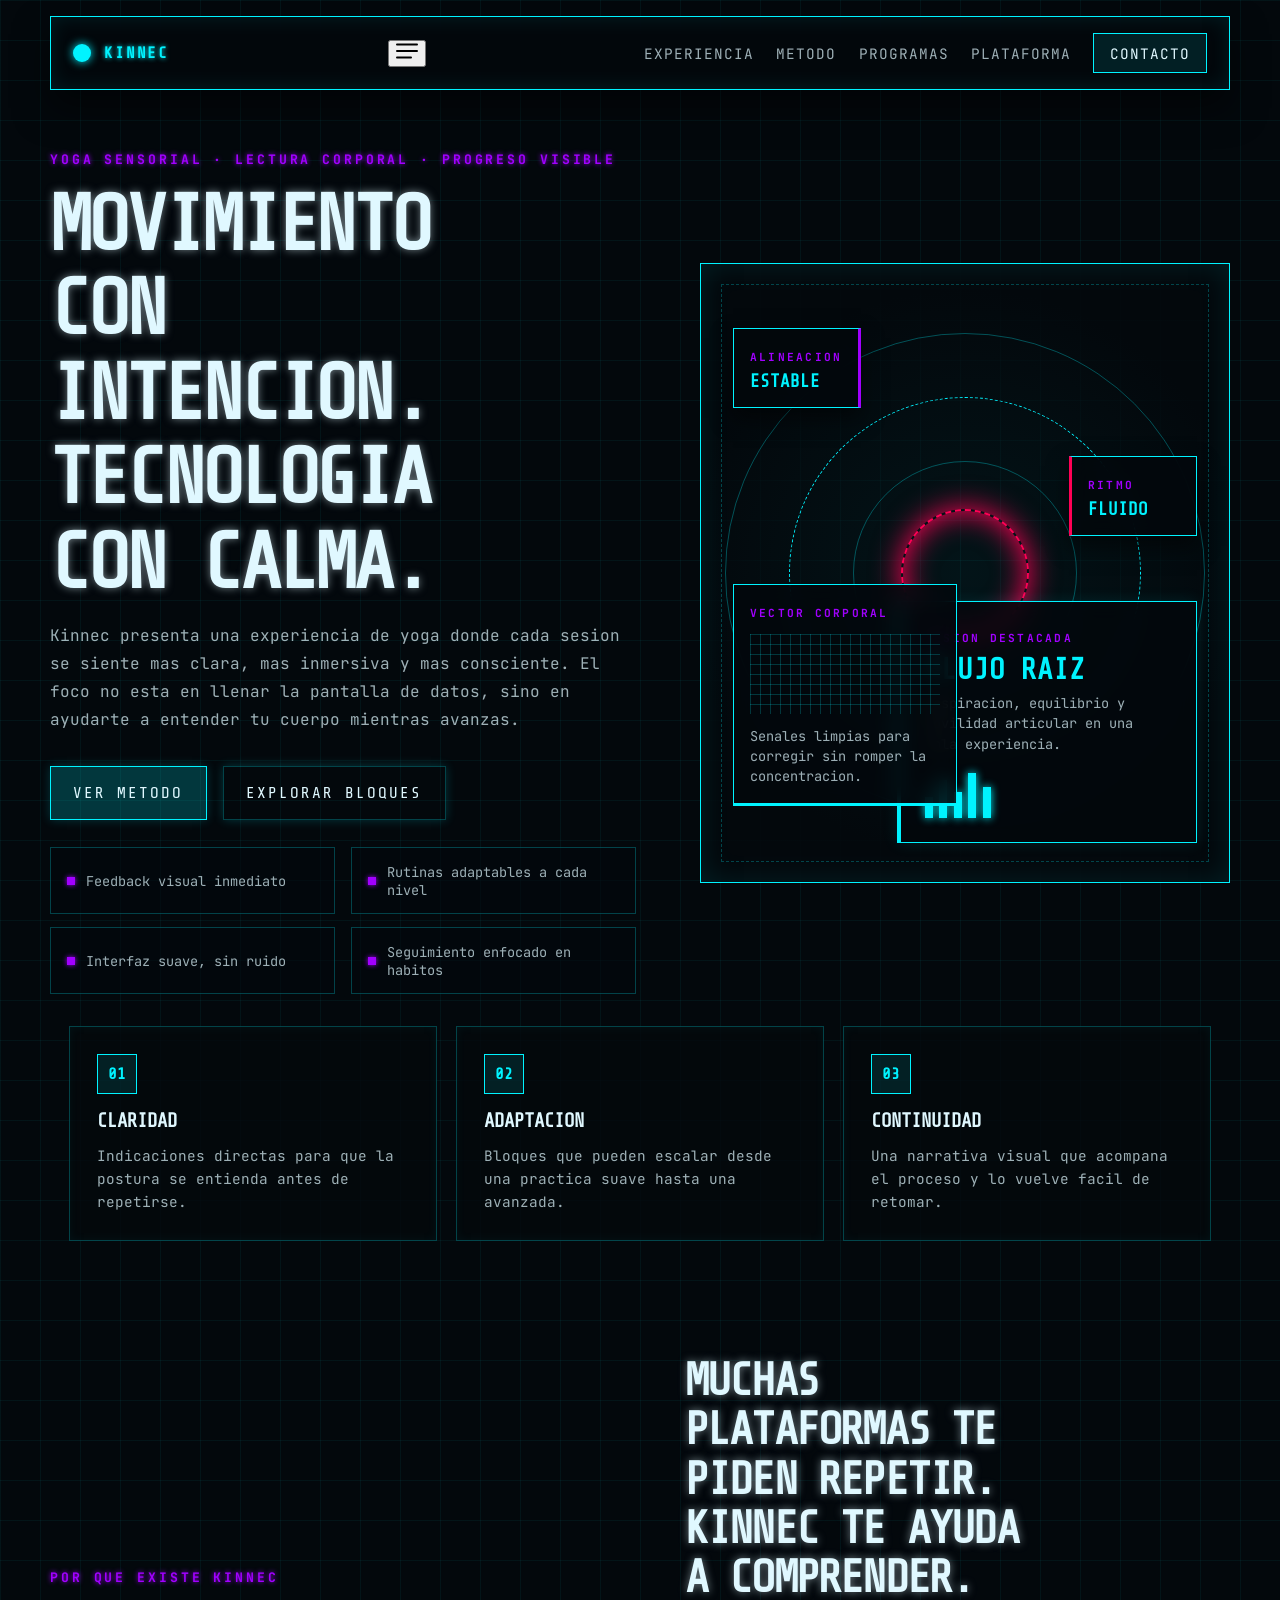
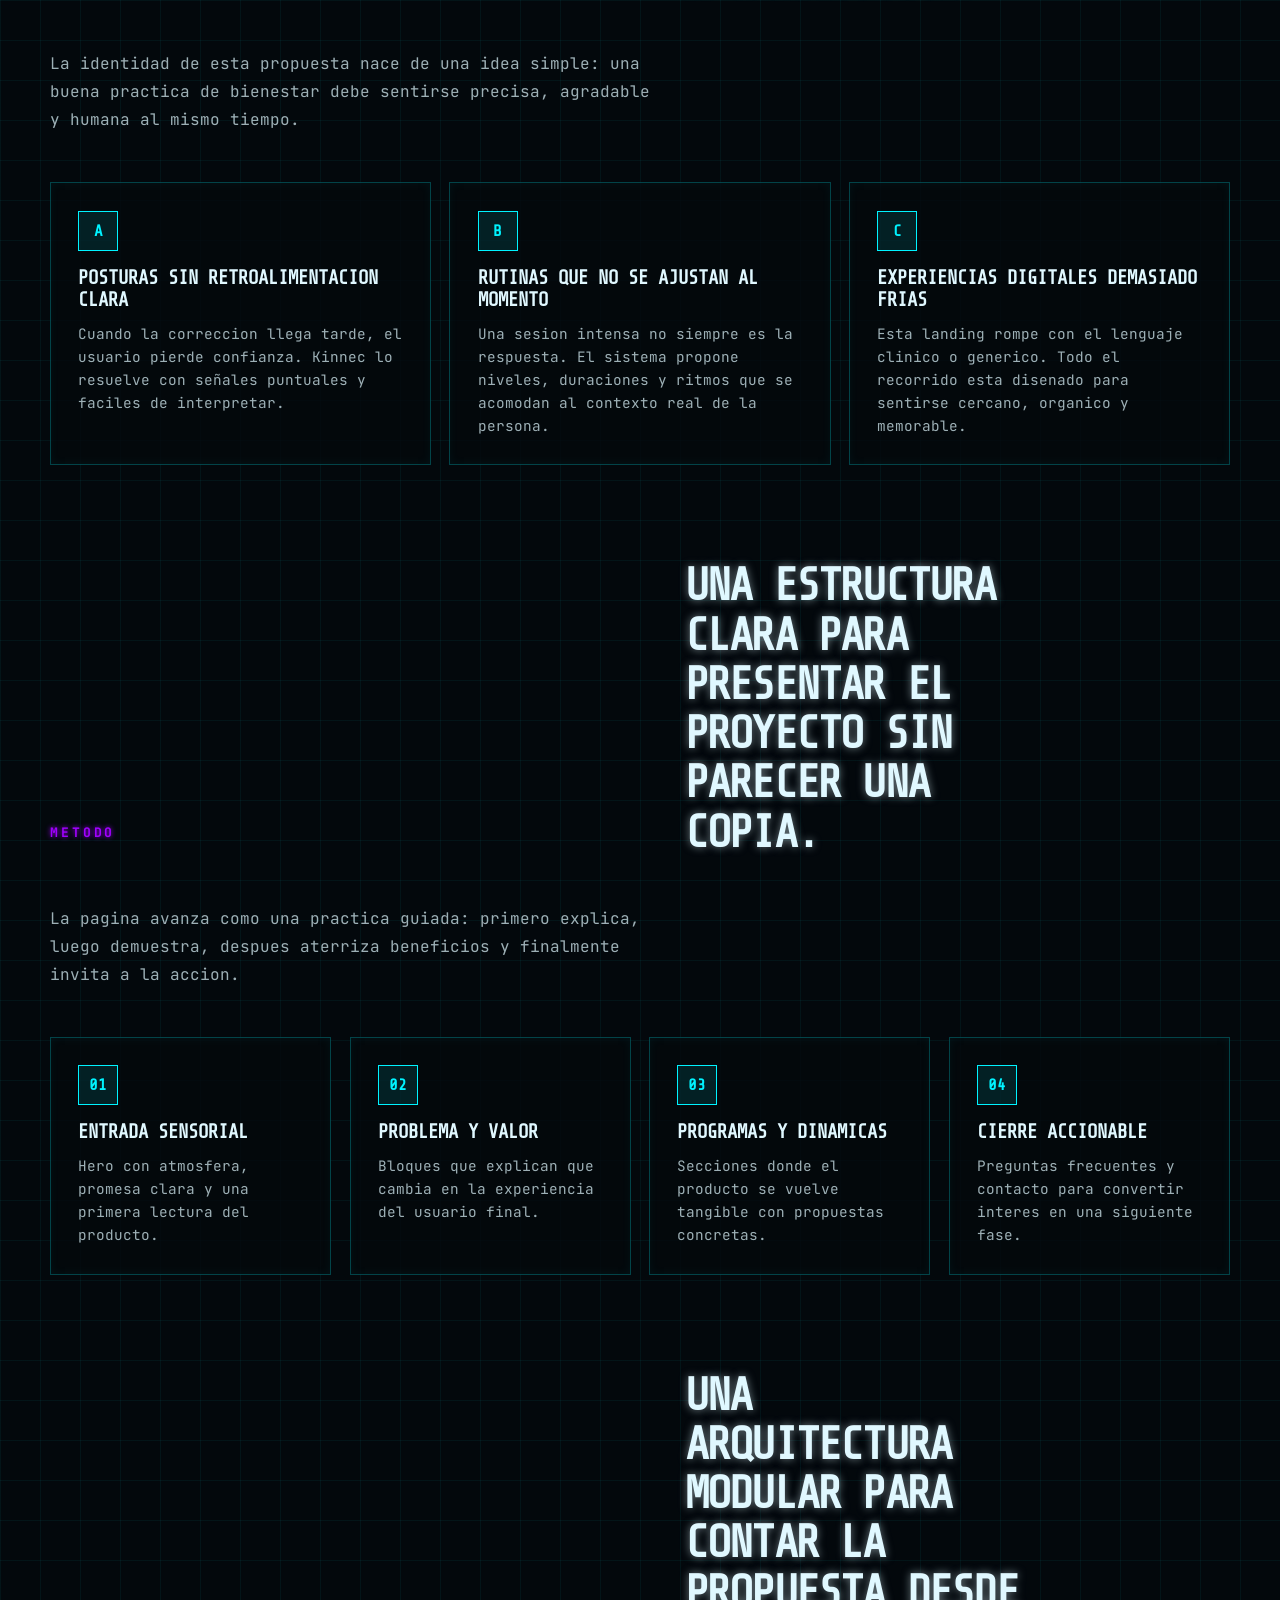
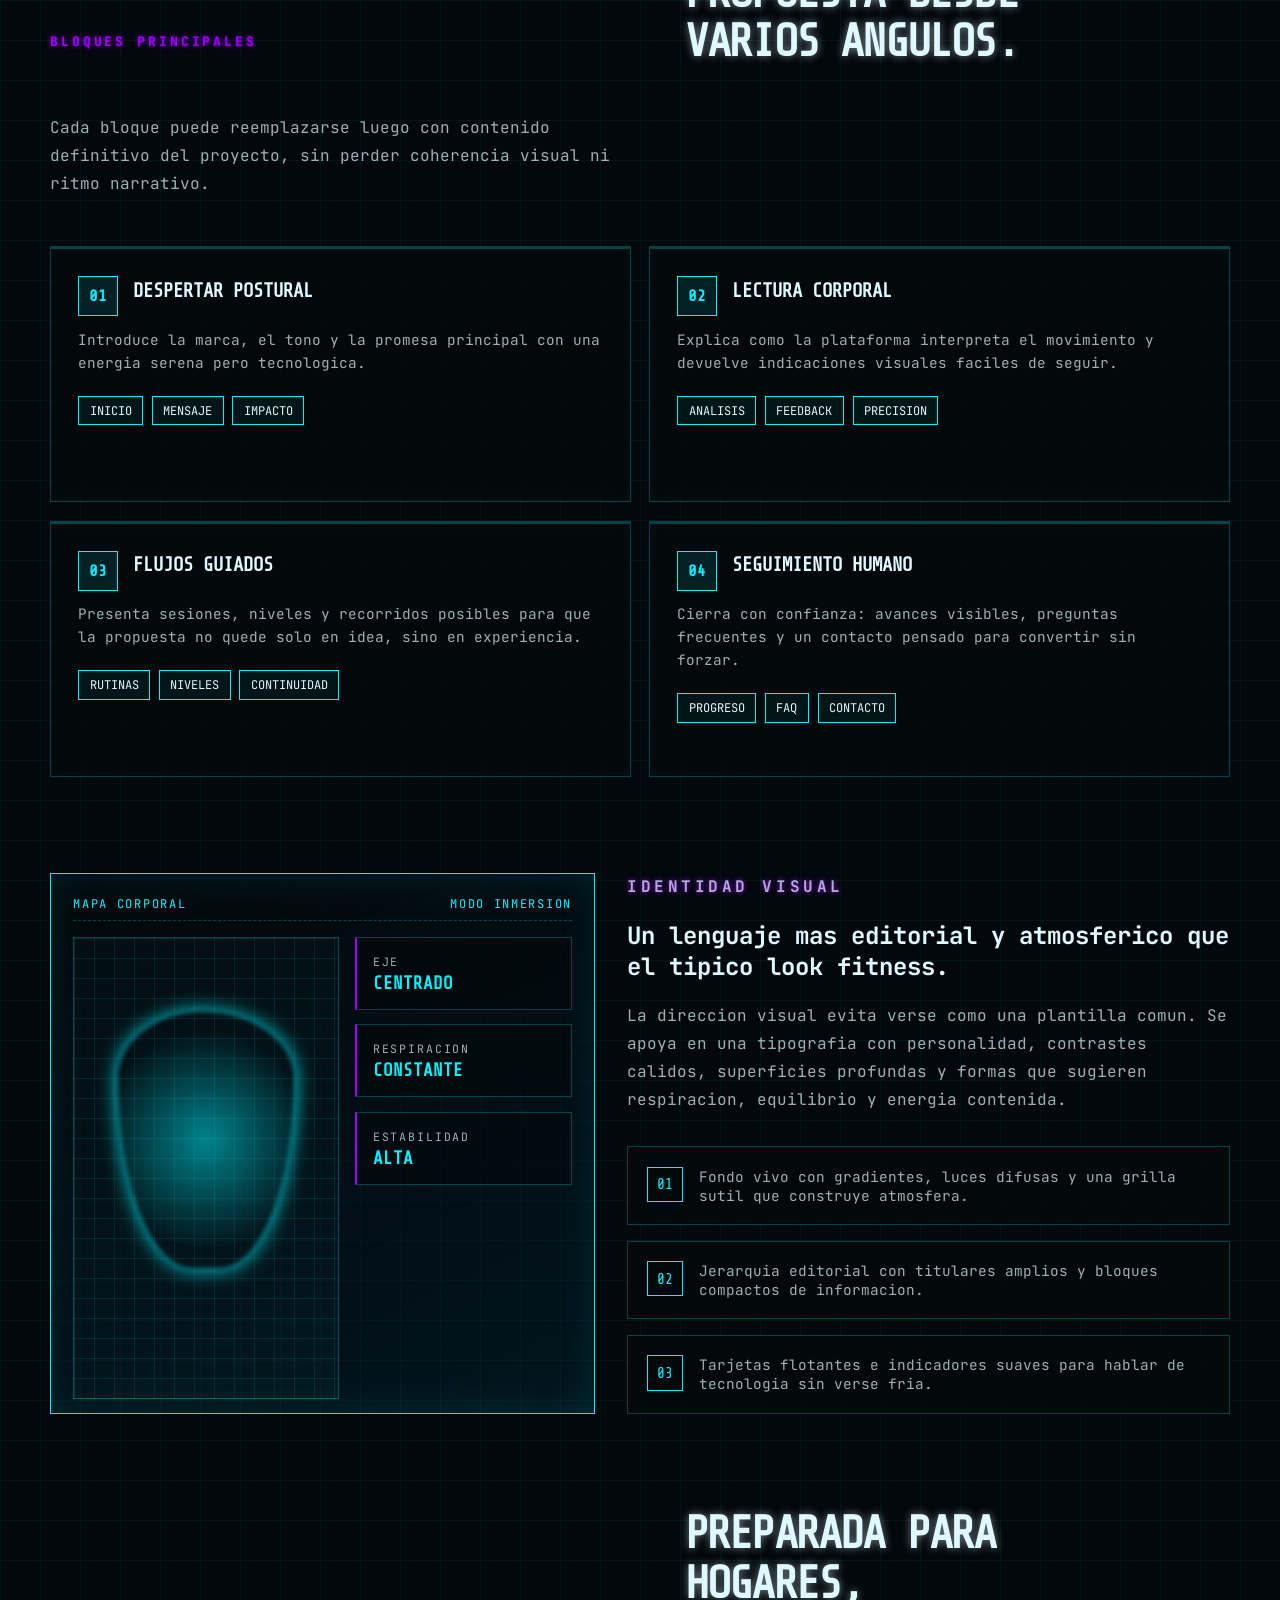
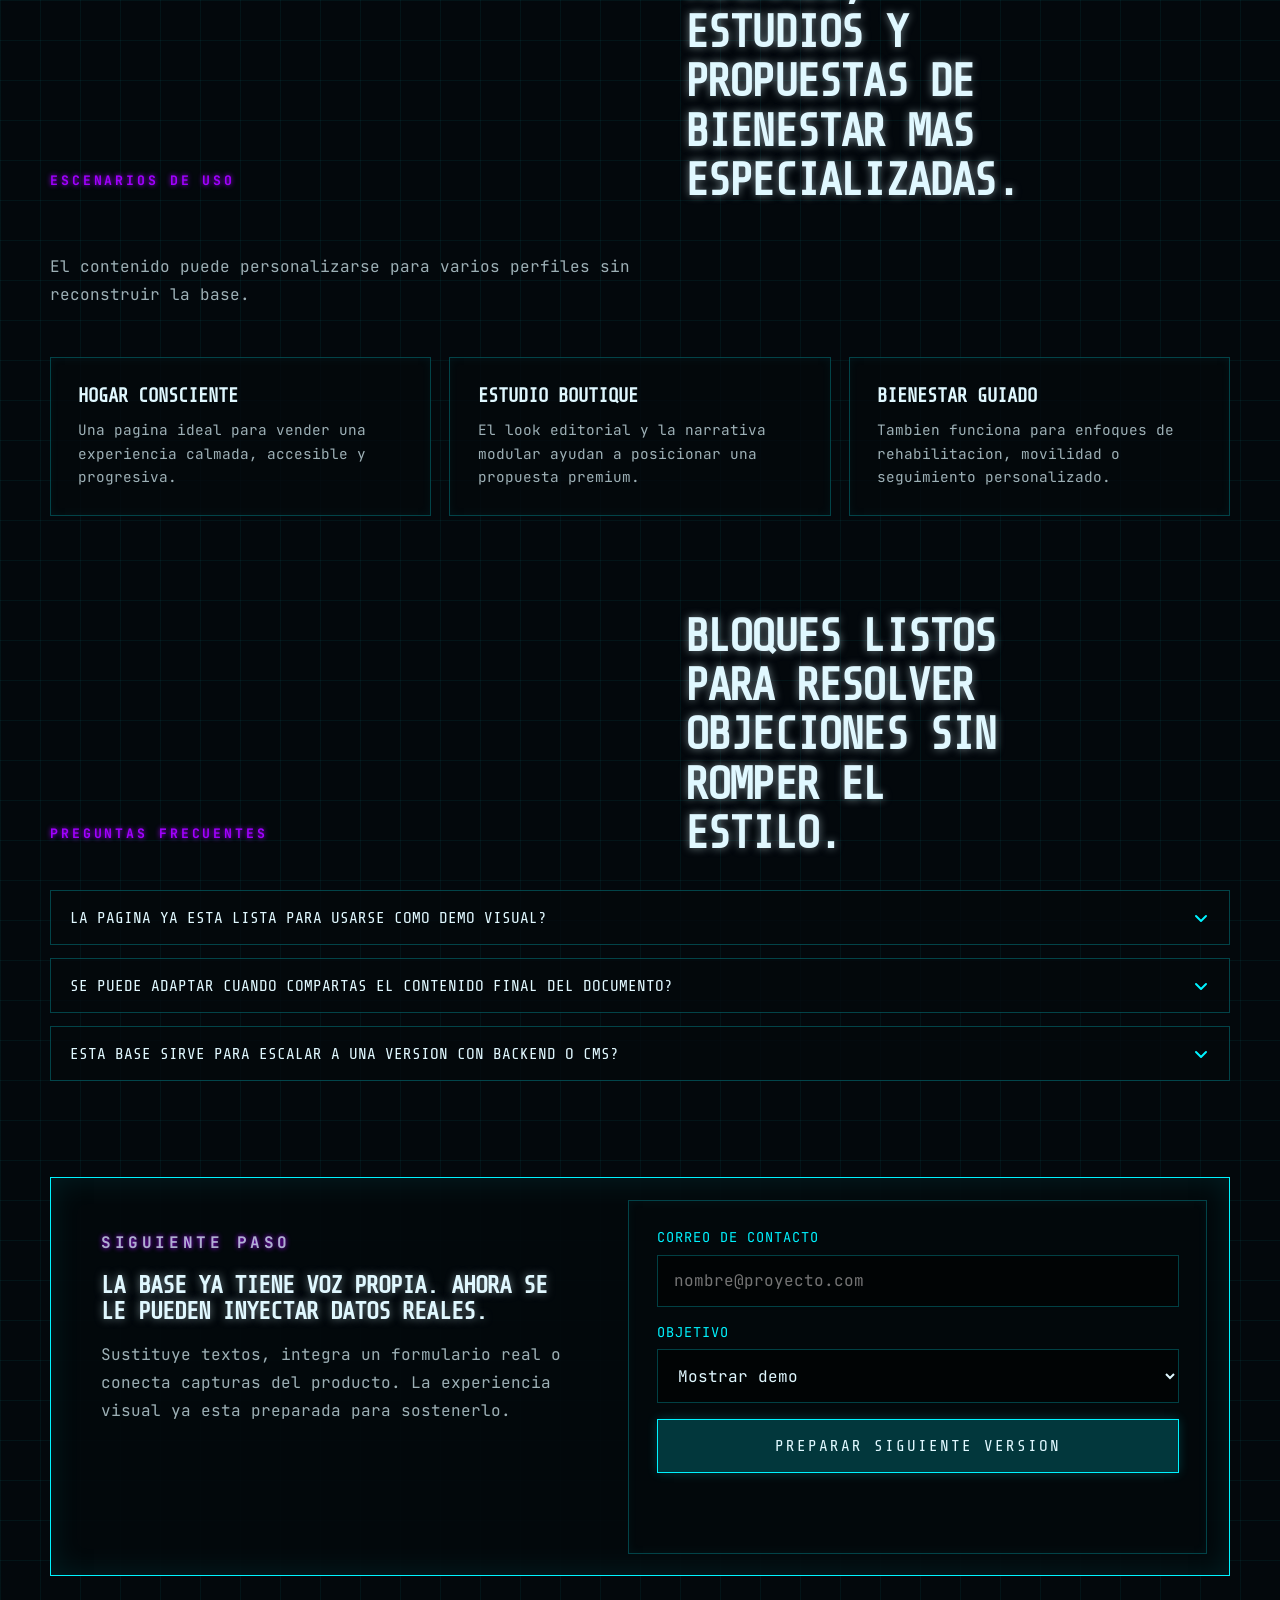
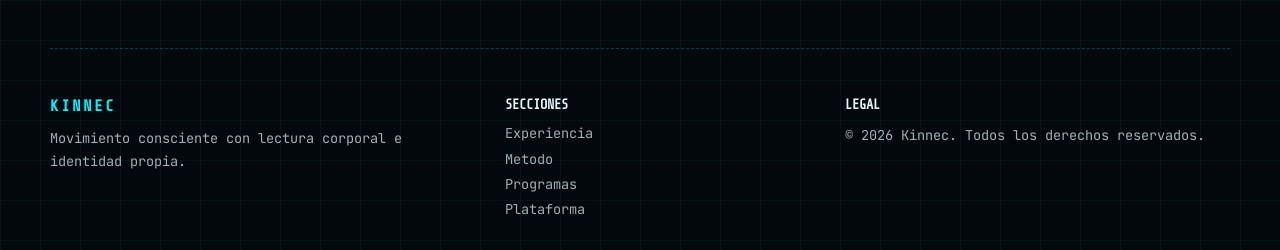
==== index.html @ 14fe2d82 "Add JavaScript functionality for mobile menu, scroll reveal, header auto-hide, and contact form; cre" ====
<!doctype html>
<html lang="es">
  <head>
    <meta charset="UTF-8" />
    <meta name="viewport" content="width=device-width, initial-scale=1.0" />
    <title>Kinnec | Yoga guiado por movimiento</title>
    <meta
      name="description"
      content="Kinnec combina yoga, lectura corporal y feedback visual para crear una experiencia de bienestar con identidad propia."
    />
    <meta name="theme-color" content="#18372f" />
    <meta property="og:title" content="Kinnec | Yoga guiado por movimiento" />
    <meta property="og:description" content="Experiencia de yoga con lectura corporal y feedback visual en tiempo real." />
    <meta property="og:type" content="website" />
    <link rel="icon" href="data:image/svg+xml,<svg xmlns='http://www.w3.org/2000/svg' viewBox='0 0 100 100'><circle cx='50' cy='50' r='45' fill='%23ef7d57'/><circle cx='50' cy='50' r='22' fill='%2318372f'/></svg>" />
    <link rel="preconnect" href="https://fonts.googleapis.com" />
    <link rel="preconnect" href="https://fonts.gstatic.com" crossorigin />
    <link
      href="https://fonts.googleapis.com/css2?family=JetBrains+Mono:ital,wght@0,400;0,700;1,400;1,700&family=Share+Tech+Mono&display=swap"
      rel="stylesheet"
    />
    <link rel="stylesheet" href="styles.css" />
  </head>
  <body>
    <div class="page-shell">
      <header class="site-header">
        <a class="brand" href="#inicio" aria-label="Ir al inicio de Kinnec">
          <span class="brand-mark" aria-hidden="true"></span>
          <span class="brand-word">KINNEC</span>
        </a>

        <button
          class="menu-toggle"
          type="button"
          aria-expanded="false"
          aria-controls="site-nav"
          aria-label="Abrir menu de navegacion"
        >
          <svg width="22" height="16" viewBox="0 0 22 16" fill="none" aria-hidden="true">
            <line class="bar bar-1" x1="1" y1="1.5" x2="21" y2="1.5" stroke="currentColor" stroke-width="2" stroke-linecap="round"/>
            <line class="bar bar-2" x1="1" y1="8" x2="21" y2="8" stroke="currentColor" stroke-width="2" stroke-linecap="round"/>
            <line class="bar bar-3" x1="1" y1="14.5" x2="15" y2="14.5" stroke="currentColor" stroke-width="2" stroke-linecap="round"/>
          </svg>
        </button>

        <nav class="site-nav" id="site-nav" aria-label="Navegacion principal">
          <a href="#experiencia">Experiencia</a>
          <a href="#metodo">Metodo</a>
          <a href="#programas">Programas</a>
          <a href="#plataforma">Plataforma</a>
          <a href="#contacto" class="nav-cta">Contacto</a>
        </nav>
      </header>

      <main>
        <section class="hero" id="inicio">
          <div class="hero-copy" data-reveal>
            <p class="eyebrow">yoga sensorial · lectura corporal · progreso visible</p>
            <h1>Movimiento con intencion. Tecnologia con calma.</h1>
            <p class="lead">
              Kinnec presenta una experiencia de yoga donde cada sesion se siente mas
              clara, mas inmersiva y mas consciente. El foco no esta en llenar la
              pantalla de datos, sino en ayudarte a entender tu cuerpo mientras avanzas.
            </p>

            <div class="hero-actions">
              <a class="button primary" href="#metodo">Ver metodo</a>
              <a class="button ghost" href="#programas">Explorar bloques</a>
            </div>

            <ul class="hero-points" aria-label="Puntos clave de la propuesta">
              <li>Feedback visual inmediato</li>
              <li>Rutinas adaptables a cada nivel</li>
              <li>Interfaz suave, sin ruido</li>
              <li>Seguimiento enfocado en habitos</li>
            </ul>
          </div>

          <div class="hero-stage" data-reveal>
            <div class="stage-frame">
              <div class="sun-disc" aria-hidden="true"></div>
              <div class="orbit orbit-one" aria-hidden="true"></div>
              <div class="orbit orbit-two" aria-hidden="true"></div>
              <div class="orbit orbit-three" aria-hidden="true"></div>

              <article class="pose-card main-card">
                <span class="card-label">sesion destacada</span>
                <h3>Flujo Raiz</h3>
                <p>Respiracion, equilibrio y movilidad articular en una sola experiencia.</p>
                <div class="pulse-bars" aria-hidden="true">
                  <span></span>
                  <span></span>
                  <span></span>
                  <span></span>
                  <span></span>
                </div>
              </article>

              <article class="float-card balance-card">
                <span class="mini-title">alineacion</span>
                <strong>Estable</strong>
              </article>

              <article class="float-card rhythm-card">
                <span class="mini-title">ritmo</span>
                <strong>Fluido</strong>
              </article>

              <article class="scan-card">
                <span class="mini-title">vector corporal</span>
                <div class="scan-grid" aria-hidden="true"></div>
                <p>Senales limpias para corregir sin romper la concentracion.</p>
              </article>
            </div>
          </div>
        </section>

        <section class="signal-strip" aria-label="Ventajas principales">
          <article class="signal-card" data-reveal>
            <span class="signal-kicker">01</span>
            <h3>Claridad</h3>
            <p>Indicaciones directas para que la postura se entienda antes de repetirse.</p>
          </article>
          <article class="signal-card" data-reveal>
            <span class="signal-kicker">02</span>
            <h3>Adaptacion</h3>
            <p>Bloques que pueden escalar desde una practica suave hasta una avanzada.</p>
          </article>
          <article class="signal-card" data-reveal>
            <span class="signal-kicker">03</span>
            <h3>Continuidad</h3>
            <p>Una narrativa visual que acompana el proceso y lo vuelve facil de retomar.</p>
          </article>
        </section>

        <section class="section problem" id="experiencia">
          <div class="section-intro" data-reveal>
            <p class="eyebrow">por que existe kinnec</p>
            <h2>Muchas plataformas te piden repetir. Kinnec te ayuda a comprender.</h2>
            <p>
              La identidad de esta propuesta nace de una idea simple: una buena practica
              de bienestar debe sentirse precisa, agradable y humana al mismo tiempo.
            </p>
          </div>

          <div class="problem-grid">
            <article class="panel" data-reveal>
              <span class="panel-index">A</span>
              <h3>Posturas sin retroalimentacion clara</h3>
              <p>
                Cuando la correccion llega tarde, el usuario pierde confianza. Kinnec lo
                resuelve con señales puntuales y faciles de interpretar.
              </p>
            </article>
            <article class="panel" data-reveal>
              <span class="panel-index">B</span>
              <h3>Rutinas que no se ajustan al momento</h3>
              <p>
                Una sesion intensa no siempre es la respuesta. El sistema propone niveles,
                duraciones y ritmos que se acomodan al contexto real de la persona.
              </p>
            </article>
            <article class="panel" data-reveal>
              <span class="panel-index">C</span>
              <h3>Experiencias digitales demasiado frias</h3>
              <p>
                Esta landing rompe con el lenguaje clinico o generico. Todo el recorrido
                esta disenado para sentirse cercano, organico y memorable.
              </p>
            </article>
          </div>
        </section>

        <section class="section method" id="metodo">
          <div class="section-intro" data-reveal>
            <p class="eyebrow">metodo</p>
            <h2>Una estructura clara para presentar el proyecto sin parecer una copia.</h2>
            <p>
              La pagina avanza como una practica guiada: primero explica, luego demuestra,
              despues aterriza beneficios y finalmente invita a la accion.
            </p>
          </div>

          <div class="timeline">
            <article class="step" data-reveal>
              <span class="step-number">01</span>
              <h3>Entrada sensorial</h3>
              <p>Hero con atmosfera, promesa clara y una primera lectura del producto.</p>
            </article>
            <article class="step" data-reveal>
              <span class="step-number">02</span>
              <h3>Problema y valor</h3>
              <p>Bloques que explican que cambia en la experiencia del usuario final.</p>
            </article>
            <article class="step" data-reveal>
              <span class="step-number">03</span>
              <h3>Programas y dinamicas</h3>
              <p>Secciones donde el producto se vuelve tangible con propuestas concretas.</p>
            </article>
            <article class="step" data-reveal>
              <span class="step-number">04</span>
              <h3>Cierre accionable</h3>
              <p>Preguntas frecuentes y contacto para convertir interes en una siguiente fase.</p>
            </article>
          </div>
        </section>

        <section class="section programs" id="programas">
          <div class="section-intro" data-reveal>
            <p class="eyebrow">bloques principales</p>
            <h2>Una arquitectura modular para contar la propuesta desde varios angulos.</h2>
            <p>
              Cada bloque puede reemplazarse luego con contenido definitivo del proyecto,
              sin perder coherencia visual ni ritmo narrativo.
            </p>
          </div>

          <div class="program-grid">
            <article class="program-card accent-sand" data-reveal>
              <div class="program-head">
                <span>01</span>
                <h3>Despertar Postural</h3>
              </div>
              <p>
                Introduce la marca, el tono y la promesa principal con una energia serena
                pero tecnologica.
              </p>
              <div class="chip-row">
                <span>inicio</span>
                <span>mensaje</span>
                <span>impacto</span>
              </div>
            </article>

            <article class="program-card accent-coral" data-reveal>
              <div class="program-head">
                <span>02</span>
                <h3>Lectura Corporal</h3>
              </div>
              <p>
                Explica como la plataforma interpreta el movimiento y devuelve indicaciones
                visuales faciles de seguir.
              </p>
              <div class="chip-row">
                <span>analisis</span>
                <span>feedback</span>
                <span>precision</span>
              </div>
            </article>

            <article class="program-card accent-mint" data-reveal>
              <div class="program-head">
                <span>03</span>
                <h3>Flujos Guiados</h3>
              </div>
              <p>
                Presenta sesiones, niveles y recorridos posibles para que la propuesta no
                quede solo en idea, sino en experiencia.
              </p>
              <div class="chip-row">
                <span>rutinas</span>
                <span>niveles</span>
                <span>continuidad</span>
              </div>
            </article>

            <article class="program-card accent-night" data-reveal>
              <div class="program-head">
                <span>04</span>
                <h3>Seguimiento Humano</h3>
              </div>
              <p>
                Cierra con confianza: avances visibles, preguntas frecuentes y un contacto
                pensado para convertir sin forzar.
              </p>
              <div class="chip-row">
                <span>progreso</span>
                <span>faq</span>
                <span>contacto</span>
              </div>
            </article>
          </div>
        </section>

        <section class="section platform" id="plataforma">
          <div class="platform-layout">
            <div class="platform-panel" data-reveal>
              <div class="dashboard-shell">
                <div class="dashboard-top">
                  <span>mapa corporal</span>
                  <span>modo inmersion</span>
                </div>
                <div class="dashboard-body">
                  <div class="silhouette" aria-hidden="true"></div>
                  <div class="status-stack">
                    <article>
                      <span>eje</span>
                      <strong>centrado</strong>
                    </article>
                    <article>
                      <span>respiracion</span>
                      <strong>constante</strong>
                    </article>
                    <article>
                      <span>estabilidad</span>
                      <strong>alta</strong>
                    </article>
                  </div>
                </div>
              </div>
            </div>

            <div class="platform-copy" data-reveal>
              <p class="eyebrow">identidad visual</p>
              <h2>Un lenguaje mas editorial y atmosferico que el tipico look fitness.</h2>
              <p>
                La direccion visual evita verse como una plantilla comun. Se apoya en una
                tipografia con personalidad, contrastes calidos, superficies profundas y
                formas que sugieren respiracion, equilibrio y energia contenida.
              </p>

              <ul class="feature-list">
                <li>
                  <span>01</span>
                  Fondo vivo con gradientes, luces difusas y una grilla sutil que construye atmosfera.
                </li>
                <li>
                  <span>02</span>
                  Jerarquia editorial con titulares amplios y bloques compactos de informacion.
                </li>
                <li>
                  <span>03</span>
                  Tarjetas flotantes e indicadores suaves para hablar de tecnologia sin verse fria.
                </li>
              </ul>
            </div>
          </div>
        </section>

        <section class="section audience" id="resultados">
          <div class="section-intro" data-reveal>
            <p class="eyebrow">escenarios de uso</p>
            <h2>Preparada para hogares, estudios y propuestas de bienestar mas especializadas.</h2>
            <p>
              El contenido puede personalizarse para varios perfiles sin reconstruir la base.
            </p>
          </div>

          <div class="audience-grid">
            <article class="audience-card" data-reveal>
              <h3>Hogar consciente</h3>
              <p>Una pagina ideal para vender una experiencia calmada, accesible y progresiva.</p>
            </article>
            <article class="audience-card" data-reveal>
              <h3>Estudio boutique</h3>
              <p>El look editorial y la narrativa modular ayudan a posicionar una propuesta premium.</p>
            </article>
            <article class="audience-card" data-reveal>
              <h3>Bienestar guiado</h3>
              <p>Tambien funciona para enfoques de rehabilitacion, movilidad o seguimiento personalizado.</p>
            </article>
          </div>
        </section>

        <section class="section faq" id="faq">
          <div class="section-intro" data-reveal>
            <p class="eyebrow">preguntas frecuentes</p>
            <h2>Bloques listos para resolver objeciones sin romper el estilo.</h2>
          </div>

          <div class="faq-list" data-reveal>
            <details>
              <summary>
                <span>La pagina ya esta lista para usarse como demo visual?</span>
                <svg class="faq-chevron" width="18" height="18" viewBox="0 0 18 18" aria-hidden="true"><polyline points="4 7 9 12 14 7" fill="none" stroke="currentColor" stroke-width="2" stroke-linecap="round" stroke-linejoin="round"/></svg>
              </summary>
              <p>
                Si. La estructura, el estilo y las interacciones ya permiten mostrar el
                concepto completo en navegador sin depender de un framework.
              </p>
            </details>
            <details>
              <summary>
                <span>Se puede adaptar cuando compartas el contenido final del documento?</span>
                <svg class="faq-chevron" width="18" height="18" viewBox="0 0 18 18" aria-hidden="true"><polyline points="4 7 9 12 14 7" fill="none" stroke="currentColor" stroke-width="2" stroke-linecap="round" stroke-linejoin="round"/></svg>
              </summary>
              <p>
                Si. Los bloques fueron pensados para reemplazar titulares, beneficios,
                programas y datos reales sin rehacer el diseño.
              </p>
            </details>
            <details>
              <summary>
                <span>Esta base sirve para escalar a una version con backend o CMS?</span>
                <svg class="faq-chevron" width="18" height="18" viewBox="0 0 18 18" aria-hidden="true"><polyline points="4 7 9 12 14 7" fill="none" stroke="currentColor" stroke-width="2" stroke-linecap="round" stroke-linejoin="round"/></svg>
              </summary>
              <p>
                Si. El markup es limpio y la separacion entre contenido, estilo e
                interaccion facilita migrarlo a otro stack mas adelante.
              </p>
            </details>
          </div>
        </section>

        <section class="section cta" id="contacto">
          <div class="cta-shell">
            <div class="cta-copy" data-reveal>
              <p class="eyebrow">siguiente paso</p>
              <h2>La base ya tiene voz propia. Ahora se le pueden inyectar datos reales.</h2>
              <p>
                Sustituye textos, integra un formulario real o conecta capturas del producto.
                La experiencia visual ya esta preparada para sostenerlo.
              </p>
            </div>

            <form class="contact-card" id="contact-form" data-reveal>
              <label>
                <span>Correo de contacto</span>
                <input type="email" name="email" placeholder="nombre@proyecto.com" required />
              </label>

              <label>
                <span>Objetivo</span>
                <select name="goal">
                  <option>Mostrar demo</option>
                  <option>Captar clientes</option>
                  <option>Presentar marca</option>
                </select>
              </label>

              <button class="button primary wide" type="submit">Preparar siguiente version</button>
              <p class="form-response" id="form-response" aria-live="polite"></p>
            </form>
          </div>
        </section>
      </main>

      <button class="back-to-top" id="back-to-top" type="button" aria-label="Volver arriba">
        <svg width="18" height="18" viewBox="0 0 18 18" aria-hidden="true"><polyline points="4 12 9 6 14 12" fill="none" stroke="currentColor" stroke-width="2" stroke-linecap="round" stroke-linejoin="round"/></svg>
      </button>

      <footer class="site-footer">
        <div class="footer-col">
          <span class="brand-word">KINNEC</span>
          <p>Movimiento consciente con lectura corporal e identidad propia.</p>
        </div>
        <div class="footer-col">
          <strong>Secciones</strong>
          <nav class="footer-nav" aria-label="Navegacion del pie">
            <a href="#experiencia">Experiencia</a>
            <a href="#metodo">Metodo</a>
            <a href="#programas">Programas</a>
            <a href="#plataforma">Plataforma</a>
          </nav>
        </div>
        <div class="footer-col">
          <strong>Legal</strong>
          <p>&copy; <span id="year"></span> Kinnec. Todos los derechos reservados.</p>
        </div>
      </footer>
    </div>

    <script src="script.js"></script>
  </body>
</html>
---- styles.css ----
:root {
  --paper: #03080c;
  --paper-soft: rgba(3, 8, 12, 0.85);
  --ink: #e0f8ff;
  --ink-soft: rgba(224, 248, 255, 0.7);
  --forest: #00f3ff;
  --forest-deep: #008fcc;
  --coral: #ff0055;
  --sand: #00f3ff;
  --mint: #a100ff;
  --line: rgba(0, 243, 255, 0.25);
  --shadow: 0 0 15px rgba(0, 243, 255, 0.15);
  --radius-xl: 0px;
  --radius-lg: 2px;
  --radius-md: 2px;
  --radius-sm: 0px;
  --container: 1180px;
}

* { box-sizing: border-box; }
html { scroll-behavior: smooth; scroll-padding-top: 5.5rem; }
body {
  margin: 0; color: var(--ink); font-family: "JetBrains Mono", sans-serif;
  -webkit-font-smoothing: antialiased; -moz-osx-font-smoothing: grayscale;
  background: #03080c;
  background-image: 
    linear-gradient(rgba(0, 243, 255, 0.05) 1px, transparent 1px), 
    linear-gradient(90deg, rgba(0, 243, 255, 0.05) 1px, transparent 1px);
  background-size: 40px 40px;
}
::selection { background: rgba(0, 243, 255, 0.3); color: #fff; }
a { color: inherit; text-decoration: none; }
button, input, select { font: inherit; }
main, .site-header, .site-footer, .signal-strip { width: min(calc(100% - 2.4rem), var(--container)); margin: 0 auto; }

.page-shell { position: relative; overflow: hidden; }

/* HEADER */
.site-header {
  position: sticky; top: 0; display: flex; align-items: center; justify-content: space-between; gap: 1rem;
  padding: 1rem 1.35rem; margin-top: 1rem; z-index: 40;
  border: 1px solid var(--forest);
  background: rgba(3, 8, 12, 0.85); backdrop-filter: blur(16px);
  box-shadow: 0 0 20px rgba(0, 243, 255, 0.1) inset, 0 18px 35px rgba(0, 0, 0, 0.5);
  transition: transform 350ms ease;
}
.site-header.header-hidden { transform: translateY(calc(-100% - 1.5rem)); }
.brand { display: inline-flex; align-items: center; gap: 0.8rem; font-weight: 700; letter-spacing: 0.12em; color: var(--forest); text-shadow: 0 0 5px var(--forest); }
.brand-mark { width: 1.15rem; height: 1.15rem; border-radius: 50%; background: var(--forest); box-shadow: 0 0 10px var(--forest); }
.brand-word { font-size: 1rem; font-family: "Share Tech Mono", monospace; text-transform: uppercase; }

.site-nav { display: flex; align-items: center; gap: 1.4rem; color: var(--ink-soft); font-size: 0.9rem; text-transform: uppercase; letter-spacing: 1px; }
.site-nav a:hover, .site-nav a:focus-visible { color: var(--forest); text-shadow: 0 0 5px var(--forest); }

.nav-cta { padding: 0.6rem 1rem; border: 1px solid var(--forest); color: var(--ink); background: rgba(0, 243, 255, 0.1); }
.nav-cta:hover { background: var(--forest); color: #000; box-shadow: 0 0 15px var(--forest); }

/* CONTROLS */
.button {
  display: inline-flex; align-items: center; justify-content: center; min-height: 3.35rem; padding: 0.92rem 1.4rem;
  border: 1px solid var(--forest); background: rgba(0, 243, 255, 0.1); color: var(--ink);
  font-family: "Share Tech Mono", monospace; text-transform: uppercase; letter-spacing: 2px;
  cursor: pointer; transition: all 180ms ease; box-shadow: 0 0 10px rgba(0, 243, 255, 0.2);
}
.button:hover { background: var(--forest); color: #000; box-shadow: 0 0 20px var(--forest); transform: translateY(-2px); }
.button.primary { background: rgba(0, 243, 255, 0.2); border-color: var(--forest); }
.button.ghost { border-color: var(--line); background: transparent; }
.button.wide { width: 100%; }

/* HERO */
.hero { display: grid; grid-template-columns: minmax(0, 1.05fr) minmax(340px, 0.95fr); align-items: center; gap: 4rem; min-height: calc(100svh - 6rem); padding: 3.8rem 0 3rem; }
.eyebrow { margin: 0 0 1rem; color: var(--mint); font-size: 0.82rem; font-weight: 700; letter-spacing: 0.22em; text-transform: uppercase; text-shadow: 0 0 5px var(--mint); }
.hero h1, .section-intro h2, .cta-copy h2 { margin: 0; font-family: "Share Tech Mono", monospace; font-weight: 700; line-height: 1.1; letter-spacing: -0.04em; text-transform: uppercase; color: var(--ink); text-shadow: 0 0 8px rgba(224, 248, 255, 0.5); }
.hero h1 { font-size: clamp(3rem, 6vw, 5.5rem); max-width: 12ch; }
.lead, .section-intro p:last-child, .platform-copy p, .cta-copy p { max-width: 62ch; color: var(--ink-soft); font-size: 1rem; line-height: 1.75; }

.hero-actions { display: flex; flex-wrap: wrap; gap: 1rem; margin: 2rem 0 1.7rem; }
.hero-points { display: grid; grid-template-columns: repeat(2, minmax(0, 1fr)); gap: 0.85rem 1rem; padding: 0; margin: 0; list-style: none; }
.hero-points li {
  display: flex; align-items: center; gap: 0.7rem; min-height: 3.25rem; padding: 0.9rem 1rem;
  border: 1px solid var(--line); background: rgba(3, 8, 12, 0.6); color: var(--ink-soft); font-size: 0.85rem;
}
.hero-points li::before { content: ""; flex: 0 0 0.5rem; width: 0.5rem; height: 0.5rem; background: var(--mint); box-shadow: 0 0 5px var(--mint); }

/* STAGE / HUD GRAPHICS */
.stage-frame {
  position: relative; min-height: 620px; border: 1px solid var(--forest);
  background: radial-gradient(circle at center, rgba(0, 243, 255, 0.05), rgba(3, 8, 12, 0.9) 70%);
  box-shadow: 0 0 30px rgba(0, 243, 255, 0.1) inset; overflow: hidden;
}
.stage-frame::before { content: ""; position: absolute; inset: 1.25rem; border: 1px dashed var(--line); pointer-events: none; }

.sun-disc { position: absolute; top: 50%; left: 50%; transform: translate(-50%, -50%); width: 8rem; height: 8rem; border-radius: 50%; border: 2px dashed var(--coral); box-shadow: 0 0 30px var(--coral), inset 0 0 30px var(--coral); animation: spin 10s linear infinite; }
.orbit { position: absolute; top: 50%; left: 50%; transform: translate(-50%, -50%); border: 1px solid rgba(0, 243, 255, 0.3); border-radius: 50%; animation: pulse-ring 4s cubic-bezier(0.215, 0.61, 0.355, 1) infinite; }
.orbit-one { width: 14rem; height: 14rem; animation-delay: 0s; }
.orbit-two { width: 22rem; height: 22rem; animation-delay: 1.2s; border: 1px dashed var(--forest); }
.orbit-three { width: 30rem; height: 30rem; animation-delay: 2.4s; }

.pose-card, .float-card, .scan-card { position: absolute; border: 1px solid var(--forest); background: rgba(3, 8, 12, 0.85); backdrop-filter: blur(10px); }
.main-card { right: 2rem; bottom: 2.4rem; padding: 1.5rem; color: var(--ink); box-shadow: 0 0 15px rgba(0, 243, 255, 0.1); max-width: 300px; border-left: 4px solid var(--forest); }
.main-card h3 { margin: 0.55rem 0 0.5rem; font-family: "Share Tech Mono", monospace; font-size: 1.8rem; font-weight: 700; line-height: 1; text-transform: uppercase; color: var(--forest); }
.main-card p, .scan-card p { margin: 0; color: var(--ink-soft); line-height: 1.5; font-size: 0.85rem; }

.card-label, .mini-title { display: inline-block; font-size: 0.7rem; font-weight: 700; letter-spacing: 0.2em; text-transform: uppercase; color: var(--mint); }
.pulse-bars { display: flex; align-items: flex-end; gap: 0.4rem; height: 3rem; margin-top: 1rem; }
.pulse-bars span { width: 0.5rem; background: var(--forest); box-shadow: 0 0 8px var(--forest); animation: pulse 1.65s ease-in-out infinite; }
.pulse-bars span:nth-child(1) { height: 45%; } .pulse-bars span:nth-child(2) { height: 80%; animation-delay: 120ms; } .pulse-bars span:nth-child(3) { height: 55%; animation-delay: 220ms; } .pulse-bars span:nth-child(4) { height: 95%; animation-delay: 320ms; } .pulse-bars span:nth-child(5) { height: 65%; animation-delay: 420ms; }

.float-card { min-width: 8rem; padding: 1rem; color: var(--ink); box-shadow: 0 10px 20px rgba(0, 0, 0, 0.5); }
.float-card strong { display: block; margin-top: 0.35rem; font-size: 1.1rem; color: var(--forest); text-transform: uppercase; font-family: "Share Tech Mono", monospace; }
.balance-card { top: 4rem; left: 2rem; animation: floatY 6s ease-in-out infinite; border-right: 3px solid var(--mint); }
.rhythm-card { top: 12rem; right: 2rem; animation: floatY 7.3s ease-in-out infinite reverse; border-left: 3px solid var(--coral); }
.scan-card { top: 20rem; left: 2rem; max-width: 14rem; padding: 1rem; border-bottom: 3px solid var(--forest); }
.scan-grid { width: 100%; height: 5rem; margin: 0.75rem 0; background: linear-gradient(rgba(0, 243, 255, 0.2) 1px, transparent 1px), linear-gradient(90deg, rgba(0, 243, 255, 0.2) 1px, transparent 1px); background-size: 10px 10px; animation: slideBg 10s linear infinite; }

/* SECTIONS */
.section { padding: 4.2rem 0 1.8rem; }
.section-intro { display: grid; grid-template-columns: minmax(0, 1.05fr) minmax(0, 0.95fr); gap: 2rem; align-items: end; margin-bottom: 2rem; }
.section-intro h2 { font-size: clamp(2rem, 3.5vw, 3.5rem); max-width: 14ch; }

/* PANELS & GRIDS */
.problem-grid, .timeline, .program-grid, .audience-grid { display: grid; gap: 1.15rem; }
.problem-grid { grid-template-columns: repeat(3, minmax(0, 1fr)); }
.timeline { grid-template-columns: repeat(4, minmax(0, 1fr)); }
.program-grid { grid-template-columns: repeat(2, minmax(0, 1fr)); }
.audience-grid { grid-template-columns: repeat(3, minmax(0, 1fr)); }

.signal-strip { display: grid; grid-template-columns: repeat(3, minmax(0, 1fr)); gap: 1.15rem; margin-top: -1rem; padding-bottom: 3rem; }

.signal-card, .panel, .step, .program-card, .audience-card, .contact-card {
  padding: 1.7rem; border: 1px solid var(--line); background: rgba(3, 8, 12, 0.8);
  box-shadow: inset 0 0 10px rgba(0, 243, 255, 0.05); transition: transform 280ms ease, box-shadow 280ms ease, border-color 280ms ease;
}
.signal-card:hover, .panel:hover, .program-card:hover, .audience-card:hover {
  transform: translateY(-4px); border-color: var(--forest); box-shadow: 0 10px 30px rgba(0, 243, 255, 0.1), inset 0 0 15px rgba(0, 243, 255, 0.1);
}

.panel-index, .step-number, .signal-kicker, .program-head span {
  display: inline-flex; align-items: center; justify-content: center; width: 2.5rem; height: 2.5rem; margin-bottom: 1rem;
  font-family: "Share Tech Mono", monospace; font-size: 1rem; font-weight: 700;
  background: rgba(0, 243, 255, 0.1); color: var(--forest); border: 1px solid var(--forest);
}

.signal-card h3, .panel h3, .step h3, .program-card h3, .audience-card h3 {
  margin: 0 0 0.7rem; font-size: 1.2rem; font-family: "Share Tech Mono", monospace; text-transform: uppercase; color: var(--ink);
}
.signal-card p, .panel p, .step p, .program-card p, .audience-card p {
  margin: 0; color: var(--ink-soft); line-height: 1.6; font-size: 0.9rem;
}

.program-card { min-height: 16rem; border-top: 3px solid var(--line); }
.program-card:hover { border-top-color: var(--forest); }
.program-head { display: flex; align-items: center; gap: 0.9rem; margin-bottom: 0.7rem; }
.program-head span { margin-bottom: 0; }
.chip-row { display: flex; flex-wrap: wrap; gap: 0.55rem; margin-top: 1.4rem; }
.chip-row span { padding: 0.35rem 0.65rem; border: 1px solid var(--forest); font-size: 0.75rem; text-transform: uppercase; color: var(--ink); background: rgba(0, 243, 255, 0.05); }

/* PLATFORM / DASHBOARD */
.platform-layout, .cta-shell { display: grid; grid-template-columns: minmax(0, 0.95fr) minmax(0, 1.05fr); gap: 2rem; align-items: stretch; }
.dashboard-shell {
  height: 100%; min-height: 29rem; padding: 1.4rem; border: 1px solid var(--forest);
  background: linear-gradient(155deg, rgba(3, 8, 12, 0.9), rgba(0, 50, 70, 0.3));
  box-shadow: inset 0 0 40px rgba(0, 243, 255, 0.1);
}
.dashboard-top { display: flex; justify-content: space-between; gap: 1rem; color: var(--forest); text-transform: uppercase; letter-spacing: 0.14em; font-size: 0.75rem; border-bottom: 1px dashed var(--line); padding-bottom: 0.5rem; }
.dashboard-body { display: grid; grid-template-columns: minmax(0, 1.1fr) minmax(180px, 0.9fr); gap: 1rem; height: calc(100% - 2rem); margin-top: 1rem; }

.silhouette {
  position: relative; border: 1px solid var(--line); background: rgba(0, 243, 255, 0.02);
  background-image: linear-gradient(rgba(0, 243, 255, 0.1) 1px, transparent 1px), linear-gradient(90deg, rgba(0, 243, 255, 0.1) 1px, transparent 1px);
  background-size: 20px 20px; overflow: hidden;
}
.silhouette::before {
  content: ""; position: absolute; left: 50%; top: 16%; width: 11rem; height: 16rem; transform: translateX(-50%);
  border-radius: 48% 52% 42% 42% / 26% 26% 74% 74%;
  background: radial-gradient(circle, rgba(0, 243, 255, 0.5), transparent 70%); mix-blend-mode: screen; filter: blur(2px);
  box-shadow: 0 0 20px var(--forest);
}
.status-stack { display: flex; flex-direction: column; gap: 0.9rem; }
.status-stack article { padding: 1rem; border: 1px solid var(--line); border-left: 2px solid var(--mint); background: rgba(0, 0, 0, 0.3); }
.status-stack span { display: block; color: var(--ink-soft); font-size: 0.72rem; letter-spacing: 0.16em; text-transform: uppercase; }
.status-stack strong { display: block; margin-top: 0.25rem; color: var(--forest); font-size: 1.1rem; font-family: "Share Tech Mono", monospace; text-transform: uppercase; }

/* FEATURE LIST */
.feature-list { display: grid; gap: 1rem; padding: 0; margin: 2rem 0 0; list-style: none; }
.feature-list li { display: grid; grid-template-columns: auto 1fr; gap: 1rem; align-items: start; padding: 1.2rem; border: 1px solid var(--line); background: rgba(3, 8, 12, 0.8); color: var(--ink-soft); font-size: 0.9rem; }
.feature-list span { display: inline-flex; align-items: center; justify-content: center; width: 2.2rem; height: 2.2rem; border: 1px solid var(--forest); color: var(--forest); font-family: "Share Tech Mono", monospace; }

/* FAQ */
.faq-list { display: grid; gap: 0.8rem; }
.faq-list details { padding: 1.1rem 1.2rem; border: 1px solid var(--line); background: rgba(3, 8, 12, 0.8); }
.faq-list summary { display: flex; align-items: center; justify-content: space-between; gap: 1rem; cursor: pointer; color: var(--ink); font-family: "Share Tech Mono", monospace; text-transform: uppercase; list-style: none; outline: none; }
.faq-list summary::-webkit-details-marker { display: none; }
.faq-chevron { flex-shrink: 0; transition: transform 300ms ease; color: var(--forest); }
details[open] .faq-chevron { transform: rotate(180deg); }
.faq-list p { margin-top: 0.9rem; color: var(--ink-soft); font-size: 0.9rem; line-height: 1.6; }

/* CTA */
.cta { padding-bottom: 4.5rem; }
.cta-shell { padding: 1.35rem; border: 1px solid var(--forest); background: rgba(3, 8, 12, 0.9); box-shadow: inset 0 0 30px rgba(0, 243, 255, 0.1); }
.cta-copy { padding: 1.8rem; }
.contact-card label { display: grid; gap: 0.55rem; margin-bottom: 1rem; }
.contact-card span { font-size: 0.85rem; text-transform: uppercase; color: var(--forest); letter-spacing: 1px; }
.contact-card input, .contact-card select { width: 100%; min-height: 3.2rem; padding: 0.9rem 1rem; border: 1px solid var(--line); background: rgba(0, 0, 0, 0.5); color: var(--ink); font-family: "JetBrains Mono", monospace; }
.contact-card input:focus, .contact-card select:focus { outline: none; border-color: var(--forest); box-shadow: 0 0 10px rgba(0, 243, 255, 0.2); }
.form-response { min-height: 1.6rem; margin-top: 0.85rem; color: var(--mint); font-size: 0.85rem; }

/* FOOTER */
.site-footer { display: grid; grid-template-columns: 1.1fr 0.8fr 1fr; gap: 2rem; padding: 3rem 0 2rem; border-top: 1px dashed var(--line); color: var(--ink-soft); font-size: 0.85rem; }
.footer-col .brand-word { font-size: 1rem; letter-spacing: 0.12em; font-weight: 700; color: var(--forest); }
.footer-col p { margin: 0.7rem 0 0; line-height: 1.7; }
.footer-col strong { display: block; margin-bottom: 0.75rem; color: var(--ink); font-family: "Share Tech Mono", monospace; text-transform: uppercase; }
.footer-nav { display: flex; flex-direction: column; gap: 0.45rem; }
.footer-nav a:hover { color: var(--forest); }

.back-to-top { position: fixed; right: 1.4rem; bottom: 1.8rem; z-index: 35; display: flex; align-items: center; justify-content: center; width: 3rem; height: 3rem; border: 1px solid var(--forest); background: rgba(3, 8, 12, 0.85); color: var(--forest); cursor: pointer; opacity: 0; transform: translateY(12px); transition: all 300ms ease; }
.back-to-top.is-visible { opacity: 1; transform: translateY(0); }
.back-to-top:hover { background: rgba(0, 243, 255, 0.1); box-shadow: 0 0 15px var(--forest); }

[data-reveal] { opacity: 0; transform: translateY(20px); transition: opacity 700ms ease, transform 700ms ease; }
[data-reveal].is-visible { opacity: 1; transform: translateY(0); }

@keyframes drift { from { transform: rotate(0deg); } to { transform: rotate(360deg); } }
@keyframes floatY { 0%, 100% { transform: translateY(0); } 50% { transform: translateY(-10px); } }
@keyframes pulse { 0%, 100% { transform: scaleY(0.92); opacity: 0.88; } 50% { transform: scaleY(1.08); opacity: 1; } }
@keyframes slideBg { from { background-position: 0 0; } to { background-position: -20px 20px; } }

@media (max-width: 1080px) {
  .hero, .platform-layout, .cta-shell, .section-intro, .dashboard-body { grid-template-columns: 1fr; }
  .hero { gap: 2.5rem; padding-top: 2.8rem; }
  .problem-grid, .timeline, .audience-grid { grid-template-columns: repeat(2, minmax(0, 1fr)); }
  .signal-strip { grid-template-columns: 1fr; }
}

@media (max-width: 820px) {
  main, .site-header, .site-footer, .signal-strip { width: min(calc(100% - 1.3rem), var(--container)); }
  .menu-toggle { display: inline-flex; border-color: var(--forest); background: transparent; color: var(--forest); }
  .site-nav { position: absolute; left: 0; right: 0; top: calc(100% + 0.6rem); display: none; flex-direction: column; padding: 1rem; border: 1px solid var(--forest); background: rgba(3, 8, 12, 0.95); }
  body.menu-open .site-nav { display: flex; }
  .hero-points, .program-grid, .problem-grid, .timeline, .audience-grid { grid-template-columns: 1fr; }
  .stage-frame { min-height: 540px; }
  .site-footer { grid-template-columns: 1fr; }
}
@media (max-width: 560px) {
  .site-header { padding: 0.9rem 1rem; }
  .hero h1 { font-size: clamp(2.5rem, 12vw, 3.5rem); }
  .main-card { right: 1rem; left: 1rem; bottom: 1rem; }
  .balance-card, .rhythm-card, .scan-card { transform: scale(0.85); transform-origin: left top; }
}
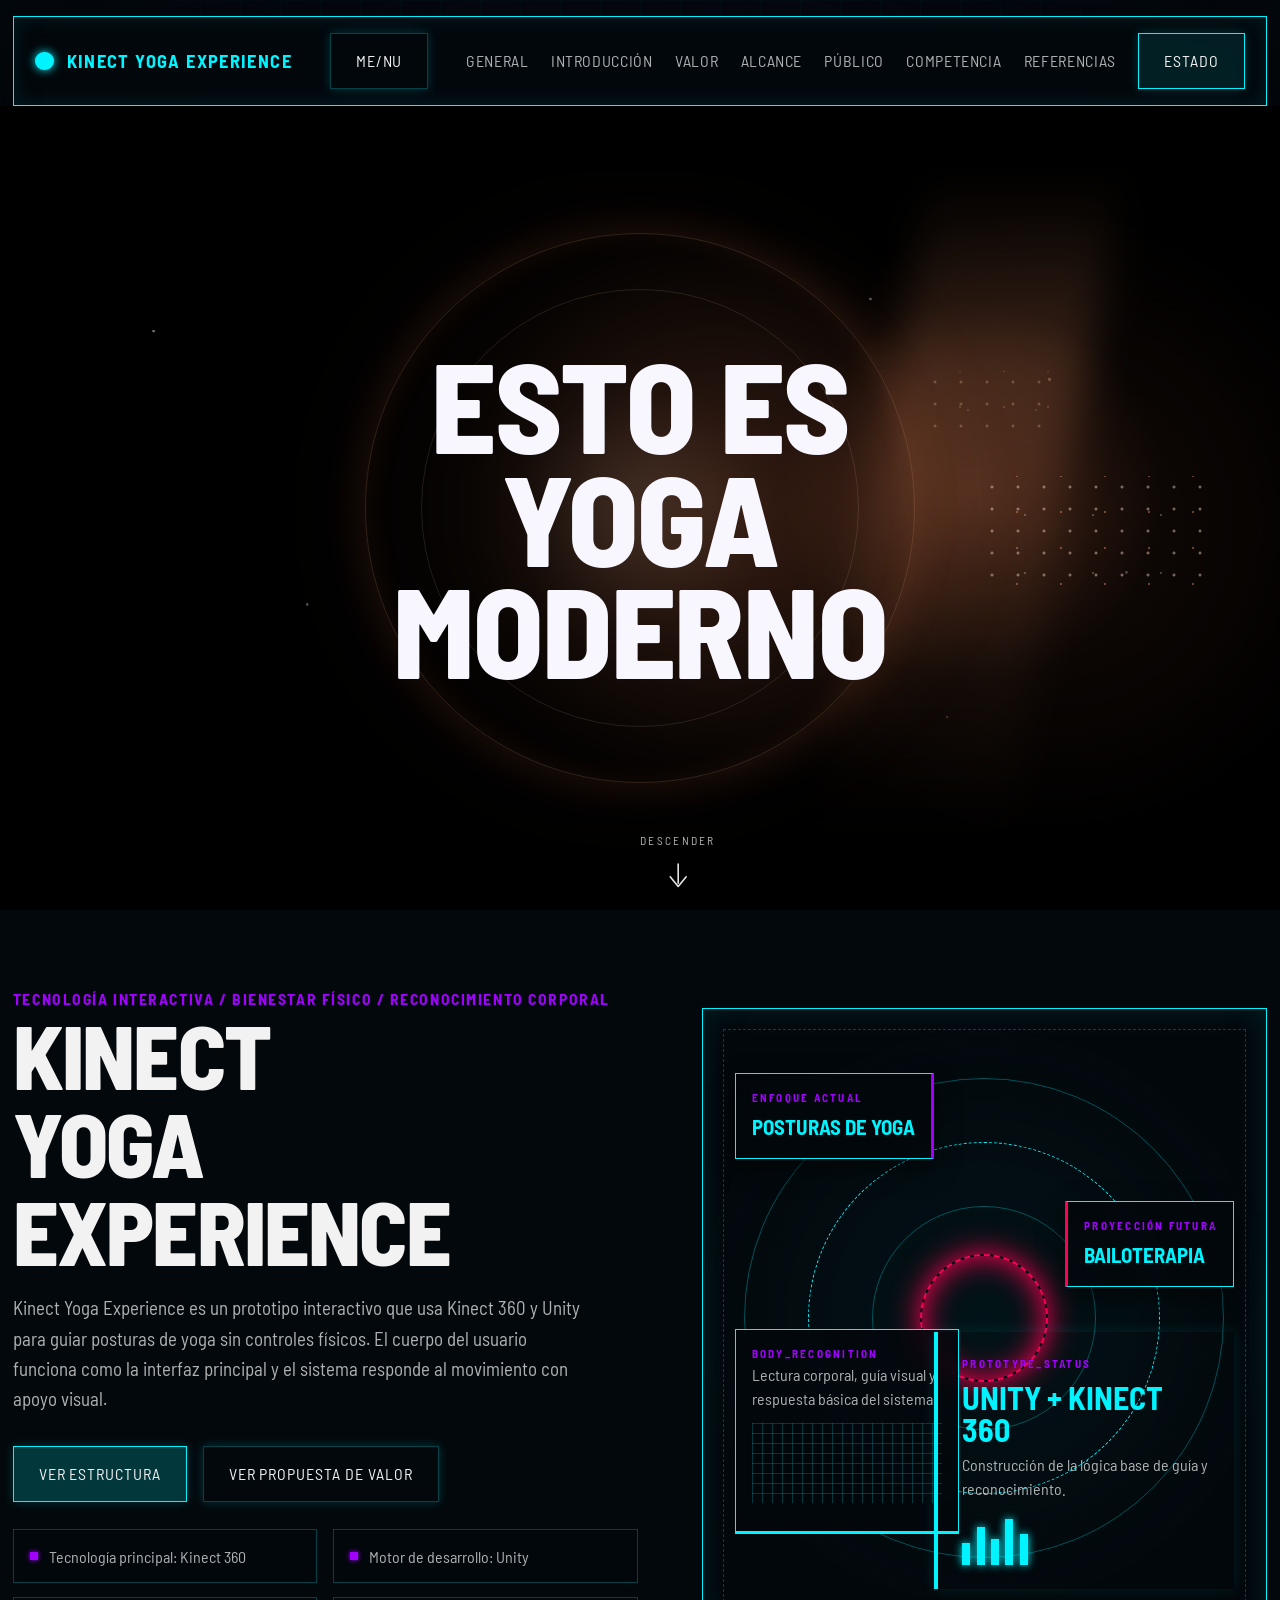
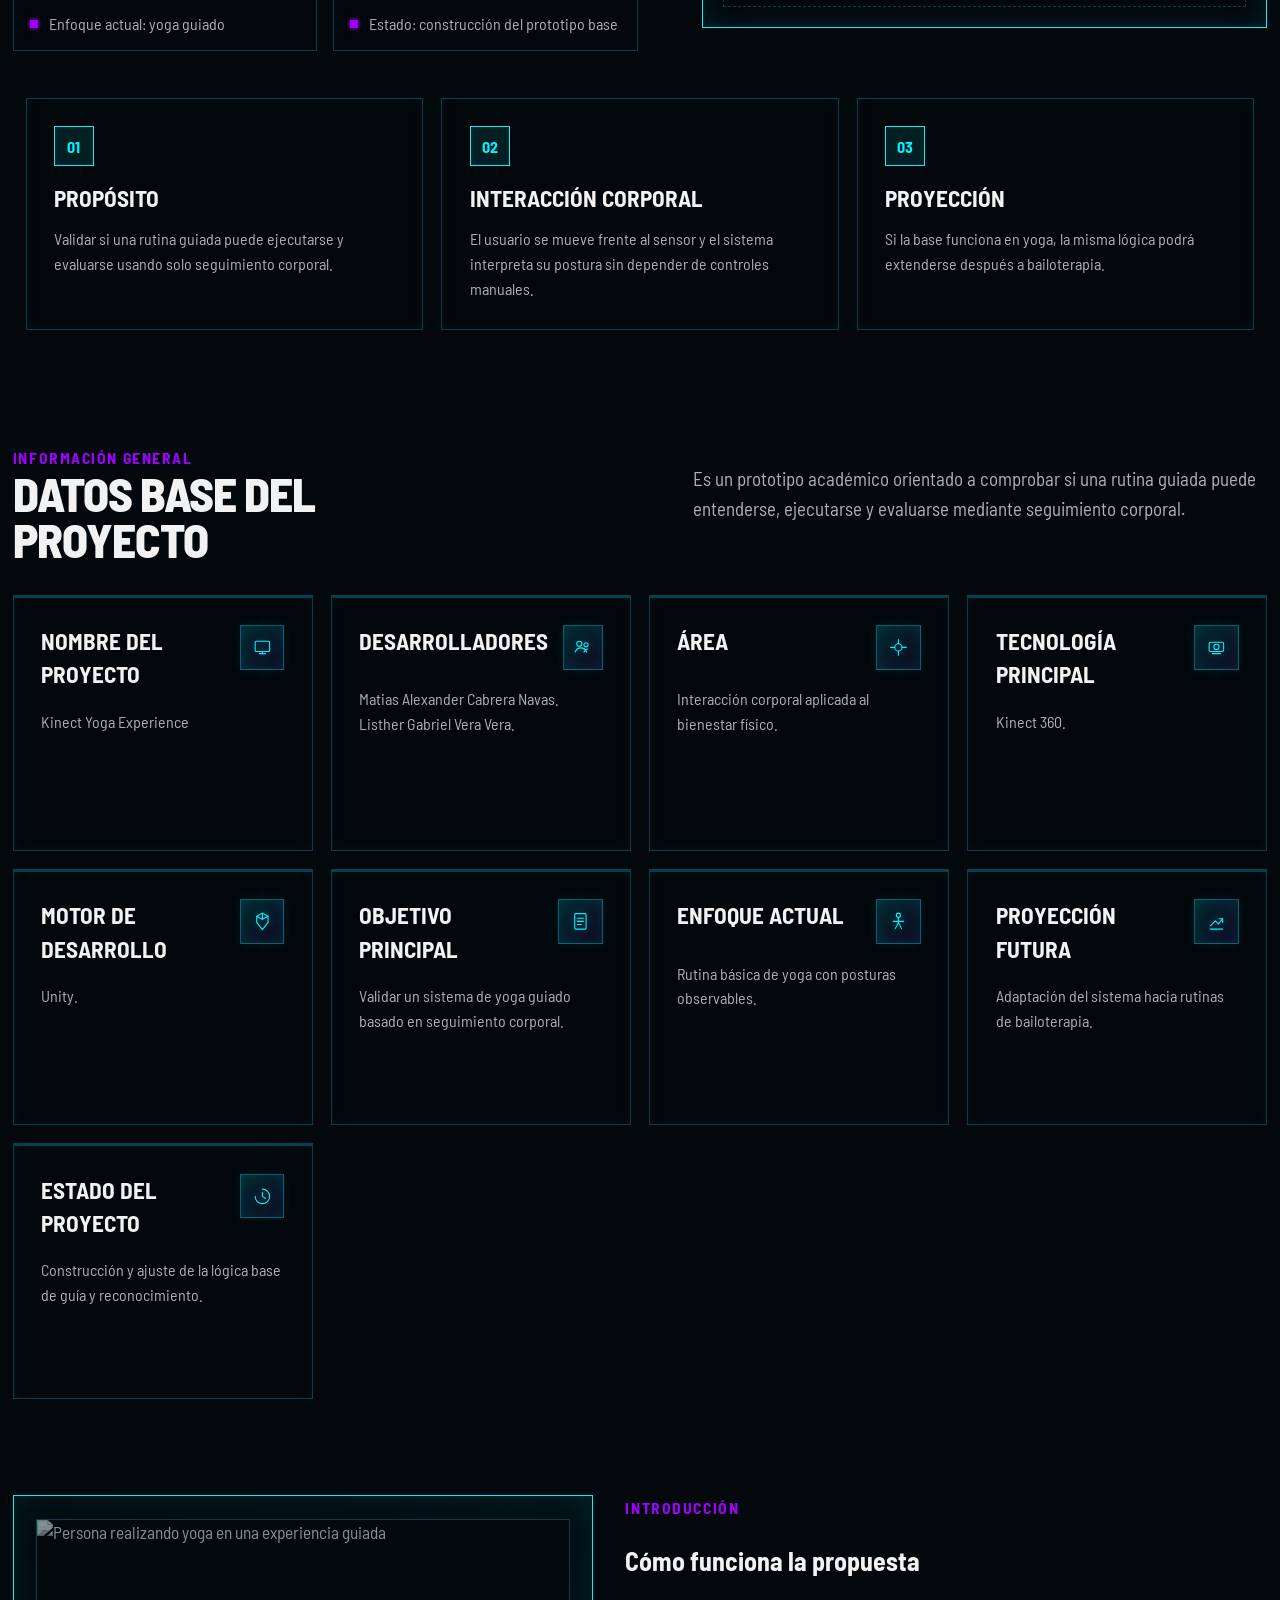
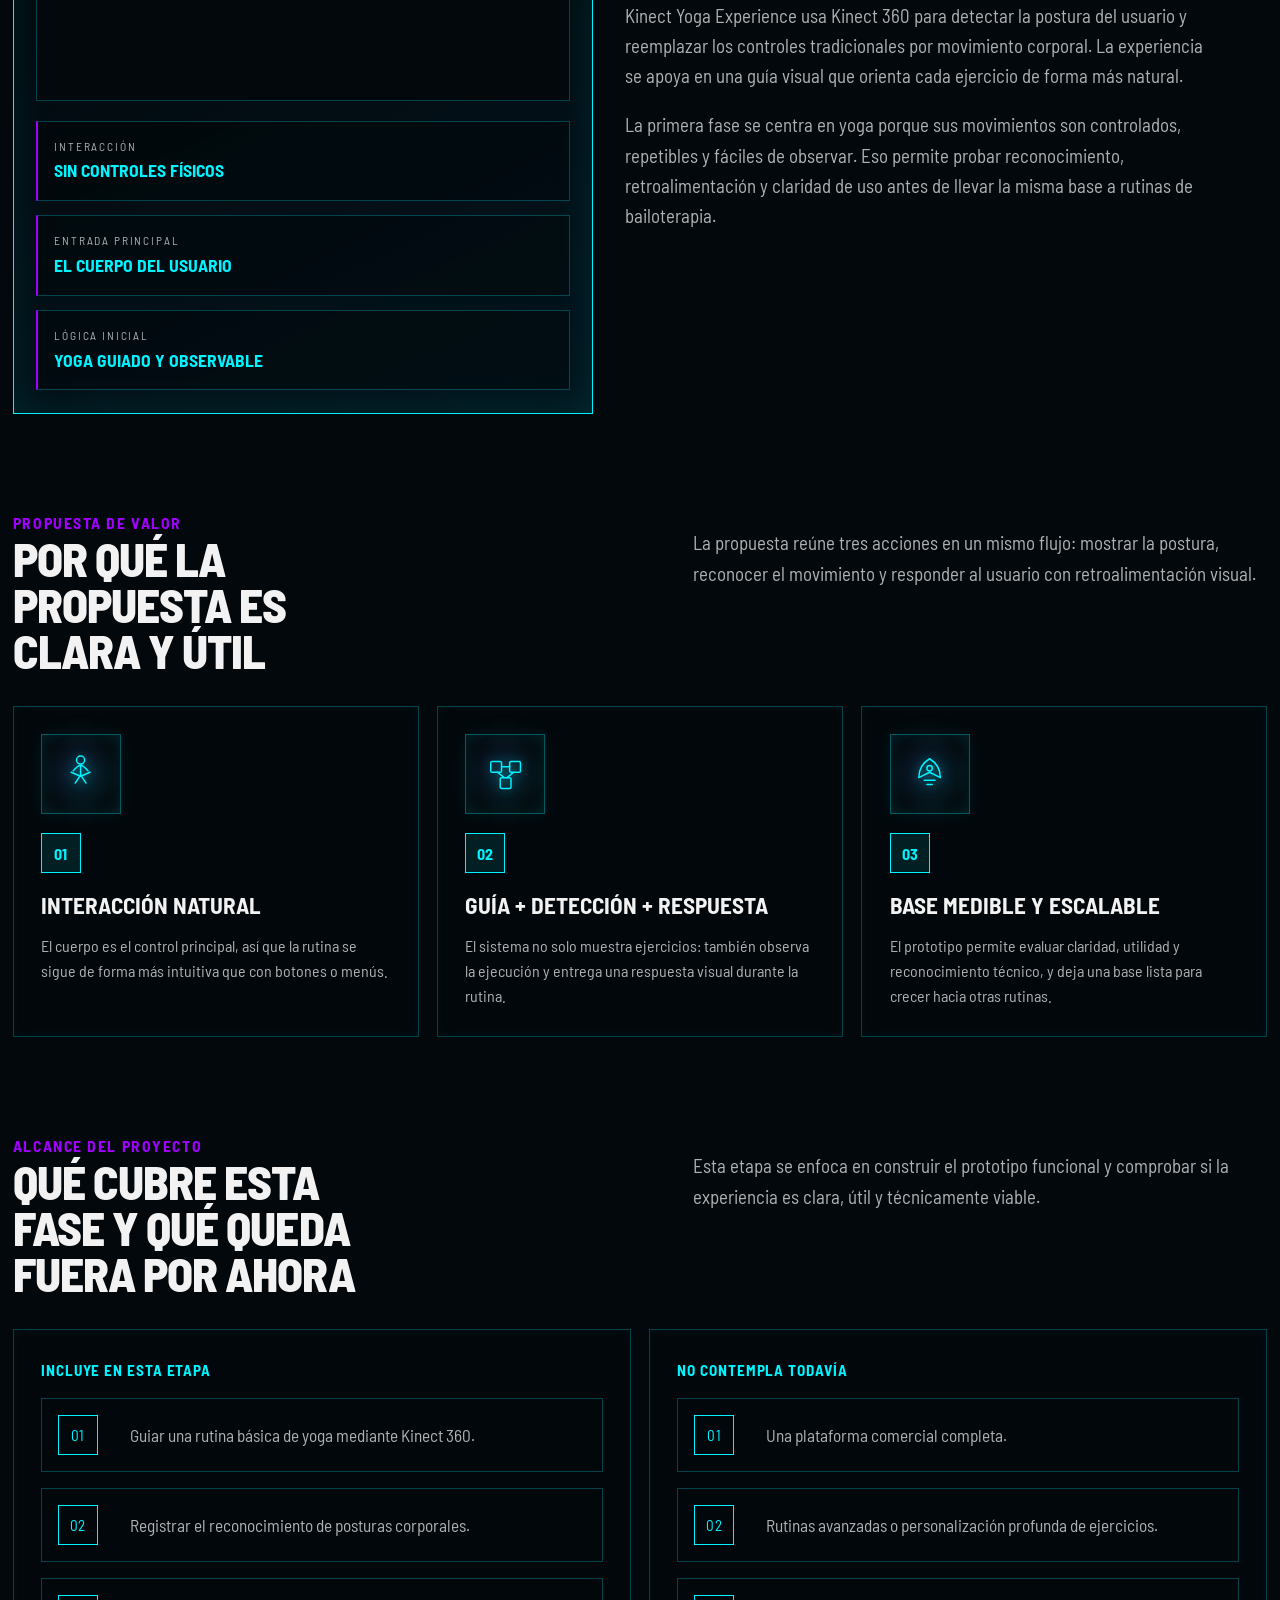
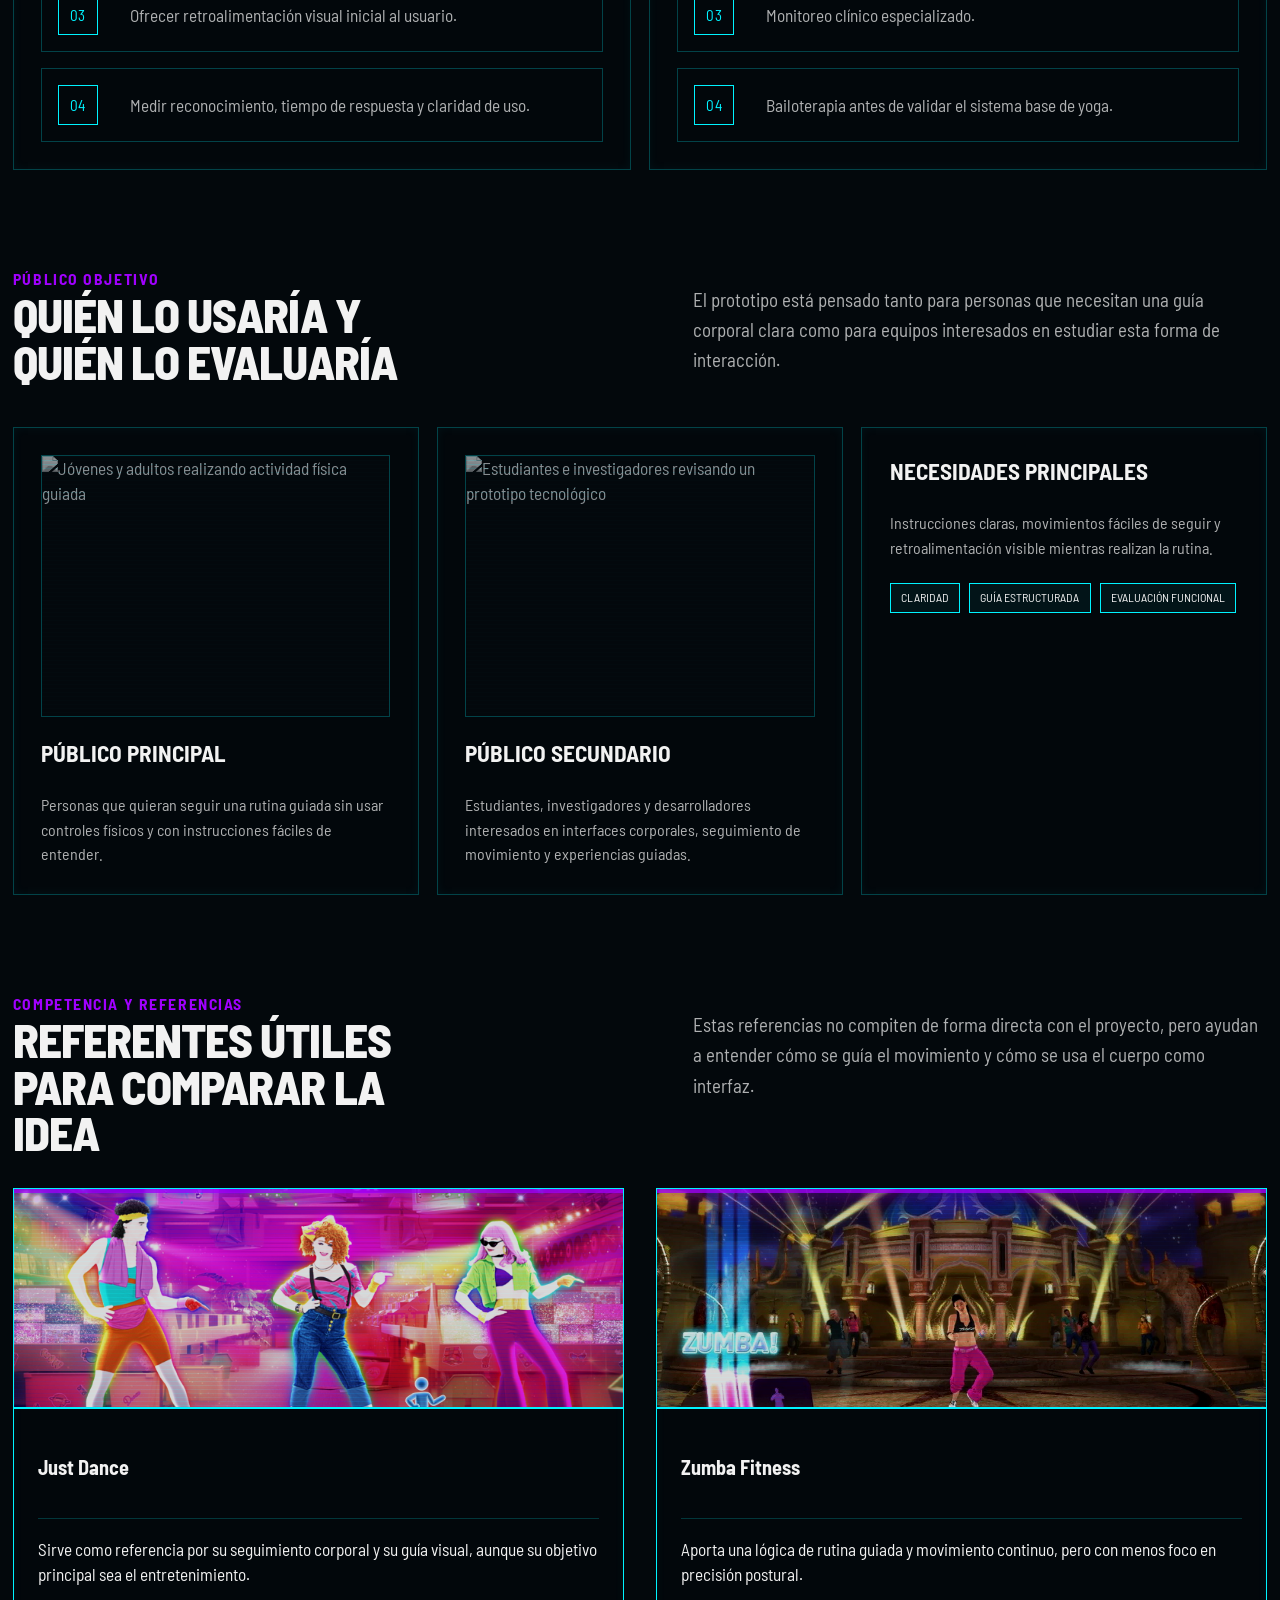
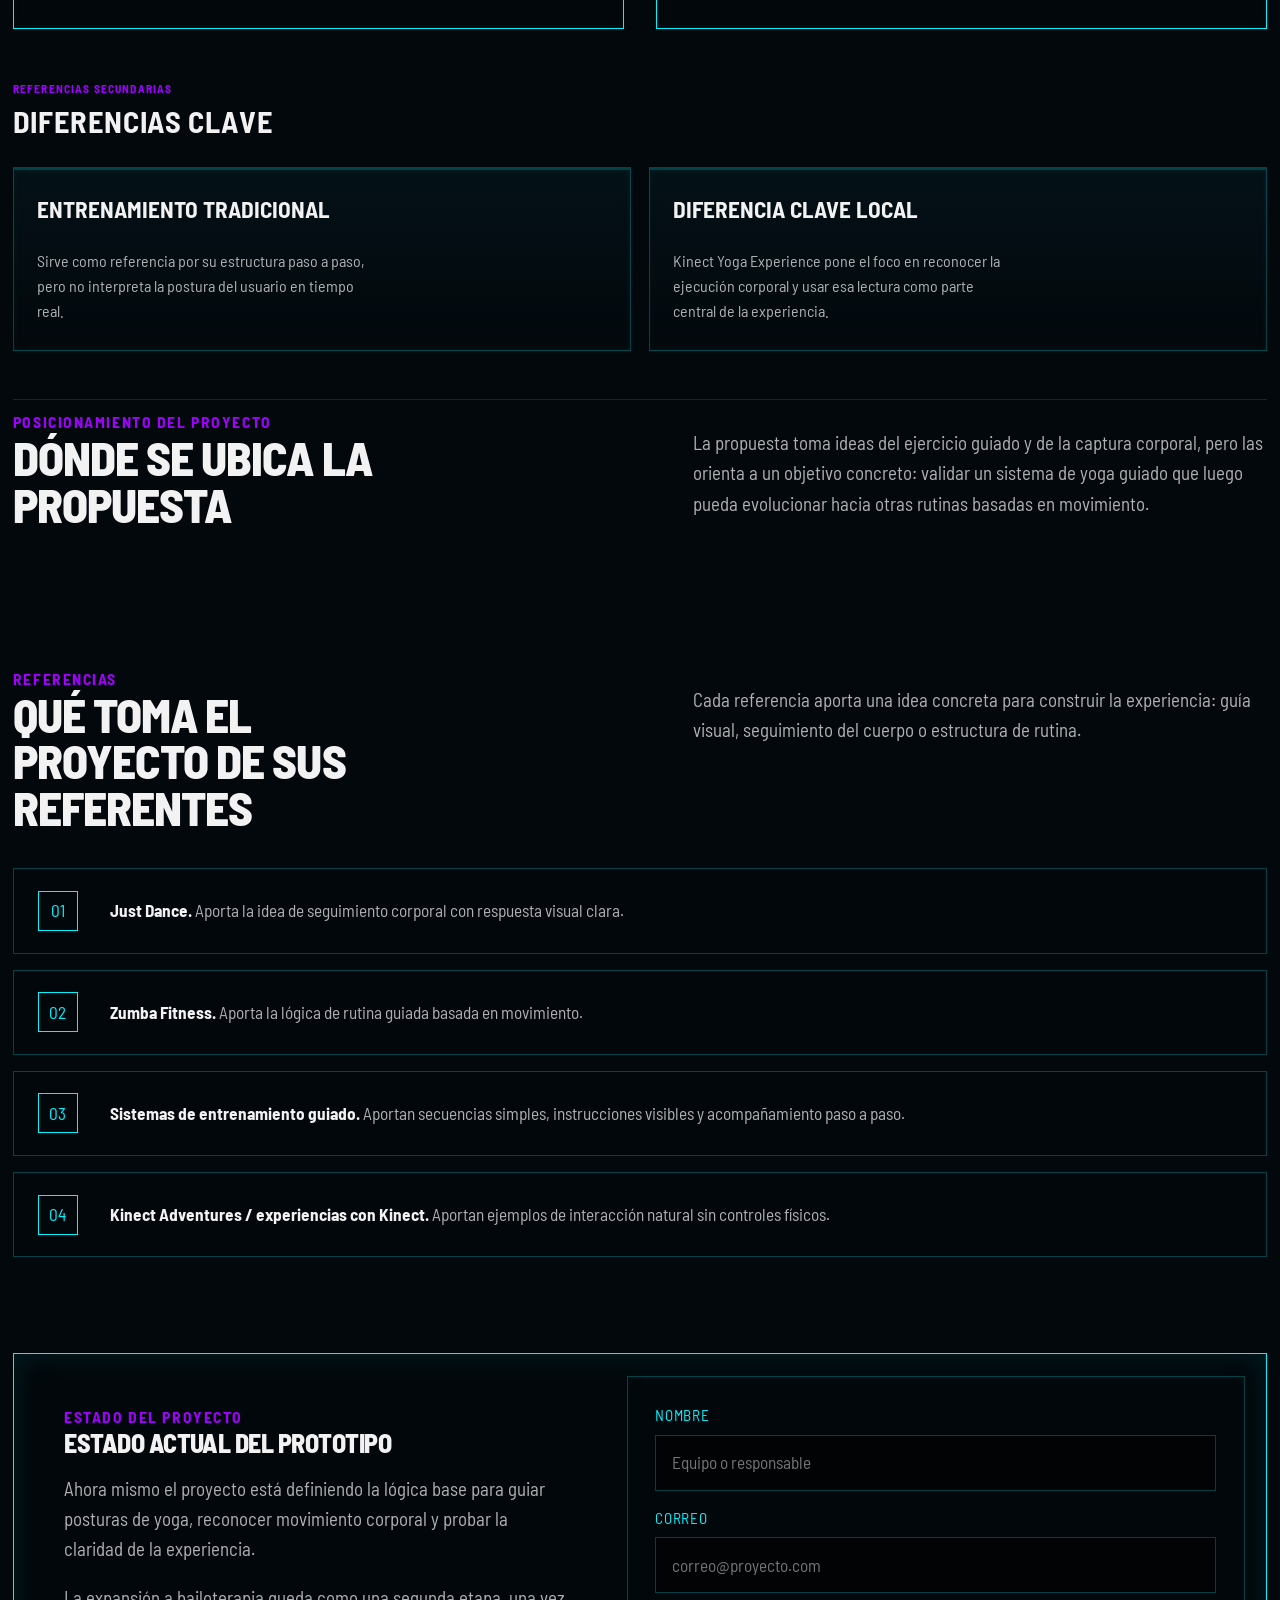
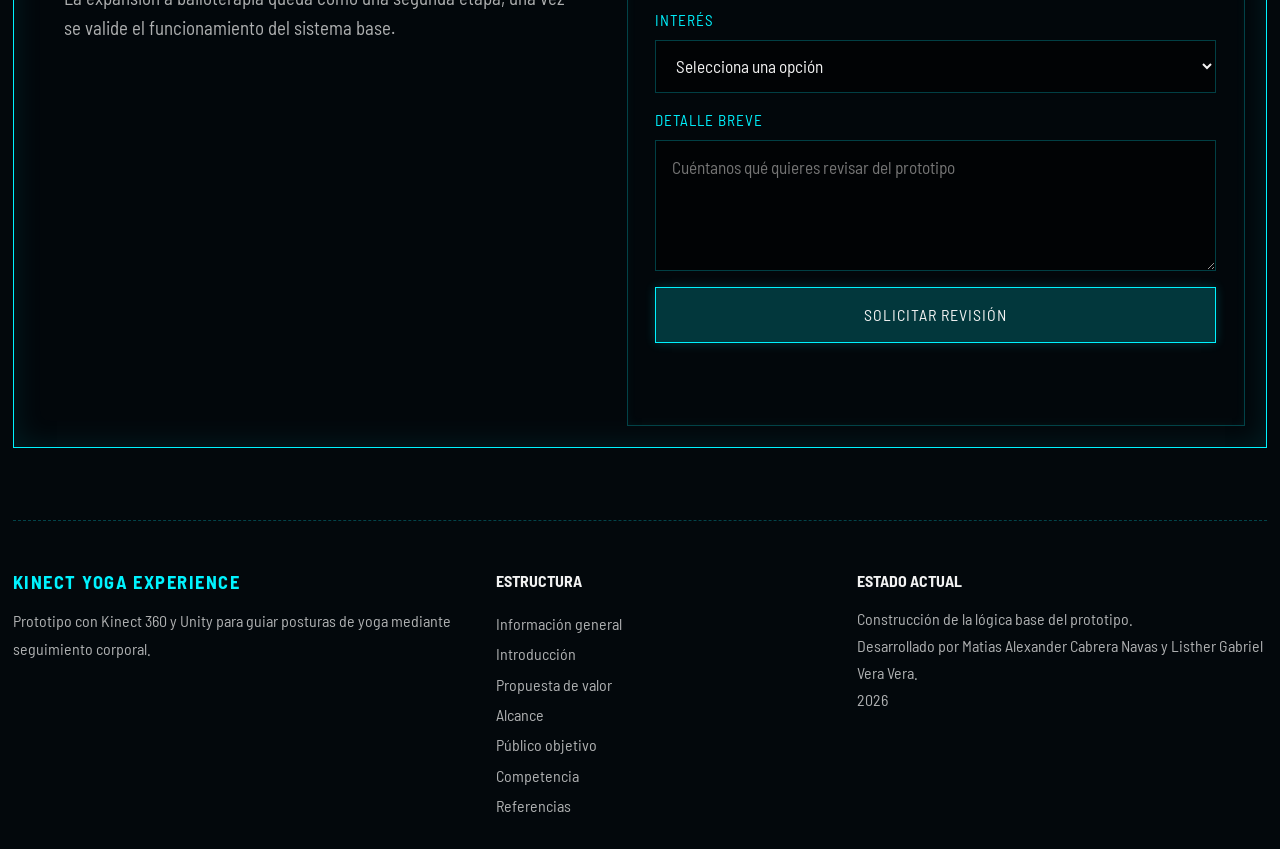
==== commit c4ec4405: "Add new image references for Just Dance and Zumba Fitness" ====
--- a/index.html
+++ b/index.html
@@ -3,20 +3,29 @@
   <head>
     <meta charset="UTF-8" />
     <meta name="viewport" content="width=device-width, initial-scale=1.0" />
-    <title>Kinnec | Yoga guiado por movimiento</title>
+    <title>Kinect Yoga Experience | Prototipo interactivo con Kinect 360</title>
     <meta
       name="description"
-      content="Kinnec combina yoga, lectura corporal y feedback visual para crear una experiencia de bienestar con identidad propia."
+      content="Kinect Yoga Experience es un prototipo interactivo con Kinect 360 y Unity enfocado en yoga guiado, reconocimiento corporal y validación académica con proyección futura hacia bailoterapia."
     />
-    <meta name="theme-color" content="#18372f" />
-    <meta property="og:title" content="Kinnec | Yoga guiado por movimiento" />
-    <meta property="og:description" content="Experiencia de yoga con lectura corporal y feedback visual en tiempo real." />
+    <meta name="theme-color" content="#03080c" />
+    <meta
+      property="og:title"
+      content="Kinect Yoga Experience | Prototipo interactivo con Kinect 360"
+    />
+    <meta
+      property="og:description"
+      content="Tecnología interactiva, bienestar físico y reconocimiento corporal aplicados al diseño de un prototipo académico de yoga guiado."
+    />
     <meta property="og:type" content="website" />
-    <link rel="icon" href="data:image/svg+xml,<svg xmlns='http://www.w3.org/2000/svg' viewBox='0 0 100 100'><circle cx='50' cy='50' r='45' fill='%23ef7d57'/><circle cx='50' cy='50' r='22' fill='%2318372f'/></svg>" />
+    <link
+      rel="icon"
+      href="data:image/svg+xml,<svg xmlns='http://www.w3.org/2000/svg' viewBox='0 0 100 100'><circle cx='50' cy='50' r='45' fill='none' stroke='%2300f3ff' stroke-width='6' stroke-dasharray='10 5'/><circle cx='50' cy='50' r='20' fill='%23ff0055'/></svg>"
+    />
     <link rel="preconnect" href="https://fonts.googleapis.com" />
     <link rel="preconnect" href="https://fonts.gstatic.com" crossorigin />
     <link
-      href="https://fonts.googleapis.com/css2?family=JetBrains+Mono:ital,wght@0,400;0,700;1,400;1,700&family=Share+Tech+Mono&display=swap"
+      href="https://fonts.googleapis.com/css2?family=Barlow+Semi+Condensed:wght@400;500;600;700;800&display=swap"
       rel="stylesheet"
     />
     <link rel="stylesheet" href="styles.css" />
@@ -24,442 +33,639 @@
   <body>
     <div class="page-shell">
       <header class="site-header">
-        <a class="brand" href="#inicio" aria-label="Ir al inicio de Kinnec">
+        <a class="brand" href="#portada" aria-label="Ir a la portada de Kinect Yoga Experience">
           <span class="brand-mark" aria-hidden="true"></span>
-          <span class="brand-word">KINNEC</span>
+          <span class="brand-word">KINECT YOGA EXPERIENCE</span>
         </a>
-
         <button
-          class="menu-toggle"
-          type="button"
+          class="menu-toggle button ghost"
           aria-expanded="false"
-          aria-controls="site-nav"
-          aria-label="Abrir menu de navegacion"
+          aria-controls="main-nav"
+          aria-label="Abrir menú de navegación"
         >
-          <svg width="22" height="16" viewBox="0 0 22 16" fill="none" aria-hidden="true">
-            <line class="bar bar-1" x1="1" y1="1.5" x2="21" y2="1.5" stroke="currentColor" stroke-width="2" stroke-linecap="round"/>
-            <line class="bar bar-2" x1="1" y1="8" x2="21" y2="8" stroke="currentColor" stroke-width="2" stroke-linecap="round"/>
-            <line class="bar bar-3" x1="1" y1="14.5" x2="15" y2="14.5" stroke="currentColor" stroke-width="2" stroke-linecap="round"/>
-          </svg>
+          <span aria-hidden="true">ME/NU</span>
         </button>
-
-        <nav class="site-nav" id="site-nav" aria-label="Navegacion principal">
-          <a href="#experiencia">Experiencia</a>
-          <a href="#metodo">Metodo</a>
-          <a href="#programas">Programas</a>
-          <a href="#plataforma">Plataforma</a>
-          <a href="#contacto" class="nav-cta">Contacto</a>
+        <nav class="site-nav" id="main-nav" aria-label="Navegación principal">
+          <a href="#informacion">General</a>
+          <a href="#introduccion">Introducción</a>
+          <a href="#valor">Valor</a>
+          <a href="#alcance">Alcance</a>
+          <a href="#publico">Público</a>
+          <a href="#competencia">Competencia</a>
+          <a href="#referencias">Referencias</a>
+          <a class="button nav-cta" href="#contacto">Estado</a>
         </nav>
       </header>
 
-      <main>
+      <section class="intro-window" id="portada">
+        <div class="intro-window-copy">
+          <h1 class="intro-window-title epic-text">
+            <span>ESTO ES</span>
+            <span>YOGA</span>
+            <span>MODERNO</span>
+          </h1>
+        </div>
+
+        <div class="intro-window-visual" aria-hidden="true">
+          <div class="intro-window-beam"></div>
+          <div class="intro-window-ring"></div>
+          <div class="intro-window-glow"></div>
+          <div class="intro-window-dust intro-window-dust-one"></div>
+          <div class="intro-window-dust intro-window-dust-two"></div>
+        </div>
+
+        <a class="intro-window-arrow" href="#inicio" aria-label="Bajar al contenido principal" data-reveal>
+          <span>Descender</span>
+          <svg viewBox="0 0 48 48" fill="none">
+            <path d="M24 10v24" />
+            <path d="M14 26 24 38 34 26" />
+          </svg>
+        </a>
+      </section>
+
+      <main id="main-content">
         <section class="hero" id="inicio">
-          <div class="hero-copy" data-reveal>
-            <p class="eyebrow">yoga sensorial · lectura corporal · progreso visible</p>
-            <h1>Movimiento con intencion. Tecnologia con calma.</h1>
-            <p class="lead">
-              Kinnec presenta una experiencia de yoga donde cada sesion se siente mas
-              clara, mas inmersiva y mas consciente. El foco no esta en llenar la
-              pantalla de datos, sino en ayudarte a entender tu cuerpo mientras avanzas.
-            </p>
-
-            <div class="hero-actions">
-              <a class="button primary" href="#metodo">Ver metodo</a>
-              <a class="button ghost" href="#programas">Explorar bloques</a>
-            </div>
-
-            <ul class="hero-points" aria-label="Puntos clave de la propuesta">
-              <li>Feedback visual inmediato</li>
-              <li>Rutinas adaptables a cada nivel</li>
-              <li>Interfaz suave, sin ruido</li>
-              <li>Seguimiento enfocado en habitos</li>
+          <div class="hero-content">
+            <span class="eyebrow" data-reveal>Tecnología interactiva / bienestar físico / reconocimiento corporal</span>
+            <h1 data-reveal>Kinect Yoga Experience</h1>
+            <p class="lead" data-reveal>
+              Kinect Yoga Experience es un prototipo interactivo que usa Kinect 360 y Unity para guiar posturas de yoga sin controles físicos. El cuerpo del usuario funciona como la interfaz principal y el sistema responde al movimiento con apoyo visual.
+            </p>
+            <div class="hero-actions" data-reveal>
+              <a href="#informacion" class="button primary">Ver estructura</a>
+              <a href="#valor" class="button ghost">Ver propuesta de valor</a>
+            </div>
+            <ul class="hero-points" data-reveal aria-label="Resumen general del proyecto">
+              <li>Tecnología principal: Kinect 360</li>
+              <li>Motor de desarrollo: Unity</li>
+              <li>Enfoque actual: yoga guiado</li>
+              <li>Estado: construcción del prototipo base</li>
             </ul>
           </div>
 
-          <div class="hero-stage" data-reveal>
-            <div class="stage-frame">
-              <div class="sun-disc" aria-hidden="true"></div>
-              <div class="orbit orbit-one" aria-hidden="true"></div>
-              <div class="orbit orbit-two" aria-hidden="true"></div>
-              <div class="orbit orbit-three" aria-hidden="true"></div>
-
-              <article class="pose-card main-card">
-                <span class="card-label">sesion destacada</span>
-                <h3>Flujo Raiz</h3>
-                <p>Respiracion, equilibrio y movilidad articular en una sola experiencia.</p>
-                <div class="pulse-bars" aria-hidden="true">
-                  <span></span>
-                  <span></span>
-                  <span></span>
-                  <span></span>
-                  <span></span>
-                </div>
-              </article>
-
-              <article class="float-card balance-card">
-                <span class="mini-title">alineacion</span>
-                <strong>Estable</strong>
-              </article>
-
-              <article class="float-card rhythm-card">
-                <span class="mini-title">ritmo</span>
-                <strong>Fluido</strong>
-              </article>
-
-              <article class="scan-card">
-                <span class="mini-title">vector corporal</span>
-                <div class="scan-grid" aria-hidden="true"></div>
-                <p>Senales limpias para corregir sin romper la concentracion.</p>
-              </article>
-            </div>
-          </div>
-        </section>
-
-        <section class="signal-strip" aria-label="Ventajas principales">
+          <div class="stage-frame" aria-hidden="true" data-reveal>
+            <div class="sun-disc"></div>
+            <div class="orbit orbit-one"></div>
+            <div class="orbit orbit-two"></div>
+            <div class="orbit orbit-three"></div>
+
+            <div class="scan-card">
+              <span class="card-label">BODY_RECOGNITION</span>
+              <p>Lectura corporal, guía visual y respuesta básica del sistema.</p>
+              <div class="scan-grid"></div>
+            </div>
+
+            <div class="float-card balance-card">
+              <span class="mini-title">ENFOQUE ACTUAL</span>
+              <strong>POSTURAS DE YOGA</strong>
+            </div>
+
+            <div class="float-card rhythm-card">
+              <span class="mini-title">PROYECCIÓN FUTURA</span>
+              <strong>BAILOTERAPIA</strong>
+            </div>
+
+            <div class="main-card">
+              <span class="card-label">PROTOTYPE_STATUS</span>
+              <h3>UNITY + KINECT 360</h3>
+              <p>Construcción de la lógica base de guía y reconocimiento.</p>
+              <div class="pulse-bars">
+                <span></span><span></span><span></span><span></span><span></span>
+              </div>
+            </div>
+          </div>
+        </section>
+
+        <section class="signal-strip" aria-label="Síntesis del proyecto">
           <article class="signal-card" data-reveal>
             <span class="signal-kicker">01</span>
-            <h3>Claridad</h3>
-            <p>Indicaciones directas para que la postura se entienda antes de repetirse.</p>
+            <h3>Propósito</h3>
+            <p>Validar si una rutina guiada puede ejecutarse y evaluarse usando solo seguimiento corporal.</p>
           </article>
           <article class="signal-card" data-reveal>
             <span class="signal-kicker">02</span>
-            <h3>Adaptacion</h3>
-            <p>Bloques que pueden escalar desde una practica suave hasta una avanzada.</p>
+            <h3>Interacción corporal</h3>
+            <p>El usuario se mueve frente al sensor y el sistema interpreta su postura sin depender de controles manuales.</p>
           </article>
           <article class="signal-card" data-reveal>
             <span class="signal-kicker">03</span>
-            <h3>Continuidad</h3>
-            <p>Una narrativa visual que acompana el proceso y lo vuelve facil de retomar.</p>
+            <h3>Proyección</h3>
+            <p>Si la base funciona en yoga, la misma lógica podrá extenderse después a bailoterapia.</p>
           </article>
         </section>
 
-        <section class="section problem" id="experiencia">
+        <section class="section programs" id="informacion">
           <div class="section-intro" data-reveal>
-            <p class="eyebrow">por que existe kinnec</p>
-            <h2>Muchas plataformas te piden repetir. Kinnec te ayuda a comprender.</h2>
+            <div>
+              <span class="eyebrow">Información general</span>
+              <h2>Datos base del proyecto</h2>
+            </div>
             <p>
-              La identidad de esta propuesta nace de una idea simple: una buena practica
-              de bienestar debe sentirse precisa, agradable y humana al mismo tiempo.
+              Es un prototipo académico orientado a comprobar si una rutina guiada puede entenderse, ejecutarse y evaluarse mediante seguimiento corporal.
+            </p>
+          </div>
+
+          <div class="info-grid">
+            <article class="program-card" data-reveal>
+              <div class="program-head">
+                <h3>Nombre del proyecto</h3>
+                <div class="info-card-icon" aria-hidden="true">
+                  <svg viewBox="0 0 48 48" fill="none">
+                    <rect x="10" y="12" width="28" height="20" rx="2" />
+                    <path d="M18 36h12" />
+                    <path d="M24 32v4" />
+                  </svg>
+                </div>
+              </div>
+              <p>Kinect Yoga Experience</p>
+            </article>
+            <article class="program-card" data-reveal>
+              <div class="program-head">
+                <h3>Desarrolladores</h3>
+                <div class="info-card-icon" aria-hidden="true">
+                  <svg viewBox="0 0 48 48" fill="none">
+                    <circle cx="18" cy="17" r="5" />
+                    <circle cx="31" cy="19" r="4" />
+                    <path d="M10 33c2-5 6-8 11-8s9 3 11 8" />
+                    <path d="M27 33c1.5-3.5 4-5.5 7-6" />
+                  </svg>
+                </div>
+              </div>
+              <p>Matias Alexander Cabrera Navas.<br />Listher Gabriel Vera Vera.</p>
+            </article>
+            <article class="program-card" data-reveal>
+              <div class="program-head">
+                <h3>Área</h3>
+                <div class="info-card-icon" aria-hidden="true">
+                  <svg viewBox="0 0 48 48" fill="none">
+                    <path d="M24 9v8" />
+                    <path d="M24 31v8" />
+                    <path d="M9 24h8" />
+                    <path d="M31 24h8" />
+                    <circle cx="24" cy="24" r="7" />
+                  </svg>
+                </div>
+              </div>
+              <p>Interacción corporal aplicada al bienestar físico.</p>
+            </article>
+            <article class="program-card" data-reveal>
+              <div class="program-head">
+                <h3>Tecnología principal</h3>
+                <div class="info-card-icon" aria-hidden="true">
+                  <svg viewBox="0 0 48 48" fill="none">
+                    <rect x="10" y="14" width="28" height="18" rx="3" />
+                    <circle cx="24" cy="23" r="5" />
+                    <path d="M16 36h16" />
+                  </svg>
+                </div>
+              </div>
+              <p>Kinect 360.</p>
+            </article>
+            <article class="program-card" data-reveal>
+              <div class="program-head">
+                <h3>Motor de desarrollo</h3>
+                <div class="info-card-icon" aria-hidden="true">
+                  <svg viewBox="0 0 48 48" fill="none">
+                    <path d="M24 8 35 14v12L24 40 13 26V14L24 8Z" />
+                    <path d="M24 8v12" />
+                    <path d="M35 14 24 20 13 14" />
+                  </svg>
+                </div>
+              </div>
+              <p>Unity.</p>
+            </article>
+            <article class="program-card" data-reveal>
+              <div class="program-head">
+                <h3>Objetivo principal</h3>
+                <div class="info-card-icon" aria-hidden="true">
+                  <svg viewBox="0 0 48 48" fill="none">
+                    <rect x="13" y="9" width="22" height="30" rx="2" />
+                    <path d="M18 18h12" />
+                    <path d="M18 24h12" />
+                    <path d="M18 30h8" />
+                  </svg>
+                </div>
+              </div>
+              <p>Validar un sistema de yoga guiado basado en seguimiento corporal.</p>
+            </article>
+            <article class="program-card" data-reveal>
+              <div class="program-head">
+                <h3>Enfoque actual</h3>
+                <div class="info-card-icon" aria-hidden="true">
+                  <svg viewBox="0 0 48 48" fill="none">
+                    <circle cx="24" cy="12" r="4" />
+                    <path d="M24 16v10" />
+                    <path d="M14 24h20" />
+                    <path d="M18 38l6-12 6 12" />
+                  </svg>
+                </div>
+              </div>
+              <p>Rutina básica de yoga con posturas observables.</p>
+            </article>
+            <article class="program-card" data-reveal>
+              <div class="program-head">
+                <h3>Proyección futura</h3>
+                <div class="info-card-icon" aria-hidden="true">
+                  <svg viewBox="0 0 48 48" fill="none">
+                    <path d="M12 33 22 23l6 6 8-10" />
+                    <path d="M29 19h7v7" />
+                    <path d="M12 39h24" />
+                  </svg>
+                </div>
+              </div>
+              <p>Adaptación del sistema hacia rutinas de bailoterapia.</p>
+            </article>
+            <article class="program-card" data-reveal>
+              <div class="program-head">
+                <h3>Estado del proyecto</h3>
+                <div class="info-card-icon" aria-hidden="true">
+                  <svg viewBox="0 0 48 48" fill="none">
+                    <path d="M24 10a14 14 0 1 1-14 14" />
+                    <path d="M24 16v8l6 4" />
+                  </svg>
+                </div>
+              </div>
+              <p>Construcción y ajuste de la lógica base de guía y reconocimiento.</p>
+            </article>
+          </div>
+        </section>
+
+        <section class="section platform" id="introduccion">
+          <div class="platform-layout">
+            <div class="dashboard-shell" data-reveal>
+              <div class="tech-img-box hero-image-box intro-image-box">
+                <img
+                  src="https://images.unsplash.com/photo-1544367567-0f2fcb009e0b?auto=format&fit=crop&w=1200&q=80"
+                  alt="Persona realizando yoga en una experiencia guiada"
+                />
+              </div>
+              <div class="status-stack intro-stack">
+                <article>
+                  <span>Interacción</span>
+                  <strong>SIN CONTROLES FÍSICOS</strong>
+                </article>
+                <article>
+                  <span>Entrada principal</span>
+                  <strong>EL CUERPO DEL USUARIO</strong>
+                </article>
+                <article>
+                  <span>Lógica inicial</span>
+                  <strong>YOGA GUIADO Y OBSERVABLE</strong>
+                </article>
+              </div>
+            </div>
+
+            <div class="platform-copy" data-reveal>
+              <span class="eyebrow">Introducción</span>
+              <h2>Cómo funciona la propuesta</h2>
+              <p>
+                Kinect Yoga Experience usa Kinect 360 para detectar la postura del usuario y reemplazar los controles tradicionales por movimiento corporal. La experiencia se apoya en una guía visual que orienta cada ejercicio de forma más natural.
+              </p>
+              <p>
+                La primera fase se centra en yoga porque sus movimientos son controlados, repetibles y fáciles de observar. Eso permite probar reconocimiento, retroalimentación y claridad de uso antes de llevar la misma base a rutinas de bailoterapia.
+              </p>
+            </div>
+          </div>
+        </section>
+
+        <section class="section problem" id="valor">
+          <div class="section-intro" data-reveal>
+            <div>
+              <span class="eyebrow">Propuesta de valor</span>
+              <h2>Por qué la propuesta es clara y útil</h2>
+            </div>
+            <p>
+              La propuesta reúne tres acciones en un mismo flujo: mostrar la postura, reconocer el movimiento y responder al usuario con retroalimentación visual.
             </p>
           </div>
 
           <div class="problem-grid">
             <article class="panel" data-reveal>
-              <span class="panel-index">A</span>
-              <h3>Posturas sin retroalimentacion clara</h3>
-              <p>
-                Cuando la correccion llega tarde, el usuario pierde confianza. Kinnec lo
-                resuelve con señales puntuales y faciles de interpretar.
-              </p>
+              <div class="panel-icon" aria-hidden="true">
+                <svg viewBox="0 0 64 64" fill="none">
+                  <circle cx="32" cy="12" r="6" />
+                  <path d="M21 28c4-5 8-8 11-8s7 3 11 8" />
+                  <path d="M32 18v16" />
+                  <path d="M18 30l14 6 14-6" />
+                  <path d="M24 46l8-12 8 12" />
+                </svg>
+              </div>
+              <span class="panel-index">01</span>
+              <h3>Interacción natural</h3>
+              <p>El cuerpo es el control principal, así que la rutina se sigue de forma más intuitiva que con botones o menús.</p>
             </article>
             <article class="panel" data-reveal>
-              <span class="panel-index">B</span>
-              <h3>Rutinas que no se ajustan al momento</h3>
-              <p>
-                Una sesion intensa no siempre es la respuesta. El sistema propone niveles,
-                duraciones y ritmos que se acomodan al contexto real de la persona.
-              </p>
+              <div class="panel-icon" aria-hidden="true">
+                <svg viewBox="0 0 64 64" fill="none">
+                  <rect x="10" y="14" width="16" height="16" rx="2" />
+                  <rect x="38" y="14" width="16" height="16" rx="2" />
+                  <rect x="24" y="38" width="16" height="16" rx="2" />
+                  <path d="M26 22h12" />
+                  <path d="M20 30l10 8" />
+                  <path d="M44 30L34 38" />
+                </svg>
+              </div>
+              <span class="panel-index">02</span>
+              <h3>Guía + detección + respuesta</h3>
+              <p>El sistema no solo muestra ejercicios: también observa la ejecución y entrega una respuesta visual durante la rutina.</p>
             </article>
             <article class="panel" data-reveal>
-              <span class="panel-index">C</span>
-              <h3>Experiencias digitales demasiado frias</h3>
-              <p>
-                Esta landing rompe con el lenguaje clinico o generico. Todo el recorrido
-                esta disenado para sentirse cercano, organico y memorable.
-              </p>
-            </article>
-          </div>
-        </section>
-
-        <section class="section method" id="metodo">
+              <div class="panel-icon" aria-hidden="true">
+                <svg viewBox="0 0 64 64" fill="none">
+                  <path d="M32 10c10 6 16 16 16 28l-16-8-16 8c0-12 6-22 16-28Z" />
+                  <path d="M24 42h16" />
+                  <path d="M28 48h8" />
+                  <circle cx="32" cy="24" r="4" />
+                </svg>
+              </div>
+              <span class="panel-index">03</span>
+              <h3>Base medible y escalable</h3>
+              <p>El prototipo permite evaluar claridad, utilidad y reconocimiento técnico, y deja una base lista para crecer hacia otras rutinas.</p>
+            </article>
+          </div>
+        </section>
+
+        <section class="section programs" id="alcance">
           <div class="section-intro" data-reveal>
-            <p class="eyebrow">metodo</p>
-            <h2>Una estructura clara para presentar el proyecto sin parecer una copia.</h2>
+            <div>
+              <span class="eyebrow">Alcance del proyecto</span>
+              <h2>Qué cubre esta fase y qué queda fuera por ahora</h2>
+            </div>
             <p>
-              La pagina avanza como una practica guiada: primero explica, luego demuestra,
-              despues aterriza beneficios y finalmente invita a la accion.
-            </p>
-          </div>
-
-          <div class="timeline">
-            <article class="step" data-reveal>
-              <span class="step-number">01</span>
-              <h3>Entrada sensorial</h3>
-              <p>Hero con atmosfera, promesa clara y una primera lectura del producto.</p>
-            </article>
-            <article class="step" data-reveal>
-              <span class="step-number">02</span>
-              <h3>Problema y valor</h3>
-              <p>Bloques que explican que cambia en la experiencia del usuario final.</p>
-            </article>
-            <article class="step" data-reveal>
-              <span class="step-number">03</span>
-              <h3>Programas y dinamicas</h3>
-              <p>Secciones donde el producto se vuelve tangible con propuestas concretas.</p>
-            </article>
-            <article class="step" data-reveal>
-              <span class="step-number">04</span>
-              <h3>Cierre accionable</h3>
-              <p>Preguntas frecuentes y contacto para convertir interes en una siguiente fase.</p>
-            </article>
-          </div>
-        </section>
-
-        <section class="section programs" id="programas">
+              Esta etapa se enfoca en construir el prototipo funcional y comprobar si la experiencia es clara, útil y técnicamente viable.
+            </p>
+          </div>
+
+          <div class="scope-grid">
+            <article class="contact-card" data-reveal>
+              <span class="eyebrow small-eyebrow">Incluye en esta etapa</span>
+              <ul class="feature-list compact-list">
+                <li><span aria-hidden="true">01</span><div>Guiar una rutina básica de yoga mediante Kinect 360.</div></li>
+                <li><span aria-hidden="true">02</span><div>Registrar el reconocimiento de posturas corporales.</div></li>
+                <li><span aria-hidden="true">03</span><div>Ofrecer retroalimentación visual inicial al usuario.</div></li>
+                <li><span aria-hidden="true">04</span><div>Medir reconocimiento, tiempo de respuesta y claridad de uso.</div></li>
+              </ul>
+            </article>
+            <article class="contact-card" data-reveal>
+              <span class="eyebrow small-eyebrow">No contempla todavía</span>
+              <ul class="feature-list compact-list">
+                <li><span aria-hidden="true">01</span><div>Una plataforma comercial completa.</div></li>
+                <li><span aria-hidden="true">02</span><div>Rutinas avanzadas o personalización profunda de ejercicios.</div></li>
+                <li><span aria-hidden="true">03</span><div>Monitoreo clínico especializado.</div></li>
+                <li><span aria-hidden="true">04</span><div>Bailoterapia antes de validar el sistema base de yoga.</div></li>
+              </ul>
+            </article>
+          </div>
+        </section>
+
+        <section class="section audience" id="publico">
           <div class="section-intro" data-reveal>
-            <p class="eyebrow">bloques principales</p>
-            <h2>Una arquitectura modular para contar la propuesta desde varios angulos.</h2>
+            <div>
+              <span class="eyebrow">Público objetivo</span>
+              <h2>Quién lo usaría y quién lo evaluaría</h2>
+            </div>
             <p>
-              Cada bloque puede reemplazarse luego con contenido definitivo del proyecto,
-              sin perder coherencia visual ni ritmo narrativo.
-            </p>
-          </div>
-
-          <div class="program-grid">
-            <article class="program-card accent-sand" data-reveal>
-              <div class="program-head">
-                <span>01</span>
-                <h3>Despertar Postural</h3>
-              </div>
-              <p>
-                Introduce la marca, el tono y la promesa principal con una energia serena
-                pero tecnologica.
-              </p>
+              El prototipo está pensado tanto para personas que necesitan una guía corporal clara como para equipos interesados en estudiar esta forma de interacción.
+            </p>
+          </div>
+
+          <div class="audience-grid public-grid">
+            <article class="audience-card" data-reveal>
+              <div class="tech-img-box persona-img-box">
+                <img
+                  src="https://images.unsplash.com/photo-1517836357463-d25dfeac3438?auto=format&fit=crop&w=900&q=80"
+                  alt="Jóvenes y adultos realizando actividad física guiada"
+                />
+              </div>
+              <div class="program-head">
+                <h3>Público principal</h3>
+              </div>
+              <p>Personas que quieran seguir una rutina guiada sin usar controles físicos y con instrucciones fáciles de entender.</p>
+            </article>
+            <article class="audience-card" data-reveal>
+              <div class="tech-img-box persona-img-box">
+                <img
+                  src="https://images.unsplash.com/photo-1522202176988-66273c2fd55f?auto=format&fit=crop&w=900&q=80"
+                  alt="Estudiantes e investigadores revisando un prototipo tecnológico"
+                />
+              </div>
+              <div class="program-head">
+                <h3>Público secundario</h3>
+              </div>
+              <p>Estudiantes, investigadores y desarrolladores interesados en interfaces corporales, seguimiento de movimiento y experiencias guiadas.</p>
+            </article>
+            <article class="audience-card" data-reveal>
+              <div class="program-head">
+                <h3>Necesidades principales</h3>
+              </div>
+              <p>Instrucciones claras, movimientos fáciles de seguir y retroalimentación visible mientras realizan la rutina.</p>
               <div class="chip-row">
-                <span>inicio</span>
-                <span>mensaje</span>
-                <span>impacto</span>
-              </div>
-            </article>
-
-            <article class="program-card accent-coral" data-reveal>
-              <div class="program-head">
-                <span>02</span>
-                <h3>Lectura Corporal</h3>
-              </div>
-              <p>
-                Explica como la plataforma interpreta el movimiento y devuelve indicaciones
-                visuales faciles de seguir.
-              </p>
-              <div class="chip-row">
-                <span>analisis</span>
-                <span>feedback</span>
-                <span>precision</span>
-              </div>
-            </article>
-
-            <article class="program-card accent-mint" data-reveal>
-              <div class="program-head">
-                <span>03</span>
-                <h3>Flujos Guiados</h3>
-              </div>
-              <p>
-                Presenta sesiones, niveles y recorridos posibles para que la propuesta no
-                quede solo en idea, sino en experiencia.
-              </p>
-              <div class="chip-row">
-                <span>rutinas</span>
-                <span>niveles</span>
-                <span>continuidad</span>
-              </div>
-            </article>
-
-            <article class="program-card accent-night" data-reveal>
-              <div class="program-head">
-                <span>04</span>
-                <h3>Seguimiento Humano</h3>
-              </div>
-              <p>
-                Cierra con confianza: avances visibles, preguntas frecuentes y un contacto
-                pensado para convertir sin forzar.
-              </p>
-              <div class="chip-row">
-                <span>progreso</span>
-                <span>faq</span>
-                <span>contacto</span>
-              </div>
-            </article>
-          </div>
-        </section>
-
-        <section class="section platform" id="plataforma">
-          <div class="platform-layout">
-            <div class="platform-panel" data-reveal>
-              <div class="dashboard-shell">
-                <div class="dashboard-top">
-                  <span>mapa corporal</span>
-                  <span>modo inmersion</span>
-                </div>
-                <div class="dashboard-body">
-                  <div class="silhouette" aria-hidden="true"></div>
-                  <div class="status-stack">
-                    <article>
-                      <span>eje</span>
-                      <strong>centrado</strong>
-                    </article>
-                    <article>
-                      <span>respiracion</span>
-                      <strong>constante</strong>
-                    </article>
-                    <article>
-                      <span>estabilidad</span>
-                      <strong>alta</strong>
-                    </article>
-                  </div>
-                </div>
-              </div>
-            </div>
-
-            <div class="platform-copy" data-reveal>
-              <p class="eyebrow">identidad visual</p>
-              <h2>Un lenguaje mas editorial y atmosferico que el tipico look fitness.</h2>
-              <p>
-                La direccion visual evita verse como una plantilla comun. Se apoya en una
-                tipografia con personalidad, contrastes calidos, superficies profundas y
-                formas que sugieren respiracion, equilibrio y energia contenida.
-              </p>
-
-              <ul class="feature-list">
-                <li>
-                  <span>01</span>
-                  Fondo vivo con gradientes, luces difusas y una grilla sutil que construye atmosfera.
-                </li>
-                <li>
-                  <span>02</span>
-                  Jerarquia editorial con titulares amplios y bloques compactos de informacion.
-                </li>
-                <li>
-                  <span>03</span>
-                  Tarjetas flotantes e indicadores suaves para hablar de tecnologia sin verse fria.
-                </li>
-              </ul>
-            </div>
-          </div>
-        </section>
-
-        <section class="section audience" id="resultados">
+                <span>Claridad</span>
+                <span>Guía estructurada</span>
+                <span>Evaluación funcional</span>
+              </div>
+            </article>
+          </div>
+        </section>
+
+        <section class="section references" id="competencia">
           <div class="section-intro" data-reveal>
-            <p class="eyebrow">escenarios de uso</p>
-            <h2>Preparada para hogares, estudios y propuestas de bienestar mas especializadas.</h2>
+            <div>
+              <span class="eyebrow">Competencia y referencias</span>
+              <h2>Referentes útiles para comparar la idea</h2>
+            </div>
             <p>
-              El contenido puede personalizarse para varios perfiles sin reconstruir la base.
-            </p>
-          </div>
-
-          <div class="audience-grid">
-            <article class="audience-card" data-reveal>
-              <h3>Hogar consciente</h3>
-              <p>Una pagina ideal para vender una experiencia calmada, accesible y progresiva.</p>
-            </article>
-            <article class="audience-card" data-reveal>
-              <h3>Estudio boutique</h3>
-              <p>El look editorial y la narrativa modular ayudan a posicionar una propuesta premium.</p>
-            </article>
-            <article class="audience-card" data-reveal>
-              <h3>Bienestar guiado</h3>
-              <p>Tambien funciona para enfoques de rehabilitacion, movilidad o seguimiento personalizado.</p>
-            </article>
-          </div>
-        </section>
-
-        <section class="section faq" id="faq">
+              Estas referencias no compiten de forma directa con el proyecto, pero ayudan a entender cómo se guía el movimiento y cómo se usa el cuerpo como interfaz.
+            </p>
+          </div>
+
+          <!-- Referencias Principales -->
+          <div class="main-references-grid">
+            <article class="main-reference-card" data-reveal="fade-up">
+              <div class="tech-img-box animate-scan">
+                <img
+                  src="Referencias/Just%20dance.png"
+                  alt="Referencia de Just Dance guiada por cuerpo"
+                  loading="lazy"
+                />
+                <div class="scan-line"></div>
+              </div>
+              <div class="reference-content">
+                <div class="program-head">
+                  <h3>Just Dance</h3>
+                </div>
+                <p>Sirve como referencia por su seguimiento corporal y su guía visual, aunque su objetivo principal sea el entretenimiento.</p>
+              </div>
+            </article>
+
+            <article class="main-reference-card" data-reveal="fade-up" style="animation-delay: 200ms;">
+              <div class="tech-img-box animate-scan">
+                <img
+                  src="Referencias/ZumbaFitness.png"
+                  alt="Clases guiadas con impacto rítmico como Zumba"
+                  loading="lazy"
+                />
+                <div class="scan-line"></div>
+              </div>
+              <div class="reference-content">
+                <div class="program-head">
+                  <h3>Zumba Fitness</h3>
+                </div>
+                <p>Aporta una lógica de rutina guiada y movimiento continuo, pero con menos foco en precisión postural.</p>
+              </div>
+            </article>
+          </div>
+
+          <!-- Referencias Secundarias -->
+          <div class="section-intro secondary-intro" data-reveal>
+            <div>
+              <span class="eyebrow small-eyebrow">Referencias secundarias</span>
+              <h3>Diferencias clave</h3>
+            </div>
+          </div>
+
+          <div class="program-grid reference-grid">
+            <article class="program-card secondary-card" data-reveal="fade-up">
+              <div class="program-head">
+                <h3>Entrenamiento tradicional</h3>
+              </div>
+              <p>Sirve como referencia por su estructura paso a paso, pero no interpreta la postura del usuario en tiempo real.</p>
+            </article>
+            <article class="program-card secondary-card" data-reveal="fade-up" style="animation-delay: 200ms;">
+              <div class="program-head">
+                <h3>Diferencia clave local</h3>
+              </div>
+              <p>Kinect Yoga Experience pone el foco en reconocer la ejecución corporal y usar esa lectura como parte central de la experiencia.</p>
+            </article>
+          </div>
+
+          <div class="section-intro position-intro" data-reveal>
+            <div>
+              <span class="eyebrow">Posicionamiento del proyecto</span>
+              <h2>Dónde se ubica la propuesta</h2>
+            </div>
+            <p>
+              La propuesta toma ideas del ejercicio guiado y de la captura corporal, pero las orienta a un objetivo concreto: validar un sistema de yoga guiado que luego pueda evolucionar hacia otras rutinas basadas en movimiento.
+            </p>
+          </div>
+        </section>
+
+        <section class="section programs" id="referencias">
           <div class="section-intro" data-reveal>
-            <p class="eyebrow">preguntas frecuentes</p>
-            <h2>Bloques listos para resolver objeciones sin romper el estilo.</h2>
-          </div>
-
-          <div class="faq-list" data-reveal>
-            <details>
-              <summary>
-                <span>La pagina ya esta lista para usarse como demo visual?</span>
-                <svg class="faq-chevron" width="18" height="18" viewBox="0 0 18 18" aria-hidden="true"><polyline points="4 7 9 12 14 7" fill="none" stroke="currentColor" stroke-width="2" stroke-linecap="round" stroke-linejoin="round"/></svg>
-              </summary>
-              <p>
-                Si. La estructura, el estilo y las interacciones ya permiten mostrar el
-                concepto completo en navegador sin depender de un framework.
-              </p>
-            </details>
-            <details>
-              <summary>
-                <span>Se puede adaptar cuando compartas el contenido final del documento?</span>
-                <svg class="faq-chevron" width="18" height="18" viewBox="0 0 18 18" aria-hidden="true"><polyline points="4 7 9 12 14 7" fill="none" stroke="currentColor" stroke-width="2" stroke-linecap="round" stroke-linejoin="round"/></svg>
-              </summary>
-              <p>
-                Si. Los bloques fueron pensados para reemplazar titulares, beneficios,
-                programas y datos reales sin rehacer el diseño.
-              </p>
-            </details>
-            <details>
-              <summary>
-                <span>Esta base sirve para escalar a una version con backend o CMS?</span>
-                <svg class="faq-chevron" width="18" height="18" viewBox="0 0 18 18" aria-hidden="true"><polyline points="4 7 9 12 14 7" fill="none" stroke="currentColor" stroke-width="2" stroke-linecap="round" stroke-linejoin="round"/></svg>
-              </summary>
-              <p>
-                Si. El markup es limpio y la separacion entre contenido, estilo e
-                interaccion facilita migrarlo a otro stack mas adelante.
-              </p>
-            </details>
-          </div>
+            <div>
+              <span class="eyebrow">Referencias</span>
+              <h2>Qué toma el proyecto de sus referentes</h2>
+            </div>
+            <p>
+              Cada referencia aporta una idea concreta para construir la experiencia: guía visual, seguimiento del cuerpo o estructura de rutina.
+            </p>
+          </div>
+
+          <ul class="feature-list" data-reveal>
+            <li>
+              <span aria-hidden="true">01</span>
+              <div><strong>Just Dance.</strong> Aporta la idea de seguimiento corporal con respuesta visual clara.</div>
+            </li>
+            <li>
+              <span aria-hidden="true">02</span>
+              <div><strong>Zumba Fitness.</strong> Aporta la lógica de rutina guiada basada en movimiento.</div>
+            </li>
+            <li>
+              <span aria-hidden="true">03</span>
+              <div><strong>Sistemas de entrenamiento guiado.</strong> Aportan secuencias simples, instrucciones visibles y acompañamiento paso a paso.</div>
+            </li>
+            <li>
+              <span aria-hidden="true">04</span>
+              <div><strong>Kinect Adventures / experiencias con Kinect.</strong> Aportan ejemplos de interacción natural sin controles físicos.</div>
+            </li>
+          </ul>
         </section>
 
         <section class="section cta" id="contacto">
           <div class="cta-shell">
             <div class="cta-copy" data-reveal>
-              <p class="eyebrow">siguiente paso</p>
-              <h2>La base ya tiene voz propia. Ahora se le pueden inyectar datos reales.</h2>
+              <span class="eyebrow">Estado del proyecto</span>
+              <h2>Estado actual del prototipo</h2>
               <p>
-                Sustituye textos, integra un formulario real o conecta capturas del producto.
-                La experiencia visual ya esta preparada para sostenerlo.
+                Ahora mismo el proyecto está definiendo la lógica base para guiar posturas de yoga, reconocer movimiento corporal y probar la claridad de la experiencia.
               </p>
-            </div>
-
-            <form class="contact-card" id="contact-form" data-reveal>
-              <label>
-                <span>Correo de contacto</span>
-                <input type="email" name="email" placeholder="nombre@proyecto.com" required />
-              </label>
-
-              <label>
-                <span>Objetivo</span>
-                <select name="goal">
-                  <option>Mostrar demo</option>
-                  <option>Captar clientes</option>
-                  <option>Presentar marca</option>
-                </select>
-              </label>
-
-              <button class="button primary wide" type="submit">Preparar siguiente version</button>
-              <p class="form-response" id="form-response" aria-live="polite"></p>
-            </form>
+              <p>
+                La expansión a bailoterapia queda como una segunda etapa, una vez se valide el funcionamiento del sistema base.
+              </p>
+            </div>
+
+            <div class="contact-card" data-reveal>
+              <form id="contact-form" name="review-request" method="POST" data-netlify="true" netlify-honeypot="bot-field">
+                <input type="hidden" name="form-name" value="review-request" />
+                <p hidden>
+                  <label>
+                    No llenar este campo si eres humano
+                    <input name="bot-field" />
+                  </label>
+                </p>
+                <label>
+                  <span>Nombre</span>
+                  <input type="text" name="name" placeholder="Equipo o responsable" autocomplete="name" required />
+                </label>
+                <label>
+                  <span>Correo</span>
+                  <input type="email" name="email" placeholder="correo@proyecto.com" autocomplete="email" required />
+                </label>
+                <label>
+                  <span>Interés</span>
+                  <select name="profile" required>
+                    <option value="">Selecciona una opción</option>
+                    <option value="academico">Validación académica</option>
+                    <option value="prototipo">Revisión de prototipo</option>
+                    <option value="tecnologia">Desarrollo tecnológico</option>
+                  </select>
+                </label>
+                <label>
+                  <span>Detalle breve</span>
+                  <textarea name="notes" rows="4" placeholder="Cuéntanos qué quieres revisar del prototipo"></textarea>
+                </label>
+                <button class="button primary wide" type="submit" id="contact-submit">Solicitar revisión</button>
+                <p class="form-response" id="form-response" aria-live="polite"></p>
+              </form>
+            </div>
           </div>
         </section>
       </main>
-
-      <button class="back-to-top" id="back-to-top" type="button" aria-label="Volver arriba">
-        <svg width="18" height="18" viewBox="0 0 18 18" aria-hidden="true"><polyline points="4 12 9 6 14 12" fill="none" stroke="currentColor" stroke-width="2" stroke-linecap="round" stroke-linejoin="round"/></svg>
-      </button>
 
       <footer class="site-footer">
         <div class="footer-col">
-          <span class="brand-word">KINNEC</span>
-          <p>Movimiento consciente con lectura corporal e identidad propia.</p>
+          <span class="brand-word">KINECT YOGA EXPERIENCE</span>
+          <p>
+            Prototipo con Kinect 360 y Unity para guiar posturas de yoga mediante seguimiento corporal.
+          </p>
         </div>
+        <nav class="footer-col footer-nav">
+          <strong>Estructura</strong>
+          <a href="#informacion">Información general</a>
+          <a href="#introduccion">Introducción</a>
+          <a href="#valor">Propuesta de valor</a>
+          <a href="#alcance">Alcance</a>
+          <a href="#publico">Público objetivo</a>
+          <a href="#competencia">Competencia</a>
+          <a href="#referencias">Referencias</a>
+        </nav>
         <div class="footer-col">
-          <strong>Secciones</strong>
-          <nav class="footer-nav" aria-label="Navegacion del pie">
-            <a href="#experiencia">Experiencia</a>
-            <a href="#metodo">Metodo</a>
-            <a href="#programas">Programas</a>
-            <a href="#plataforma">Plataforma</a>
-          </nav>
-        </div>
-        <div class="footer-col">
-          <strong>Legal</strong>
-          <p>&copy; <span id="year"></span> Kinnec. Todos los derechos reservados.</p>
+          <strong>Estado actual</strong>
+          <p>
+            Construcción de la lógica base del prototipo.<br />
+            Desarrollado por Matias Alexander Cabrera Navas y Listher Gabriel Vera Vera.<br />
+            <span id="year"></span>
+          </p>
         </div>
       </footer>
     </div>
 
+    <button id="back-to-top" class="back-to-top" aria-label="Volver arriba">
+      <svg width="24" height="24" fill="none" stroke="currentColor" stroke-width="2" aria-hidden="true" viewBox="0 0 24 24">
+        <path d="M12 19V5M5 12l7-7 7 7" />
+      </svg>
+    </button>
+
     <script src="script.js"></script>
   </body>
 </html>
--- a/styles.css
+++ b/styles.css
@@ -1,8 +1,8 @@
 :root {
   --paper: #03080c;
   --paper-soft: rgba(3, 8, 12, 0.85);
-  --ink: #e0f8ff;
-  --ink-soft: rgba(224, 248, 255, 0.7);
+  --ink: #f2f2f2;
+  --ink-soft: rgba(242, 242, 242, 0.72);
   --forest: #00f3ff;
   --forest-deep: #008fcc;
   --coral: #ff0055;
@@ -10,186 +10,912 @@
   --mint: #a100ff;
   --line: rgba(0, 243, 255, 0.25);
   --shadow: 0 0 15px rgba(0, 243, 255, 0.15);
+  --font-ui: "Barlow Semi Condensed", sans-serif;
   --radius-xl: 0px;
   --radius-lg: 2px;
   --radius-md: 2px;
   --radius-sm: 0px;
-  --container: 1180px;
+  --container: 1520px;
 }
 
 * { box-sizing: border-box; }
 html { scroll-behavior: smooth; scroll-padding-top: 5.5rem; }
 body {
-  margin: 0; color: var(--ink); font-family: "JetBrains Mono", sans-serif;
-  -webkit-font-smoothing: antialiased; -moz-osx-font-smoothing: grayscale;
-  background: #03080c;
+  margin: 0;
+  color: var(--ink);
+  font-family: var(--font-ui);
+  font-size: 1.08rem;
+  line-height: 1.45;
+  -webkit-font-smoothing: antialiased;
+  -moz-osx-font-smoothing: grayscale;
+  background: var(--paper);
+  position: relative;
+  text-shadow: none;
+}
+
+body::before {
+  content: "";
+  position: fixed;
+  top: 0;
+  left: 0;
+  width: 100vw;
+  height: 100vh;
+  z-index: -2;
   background-image: 
-    linear-gradient(rgba(0, 243, 255, 0.05) 1px, transparent 1px), 
+    linear-gradient(transparent 0%, rgba(0, 243, 255, 0.12) 50%, transparent 100%),
+    linear-gradient(rgba(0, 243, 255, 0.05) 1px, transparent 1px),
     linear-gradient(90deg, rgba(0, 243, 255, 0.05) 1px, transparent 1px);
-  background-size: 40px 40px;
-}
+  background-size: 100% 150vh, 40px 40px, 40px 40px;
+  animation: gridScan 12s linear infinite;
+  pointer-events: none;
+}
+
+body::after {
+  content: "";
+  position: fixed;
+  top: 0;
+  left: 0;
+  width: 100vw;
+  height: 100vh;
+  z-index: -1;
+  background: radial-gradient(circle at 50% 50%, rgba(161, 0, 255, 0.03) 0%, var(--paper) 100%);
+  pointer-events: none;
+}
+
+@keyframes gridScan {
+  0% {
+    background-position: 0% -150vh, 0 0, 0 0;
+  }
+  100% {
+    background-position: 0% 150vh, 0 40px, 40px 0;
+  }
+}
+
 ::selection { background: rgba(0, 243, 255, 0.3); color: #fff; }
 a { color: inherit; text-decoration: none; }
-button, input, select { font: inherit; }
-main, .site-header, .site-footer, .signal-strip { width: min(calc(100% - 2.4rem), var(--container)); margin: 0 auto; }
+button, input, select, textarea { font: inherit; }
+main, .site-header, .site-footer, .signal-strip {
+  width: min(calc(100% - 1.6rem), var(--container));
+  margin: 0 auto;
+}
 
 .page-shell { position: relative; overflow: hidden; }
+.menu-toggle { display: none; }
 
 /* HEADER */
 .site-header {
-  position: sticky; top: 0; display: flex; align-items: center; justify-content: space-between; gap: 1rem;
-  padding: 1rem 1.35rem; margin-top: 1rem; z-index: 40;
+  position: sticky;
+  top: 0;
+  display: flex;
+  align-items: center;
+  justify-content: space-between;
+  gap: 1rem;
+  padding: 1rem 1.35rem;
+  margin-top: 1rem;
+  z-index: 40;
   border: 1px solid var(--forest);
-  background: rgba(3, 8, 12, 0.85); backdrop-filter: blur(16px);
+  background: rgba(3, 8, 12, 0.85);
+  backdrop-filter: blur(16px);
   box-shadow: 0 0 20px rgba(0, 243, 255, 0.1) inset, 0 18px 35px rgba(0, 0, 0, 0.5);
   transition: transform 350ms ease;
 }
+
 .site-header.header-hidden { transform: translateY(calc(-100% - 1.5rem)); }
-.brand { display: inline-flex; align-items: center; gap: 0.8rem; font-weight: 700; letter-spacing: 0.12em; color: var(--forest); text-shadow: 0 0 5px var(--forest); }
-.brand-mark { width: 1.15rem; height: 1.15rem; border-radius: 50%; background: var(--forest); box-shadow: 0 0 10px var(--forest); }
-.brand-word { font-size: 1rem; font-family: "Share Tech Mono", monospace; text-transform: uppercase; }
-
-.site-nav { display: flex; align-items: center; gap: 1.4rem; color: var(--ink-soft); font-size: 0.9rem; text-transform: uppercase; letter-spacing: 1px; }
-.site-nav a:hover, .site-nav a:focus-visible { color: var(--forest); text-shadow: 0 0 5px var(--forest); }
-
-.nav-cta { padding: 0.6rem 1rem; border: 1px solid var(--forest); color: var(--ink); background: rgba(0, 243, 255, 0.1); }
-.nav-cta:hover { background: var(--forest); color: #000; box-shadow: 0 0 15px var(--forest); }
+.brand {
+  display: inline-flex;
+  align-items: center;
+  gap: 0.8rem;
+  font-weight: 700;
+  letter-spacing: 0.08em;
+  color: var(--forest);
+}
+
+.brand-mark {
+  width: 1.15rem;
+  height: 1.15rem;
+  border-radius: 50%;
+  background: var(--forest);
+  box-shadow: 0 0 10px var(--forest);
+}
+
+.brand-word {
+  font-size: 1.15rem;
+  font-family: var(--font-ui);
+  text-transform: uppercase;
+}
+
+.site-nav {
+  display: flex;
+  align-items: center;
+  gap: 1.4rem;
+  color: var(--ink-soft);
+  font-size: 1rem;
+  text-transform: uppercase;
+  letter-spacing: 0.04em;
+}
+
+.site-nav a.nav-active,
+.site-nav a:hover,
+.site-nav a:focus-visible {
+  color: var(--forest);
+}
+
+.nav-cta {
+  padding: 0.6rem 1rem;
+  border: 1px solid var(--forest);
+  color: var(--ink);
+  background: rgba(0, 243, 255, 0.1);
+}
+
+.nav-cta:hover {
+  background: var(--forest);
+  color: #000;
+  box-shadow: 0 0 15px var(--forest);
+}
 
 /* CONTROLS */
 .button {
-  display: inline-flex; align-items: center; justify-content: center; min-height: 3.35rem; padding: 0.92rem 1.4rem;
-  border: 1px solid var(--forest); background: rgba(0, 243, 255, 0.1); color: var(--ink);
-  font-family: "Share Tech Mono", monospace; text-transform: uppercase; letter-spacing: 2px;
-  cursor: pointer; transition: all 180ms ease; box-shadow: 0 0 10px rgba(0, 243, 255, 0.2);
-}
-.button:hover { background: var(--forest); color: #000; box-shadow: 0 0 20px var(--forest); transform: translateY(-2px); }
+  display: inline-flex;
+  align-items: center;
+  justify-content: center;
+  min-height: 3.5rem;
+  padding: 0.92rem 1.55rem;
+  border: 1px solid var(--forest);
+  background: rgba(0, 243, 255, 0.1);
+  color: var(--ink);
+  font-family: var(--font-ui);
+  font-size: 1rem;
+  text-transform: uppercase;
+  letter-spacing: 0.06em;
+  cursor: pointer;
+  transition: all 180ms ease;
+  box-shadow: 0 0 10px rgba(0, 243, 255, 0.2);
+}
+
+.button:hover {
+  background: var(--forest);
+  color: #000;
+  box-shadow: 0 0 20px var(--forest);
+  transform: translateY(-2px);
+}
+
 .button.primary { background: rgba(0, 243, 255, 0.2); border-color: var(--forest); }
 .button.ghost { border-color: var(--line); background: transparent; }
 .button.wide { width: 100%; }
 
+/* PRELUDE */
+.intro-window {
+  position: relative;
+  z-index: 1;
+  background-color: #000;
+  display: grid;
+  align-items: center;
+  justify-content: center;
+  text-align: center;
+  min-height: calc(100svh - 6rem);
+  padding: 4.5rem 5vw 3.5rem;
+  overflow: hidden;
+  isolation: isolate;
+}
+
+.intro-window::before {
+  content: "";
+  position: absolute;
+  inset: 0;
+  z-index: -2;
+  background:
+    radial-gradient(circle at 76% 48%, rgba(255, 138, 88, 0.18), transparent 18%),
+    radial-gradient(circle at 82% 52%, rgba(255, 138, 88, 0.08), transparent 28%),
+    linear-gradient(90deg, rgba(0, 0, 0, 0.99) 0%, rgba(0, 0, 0, 0.98) 38%, rgba(0, 0, 0, 0.94) 66%, rgba(0, 0, 0, 0.98) 100%);
+}
+
+.intro-window::after {
+  content: "";
+  position: absolute;
+  inset: 0;
+  z-index: -1;
+  background-image:
+    radial-gradient(circle at 12% 28%, rgba(255, 255, 255, 0.95) 0 1px, transparent 1.6px),
+    radial-gradient(circle at 24% 62%, rgba(255, 255, 255, 0.7) 0 1px, transparent 1.5px),
+    radial-gradient(circle at 68% 24%, rgba(255, 255, 255, 0.65) 0 1.15px, transparent 1.7px),
+    radial-gradient(circle at 82% 34%, rgba(255, 195, 164, 0.6) 0 1.35px, transparent 1.9px),
+    radial-gradient(circle at 88% 58%, rgba(255, 255, 255, 0.5) 0 1.1px, transparent 1.7px),
+    radial-gradient(circle at 74% 76%, rgba(255, 182, 148, 0.45) 0 1px, transparent 1.5px);
+  opacity: 0.45;
+  animation: starDrift 22s linear infinite;
+}
+
+.intro-window-copy {
+  position: relative;
+  z-index: 2;
+  width: 100%;
+  max-width: var(--container);
+  margin: 0 auto;
+  padding: 0 1.2rem;
+}
+
+.intro-window-title {
+  margin: 0 auto;
+  font-family: var(--font-ui);
+  font-size: clamp(4.4rem, 10vw, 8.8rem);
+  font-weight: 800;
+  line-height: 0.88;
+  letter-spacing: -0.01em;
+  text-transform: uppercase;
+  color: #f8f7ff;
+}
+
+.intro-window-title span {
+  display: block;
+}
+
+/* Epic Text Animation */
+.epic-text span {
+  display: block;
+  opacity: 0;
+  transform: translateY(20px);
+  animation: epicReveal 1.8s cubic-bezier(0.16, 1, 0.3, 1) forwards;
+}
+
+.epic-text span:nth-child(1) {
+  animation-delay: 0.2s;
+}
+.epic-text span:nth-child(2) {
+  animation-delay: 0.6s;
+}
+.epic-text span:nth-child(3) {
+  animation-delay: 1.0s;
+}
+
+@keyframes epicReveal {
+  to {
+    opacity: 1;
+    transform: translateY(0);
+  }
+}
+
+.intro-window-visual {
+  position: absolute;
+  inset: 0;
+  z-index: -1;
+  pointer-events: none;
+}
+
+.intro-window-glow,
+.intro-window-ring,
+.intro-window-beam,
+.intro-window-dust {
+  position: absolute;
+}
+
+.intro-window-glow {
+  top: 50%;
+  left: 50%;
+  width: min(70vw, 880px);
+  height: min(70vw, 880px);
+  transform: translate(-50%, -50%);
+  border-radius: 50%;
+  background:
+    radial-gradient(circle at 50% 50%, rgba(255, 226, 196, 0.12), transparent 20%),
+    radial-gradient(circle at 60% 50%, rgba(255, 137, 88, 0.18), transparent 40%),
+    radial-gradient(circle at 50% 50%, rgba(255, 137, 88, 0.05), transparent 60%);
+  filter: blur(20px);
+  animation: haloPulse 10s ease-in-out infinite;
+}
+
+.intro-window-ring {
+  top: 50%;
+  left: 50%;
+  width: min(50vw, 550px);
+  height: min(50vw, 550px);
+  transform: translate(-50%, -50%);
+  border-radius: 50%;
+  border: 1px solid rgba(255, 181, 140, 0.18);
+  box-shadow: inset 0 0 30px rgba(255, 137, 88, 0.08), 0 0 48px rgba(255, 137, 88, 0.14);
+  animation: ringBreathe 10s ease-in-out infinite;
+}
+
+.intro-window-ring::before {
+  content: "";
+  position: absolute;
+  inset: 10%;
+  border-radius: 50%;
+  border: 1px solid rgba(255, 210, 184, 0.12);
+}
+
+.intro-window-beam {
+  top: 8%;
+  right: 17%;
+  width: 12rem;
+  height: 84%;
+  background: linear-gradient(180deg, transparent 0%, rgba(255, 154, 103, 0.2) 30%, rgba(255, 154, 103, 0.08) 58%, transparent 100%);
+  filter: blur(20px);
+  transform: skewX(-10deg);
+  animation: beamShift 11s ease-in-out infinite;
+}
+
+.intro-window-dust {
+  background-image:
+    radial-gradient(circle, rgba(255, 216, 191, 0.85) 0 1.2px, transparent 1.8px),
+    radial-gradient(circle, rgba(255, 156, 112, 0.75) 0 1px, transparent 1.6px),
+    radial-gradient(circle, rgba(255, 255, 255, 0.45) 0 0.8px, transparent 1.4px);
+  background-size: 26px 22px, 44px 36px, 68px 58px;
+  background-position: 0 0, 16px 18px, 12px 10px;
+  filter: blur(0.1px) drop-shadow(0 0 8px rgba(255, 146, 96, 0.22));
+  opacity: 0.52;
+  animation: dustDrift 14s linear infinite;
+}
+
+.intro-window-dust-one {
+  top: 46%;
+  right: 6%;
+  width: 14rem;
+  height: 7rem;
+}
+
+.intro-window-dust-two {
+  top: 33%;
+  right: 18%;
+  width: 8rem;
+  height: 4rem;
+  opacity: 0.28;
+  animation-duration: 18s;
+}
+
+.intro-window-arrow {
+  position: absolute;
+  left: 50%;
+  bottom: 1rem;
+  z-index: 2;
+  display: inline-flex;
+  flex-direction: column;
+  align-items: center;
+  gap: 0.45rem;
+  transform: translateX(-50%);
+  color: rgba(255, 255, 255, 0.72);
+  font-size: 0.72rem;
+  letter-spacing: 0.2em;
+  text-transform: uppercase;
+}
+
+.intro-window-arrow svg {
+  width: 2.4rem;
+  height: 2.4rem;
+  stroke: rgba(255, 255, 255, 0.9);
+  stroke-width: 2;
+  stroke-linecap: round;
+  stroke-linejoin: round;
+  animation: bounceDown 1.8s ease-in-out infinite;
+}
+
+.intro-window-arrow:hover {
+  color: #fff;
+}
+
 /* HERO */
-.hero { display: grid; grid-template-columns: minmax(0, 1.05fr) minmax(340px, 0.95fr); align-items: center; gap: 4rem; min-height: calc(100svh - 6rem); padding: 3.8rem 0 3rem; }
-.eyebrow { margin: 0 0 1rem; color: var(--mint); font-size: 0.82rem; font-weight: 700; letter-spacing: 0.22em; text-transform: uppercase; text-shadow: 0 0 5px var(--mint); }
-.hero h1, .section-intro h2, .cta-copy h2 { margin: 0; font-family: "Share Tech Mono", monospace; font-weight: 700; line-height: 1.1; letter-spacing: -0.04em; text-transform: uppercase; color: var(--ink); text-shadow: 0 0 8px rgba(224, 248, 255, 0.5); }
-.hero h1 { font-size: clamp(3rem, 6vw, 5.5rem); max-width: 12ch; }
-.lead, .section-intro p:last-child, .platform-copy p, .cta-copy p { max-width: 62ch; color: var(--ink-soft); font-size: 1rem; line-height: 1.75; }
+.hero {
+  display: grid;
+  grid-template-columns: minmax(0, 1.05fr) minmax(340px, 0.95fr);
+  align-items: center;
+  gap: 4rem;
+  min-height: calc(100svh - 6rem);
+  padding: 3.8rem 0 3rem;
+}
+
+.eyebrow {
+  margin: 0 0 1rem;
+  color: var(--mint);
+  font-size: 0.98rem;
+  font-weight: 700;
+  letter-spacing: 0.1em;
+  text-transform: uppercase;
+}
+
+.hero h1,
+.section-intro h2,
+.cta-copy h2 {
+  margin: 0;
+  font-family: var(--font-ui);
+  font-weight: 800;
+  line-height: 0.98;
+  letter-spacing: -0.02em;
+  text-transform: uppercase;
+  color: var(--ink);
+}
+
+.hero h1 { font-size: clamp(4rem, 7vw, 6.8rem); max-width: 10ch; }
+
+.lead,
+.section-intro p:last-child,
+.platform-copy p,
+.cta-copy p {
+  max-width: 58ch;
+  color: var(--ink-soft);
+  font-size: 1.18rem;
+  line-height: 1.6;
+}
 
 .hero-actions { display: flex; flex-wrap: wrap; gap: 1rem; margin: 2rem 0 1.7rem; }
-.hero-points { display: grid; grid-template-columns: repeat(2, minmax(0, 1fr)); gap: 0.85rem 1rem; padding: 0; margin: 0; list-style: none; }
+
+.hero-points {
+  display: grid;
+  grid-template-columns: repeat(2, minmax(0, 1fr));
+  gap: 0.85rem 1rem;
+  padding: 0;
+  margin: 0;
+  list-style: none;
+}
+
 .hero-points li {
-  display: flex; align-items: center; gap: 0.7rem; min-height: 3.25rem; padding: 0.9rem 1rem;
-  border: 1px solid var(--line); background: rgba(3, 8, 12, 0.6); color: var(--ink-soft); font-size: 0.85rem;
-}
-.hero-points li::before { content: ""; flex: 0 0 0.5rem; width: 0.5rem; height: 0.5rem; background: var(--mint); box-shadow: 0 0 5px var(--mint); }
+  display: flex;
+  align-items: center;
+  gap: 0.7rem;
+  min-height: 3.25rem;
+  padding: 0.9rem 1rem;
+  border: 1px solid var(--line);
+  background: rgba(3, 8, 12, 0.6);
+  color: var(--ink-soft);
+  font-size: 1rem;
+}
+
+.hero-points li::before {
+  content: "";
+  flex: 0 0 0.5rem;
+  width: 0.5rem;
+  height: 0.5rem;
+  background: var(--mint);
+  box-shadow: 0 0 5px var(--mint);
+}
 
 /* STAGE / HUD GRAPHICS */
 .stage-frame {
-  position: relative; min-height: 620px; border: 1px solid var(--forest);
+  position: relative;
+  min-height: 620px;
+  border: 1px solid var(--forest);
   background: radial-gradient(circle at center, rgba(0, 243, 255, 0.05), rgba(3, 8, 12, 0.9) 70%);
-  box-shadow: 0 0 30px rgba(0, 243, 255, 0.1) inset; overflow: hidden;
-}
-.stage-frame::before { content: ""; position: absolute; inset: 1.25rem; border: 1px dashed var(--line); pointer-events: none; }
-
-.sun-disc { position: absolute; top: 50%; left: 50%; transform: translate(-50%, -50%); width: 8rem; height: 8rem; border-radius: 50%; border: 2px dashed var(--coral); box-shadow: 0 0 30px var(--coral), inset 0 0 30px var(--coral); animation: spin 10s linear infinite; }
-.orbit { position: absolute; top: 50%; left: 50%; transform: translate(-50%, -50%); border: 1px solid rgba(0, 243, 255, 0.3); border-radius: 50%; animation: pulse-ring 4s cubic-bezier(0.215, 0.61, 0.355, 1) infinite; }
+  box-shadow: 0 0 30px rgba(0, 243, 255, 0.1) inset;
+  overflow: hidden;
+}
+
+.stage-frame::before {
+  content: "";
+  position: absolute;
+  inset: 1.25rem;
+  border: 1px dashed var(--line);
+  pointer-events: none;
+}
+
+.sun-disc {
+  position: absolute;
+  top: 50%;
+  left: 50%;
+  transform: translate(-50%, -50%);
+  width: 8rem;
+  height: 8rem;
+  border-radius: 50%;
+  border: 2px dashed var(--coral);
+  box-shadow: 0 0 30px var(--coral), inset 0 0 30px var(--coral);
+  animation: spin 10s linear infinite;
+}
+
+.orbit {
+  position: absolute;
+  top: 50%;
+  left: 50%;
+  transform: translate(-50%, -50%);
+  border: 1px solid rgba(0, 243, 255, 0.3);
+  border-radius: 50%;
+  animation: pulse-ring 4s cubic-bezier(0.215, 0.61, 0.355, 1) infinite;
+}
+
 .orbit-one { width: 14rem; height: 14rem; animation-delay: 0s; }
 .orbit-two { width: 22rem; height: 22rem; animation-delay: 1.2s; border: 1px dashed var(--forest); }
 .orbit-three { width: 30rem; height: 30rem; animation-delay: 2.4s; }
 
-.pose-card, .float-card, .scan-card { position: absolute; border: 1px solid var(--forest); background: rgba(3, 8, 12, 0.85); backdrop-filter: blur(10px); }
-.main-card { right: 2rem; bottom: 2.4rem; padding: 1.5rem; color: var(--ink); box-shadow: 0 0 15px rgba(0, 243, 255, 0.1); max-width: 300px; border-left: 4px solid var(--forest); }
-.main-card h3 { margin: 0.55rem 0 0.5rem; font-family: "Share Tech Mono", monospace; font-size: 1.8rem; font-weight: 700; line-height: 1; text-transform: uppercase; color: var(--forest); }
-.main-card p, .scan-card p { margin: 0; color: var(--ink-soft); line-height: 1.5; font-size: 0.85rem; }
-
-.card-label, .mini-title { display: inline-block; font-size: 0.7rem; font-weight: 700; letter-spacing: 0.2em; text-transform: uppercase; color: var(--mint); }
+.pose-card,
+.float-card,
+.scan-card {
+  position: absolute;
+  border: 1px solid var(--forest);
+  background: rgba(3, 8, 12, 0.85);
+  backdrop-filter: blur(10px);
+}
+
+.main-card {
+  position: absolute;
+  right: 2rem;
+  bottom: 2.4rem;
+  padding: 1.5rem;
+  color: var(--ink);
+  box-shadow: 0 0 15px rgba(0, 243, 255, 0.1);
+  max-width: 300px;
+  border-left: 4px solid var(--forest);
+}
+
+.main-card h3 {
+  margin: 0.55rem 0 0.5rem;
+  font-family: var(--font-ui);
+  font-size: 2rem;
+  font-weight: 700;
+  line-height: 1;
+  text-transform: uppercase;
+  color: var(--forest);
+}
+
+.main-card p,
+.scan-card p {
+  margin: 0;
+  color: var(--ink-soft);
+  line-height: 1.5;
+  font-size: 1rem;
+}
+
+.card-label,
+.mini-title {
+  display: block;
+  font-size: 0.7rem;
+  font-weight: 700;
+  letter-spacing: 0.2em;
+  text-transform: uppercase;
+  color: var(--mint);
+}
+
 .pulse-bars { display: flex; align-items: flex-end; gap: 0.4rem; height: 3rem; margin-top: 1rem; }
-.pulse-bars span { width: 0.5rem; background: var(--forest); box-shadow: 0 0 8px var(--forest); animation: pulse 1.65s ease-in-out infinite; }
-.pulse-bars span:nth-child(1) { height: 45%; } .pulse-bars span:nth-child(2) { height: 80%; animation-delay: 120ms; } .pulse-bars span:nth-child(3) { height: 55%; animation-delay: 220ms; } .pulse-bars span:nth-child(4) { height: 95%; animation-delay: 320ms; } .pulse-bars span:nth-child(5) { height: 65%; animation-delay: 420ms; }
+.pulse-bars span {
+  width: 0.5rem;
+  background: var(--forest);
+  box-shadow: 0 0 8px var(--forest);
+  animation: pulse 1.65s ease-in-out infinite;
+}
+
+.pulse-bars span:nth-child(1) { height: 45%; }
+.pulse-bars span:nth-child(2) { height: 80%; animation-delay: 120ms; }
+.pulse-bars span:nth-child(3) { height: 55%; animation-delay: 220ms; }
+.pulse-bars span:nth-child(4) { height: 95%; animation-delay: 320ms; }
+.pulse-bars span:nth-child(5) { height: 65%; animation-delay: 420ms; }
 
 .float-card { min-width: 8rem; padding: 1rem; color: var(--ink); box-shadow: 0 10px 20px rgba(0, 0, 0, 0.5); }
-.float-card strong { display: block; margin-top: 0.35rem; font-size: 1.1rem; color: var(--forest); text-transform: uppercase; font-family: "Share Tech Mono", monospace; }
+.float-card strong {
+  display: block;
+  margin-top: 0.35rem;
+  font-size: 1.3rem;
+  color: var(--forest);
+  text-transform: uppercase;
+  font-family: var(--font-ui);
+}
+
 .balance-card { top: 4rem; left: 2rem; animation: floatY 6s ease-in-out infinite; border-right: 3px solid var(--mint); }
 .rhythm-card { top: 12rem; right: 2rem; animation: floatY 7.3s ease-in-out infinite reverse; border-left: 3px solid var(--coral); }
 .scan-card { top: 20rem; left: 2rem; max-width: 14rem; padding: 1rem; border-bottom: 3px solid var(--forest); }
-.scan-grid { width: 100%; height: 5rem; margin: 0.75rem 0; background: linear-gradient(rgba(0, 243, 255, 0.2) 1px, transparent 1px), linear-gradient(90deg, rgba(0, 243, 255, 0.2) 1px, transparent 1px); background-size: 10px 10px; animation: slideBg 10s linear infinite; }
+.scan-grid {
+  width: 100%;
+  height: 5rem;
+  margin: 0.75rem 0;
+  background: linear-gradient(rgba(0, 243, 255, 0.2) 1px, transparent 1px), linear-gradient(90deg, rgba(0, 243, 255, 0.2) 1px, transparent 1px);
+  background-size: 10px 10px;
+  animation: slideBg 10s linear infinite;
+}
 
 /* SECTIONS */
 .section { padding: 4.2rem 0 1.8rem; }
-.section-intro { display: grid; grid-template-columns: minmax(0, 1.05fr) minmax(0, 0.95fr); gap: 2rem; align-items: end; margin-bottom: 2rem; }
-.section-intro h2 { font-size: clamp(2rem, 3.5vw, 3.5rem); max-width: 14ch; }
+.section-intro {
+  display: grid;
+  grid-template-columns: minmax(0, 1.05fr) minmax(0, 0.95fr);
+  gap: 2.8rem;
+  align-items: start;
+  margin-bottom: 2rem;
+}
+
+.section-intro h2 { font-size: clamp(2.2rem, 3.7vw, 4rem); max-width: 16ch; }
 
 /* PANELS & GRIDS */
-.problem-grid, .timeline, .program-grid, .audience-grid { display: grid; gap: 1.15rem; }
+.problem-grid,
+.timeline,
+.program-grid,
+.audience-grid,
+.info-grid,
+.scope-grid {
+  display: grid;
+  gap: 1.15rem;
+}
+
 .problem-grid { grid-template-columns: repeat(3, minmax(0, 1fr)); }
 .timeline { grid-template-columns: repeat(4, minmax(0, 1fr)); }
 .program-grid { grid-template-columns: repeat(2, minmax(0, 1fr)); }
 .audience-grid { grid-template-columns: repeat(3, minmax(0, 1fr)); }
+.info-grid { grid-template-columns: repeat(4, minmax(0, 1fr)); }
+.scope-grid { grid-template-columns: repeat(2, minmax(0, 1fr)); }
+.persona-grid { grid-template-columns: repeat(2, minmax(0, 1fr)); margin-top: 1.15rem; }
+.public-grid { align-items: stretch; }
 
 .signal-strip { display: grid; grid-template-columns: repeat(3, minmax(0, 1fr)); gap: 1.15rem; margin-top: -1rem; padding-bottom: 3rem; }
 
-.signal-card, .panel, .step, .program-card, .audience-card, .contact-card {
-  padding: 1.7rem; border: 1px solid var(--line); background: rgba(3, 8, 12, 0.8);
-  box-shadow: inset 0 0 10px rgba(0, 243, 255, 0.05); transition: transform 280ms ease, box-shadow 280ms ease, border-color 280ms ease;
-}
-.signal-card:hover, .panel:hover, .program-card:hover, .audience-card:hover {
-  transform: translateY(-4px); border-color: var(--forest); box-shadow: 0 10px 30px rgba(0, 243, 255, 0.1), inset 0 0 15px rgba(0, 243, 255, 0.1);
-}
-
-.panel-index, .step-number, .signal-kicker, .program-head span {
-  display: inline-flex; align-items: center; justify-content: center; width: 2.5rem; height: 2.5rem; margin-bottom: 1rem;
-  font-family: "Share Tech Mono", monospace; font-size: 1rem; font-weight: 700;
-  background: rgba(0, 243, 255, 0.1); color: var(--forest); border: 1px solid var(--forest);
-}
-
-.signal-card h3, .panel h3, .step h3, .program-card h3, .audience-card h3 {
-  margin: 0 0 0.7rem; font-size: 1.2rem; font-family: "Share Tech Mono", monospace; text-transform: uppercase; color: var(--ink);
-}
-.signal-card p, .panel p, .step p, .program-card p, .audience-card p {
-  margin: 0; color: var(--ink-soft); line-height: 1.6; font-size: 0.9rem;
+.signal-card,
+.panel,
+.step,
+.program-card,
+.audience-card,
+.contact-card {
+  padding: 1.7rem;
+  border: 1px solid var(--line);
+  background: rgba(3, 8, 12, 0.8);
+  box-shadow: inset 0 0 10px rgba(0, 243, 255, 0.05);
+  transition: transform 280ms ease, box-shadow 280ms ease, border-color 280ms ease;
+}
+
+.signal-card:hover,
+.panel:hover,
+.program-card:hover,
+.audience-card:hover {
+  transform: translateY(-4px);
+  border-color: var(--forest);
+  box-shadow: 0 10px 30px rgba(0, 243, 255, 0.1), inset 0 0 15px rgba(0, 243, 255, 0.1);
+}
+
+.panel-index,
+.step-number,
+.signal-kicker,
+.program-head span {
+  display: inline-flex;
+  align-items: center;
+  justify-content: center;
+  width: 2.5rem;
+  height: 2.5rem;
+  margin-bottom: 1rem;
+  font-family: var(--font-ui);
+  font-size: 1rem;
+  font-weight: 700;
+  background: rgba(0, 243, 255, 0.1);
+  color: var(--forest);
+  border: 1px solid var(--forest);
+}
+
+.signal-card h3,
+.panel h3,
+.step h3,
+.program-card h3,
+.audience-card h3 {
+  margin: 0 0 0.7rem;
+  font-size: 1.45rem;
+  font-family: var(--font-ui);
+  text-transform: uppercase;
+  color: var(--ink);
+}
+
+.signal-card p,
+.panel p,
+.step p,
+.program-card p,
+.audience-card p {
+  margin: 0;
+  color: var(--ink-soft);
+  line-height: 1.55;
+  font-size: 1rem;
+}
+
+.panel-icon {
+  display: grid;
+  place-items: center;
+  width: 5rem;
+  height: 5rem;
+  margin-bottom: 1.2rem;
+  border: 1px solid rgba(0, 243, 255, 0.35);
+  background:
+    radial-gradient(circle at center, rgba(0, 243, 255, 0.12), rgba(3, 8, 12, 0.95) 72%),
+    linear-gradient(135deg, rgba(161, 0, 255, 0.12), rgba(0, 243, 255, 0.05));
+  box-shadow: inset 0 0 18px rgba(0, 243, 255, 0.12), 0 0 18px rgba(0, 243, 255, 0.08);
+}
+
+.panel-icon svg {
+  width: 2.7rem;
+  height: 2.7rem;
+  stroke: var(--forest);
+  stroke-width: 2.2;
+  stroke-linecap: round;
+  stroke-linejoin: round;
+  filter: drop-shadow(0 0 6px rgba(0, 243, 255, 0.45));
+}
+
+.panel:hover .panel-icon {
+  border-color: var(--mint);
+  box-shadow: inset 0 0 20px rgba(161, 0, 255, 0.16), 0 0 24px rgba(0, 243, 255, 0.12);
+}
+
+.panel:hover .panel-icon svg {
+  stroke: var(--ink);
 }
 
 .program-card { min-height: 16rem; border-top: 3px solid var(--line); }
 .program-card:hover { border-top-color: var(--forest); }
 .program-head { display: flex; align-items: center; gap: 0.9rem; margin-bottom: 0.7rem; }
 .program-head span { margin-bottom: 0; }
+.info-grid .program-head {
+  align-items: flex-start;
+}
+
+.info-grid .program-head h3 {
+  flex: 1;
+  margin: 0;
+}
+
+.info-card-icon {
+  display: inline-flex;
+  align-items: center;
+  justify-content: center;
+  width: 2.8rem;
+  height: 2.8rem;
+  margin-left: auto;
+  border: 1px solid rgba(0, 243, 255, 0.35);
+  background:
+    linear-gradient(135deg, rgba(0, 243, 255, 0.12), rgba(161, 0, 255, 0.08)),
+    rgba(3, 8, 12, 0.92);
+  box-shadow: inset 0 0 16px rgba(0, 243, 255, 0.12), 0 0 12px rgba(0, 243, 255, 0.08);
+}
+
+.info-card-icon svg {
+  width: 1.55rem;
+  height: 1.55rem;
+  stroke: var(--forest);
+  stroke-width: 2.1;
+  stroke-linecap: round;
+  stroke-linejoin: round;
+  filter: drop-shadow(0 0 6px rgba(0, 243, 255, 0.4));
+}
+
+.info-grid .program-card:hover .info-card-icon {
+  border-color: var(--mint);
+  box-shadow: inset 0 0 18px rgba(161, 0, 255, 0.15), 0 0 16px rgba(0, 243, 255, 0.12);
+}
+
+.info-grid .program-card:hover .info-card-icon svg {
+  stroke: var(--ink);
+}
+
+.info-grid .program-card p {
+  margin-top: 1.1rem;
+}
+
+.info-grid .program-card:last-child {
+  grid-column: span 1;
+}
 .chip-row { display: flex; flex-wrap: wrap; gap: 0.55rem; margin-top: 1.4rem; }
-.chip-row span { padding: 0.35rem 0.65rem; border: 1px solid var(--forest); font-size: 0.75rem; text-transform: uppercase; color: var(--ink); background: rgba(0, 243, 255, 0.05); }
+.chip-row span {
+  padding: 0.35rem 0.65rem;
+  border: 1px solid var(--forest);
+  font-size: 0.75rem;
+  text-transform: uppercase;
+  color: var(--ink);
+  background: rgba(0, 243, 255, 0.05);
+}
 
 /* PLATFORM / DASHBOARD */
-.platform-layout, .cta-shell { display: grid; grid-template-columns: minmax(0, 0.95fr) minmax(0, 1.05fr); gap: 2rem; align-items: stretch; }
+.platform-layout,
+.cta-shell {
+  display: grid;
+  grid-template-columns: minmax(0, 0.95fr) minmax(0, 1.05fr);
+  gap: 2rem;
+  align-items: stretch;
+}
+
 .dashboard-shell {
-  height: 100%; min-height: 29rem; padding: 1.4rem; border: 1px solid var(--forest);
+  height: 100%;
+  min-height: 29rem;
+  padding: 1.4rem;
+  border: 1px solid var(--forest);
   background: linear-gradient(155deg, rgba(3, 8, 12, 0.9), rgba(0, 50, 70, 0.3));
   box-shadow: inset 0 0 40px rgba(0, 243, 255, 0.1);
 }
-.dashboard-top { display: flex; justify-content: space-between; gap: 1rem; color: var(--forest); text-transform: uppercase; letter-spacing: 0.14em; font-size: 0.75rem; border-bottom: 1px dashed var(--line); padding-bottom: 0.5rem; }
-.dashboard-body { display: grid; grid-template-columns: minmax(0, 1.1fr) minmax(180px, 0.9fr); gap: 1rem; height: calc(100% - 2rem); margin-top: 1rem; }
+
+.dashboard-top {
+  display: flex;
+  justify-content: space-between;
+  gap: 1rem;
+  color: var(--forest);
+  text-transform: uppercase;
+  letter-spacing: 0.14em;
+  font-size: 0.75rem;
+  border-bottom: 1px dashed var(--line);
+  padding-bottom: 0.5rem;
+}
+
+.dashboard-body {
+  display: grid;
+  grid-template-columns: minmax(0, 1.1fr) minmax(180px, 0.9fr);
+  gap: 1rem;
+  height: calc(100% - 2rem);
+  margin-top: 1rem;
+}
 
 .silhouette {
-  position: relative; border: 1px solid var(--line); background: rgba(0, 243, 255, 0.02);
+  position: relative;
+  border: 1px solid var(--line);
+  background: rgba(0, 243, 255, 0.02);
   background-image: linear-gradient(rgba(0, 243, 255, 0.1) 1px, transparent 1px), linear-gradient(90deg, rgba(0, 243, 255, 0.1) 1px, transparent 1px);
-  background-size: 20px 20px; overflow: hidden;
-}
+  background-size: 20px 20px;
+  overflow: hidden;
+}
+
 .silhouette::before {
-  content: ""; position: absolute; left: 50%; top: 16%; width: 11rem; height: 16rem; transform: translateX(-50%);
+  content: "";
+  position: absolute;
+  left: 50%;
+  top: 16%;
+  width: 11rem;
+  height: 16rem;
+  transform: translateX(-50%);
   border-radius: 48% 52% 42% 42% / 26% 26% 74% 74%;
-  background: radial-gradient(circle, rgba(0, 243, 255, 0.5), transparent 70%); mix-blend-mode: screen; filter: blur(2px);
+  background: radial-gradient(circle, rgba(0, 243, 255, 0.5), transparent 70%);
+  mix-blend-mode: screen;
+  filter: blur(2px);
   box-shadow: 0 0 20px var(--forest);
 }
+
 .status-stack { display: flex; flex-direction: column; gap: 0.9rem; }
 .status-stack article { padding: 1rem; border: 1px solid var(--line); border-left: 2px solid var(--mint); background: rgba(0, 0, 0, 0.3); }
 .status-stack span { display: block; color: var(--ink-soft); font-size: 0.72rem; letter-spacing: 0.16em; text-transform: uppercase; }
-.status-stack strong { display: block; margin-top: 0.25rem; color: var(--forest); font-size: 1.1rem; font-family: "Share Tech Mono", monospace; text-transform: uppercase; }
+.status-stack strong {
+  display: block;
+  margin-top: 0.25rem;
+  color: var(--forest);
+  font-size: 1.1rem;
+  font-family: var(--font-ui);
+  text-transform: uppercase;
+}
 
 /* FEATURE LIST */
 .feature-list { display: grid; gap: 1rem; padding: 0; margin: 2rem 0 0; list-style: none; }
-.feature-list li { display: grid; grid-template-columns: auto 1fr; gap: 1rem; align-items: start; padding: 1.2rem; border: 1px solid var(--line); background: rgba(3, 8, 12, 0.8); color: var(--ink-soft); font-size: 0.9rem; }
-.feature-list span { display: inline-flex; align-items: center; justify-content: center; width: 2.2rem; height: 2.2rem; border: 1px solid var(--forest); color: var(--forest); font-family: "Share Tech Mono", monospace; }
+.feature-list li {
+  display: grid;
+  grid-template-columns: 3.25rem minmax(0, 1fr);
+  gap: 1.25rem;
+  align-items: center;
+  padding: 1.35rem 1.5rem;
+  border: 1px solid var(--line);
+  background: rgba(3, 8, 12, 0.8);
+  color: var(--ink-soft);
+  font-size: 1.08rem;
+}
+
+.feature-list span {
+  display: inline-flex;
+  align-items: center;
+  justify-content: center;
+  width: 2.5rem;
+  height: 2.5rem;
+  border: 1px solid var(--forest);
+  color: var(--forest);
+  font-family: var(--font-ui);
+}
+
+.feature-list strong {
+  color: var(--ink);
+}
+
+.platform-copy .feature-list { margin-top: 1.5rem; }
+.compact-list { margin-top: 1rem; }
+.compact-list li { padding: 1rem; }
+.small-eyebrow { font-size: 0.72rem; margin-bottom: 0.8rem; }
+.hero-image-box { margin-bottom: 1rem; }
+.hero-image-box img { height: 260px; }
+.intro-image-box img { object-position: center; }
+.intro-stack { margin-top: 1rem; }
 
 /* FAQ */
 .faq-list { display: grid; gap: 0.8rem; }
 .faq-list details { padding: 1.1rem 1.2rem; border: 1px solid var(--line); background: rgba(3, 8, 12, 0.8); }
-.faq-list summary { display: flex; align-items: center; justify-content: space-between; gap: 1rem; cursor: pointer; color: var(--ink); font-family: "Share Tech Mono", monospace; text-transform: uppercase; list-style: none; outline: none; }
+.faq-list summary {
+  display: flex;
+  align-items: center;
+  justify-content: space-between;
+  gap: 1rem;
+  cursor: pointer;
+  color: var(--ink);
+  font-family: var(--font-ui);
+  text-transform: uppercase;
+  list-style: none;
+  outline: none;
+}
+
 .faq-list summary::-webkit-details-marker { display: none; }
 .faq-chevron { flex-shrink: 0; transition: transform 300ms ease; color: var(--forest); }
 details[open] .faq-chevron { transform: rotate(180deg); }
@@ -197,53 +923,555 @@
 
 /* CTA */
 .cta { padding-bottom: 4.5rem; }
-.cta-shell { padding: 1.35rem; border: 1px solid var(--forest); background: rgba(3, 8, 12, 0.9); box-shadow: inset 0 0 30px rgba(0, 243, 255, 0.1); }
+.cta-shell {
+  padding: 1.35rem;
+  border: 1px solid var(--forest);
+  background: rgba(3, 8, 12, 0.9);
+  box-shadow: inset 0 0 30px rgba(0, 243, 255, 0.1);
+}
+
 .cta-copy { padding: 1.8rem; }
 .contact-card label { display: grid; gap: 0.55rem; margin-bottom: 1rem; }
-.contact-card span { font-size: 0.85rem; text-transform: uppercase; color: var(--forest); letter-spacing: 1px; }
-.contact-card input, .contact-card select { width: 100%; min-height: 3.2rem; padding: 0.9rem 1rem; border: 1px solid var(--line); background: rgba(0, 0, 0, 0.5); color: var(--ink); font-family: "JetBrains Mono", monospace; }
-.contact-card input:focus, .contact-card select:focus { outline: none; border-color: var(--forest); box-shadow: 0 0 10px rgba(0, 243, 255, 0.2); }
-.form-response { min-height: 1.6rem; margin-top: 0.85rem; color: var(--mint); font-size: 0.85rem; }
+.contact-card span { font-size: 0.95rem; text-transform: uppercase; color: var(--forest); letter-spacing: 0.06em; }
+.contact-card input,
+.contact-card select,
+.contact-card textarea {
+  width: 100%;
+  min-height: 3.2rem;
+  padding: 0.9rem 1rem;
+  border: 1px solid var(--line);
+  background: rgba(0, 0, 0, 0.5);
+  color: var(--ink);
+  font-family: var(--font-ui);
+}
+
+.contact-card input:focus,
+.contact-card select:focus,
+.contact-card textarea:focus {
+  outline: none;
+  border-color: var(--forest);
+  box-shadow: 0 0 10px rgba(0, 243, 255, 0.2);
+}
+
+.contact-card textarea {
+  min-height: 7.5rem;
+  resize: vertical;
+}
+
+.contact-card button[disabled] {
+  opacity: 0.7;
+  cursor: wait;
+}
+
+.form-response {
+  min-height: 1.6rem;
+  margin-top: 0.85rem;
+  color: var(--ink-soft);
+  font-size: 1rem;
+}
+
+.form-response.is-success { color: var(--forest); }
+.form-response.is-error { color: #ff8a58; }
+.form-response.is-loading { color: var(--mint); }
 
 /* FOOTER */
-.site-footer { display: grid; grid-template-columns: 1.1fr 0.8fr 1fr; gap: 2rem; padding: 3rem 0 2rem; border-top: 1px dashed var(--line); color: var(--ink-soft); font-size: 0.85rem; }
-.footer-col .brand-word { font-size: 1rem; letter-spacing: 0.12em; font-weight: 700; color: var(--forest); }
+.site-footer {
+  display: grid;
+  grid-template-columns: 1.1fr 0.8fr 1fr;
+  gap: 2rem;
+  padding: 3rem 0 2rem;
+  border-top: 1px dashed var(--line);
+  color: var(--ink-soft);
+  font-size: 1rem;
+}
+
+.footer-col .brand-word { font-size: 1.15rem; letter-spacing: 0.08em; font-weight: 700; color: var(--forest); }
 .footer-col p { margin: 0.7rem 0 0; line-height: 1.7; }
-.footer-col strong { display: block; margin-bottom: 0.75rem; color: var(--ink); font-family: "Share Tech Mono", monospace; text-transform: uppercase; }
+.footer-col strong { display: block; margin-bottom: 0.75rem; color: var(--ink); font-family: var(--font-ui); text-transform: uppercase; }
 .footer-nav { display: flex; flex-direction: column; gap: 0.45rem; }
 .footer-nav a:hover { color: var(--forest); }
 
-.back-to-top { position: fixed; right: 1.4rem; bottom: 1.8rem; z-index: 35; display: flex; align-items: center; justify-content: center; width: 3rem; height: 3rem; border: 1px solid var(--forest); background: rgba(3, 8, 12, 0.85); color: var(--forest); cursor: pointer; opacity: 0; transform: translateY(12px); transition: all 300ms ease; }
+.back-to-top {
+  position: fixed;
+  right: 1.4rem;
+  bottom: 1.8rem;
+  z-index: 35;
+  display: flex;
+  align-items: center;
+  justify-content: center;
+  width: 3rem;
+  height: 3rem;
+  border: 1px solid var(--forest);
+  background: rgba(3, 8, 12, 0.85);
+  color: var(--forest);
+  cursor: pointer;
+  opacity: 0;
+  transform: translateY(12px);
+  transition: all 300ms ease;
+}
+
 .back-to-top.is-visible { opacity: 1; transform: translateY(0); }
 .back-to-top:hover { background: rgba(0, 243, 255, 0.1); box-shadow: 0 0 15px var(--forest); }
 
 [data-reveal] { opacity: 0; transform: translateY(20px); transition: opacity 700ms ease, transform 700ms ease; }
 [data-reveal].is-visible { opacity: 1; transform: translateY(0); }
 
-@keyframes drift { from { transform: rotate(0deg); } to { transform: rotate(360deg); } }
-@keyframes floatY { 0%, 100% { transform: translateY(0); } 50% { transform: translateY(-10px); } }
-@keyframes pulse { 0%, 100% { transform: scaleY(0.92); opacity: 0.88; } 50% { transform: scaleY(1.08); opacity: 1; } }
-@keyframes slideBg { from { background-position: 0 0; } to { background-position: -20px 20px; } }
+/* TECH IMAGES */
+.tech-img-box {
+  position: relative;
+  overflow: hidden;
+  border: 1px solid var(--line);
+  background: var(--paper);
+  margin-bottom: 1.25rem;
+}
+
+.tech-img-box::after {
+  content: "";
+  position: absolute;
+  inset: 0;
+  background: linear-gradient(rgba(0, 243, 255, 0.15) 1px, transparent 1px);
+  background-size: 100% 4px;
+  pointer-events: none;
+  mix-blend-mode: overlay;
+}
+
+.tech-img-box img {
+  display: block;
+  width: 100%;
+  height: 180px;
+  object-fit: cover;
+  filter: grayscale(100%) contrast(1.2) sepia(100%) hue-rotate(140deg) saturate(300%) brightness(0.7);
+  transition: transform 450ms ease, filter 350ms ease, opacity 350ms ease;
+  mix-blend-mode: luminosity;
+  opacity: 0.8;
+}
+
+.panel:hover .tech-img-box img,
+.audience-card:hover .tech-img-box img,
+.program-card:hover .tech-img-box img,
+.step:hover .tech-img-box img,
+.main-reference-card:hover .tech-img-box img {
+  filter: none;
+  opacity: 1;
+  mix-blend-mode: normal;
+}
+
+.persona-img-box img { height: 260px; object-position: top; }
+
+/* REFERENCIAS PRINCIPALES */
+.main-references-grid {
+  display: grid;
+  grid-template-columns: repeat(2, minmax(0, 1fr));
+  gap: 2rem;
+  margin-bottom: 2.8rem;
+}
+
+.main-reference-card {
+  position: relative;
+  background: rgba(3, 8, 12, 0.8);
+  border: 1px solid var(--forest);
+  box-shadow: inset 0 0 10px rgba(0, 243, 255, 0.05);
+  overflow: hidden;
+  transition: transform 300ms ease, box-shadow 300ms ease, border-color 300ms ease;
+  transform-origin: center bottom;
+}
+
+.main-reference-card:hover {
+  transform: translateY(-8px);
+  box-shadow: 0 15px 30px rgba(0, 243, 255, 0.15), inset 0 0 20px rgba(0, 243, 255, 0.2);
+  border-color: var(--mint);
+}
+
+.main-reference-card .tech-img-box {
+  margin-bottom: 0;
+  border-top: 0;
+  border-right: 0;
+  border-bottom: 2px solid var(--forest);
+  border-left: 0;
+  height: 220px;
+}
+
+.main-reference-card .tech-img-box img,
+.secondary-card .tech-img-box img {
+  filter: saturate(0.95) contrast(1.05) brightness(0.88);
+  mix-blend-mode: normal;
+  opacity: 0.96;
+  object-position: center;
+}
+
+.main-reference-card:hover .tech-img-box img,
+.secondary-card:hover .tech-img-box img {
+  transform: scale(1.04);
+  filter: none;
+  opacity: 1;
+}
+
+.main-reference-card .tech-img-box img { height: 220px; }
+.main-reference-card .reference-content { padding: 1.5rem; }
+.main-reference-card .program-head { border-bottom: 1px solid rgba(0, 243, 255, 0.2); padding-bottom: 1rem; margin-bottom: 1rem; }
+.main-reference-card .program-head span {
+  background: rgba(0, 243, 255, 0.15);
+  border-color: var(--mint);
+  color: var(--ink);
+  box-shadow: 0 0 8px var(--mint);
+}
+
+/* REFERENCIAS SECUNDARIAS */
+.secondary-intro {
+  margin-top: 0.8rem;
+  margin-bottom: 1.5rem;
+}
+
+.secondary-intro h3 {
+  margin: 0;
+  font-size: 1.9rem;
+  font-family: var(--font-ui);
+  letter-spacing: 0.02em;
+  text-transform: uppercase;
+  color: var(--ink);
+}
+
+.reference-grid {
+  margin-bottom: 3rem;
+}
+
+.secondary-card {
+  min-height: 0;
+  padding: 1.45rem 1.45rem 1.65rem;
+  background: linear-gradient(180deg, rgba(4, 18, 24, 0.95), rgba(3, 8, 12, 0.8));
+}
+
+.secondary-card p {
+  max-width: 42ch;
+}
+
+.position-intro {
+  margin-top: 0.5rem;
+  padding-top: 0.6rem;
+  border-top: 1px solid rgba(0, 243, 255, 0.16);
+}
+
+#referencias .section-intro {
+  align-items: start;
+}
+
+#referencias .section-intro p {
+  max-width: none;
+}
+
+#referencias .feature-list {
+  margin-top: 2.4rem;
+}
+
+#referencias .feature-list li {
+  min-height: 5.25rem;
+}
+
+.secondary-card .tech-img-box {
+  margin-bottom: 1rem;
+  border-color: rgba(0, 243, 255, 0.35);
+}
+
+.secondary-reference-image img {
+  height: 190px;
+  object-position: center;
+}
+
+/* ANIMACIONES DE REFERENCIAS */
+.animate-scan .scan-line {
+  position: absolute;
+  top: 0;
+  left: 0;
+  width: 100%;
+  height: 4px;
+  background: var(--mint);
+  box-shadow: 0 0 15px var(--mint), 0 0 30px var(--mint);
+  animation: scanReveal 4s cubic-bezier(0.4, 0, 0.2, 1) infinite;
+  opacity: 0.8;
+  z-index: 10;
+  pointer-events: none;
+}
+
+[data-reveal="fade-up"] {
+  opacity: 0;
+  transform: translateY(30px);
+  transition: opacity 800ms cubic-bezier(0.2, 0.8, 0.2, 1), transform 800ms cubic-bezier(0.2, 0.8, 0.2, 1);
+}
+
+[data-reveal="fade-up"].is-visible {
+  opacity: 1;
+  transform: translateY(0);
+}
+
+@keyframes starDrift {
+  from { transform: translate3d(0, 0, 0); }
+  to { transform: translate3d(-2%, 2%, 0); }
+}
+
+@keyframes haloPulse {
+  0%, 100% { transform: translateY(-50%) scale(0.96); opacity: 0.42; }
+  50% { transform: translateY(-50%) scale(1.04); opacity: 0.7; }
+}
+
+@keyframes ringBreathe {
+  0%, 100% { transform: translateY(-50%) scale(0.98); opacity: 0.7; }
+  50% { transform: translateY(-50%) scale(1.03); opacity: 1; }
+}
+
+@keyframes beamShift {
+  0%, 100% { transform: skewX(-10deg) translateX(0); opacity: 0.5; }
+  50% { transform: skewX(-8deg) translateX(12px); opacity: 0.85; }
+}
+
+@keyframes dustDrift {
+  from { transform: translate3d(0, 0, 0) rotate(-6deg); }
+  to { transform: translate3d(8%, -4%, 0) rotate(-8deg); }
+}
+
+@keyframes bounceDown {
+  0%, 100% { transform: translateY(0); }
+  50% { transform: translateY(8px); }
+}
+
+@keyframes spin {
+  from { transform: translate(-50%, -50%) rotate(0deg); }
+  to { transform: translate(-50%, -50%) rotate(360deg); }
+}
+
+@keyframes pulse-ring {
+  0% { opacity: 0.2; transform: translate(-50%, -50%) scale(0.96); }
+  50% { opacity: 0.55; }
+  100% { opacity: 0; transform: translate(-50%, -50%) scale(1.05); }
+}
+
+@keyframes floatY {
+  0%, 100% { transform: translateY(0); }
+  50% { transform: translateY(-10px); }
+}
+
+@keyframes pulse {
+  0%, 100% { transform: scaleY(0.92); opacity: 0.88; }
+  50% { transform: scaleY(1.08); opacity: 1; }
+}
+
+@keyframes slideBg {
+  from { background-position: 0 0; }
+  to { background-position: -20px 20px; }
+}
+
+@keyframes scanReveal {
+  0% { transform: translateY(-10px); opacity: 0; }
+  10% { opacity: 1; }
+  90% { transform: translateY(210px); opacity: 1; }
+  100% { transform: translateY(220px); opacity: 0; }
+}
 
 @media (max-width: 1080px) {
-  .hero, .platform-layout, .cta-shell, .section-intro, .dashboard-body { grid-template-columns: 1fr; }
-  .hero { gap: 2.5rem; padding-top: 2.8rem; }
-  .problem-grid, .timeline, .audience-grid { grid-template-columns: repeat(2, minmax(0, 1fr)); }
+  .intro-window,
+  .hero,
+  .platform-layout,
+  .cta-shell,
+  .section-intro,
+  .dashboard-body {
+    grid-template-columns: 1fr;
+  }
+
+  .intro-window {
+    min-height: calc(100svh - 5.4rem);
+    padding-top: 3.2rem;
+  }
+
+  .intro-window-copy {
+    max-width: none;
+  }
+
+  .intro-window-ring {
+    right: 4%;
+    width: min(40vw, 360px);
+    height: min(40vw, 360px);
+  }
+
+  .intro-window-glow {
+    right: -3%;
+    width: min(58vw, 620px);
+    height: min(68vw, 700px);
+  }
+
+  .hero {
+    gap: 2.5rem;
+    min-height: auto;
+    padding-top: 2.8rem;
+  }
+
+  .problem-grid,
+  .timeline,
+  .audience-grid,
+  .persona-grid,
+  .info-grid,
+  .scope-grid {
+    grid-template-columns: repeat(2, minmax(0, 1fr));
+  }
+
   .signal-strip { grid-template-columns: 1fr; }
 }
 
 @media (max-width: 820px) {
-  main, .site-header, .site-footer, .signal-strip { width: min(calc(100% - 1.3rem), var(--container)); }
-  .menu-toggle { display: inline-flex; border-color: var(--forest); background: transparent; color: var(--forest); }
-  .site-nav { position: absolute; left: 0; right: 0; top: calc(100% + 0.6rem); display: none; flex-direction: column; padding: 1rem; border: 1px solid var(--forest); background: rgba(3, 8, 12, 0.95); }
+  main,
+  .site-header,
+  .site-footer,
+  .signal-strip {
+    width: min(calc(100% - 1rem), var(--container));
+  }
+
+  .menu-toggle {
+    display: inline-flex;
+    border-color: var(--forest);
+    background: transparent;
+    color: var(--forest);
+  }
+
+  .site-nav {
+    position: absolute;
+    left: 0;
+    right: 0;
+    top: calc(100% + 0.6rem);
+    display: none;
+    flex-direction: column;
+    padding: 1rem;
+    border: 1px solid var(--forest);
+    background: rgba(3, 8, 12, 0.95);
+  }
+
   body.menu-open .site-nav { display: flex; }
-  .hero-points, .program-grid, .problem-grid, .timeline, .audience-grid { grid-template-columns: 1fr; }
+
+  .hero-points,
+  .program-grid,
+  .problem-grid,
+  .timeline,
+  .audience-grid,
+  .persona-grid,
+  .info-grid,
+  .scope-grid,
+  .main-references-grid {
+    grid-template-columns: 1fr;
+  }
+
+  .intro-window {
+    padding-top: 2.7rem;
+    padding-bottom: 3.2rem;
+  }
+
+  .intro-window-title {
+    font-size: clamp(3.8rem, 13vw, 6.4rem);
+  }
+
+  .intro-window-beam {
+    right: 8%;
+    width: 8rem;
+  }
+
+  .intro-window-ring {
+    right: -6%;
+    width: 18rem;
+    height: 18rem;
+  }
+
+  .intro-window-glow {
+    right: -12%;
+    width: 26rem;
+    height: 34rem;
+  }
+
+  .intro-window-dust-two {
+    display: none;
+  }
+
   .stage-frame { min-height: 540px; }
   .site-footer { grid-template-columns: 1fr; }
 }
+
 @media (max-width: 560px) {
   .site-header { padding: 0.9rem 1rem; }
+
+  main,
+  .site-footer,
+  .signal-strip {
+    width: min(calc(100% - 0.8rem), var(--container));
+  }
+
+  .intro-window {
+    padding-top: 2rem;
+    padding-bottom: 3rem;
+  }
+
+  .intro-window::before {
+    inset: -1.5rem -4vw -1rem;
+  }
+
+  .intro-window-title {
+    font-size: clamp(3.2rem, 16vw, 4.9rem);
+  }
+
+  .section-intro {
+    gap: 1.2rem;
+  }
+
+  .feature-list li {
+    grid-template-columns: 2.6rem minmax(0, 1fr);
+    padding: 1.1rem;
+    font-size: 0.98rem;
+  }
+
+  .intro-window-text {
+    font-size: 0.94rem;
+    line-height: 1.7;
+  }
+
+  .intro-window-glow {
+    right: -28%;
+    width: 20rem;
+    height: 28rem;
+  }
+
+  .intro-window-ring {
+    right: -15%;
+    width: 15rem;
+    height: 15rem;
+  }
+
+  .intro-window-beam {
+    right: 5%;
+    width: 5.5rem;
+    filter: blur(14px);
+  }
+
+  .intro-window-dust-one {
+    right: 0;
+    width: 10rem;
+    height: 5rem;
+  }
+
+  .intro-window-arrow span {
+    font-size: 0.64rem;
+  }
+
+  .hero {
+    padding-top: 2.2rem;
+    padding-bottom: 2.8rem;
+  }
+
   .hero h1 { font-size: clamp(2.5rem, 12vw, 3.5rem); }
   .main-card { right: 1rem; left: 1rem; bottom: 1rem; }
-  .balance-card, .rhythm-card, .scan-card { transform: scale(0.85); transform-origin: left top; }
-}
+  .balance-card,
+  .rhythm-card,
+  .scan-card {
+    transform: scale(0.85);
+    transform-origin: left top;
+  }
+
+  .main-reference-card .tech-img-box,
+  .main-reference-card .tech-img-box img,
+  .secondary-reference-image img {
+    height: 190px;
+  }
+}
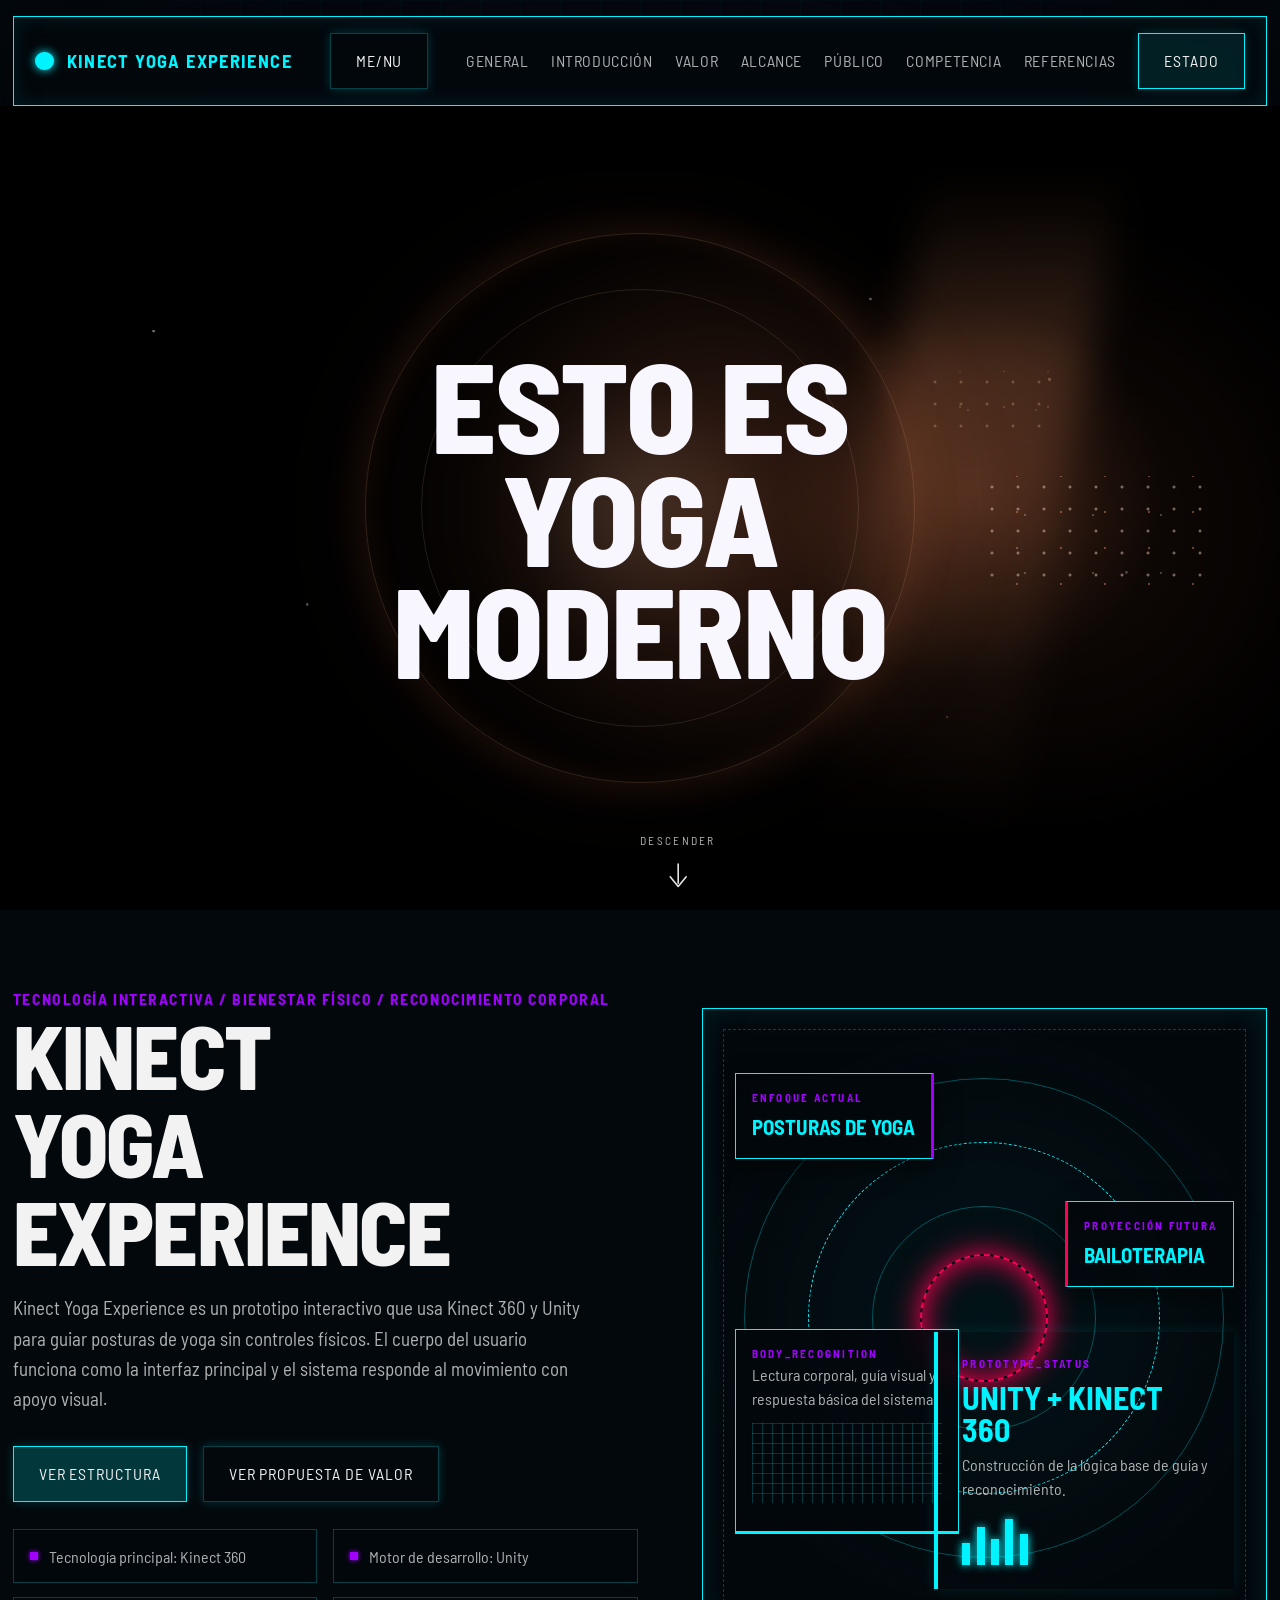
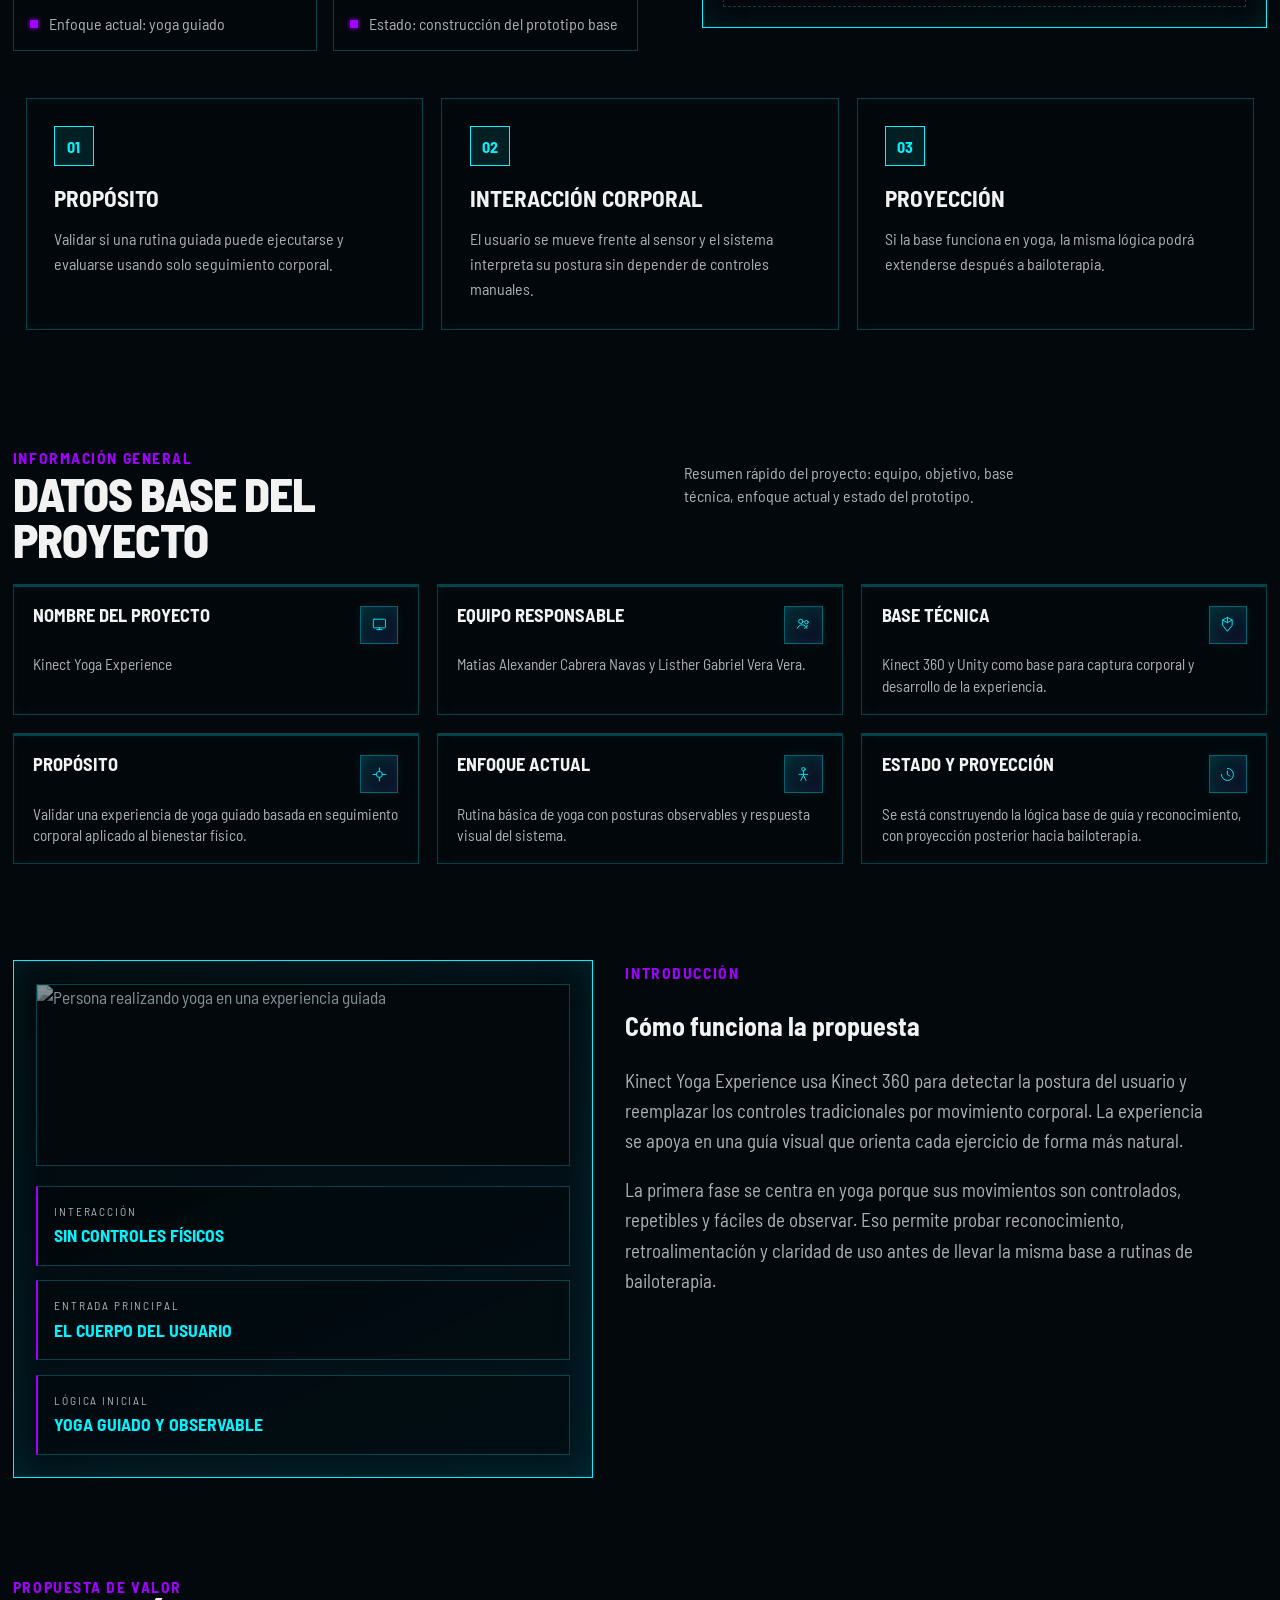
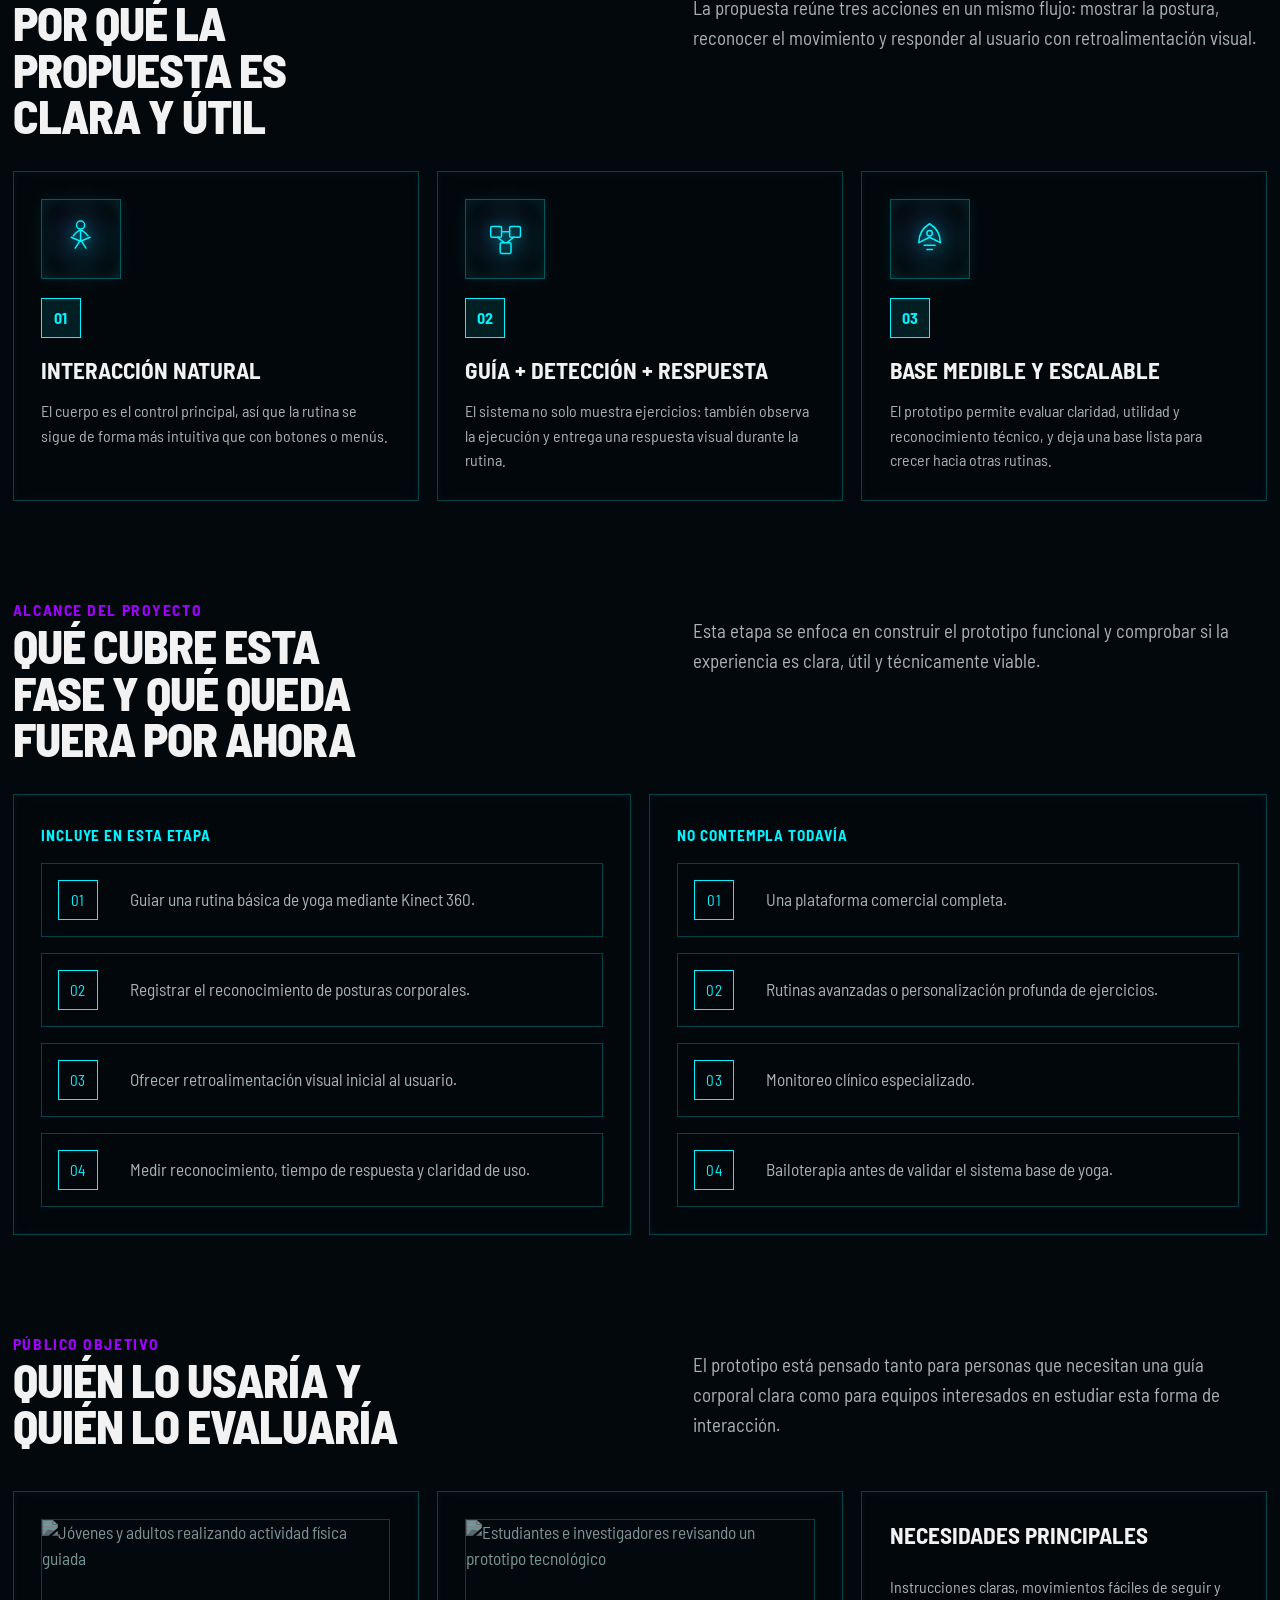
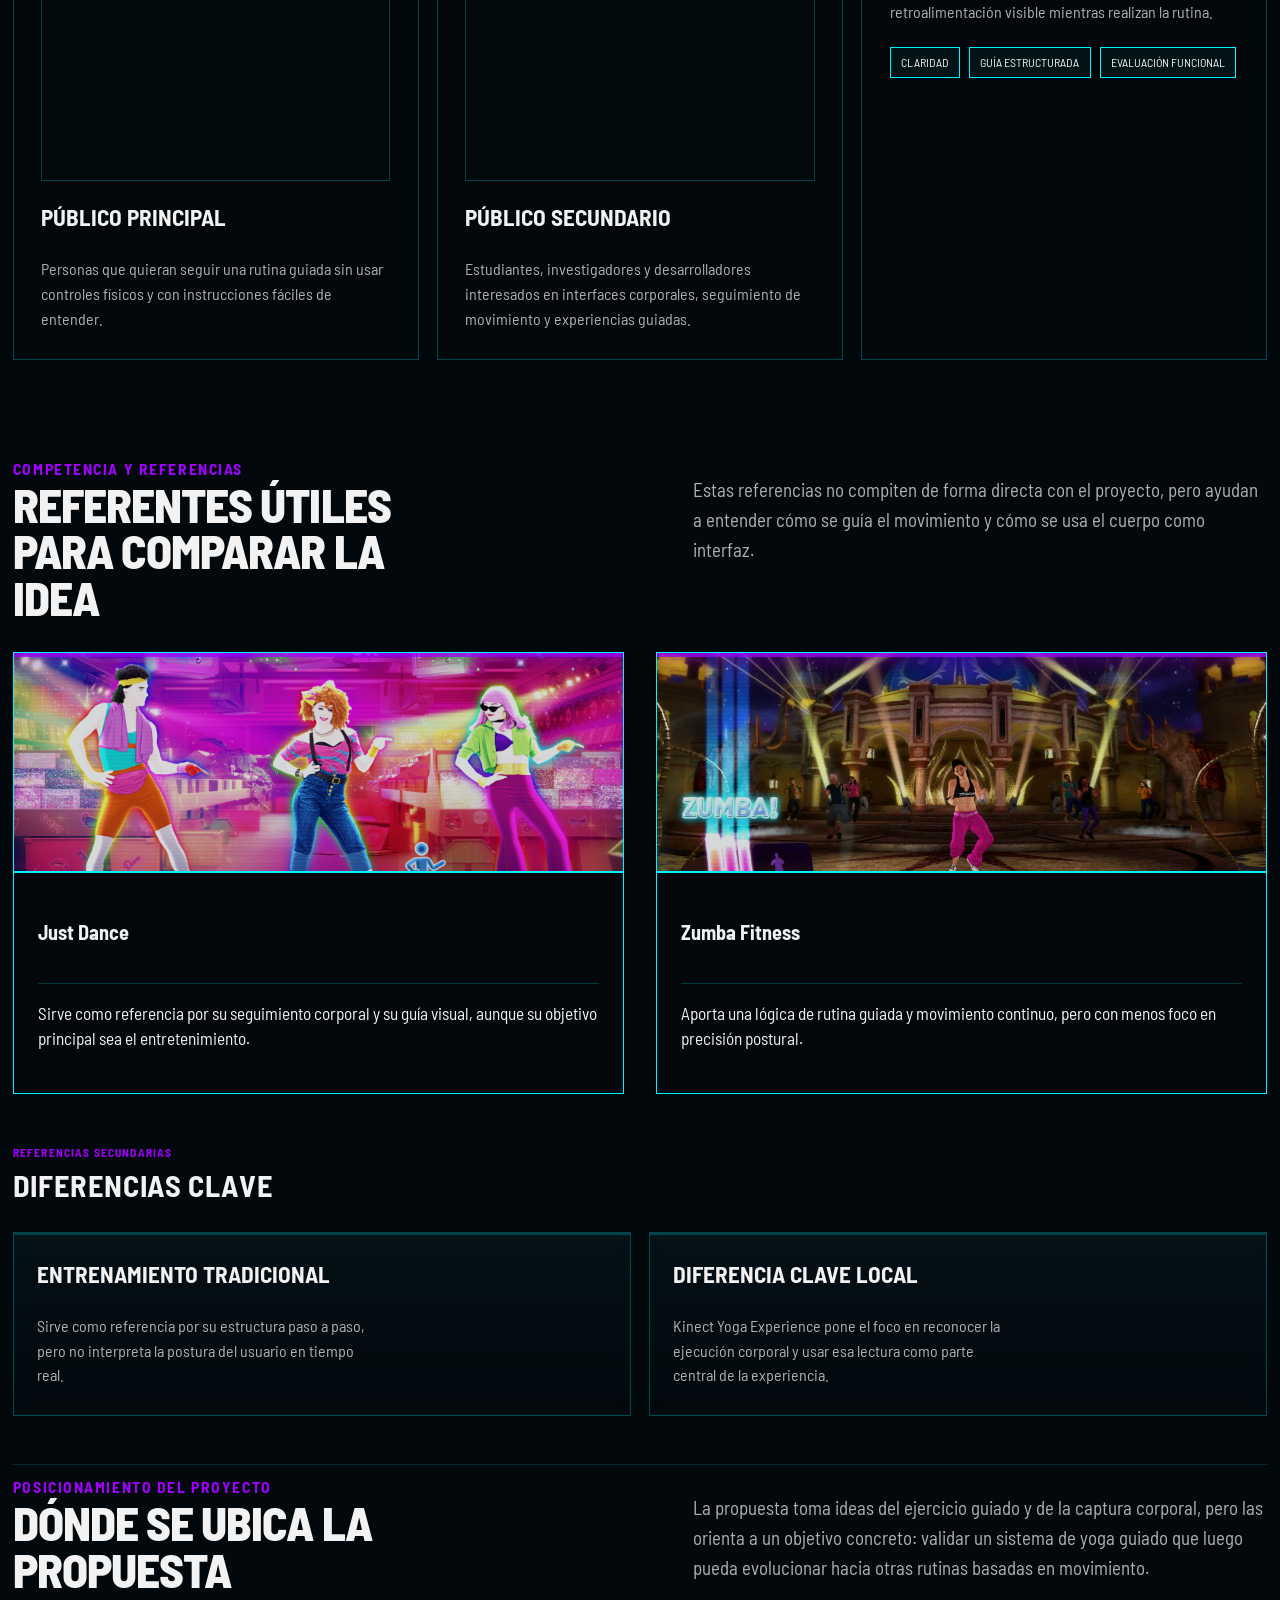
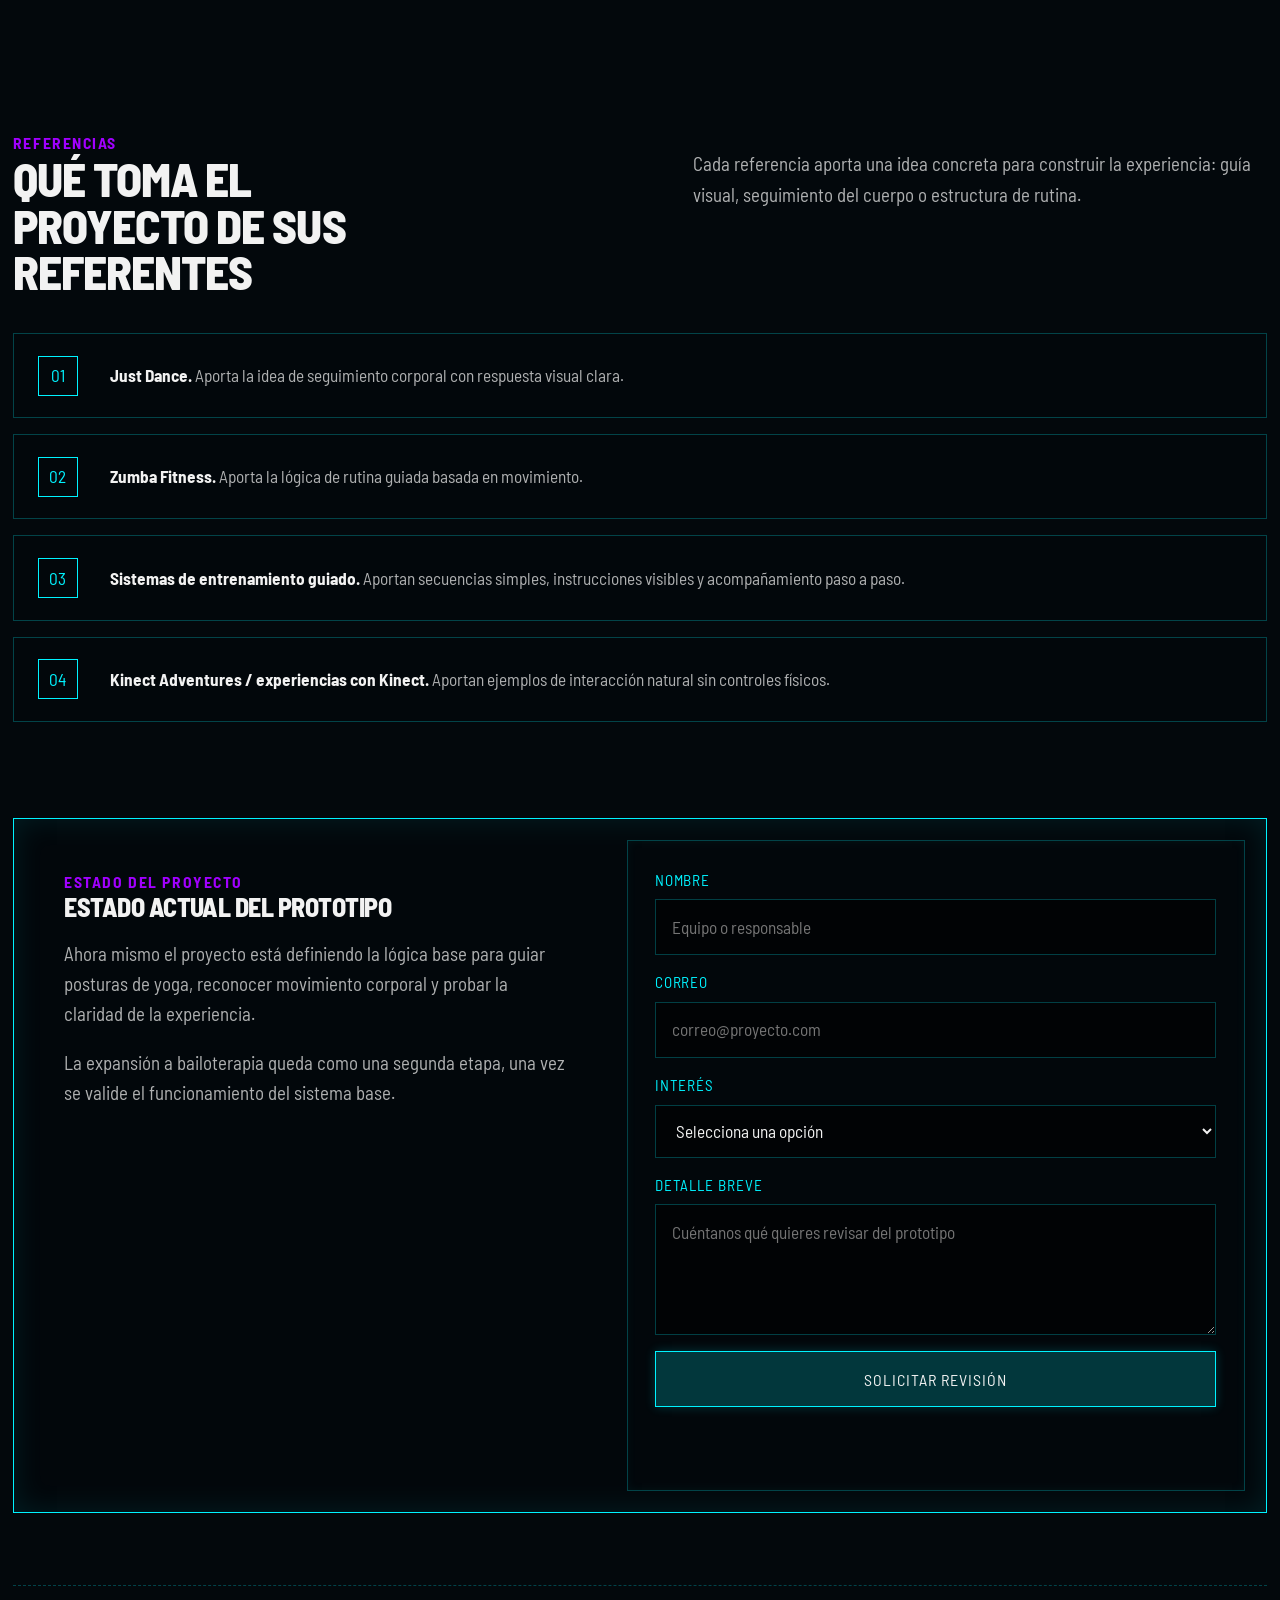
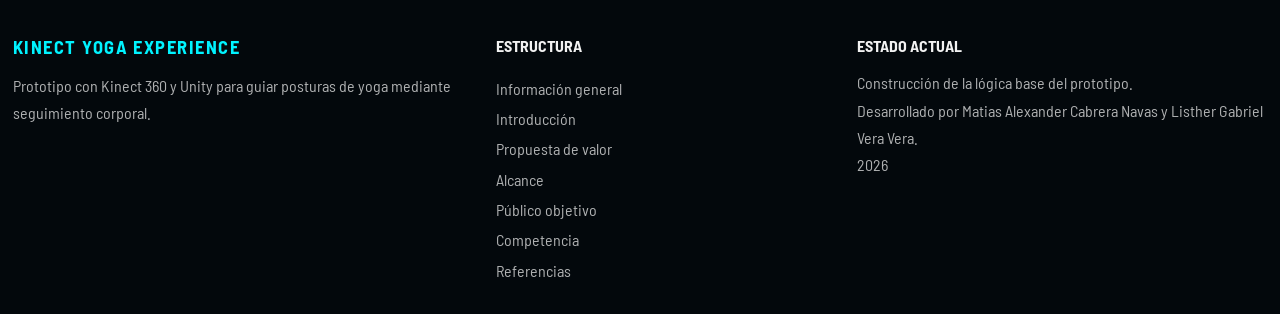
==== commit 1e459a6f: "Refactor project descriptions for clarity and update CSS styles for improved layout" ====
--- a/index.html
+++ b/index.html
@@ -161,7 +161,7 @@
               <h2>Datos base del proyecto</h2>
             </div>
             <p>
-              Es un prototipo académico orientado a comprobar si una rutina guiada puede entenderse, ejecutarse y evaluarse mediante seguimiento corporal.
+              Resumen rápido del proyecto: equipo, objetivo, base técnica, enfoque actual y estado del prototipo.
             </p>
           </div>
 
@@ -181,7 +181,7 @@
             </article>
             <article class="program-card" data-reveal>
               <div class="program-head">
-                <h3>Desarrolladores</h3>
+                <h3>Equipo responsable</h3>
                 <div class="info-card-icon" aria-hidden="true">
                   <svg viewBox="0 0 48 48" fill="none">
                     <circle cx="18" cy="17" r="5" />
@@ -191,11 +191,24 @@
                   </svg>
                 </div>
               </div>
-              <p>Matias Alexander Cabrera Navas.<br />Listher Gabriel Vera Vera.</p>
+              <p>Matias Alexander Cabrera Navas y Listher Gabriel Vera Vera.</p>
             </article>
             <article class="program-card" data-reveal>
               <div class="program-head">
-                <h3>Área</h3>
+                <h3>Base técnica</h3>
+                <div class="info-card-icon" aria-hidden="true">
+                  <svg viewBox="0 0 48 48" fill="none">
+                    <path d="M24 8 35 14v12L24 40 13 26V14L24 8Z" />
+                    <path d="M24 8v12" />
+                    <path d="M35 14 24 20 13 14" />
+                  </svg>
+                </div>
+              </div>
+              <p>Kinect 360 y Unity como base para captura corporal y desarrollo de la experiencia.</p>
+            </article>
+            <article class="program-card" data-reveal>
+              <div class="program-head">
+                <h3>Propósito</h3>
                 <div class="info-card-icon" aria-hidden="true">
                   <svg viewBox="0 0 48 48" fill="none">
                     <path d="M24 9v8" />
@@ -206,47 +219,7 @@
                   </svg>
                 </div>
               </div>
-              <p>Interacción corporal aplicada al bienestar físico.</p>
-            </article>
-            <article class="program-card" data-reveal>
-              <div class="program-head">
-                <h3>Tecnología principal</h3>
-                <div class="info-card-icon" aria-hidden="true">
-                  <svg viewBox="0 0 48 48" fill="none">
-                    <rect x="10" y="14" width="28" height="18" rx="3" />
-                    <circle cx="24" cy="23" r="5" />
-                    <path d="M16 36h16" />
-                  </svg>
-                </div>
-              </div>
-              <p>Kinect 360.</p>
-            </article>
-            <article class="program-card" data-reveal>
-              <div class="program-head">
-                <h3>Motor de desarrollo</h3>
-                <div class="info-card-icon" aria-hidden="true">
-                  <svg viewBox="0 0 48 48" fill="none">
-                    <path d="M24 8 35 14v12L24 40 13 26V14L24 8Z" />
-                    <path d="M24 8v12" />
-                    <path d="M35 14 24 20 13 14" />
-                  </svg>
-                </div>
-              </div>
-              <p>Unity.</p>
-            </article>
-            <article class="program-card" data-reveal>
-              <div class="program-head">
-                <h3>Objetivo principal</h3>
-                <div class="info-card-icon" aria-hidden="true">
-                  <svg viewBox="0 0 48 48" fill="none">
-                    <rect x="13" y="9" width="22" height="30" rx="2" />
-                    <path d="M18 18h12" />
-                    <path d="M18 24h12" />
-                    <path d="M18 30h8" />
-                  </svg>
-                </div>
-              </div>
-              <p>Validar un sistema de yoga guiado basado en seguimiento corporal.</p>
+              <p>Validar una experiencia de yoga guiado basada en seguimiento corporal aplicado al bienestar físico.</p>
             </article>
             <article class="program-card" data-reveal>
               <div class="program-head">
@@ -260,24 +233,11 @@
                   </svg>
                 </div>
               </div>
-              <p>Rutina básica de yoga con posturas observables.</p>
+              <p>Rutina básica de yoga con posturas observables y respuesta visual del sistema.</p>
             </article>
             <article class="program-card" data-reveal>
               <div class="program-head">
-                <h3>Proyección futura</h3>
-                <div class="info-card-icon" aria-hidden="true">
-                  <svg viewBox="0 0 48 48" fill="none">
-                    <path d="M12 33 22 23l6 6 8-10" />
-                    <path d="M29 19h7v7" />
-                    <path d="M12 39h24" />
-                  </svg>
-                </div>
-              </div>
-              <p>Adaptación del sistema hacia rutinas de bailoterapia.</p>
-            </article>
-            <article class="program-card" data-reveal>
-              <div class="program-head">
-                <h3>Estado del proyecto</h3>
+                <h3>Estado y proyección</h3>
                 <div class="info-card-icon" aria-hidden="true">
                   <svg viewBox="0 0 48 48" fill="none">
                     <path d="M24 10a14 14 0 1 1-14 14" />
@@ -285,7 +245,7 @@
                   </svg>
                 </div>
               </div>
-              <p>Construcción y ajuste de la lógica base de guía y reconocimiento.</p>
+              <p>Se está construyendo la lógica base de guía y reconocimiento, con proyección posterior hacia bailoterapia.</p>
             </article>
           </div>
         </section>
@@ -595,7 +555,7 @@
             </div>
 
             <div class="contact-card" data-reveal>
-              <form id="contact-form" name="review-request" method="POST" data-netlify="true" netlify-honeypot="bot-field">
+              <form id="contact-form" name="review-request" method="POST" action="/gracias/" data-success-url="/gracias/" data-netlify="true" netlify-honeypot="bot-field">
                 <input type="hidden" name="form-name" value="review-request" />
                 <p hidden>
                   <label>
--- a/styles.css
+++ b/styles.css
@@ -608,6 +608,17 @@
 
 .section-intro h2 { font-size: clamp(2.2rem, 3.7vw, 4rem); max-width: 16ch; }
 
+#informacion .section-intro {
+  gap: 1.6rem;
+  margin-bottom: 1.35rem;
+}
+
+#informacion .section-intro p {
+  max-width: 44ch;
+  font-size: 1rem;
+  line-height: 1.45;
+}
+
 /* PANELS & GRIDS */
 .problem-grid,
 .timeline,
@@ -623,7 +634,7 @@
 .timeline { grid-template-columns: repeat(4, minmax(0, 1fr)); }
 .program-grid { grid-template-columns: repeat(2, minmax(0, 1fr)); }
 .audience-grid { grid-template-columns: repeat(3, minmax(0, 1fr)); }
-.info-grid { grid-template-columns: repeat(4, minmax(0, 1fr)); }
+.info-grid { grid-template-columns: repeat(3, minmax(0, 1fr)); }
 .scope-grid { grid-template-columns: repeat(2, minmax(0, 1fr)); }
 .persona-grid { grid-template-columns: repeat(2, minmax(0, 1fr)); margin-top: 1.15rem; }
 .public-grid { align-items: stretch; }
@@ -729,6 +740,16 @@
 .program-card:hover { border-top-color: var(--forest); }
 .program-head { display: flex; align-items: center; gap: 0.9rem; margin-bottom: 0.7rem; }
 .program-head span { margin-bottom: 0; }
+#informacion .program-card {
+  min-height: auto;
+  padding: 1.15rem 1.2rem 1rem;
+}
+
+#informacion .program-head {
+  gap: 0.7rem;
+  margin-bottom: 0.35rem;
+}
+
 .info-grid .program-head {
   align-items: flex-start;
 }
@@ -736,6 +757,11 @@
 .info-grid .program-head h3 {
   flex: 1;
   margin: 0;
+}
+
+#informacion .program-head h3 {
+  font-size: 1.15rem;
+  line-height: 1.04;
 }
 
 .info-card-icon {
@@ -752,6 +778,11 @@
   box-shadow: inset 0 0 16px rgba(0, 243, 255, 0.12), 0 0 12px rgba(0, 243, 255, 0.08);
 }
 
+#informacion .info-card-icon {
+  width: 2.4rem;
+  height: 2.4rem;
+}
+
 .info-card-icon svg {
   width: 1.55rem;
   height: 1.55rem;
@@ -762,6 +793,11 @@
   filter: drop-shadow(0 0 6px rgba(0, 243, 255, 0.4));
 }
 
+#informacion .info-card-icon svg {
+  width: 1.3rem;
+  height: 1.3rem;
+}
+
 .info-grid .program-card:hover .info-card-icon {
   border-color: var(--mint);
   box-shadow: inset 0 0 18px rgba(161, 0, 255, 0.15), 0 0 16px rgba(0, 243, 255, 0.12);
@@ -773,6 +809,12 @@
 
 .info-grid .program-card p {
   margin-top: 1.1rem;
+}
+
+#informacion .program-card p {
+  margin-top: 0.65rem;
+  font-size: 0.96rem;
+  line-height: 1.42;
 }
 
 .info-grid .program-card:last-child {
@@ -973,6 +1015,56 @@
 .form-response.is-success { color: var(--forest); }
 .form-response.is-error { color: #ff8a58; }
 .form-response.is-loading { color: var(--mint); }
+
+/* SUCCESS PAGE */
+.success-page {
+  min-height: 100svh;
+}
+
+.success-shell {
+  width: min(calc(100% - 1.6rem), 920px);
+  margin: 0 auto;
+  padding: 7rem 0 3rem;
+}
+
+.success-card {
+  padding: 2rem;
+  border: 1px solid var(--forest);
+  background: rgba(3, 8, 12, 0.9);
+  box-shadow: inset 0 0 24px rgba(0, 243, 255, 0.08);
+}
+
+.success-kicker {
+  display: inline-block;
+  margin-bottom: 0.9rem;
+  color: var(--mint);
+  font-size: 0.95rem;
+  font-weight: 700;
+  letter-spacing: 0.1em;
+  text-transform: uppercase;
+}
+
+.success-card h1 {
+  margin: 0;
+  font-size: clamp(3.4rem, 8vw, 6rem);
+  line-height: 0.95;
+  text-transform: uppercase;
+}
+
+.success-card p {
+  max-width: 44ch;
+  margin: 1.2rem 0 0;
+  color: var(--ink-soft);
+  font-size: 1.12rem;
+  line-height: 1.55;
+}
+
+.success-actions {
+  display: flex;
+  flex-wrap: wrap;
+  gap: 1rem;
+  margin-top: 2rem;
+}
 
 /* FOOTER */
 .site-footer {
@@ -1286,15 +1378,19 @@
   }
 
   .intro-window-ring {
-    right: 4%;
+    left: 50%;
+    right: auto;
     width: min(40vw, 360px);
     height: min(40vw, 360px);
+    transform: translate(-50%, -50%);
   }
 
   .intro-window-glow {
-    right: -3%;
+    left: 50%;
+    right: auto;
     width: min(58vw, 620px);
     height: min(68vw, 700px);
+    transform: translate(-50%, -50%);
   }
 
   .hero {
@@ -1337,9 +1433,14 @@
     top: calc(100% + 0.6rem);
     display: none;
     flex-direction: column;
+    gap: 0.8rem;
     padding: 1rem;
     border: 1px solid var(--forest);
     background: rgba(3, 8, 12, 0.95);
+  }
+
+  .site-nav a {
+    font-size: 1.05rem;
   }
 
   body.menu-open .site-nav { display: flex; }
@@ -1361,32 +1462,55 @@
     padding-bottom: 3.2rem;
   }
 
+  .intro-window-copy {
+    padding: 0;
+  }
+
   .intro-window-title {
     font-size: clamp(3.8rem, 13vw, 6.4rem);
   }
 
-  .intro-window-beam {
-    right: 8%;
-    width: 8rem;
-  }
-
-  .intro-window-ring {
-    right: -6%;
-    width: 18rem;
-    height: 18rem;
-  }
-
-  .intro-window-glow {
-    right: -12%;
-    width: 26rem;
-    height: 34rem;
-  }
-
+  .intro-window-beam,
+  .intro-window-dust-one,
   .intro-window-dust-two {
     display: none;
   }
 
-  .stage-frame { min-height: 540px; }
+  .intro-window-ring {
+    left: 50%;
+    width: min(65vw, 22rem);
+    height: min(65vw, 22rem);
+  }
+
+  .intro-window-glow {
+    left: 50%;
+    width: min(78vw, 28rem);
+    height: min(78vw, 28rem);
+    opacity: 0.85;
+  }
+
+  .hero h1,
+  .section-intro h2,
+  .secondary-intro h3 {
+    max-width: none;
+  }
+
+  .lead,
+  .section-intro p:last-child,
+  .platform-copy p,
+  .cta-copy p {
+    max-width: none;
+  }
+
+  .stage-frame {
+    min-height: 500px;
+  }
+
+  .balance-card { top: 1.1rem; left: 1rem; }
+  .rhythm-card { top: 7.4rem; right: 1rem; }
+  .scan-card { top: auto; left: 1rem; bottom: 7.2rem; max-width: 12rem; }
+  .main-card { right: 1rem; bottom: 1rem; max-width: 15rem; }
+  .orbit-three { width: 24rem; height: 24rem; }
   .site-footer { grid-template-columns: 1fr; }
 }
 
@@ -1416,10 +1540,80 @@
     gap: 1.2rem;
   }
 
+  .signal-card,
+  .panel,
+  .step,
+  .program-card,
+  .audience-card,
+  .contact-card,
+  .main-reference-card,
+  .secondary-card {
+    padding: 1.15rem;
+  }
+
+  .program-card,
+  .audience-card {
+    min-height: auto;
+  }
+
+  .stage-frame {
+    display: grid;
+    gap: 0.9rem;
+    min-height: auto;
+    padding: 1rem;
+  }
+
+  .stage-frame::before,
+  .sun-disc,
+  .orbit,
+  .scan-grid {
+    display: none;
+  }
+
+  .main-card,
+  .scan-card,
+  .float-card {
+    position: relative;
+    inset: auto;
+    width: 100%;
+    max-width: none;
+  }
+
+  .main-card {
+    border-left: 3px solid var(--forest);
+  }
+
+  .balance-card,
+  .rhythm-card {
+    border-left: 3px solid var(--mint);
+    border-right: 0;
+  }
+
+  .rhythm-card {
+    border-left-color: var(--coral);
+  }
+
+  .scan-card {
+    border-bottom-width: 2px;
+  }
+
   .feature-list li {
     grid-template-columns: 2.6rem minmax(0, 1fr);
     padding: 1.1rem;
     font-size: 0.98rem;
+  }
+
+  .success-shell {
+    width: min(calc(100% - 0.9rem), 920px);
+    padding-top: 5.5rem;
+  }
+
+  .success-card {
+    padding: 1.25rem;
+  }
+
+  .success-card p {
+    font-size: 1rem;
   }
 
   .intro-window-text {
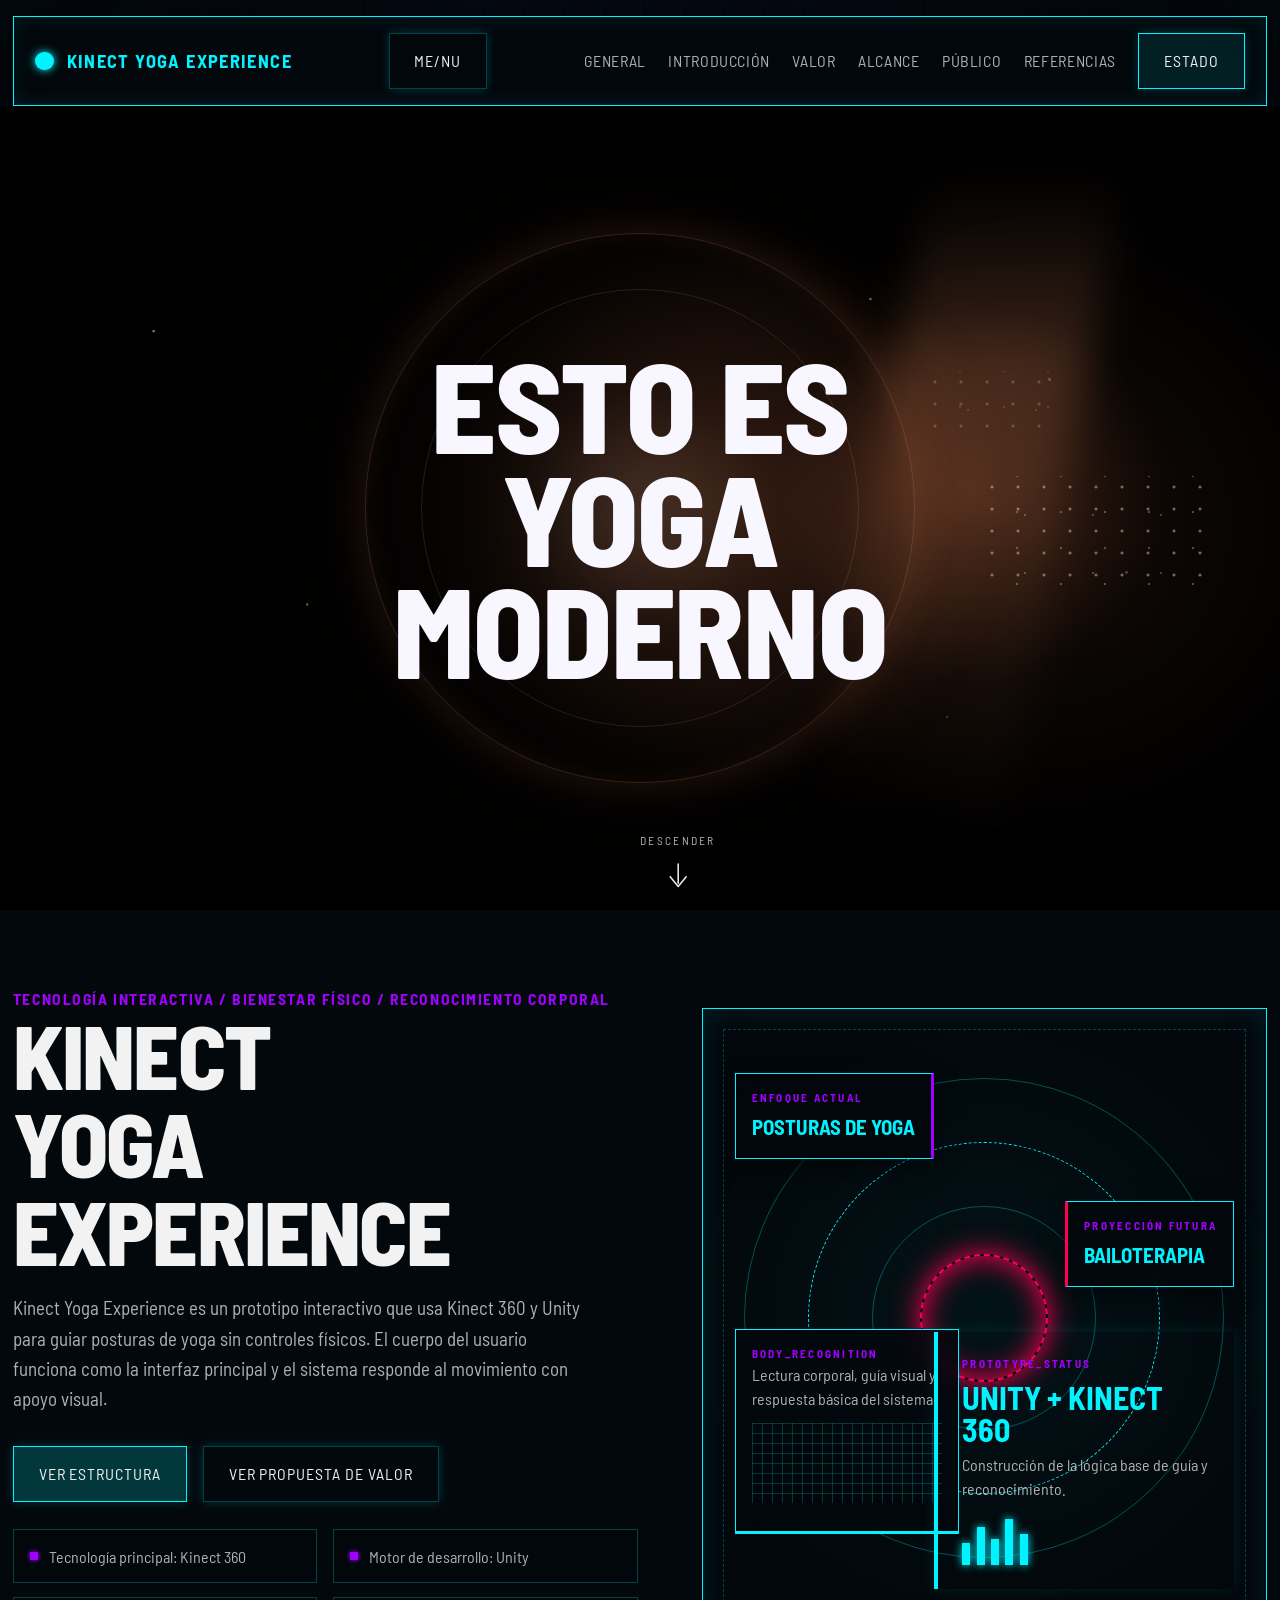
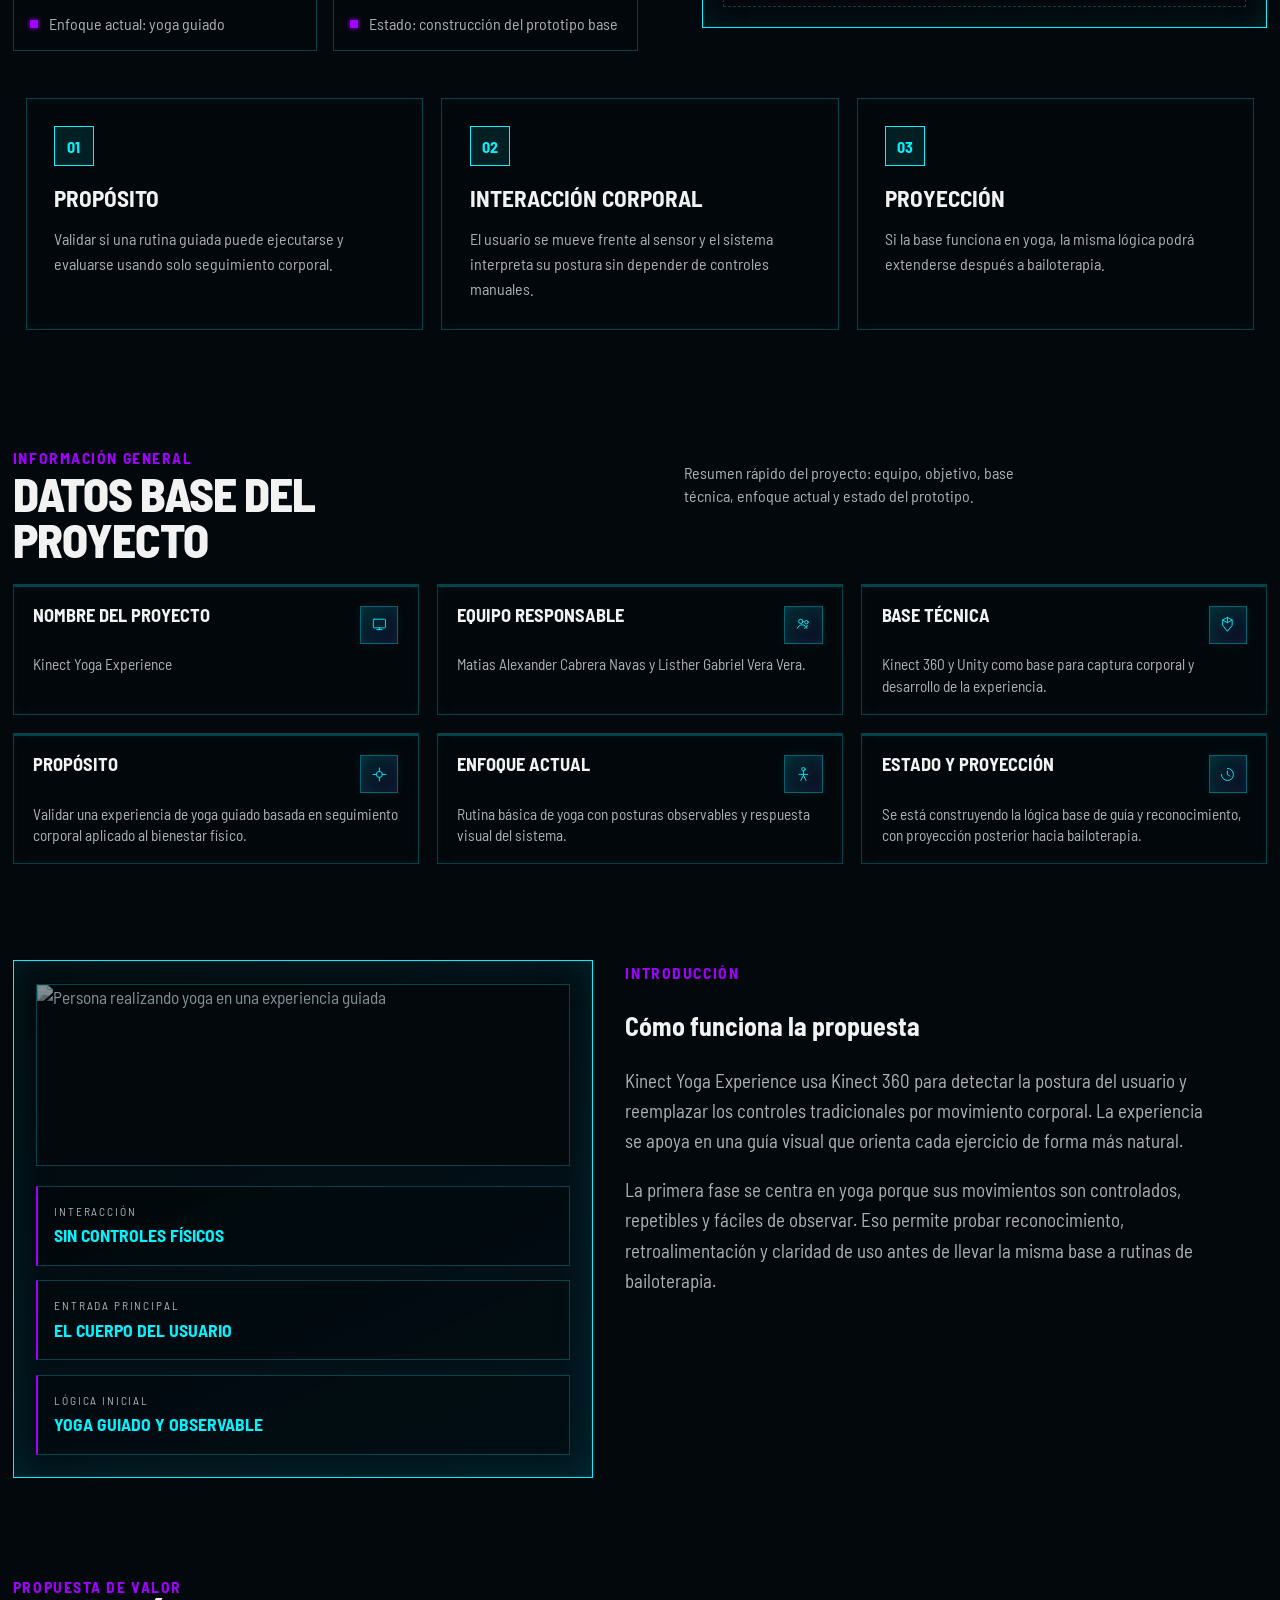
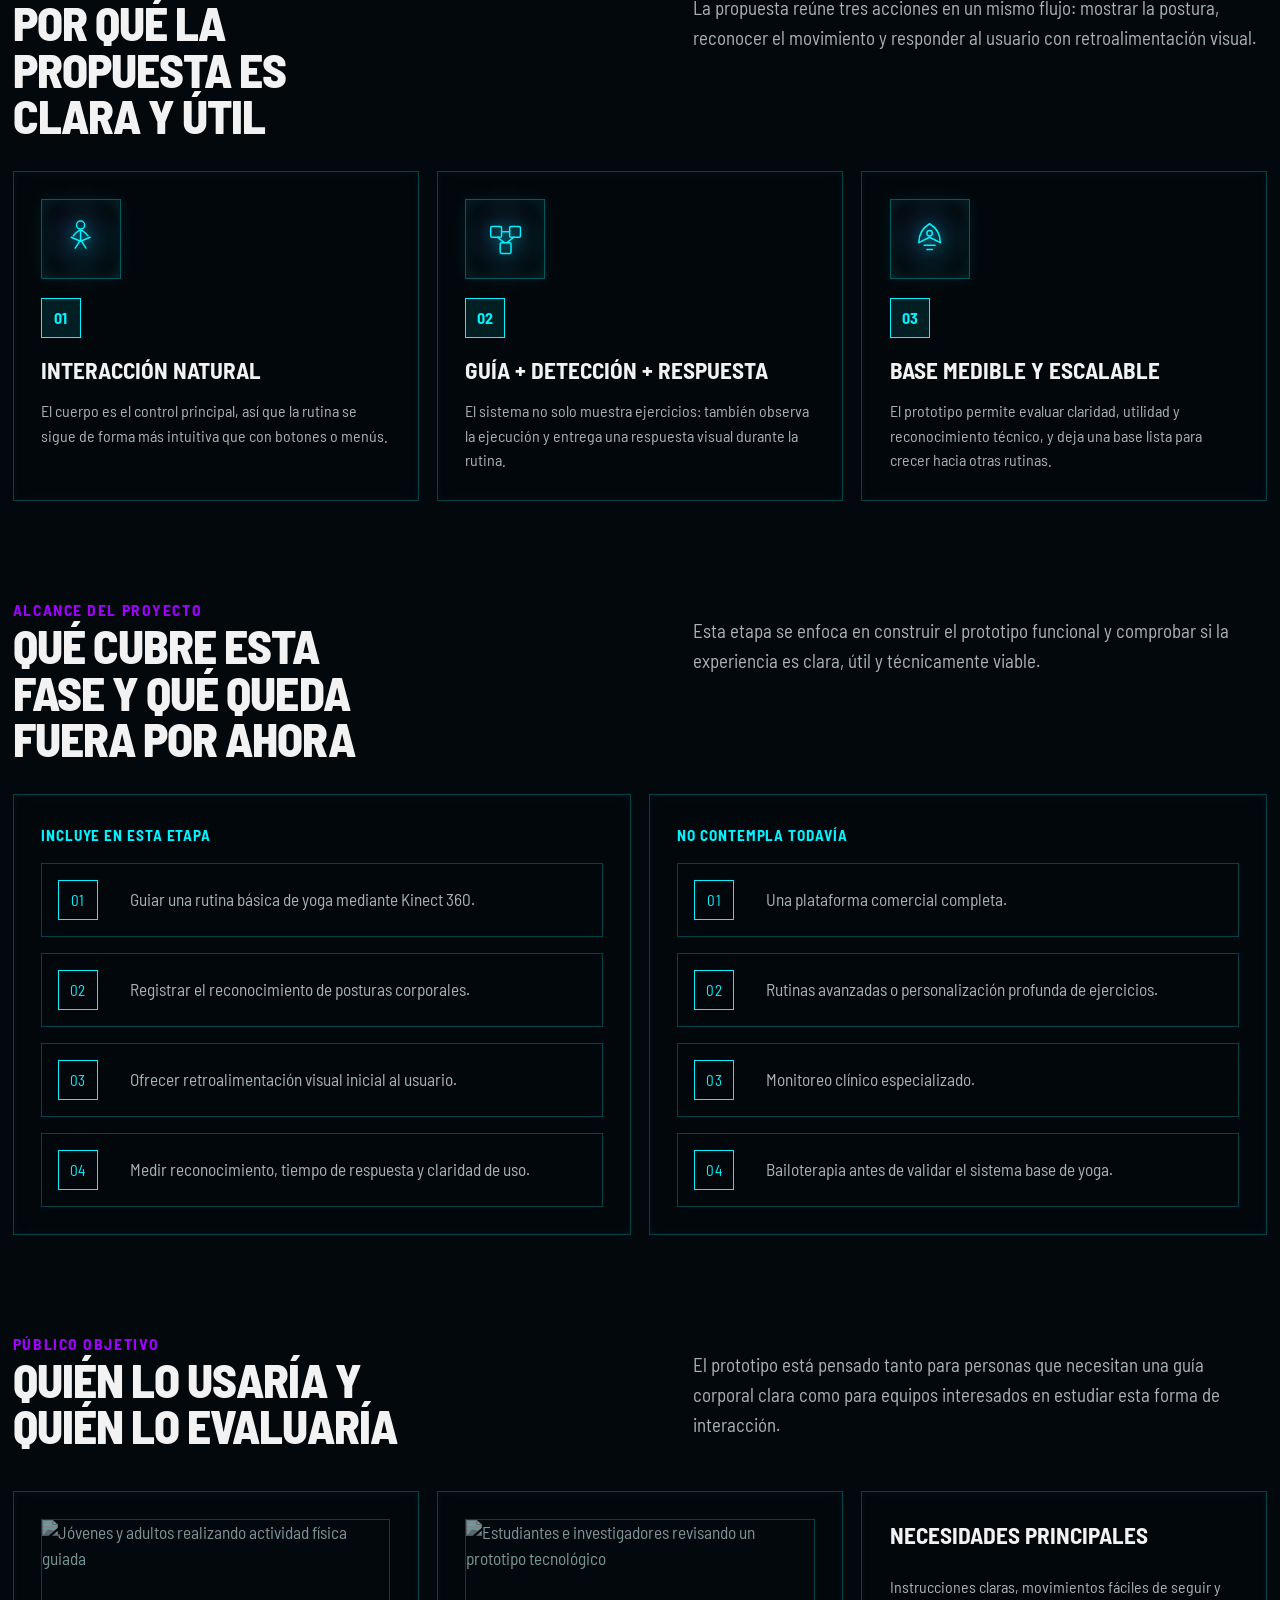
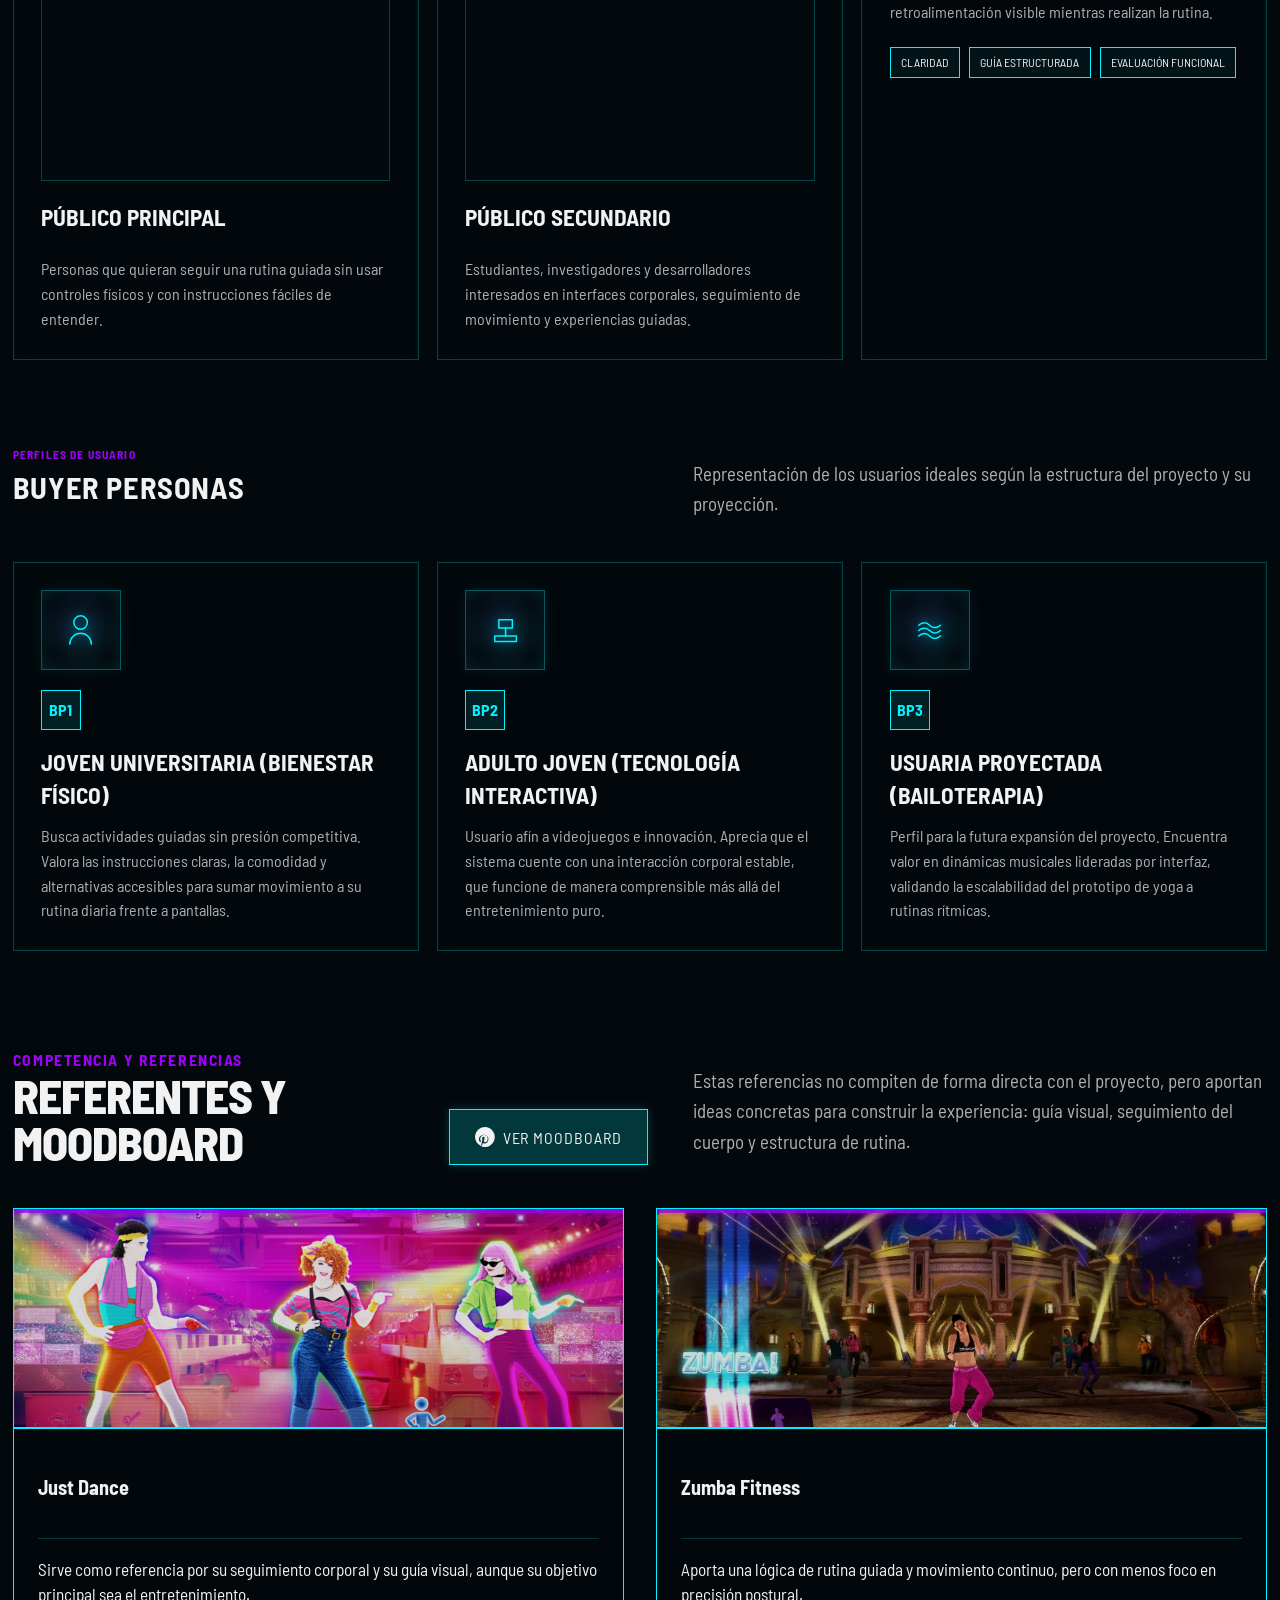
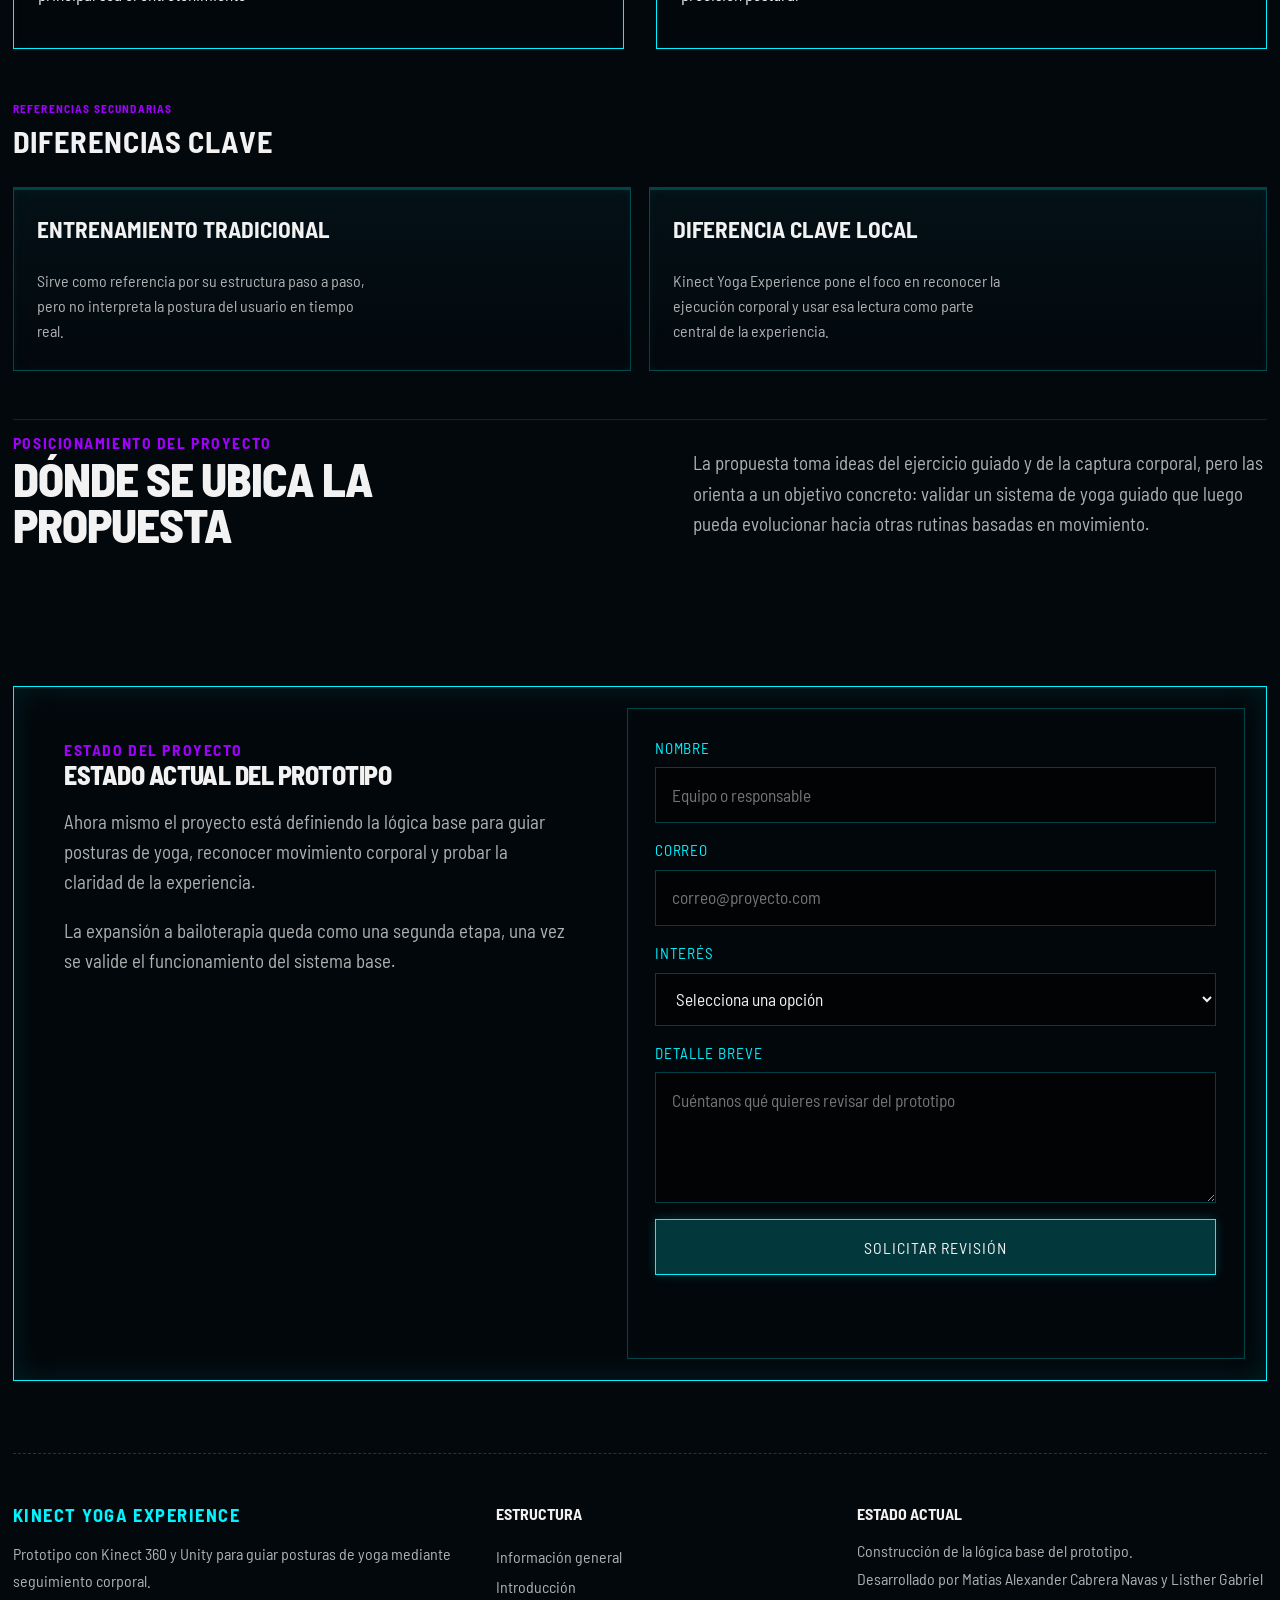
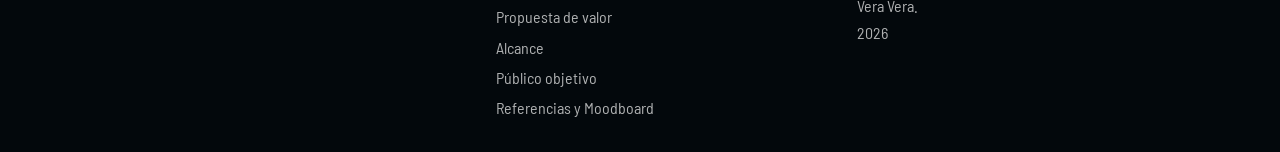
==== commit 86e4dc88: "Update user profiles section and refine references; remove redundant section for clarity" ====
--- a/index.html
+++ b/index.html
@@ -51,8 +51,7 @@
           <a href="#valor">Valor</a>
           <a href="#alcance">Alcance</a>
           <a href="#publico">Público</a>
-          <a href="#competencia">Competencia</a>
-          <a href="#referencias">Referencias</a>
+          <a href="#competencia">Referencias</a>
           <a class="button nav-cta" href="#contacto">Estado</a>
         </nav>
       </header>
@@ -426,16 +425,68 @@
               </div>
             </article>
           </div>
+
+          <div class="section-intro secondary-intro" data-reveal style="margin-top: 5rem;">
+            <div>
+              <span class="eyebrow small-eyebrow">Perfiles de usuario</span>
+              <h3>Buyer Personas</h3>
+            </div>
+            <p>Representación de los usuarios ideales según la estructura del proyecto y su proyección.</p>
+          </div>
+
+          <div class="problem-grid">
+            <article class="panel" data-reveal>
+              <div class="panel-icon" aria-hidden="true">
+                <svg viewBox="0 0 64 64" fill="none">
+                  <circle cx="32" cy="20" r="10" />
+                  <path d="M16 52c0-9 7-16 16-16s16 7 16 16" />
+                </svg>
+              </div>
+              <span class="panel-index">BP1</span>
+              <h3>Joven universitaria (Bienestar físico)</h3>
+              <p>Busca actividades guiadas sin presión competitiva. Valora las instrucciones claras, la comodidad y alternativas accesibles para sumar movimiento a su rutina diaria frente a pantallas.</p>
+            </article>
+            <article class="panel" data-reveal>
+              <div class="panel-icon" aria-hidden="true">
+                <svg viewBox="0 0 64 64" fill="none">
+                  <path d="M22 16h20v12H22z" />
+                  <path d="M32 28v12" />
+                  <path d="M16 40h32v8H16z" />
+                </svg>
+              </div>
+              <span class="panel-index">BP2</span>
+              <h3>Adulto joven (Tecnología interactiva)</h3>
+              <p>Usuario afín a videojuegos e innovación. Aprecia que el sistema cuente con una interacción corporal estable, que funcione de manera comprensible más allá del entretenimiento puro.</p>
+            </article>
+            <article class="panel" data-reveal>
+              <div class="panel-icon" aria-hidden="true">
+                <svg viewBox="0 0 64 64" fill="none">
+                  <path d="M16 24s8-8 16 0 16 0 16 0" />
+                  <path d="M16 32s8-8 16 0 16 0 16 0" />
+                  <path d="M16 40s8-8 16 0 16 0 16 0" />
+                </svg>
+              </div>
+              <span class="panel-index">BP3</span>
+              <h3>Usuaria proyectada (Bailoterapia)</h3>
+              <p>Perfil para la futura expansión del proyecto. Encuentra valor en dinámicas musicales lideradas por interfaz, validando la escalabilidad del prototipo de yoga a rutinas rítmicas.</p>
+            </article>
+          </div>
         </section>
 
         <section class="section references" id="competencia">
           <div class="section-intro" data-reveal>
-            <div>
-              <span class="eyebrow">Competencia y referencias</span>
-              <h2>Referentes útiles para comparar la idea</h2>
+            <div style="display: flex; flex-wrap: wrap; gap: 1rem; justify-content: space-between; align-items: flex-end; width: 100%;">
+              <div>
+                <span class="eyebrow">Competencia y referencias</span>
+                <h2>Referentes y Moodboard</h2>
+              </div>
+              <a href="https://pin.it/kdKQXzgt9" target="_blank" rel="noopener noreferrer" class="button primary" style="display: inline-flex; align-items: center; gap: 0.5rem; margin-top: 1rem;">
+                <svg width="20" height="20" viewBox="0 0 24 24" fill="currentColor" aria-hidden="true"><path d="M12 0a12 12 0 0 0-4.37 23.17c-.07-.74-.14-1.89.03-2.7l1.14-4.83s-.29-.58-.29-1.44c0-1.35.79-2.36 1.76-2.36.83 0 1.23.63 1.23 1.38 0 .84-.53 2.1-.81 3.27-.23.98.5 1.78 1.46 1.78 1.76 0 3.1-1.86 3.1-4.55 0-2.37-1.7-4.03-4.14-4.03-3.05 0-4.82 2.29-4.82 4.63 0 .84.32 1.74.72 2.23.08.1.09.18.06.29l-.27 1.1c-.04.16-.13.2-.3.12-1.12-.52-1.82-2.16-1.82-3.48 0-2.83 2.06-5.43 5.92-5.43 3.11 0 5.53 2.21 5.53 5.17 0 3.09-1.95 5.57-4.66 5.57-.9 0-1.76-.47-2.05-1.03l-.56 2.12c-.2.78-.75 1.75-1.12 2.34A12 12 0 1 0 12 0z"/></svg>
+                Ver Moodboard
+              </a>
             </div>
             <p>
-              Estas referencias no compiten de forma directa con el proyecto, pero ayudan a entender cómo se guía el movimiento y cómo se usa el cuerpo como interfaz.
+              Estas referencias no compiten de forma directa con el proyecto, pero aportan ideas concretas para construir la experiencia: guía visual, seguimiento del cuerpo y estructura de rutina.
             </p>
           </div>
 
@@ -508,37 +559,6 @@
               La propuesta toma ideas del ejercicio guiado y de la captura corporal, pero las orienta a un objetivo concreto: validar un sistema de yoga guiado que luego pueda evolucionar hacia otras rutinas basadas en movimiento.
             </p>
           </div>
-        </section>
-
-        <section class="section programs" id="referencias">
-          <div class="section-intro" data-reveal>
-            <div>
-              <span class="eyebrow">Referencias</span>
-              <h2>Qué toma el proyecto de sus referentes</h2>
-            </div>
-            <p>
-              Cada referencia aporta una idea concreta para construir la experiencia: guía visual, seguimiento del cuerpo o estructura de rutina.
-            </p>
-          </div>
-
-          <ul class="feature-list" data-reveal>
-            <li>
-              <span aria-hidden="true">01</span>
-              <div><strong>Just Dance.</strong> Aporta la idea de seguimiento corporal con respuesta visual clara.</div>
-            </li>
-            <li>
-              <span aria-hidden="true">02</span>
-              <div><strong>Zumba Fitness.</strong> Aporta la lógica de rutina guiada basada en movimiento.</div>
-            </li>
-            <li>
-              <span aria-hidden="true">03</span>
-              <div><strong>Sistemas de entrenamiento guiado.</strong> Aportan secuencias simples, instrucciones visibles y acompañamiento paso a paso.</div>
-            </li>
-            <li>
-              <span aria-hidden="true">04</span>
-              <div><strong>Kinect Adventures / experiencias con Kinect.</strong> Aportan ejemplos de interacción natural sin controles físicos.</div>
-            </li>
-          </ul>
         </section>
 
         <section class="section cta" id="contacto">
@@ -606,8 +626,7 @@
           <a href="#valor">Propuesta de valor</a>
           <a href="#alcance">Alcance</a>
           <a href="#publico">Público objetivo</a>
-          <a href="#competencia">Competencia</a>
-          <a href="#referencias">Referencias</a>
+          <a href="#competencia">Referencias y Moodboard</a>
         </nav>
         <div class="footer-col">
           <strong>Estado actual</strong>
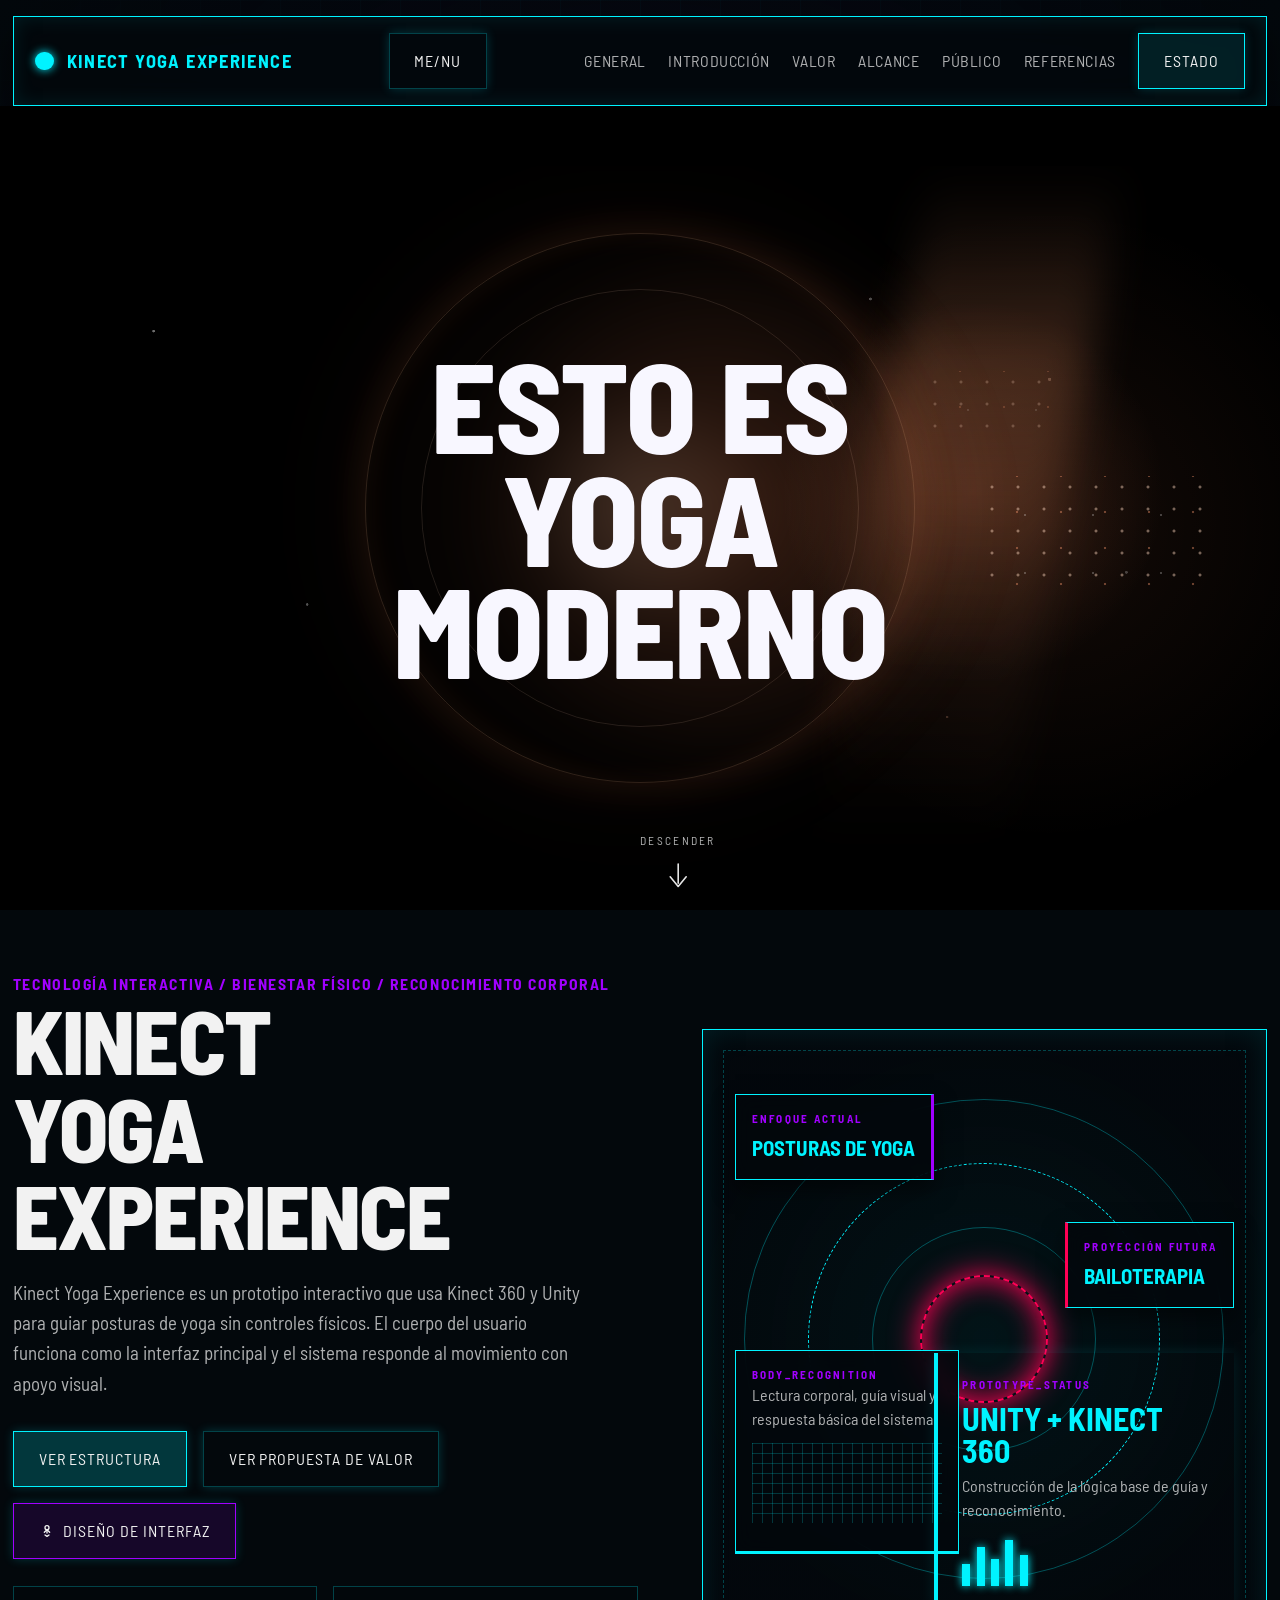
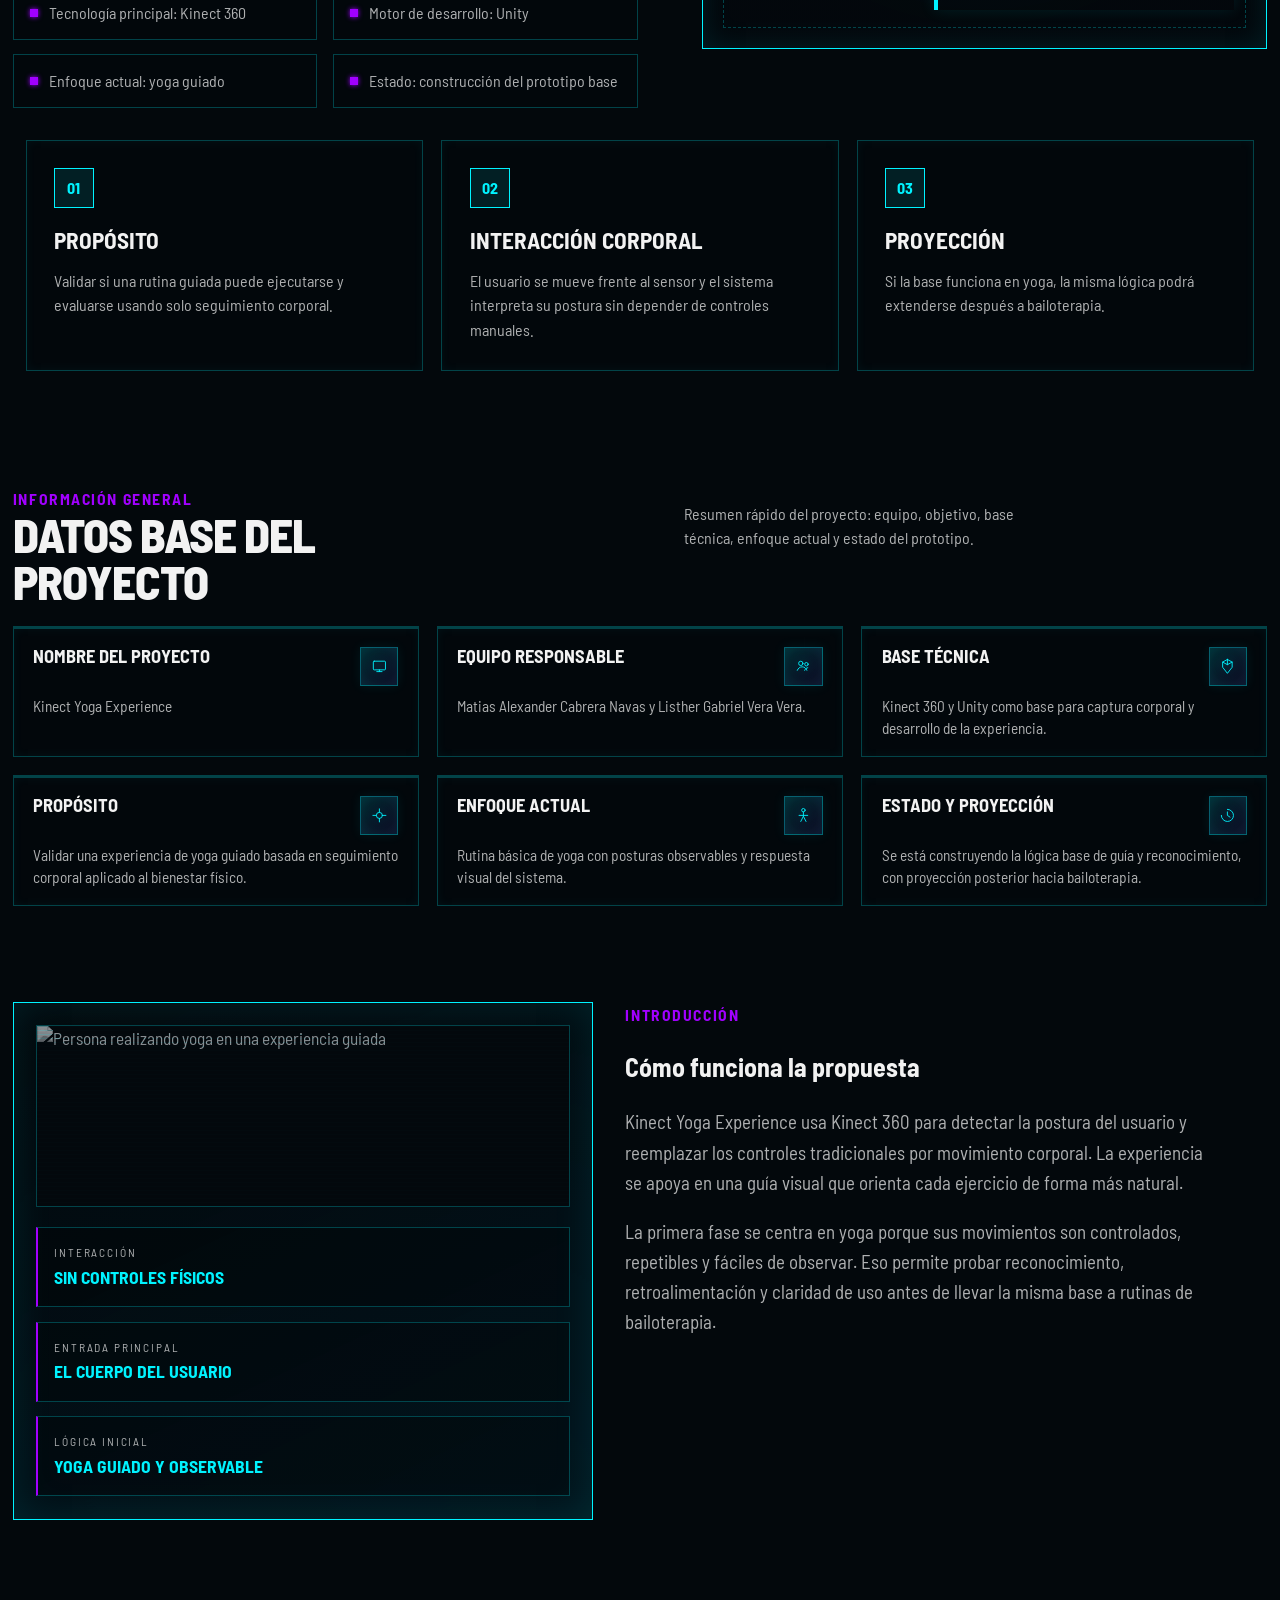
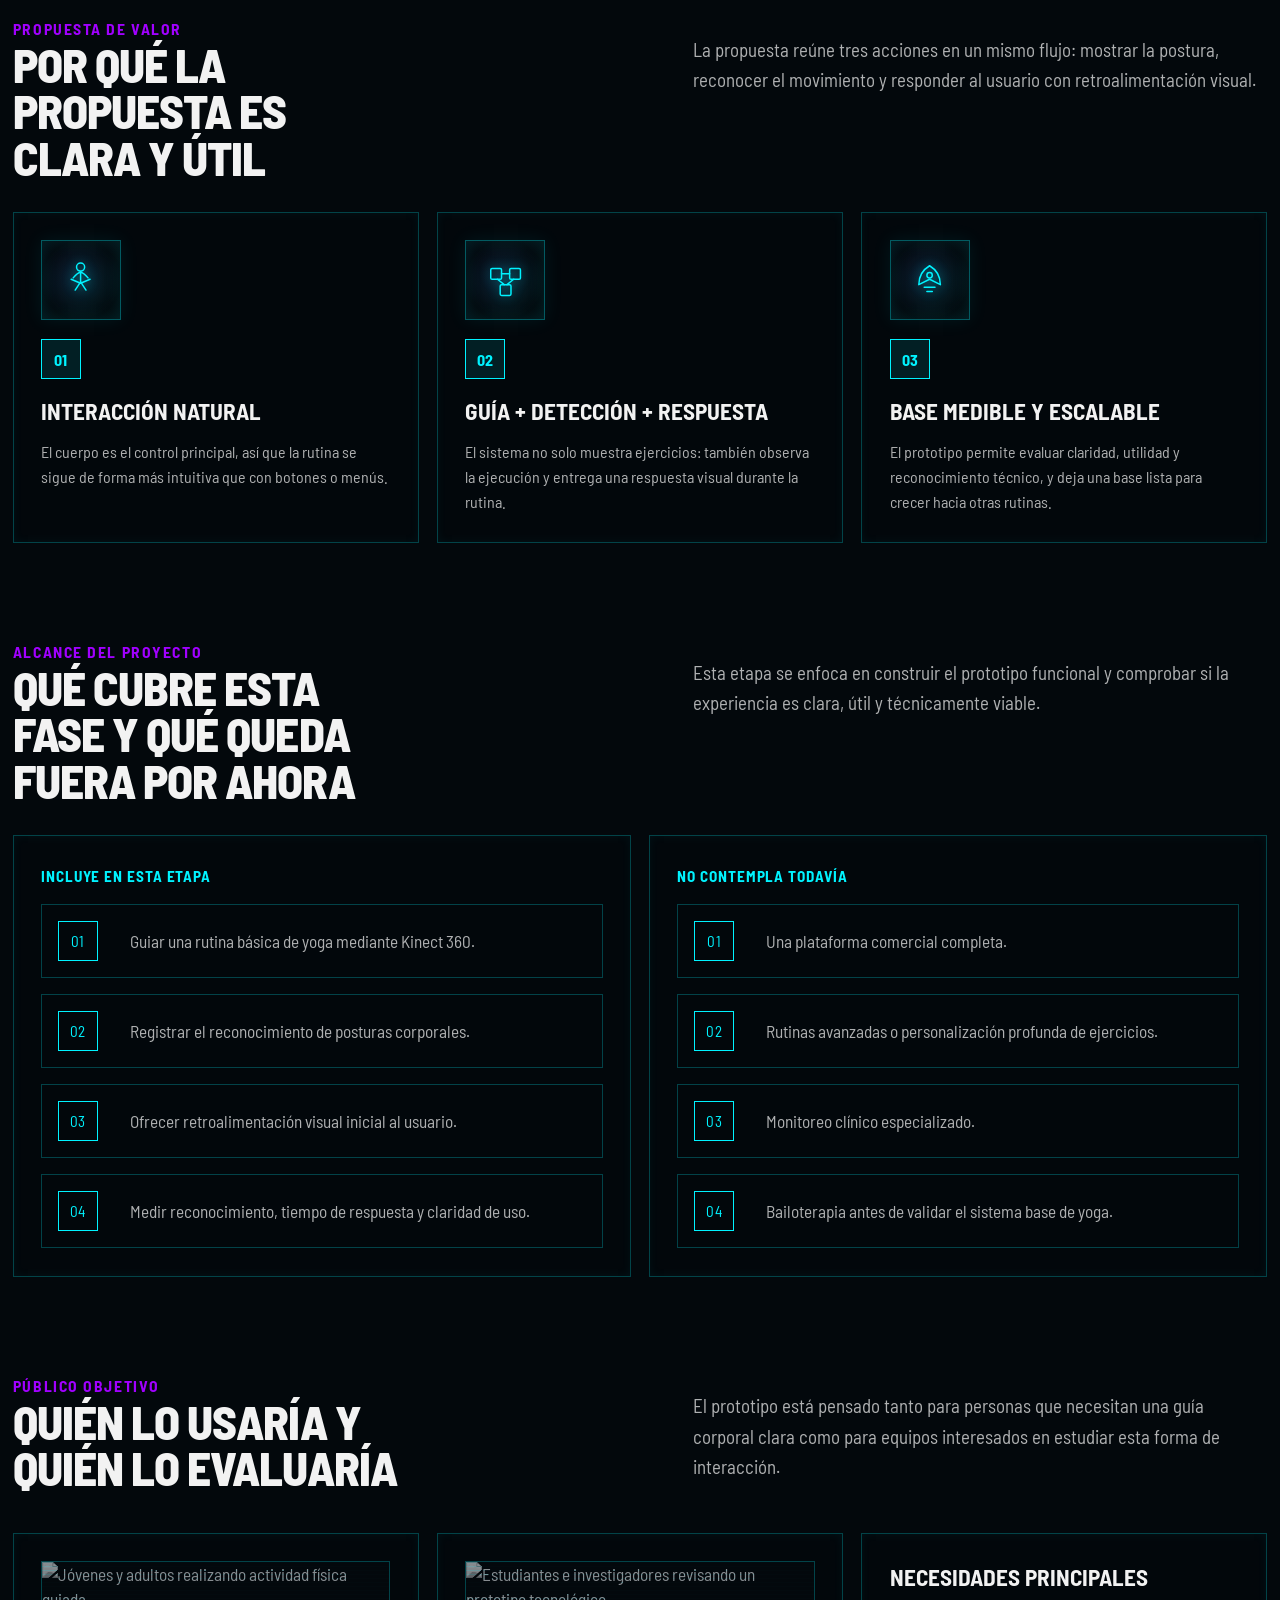
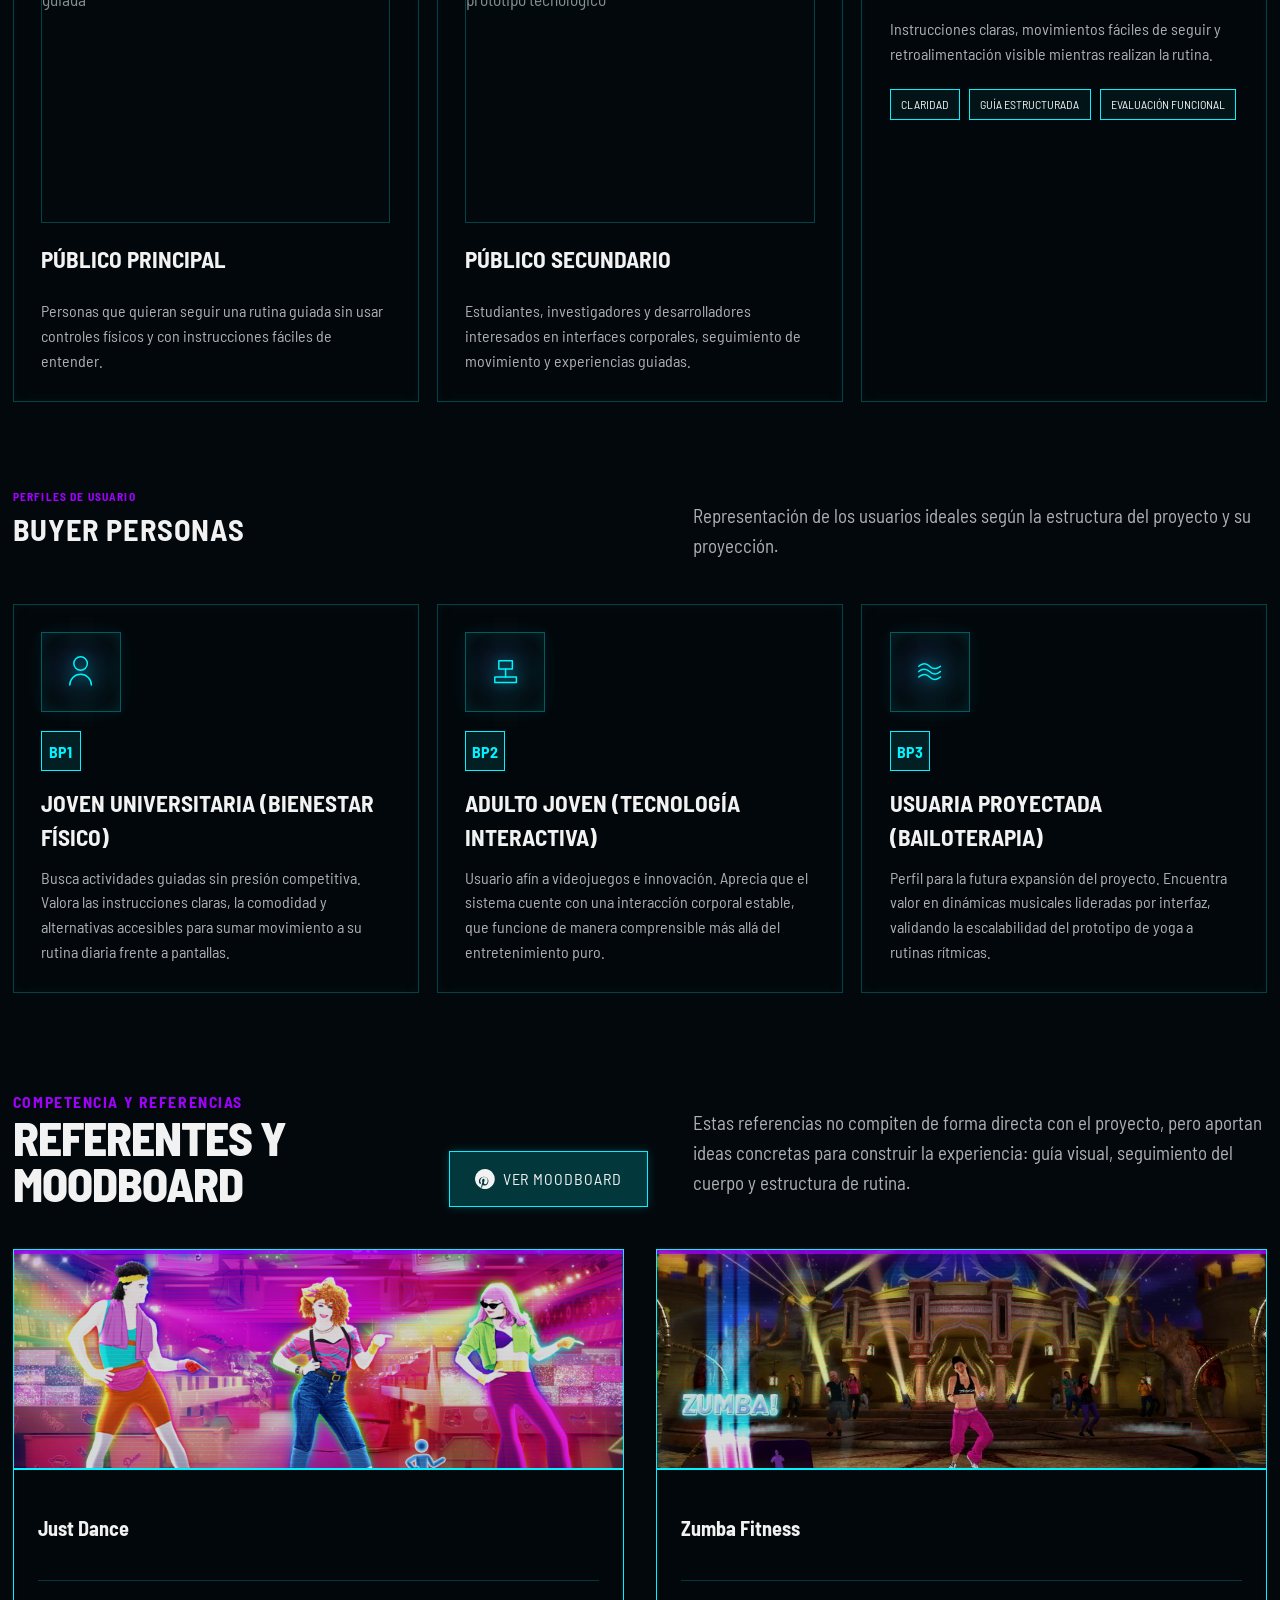
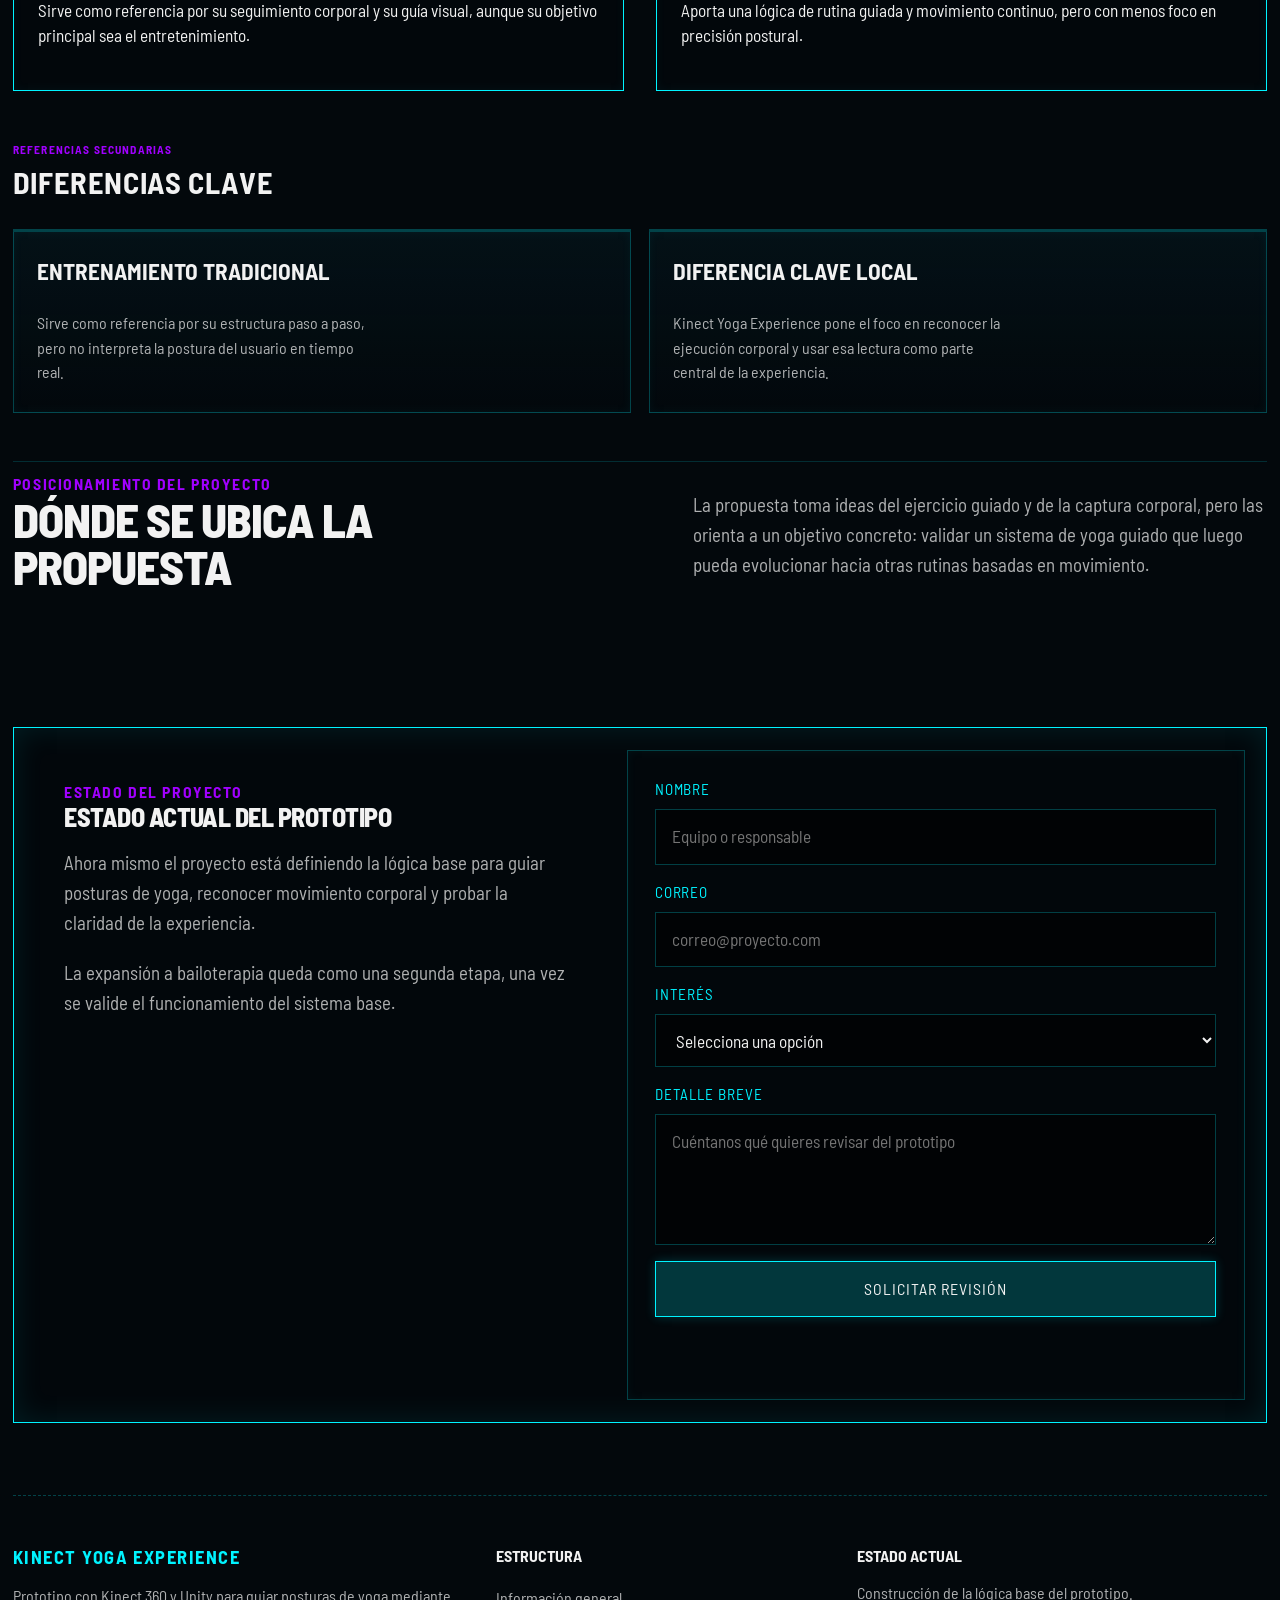
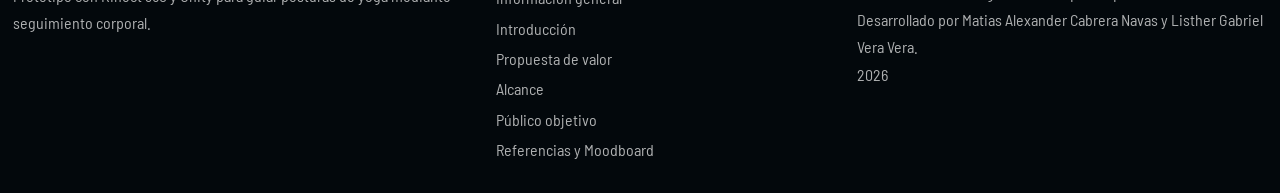
==== commit 7ac8513b: "feat: add Kinect interface and interactive features - Added a new Kinect interface page (interfaz-ki" ====
--- a/index.html
+++ b/index.html
@@ -93,6 +93,15 @@
             <div class="hero-actions" data-reveal>
               <a href="#informacion" class="button primary">Ver estructura</a>
               <a href="#valor" class="button ghost">Ver propuesta de valor</a>
+                <a class="button kinect-launch-btn" href="interfaz-kinect.html" aria-label="Abrir la página de interfaz Kinect">
+                  <svg viewBox="0 0 24 24" fill="none" aria-hidden="true">
+                    <circle cx="12" cy="7" r="3" />
+                    <path d="M12 10v5" />
+                    <path d="M8 14l4-4 4 4" />
+                    <path d="M9 18l3 2 3-2" />
+                  </svg>
+                  Diseño de interfaz
+                </a>
             </div>
             <ul class="hero-points" data-reveal aria-label="Resumen general del proyecto">
               <li>Tecnología principal: Kinect 360</li>
--- a/styles.css
+++ b/styles.css
@@ -1669,3 +1669,538 @@
     height: 190px;
   }
 }
+
+/* --------------------------------------------------
+   KINECT INTERFACE PAGE
+-------------------------------------------------- */
+
+.kinect-launch-btn {
+  display: inline-flex;
+  align-items: center;
+  gap: 0.55rem;
+  background: rgba(161, 0, 255, 0.12);
+  border-color: var(--mint);
+  color: var(--ink);
+}
+
+.kinect-launch-btn svg {
+  width: 1rem;
+  height: 1rem;
+  stroke: currentColor;
+  stroke-width: 2;
+  stroke-linecap: round;
+  stroke-linejoin: round;
+}
+
+.kinect-launch-btn:hover {
+  background: var(--mint);
+  color: #fff;
+  box-shadow: 0 0 20px var(--mint);
+}
+
+.kinect-page-body {
+  min-height: 100vh;
+  margin: 0;
+  color: #fff;
+  background:
+    radial-gradient(circle at top, rgba(111, 76, 255, 0.18), transparent 34%),
+    linear-gradient(180deg, #04060d 0%, #070a13 100%);
+}
+
+.kinect-page-body::before,
+.kinect-page-body::after {
+  display: none;
+}
+
+.kinect-page-shell {
+  width: min(calc(100% - 2rem), 1120px);
+  margin: 0 auto;
+  padding: 2rem 0 4rem;
+  display: grid;
+  gap: 1.75rem;
+}
+
+.kinect-page-shell-wide {
+  width: min(calc(100% - 2rem), 1280px);
+}
+
+.kinect-page-header {
+  display: flex;
+  align-items: flex-end;
+  justify-content: space-between;
+  gap: 1.5rem;
+}
+
+.kinect-page-header h1 {
+  margin: 0.4rem 0 0;
+  font-size: clamp(2rem, 4vw, 3rem);
+  line-height: 0.95;
+  text-transform: uppercase;
+  letter-spacing: 0.05em;
+}
+
+.kinect-page-kicker,
+.kinect-page-section-kicker,
+.kinect-panel-kicker {
+  margin: 0;
+  font-size: 0.8rem;
+  font-weight: 800;
+  letter-spacing: 0.18em;
+  text-transform: uppercase;
+}
+
+.kinect-page-kicker,
+.kinect-page-section-kicker {
+  color: rgba(121, 230, 255, 0.85);
+}
+
+.kinect-page-copy {
+  max-width: 44rem;
+  margin: 0.75rem 0 0;
+  color: rgba(255, 255, 255, 0.74);
+}
+
+.kinect-page-back {
+  display: inline-flex;
+  align-items: center;
+  justify-content: center;
+  min-height: 3rem;
+  padding: 0.8rem 1.2rem;
+  border: 1px solid rgba(121, 230, 255, 0.4);
+  color: #ffffff;
+  background: rgba(121, 230, 255, 0.08);
+  font-size: 0.88rem;
+  font-weight: 700;
+  letter-spacing: 0.1em;
+  text-transform: uppercase;
+  transition: background 180ms ease, transform 180ms ease;
+}
+
+.kinect-page-back:hover,
+.kinect-page-back:focus-visible {
+  background: rgba(121, 230, 255, 0.16);
+  transform: translateY(-2px);
+}
+
+.kinect-page-section {
+  display: grid;
+  gap: 0.9rem;
+}
+
+.kinect-page-section-copy {
+  max-width: 52rem;
+}
+
+.kinect-page-section-copy h2 {
+  margin: 0.2rem 0 0.45rem;
+  font-size: clamp(1.55rem, 3vw, 2.25rem);
+  text-transform: uppercase;
+  letter-spacing: 0.04em;
+}
+
+.kinect-page-section-copy p:last-child {
+  margin: 0;
+  color: rgba(255, 255, 255, 0.72);
+}
+
+.kinect-screen {
+  position: relative;
+  min-height: 620px;
+  overflow: hidden;
+  border: 1px solid rgba(121, 230, 255, 0.26);
+  border-radius: 18px;
+  background: #040811;
+  box-shadow: 0 28px 70px rgba(0, 0, 0, 0.42), inset 0 0 0 1px rgba(121, 230, 255, 0.08);
+}
+
+.kinect-screen-background {
+  position: absolute;
+  inset: 0;
+  background-position: center;
+  background-repeat: no-repeat;
+  background-size: cover;
+}
+
+.kinect-screen-background-room {
+  background-image:
+    linear-gradient(90deg, rgba(4, 6, 12, 0.1) 0%, rgba(4, 6, 12, 0.05) 57%, rgba(4, 6, 12, 0.58) 76%, rgba(4, 6, 12, 0.8) 100%),
+    url("kinect-room-bg.svg");
+}
+
+.kinect-screen-background-session {
+  background-image:
+    linear-gradient(180deg, rgba(4, 6, 12, 0.08) 0%, rgba(4, 6, 12, 0.16) 100%),
+    url("kinect-session-bg.svg");
+}
+
+.kinect-screen-room::after,
+.kinect-screen-session::after {
+  content: "";
+  position: absolute;
+  inset: 0;
+  background: linear-gradient(180deg, rgba(6, 11, 20, 0.1), rgba(6, 11, 20, 0.34));
+  pointer-events: none;
+}
+
+.kinect-side-panel {
+  position: absolute;
+  top: 0;
+  right: 0;
+  bottom: 0;
+  width: min(32vw, 360px);
+  padding: 1.8rem;
+  display: flex;
+  flex-direction: column;
+  gap: 1rem;
+  background: rgba(255, 255, 255, 0.985);
+  color: #111;
+  z-index: 2;
+}
+
+.kinect-side-panel-wide {
+  width: min(35vw, 410px);
+}
+
+.kinect-panel-header h3 {
+  margin: 0.35rem 0 0.4rem;
+  font-size: 1.9rem;
+  line-height: 0.96;
+  text-transform: uppercase;
+  letter-spacing: 0.04em;
+}
+
+.kinect-panel-copy {
+  margin: 0;
+  color: #565656;
+}
+
+.kinect-selection-list,
+.kinect-series-list {
+  display: flex;
+  flex-direction: column;
+  gap: 0.8rem;
+}
+
+.kinect-selectable {
+  position: relative;
+  padding: 1rem 1rem 1.15rem;
+  border: 2px solid #d8d8d8;
+  border-radius: 12px;
+  background: #f5f5f5;
+  color: #111;
+  text-align: left;
+  cursor: none;
+  transition: background 180ms ease, border-color 180ms ease, transform 180ms ease;
+  overflow: hidden;
+}
+
+.kinect-selectable:hover,
+.kinect-selectable.kinect-hovered {
+  border-color: #2d2d2d;
+  background: #ececec;
+}
+
+.kinect-selectable.kinect-active {
+  border-color: #111;
+  background: #111;
+  color: #fff;
+  transform: translateX(6px);
+}
+
+.kinect-selectable-title,
+.kinect-series-card-title {
+  display: block;
+  font-size: 1.35rem;
+  font-weight: 800;
+  line-height: 1;
+  text-transform: uppercase;
+  letter-spacing: 0.03em;
+}
+
+.kinect-selectable-meta,
+.kinect-series-card-meta {
+  display: block;
+  margin-top: 0.4rem;
+  color: inherit;
+  opacity: 0.72;
+}
+
+.kinect-series-card {
+  padding-right: 5.25rem;
+}
+
+.kinect-series-card-time {
+  position: absolute;
+  top: 1.05rem;
+  right: 1rem;
+  font-size: 0.84rem;
+  font-weight: 800;
+  letter-spacing: 0.12em;
+  text-transform: uppercase;
+  opacity: 0.75;
+}
+
+.kinect-dwell-bar {
+  position: absolute;
+  left: 0;
+  right: 0;
+  bottom: 0;
+  height: 4px;
+  background: rgba(0, 0, 0, 0.12);
+}
+
+.kinect-dwell-fill {
+  display: block;
+  width: 0;
+  height: 100%;
+  background: #111;
+}
+
+.kinect-selectable.kinect-active .kinect-dwell-fill {
+  background: #fff;
+}
+
+.kinect-gesture-hint {
+  margin: 0;
+  color: #666;
+  font-size: 0.82rem;
+}
+
+.kinect-page-status {
+  margin: 0;
+  color: #4a4a4a;
+  font-size: 0.82rem;
+  font-weight: 800;
+  letter-spacing: 0.12em;
+  text-transform: uppercase;
+}
+
+.kinect-camera-feed {
+  position: absolute;
+  left: 1.6rem;
+  bottom: 1.6rem;
+  width: 190px;
+  aspect-ratio: 1;
+  padding: 0.55rem;
+  border: 2px solid rgba(76, 255, 151, 0.55);
+  border-radius: 14px;
+  background: rgba(4, 16, 13, 0.88);
+  box-shadow: 0 0 30px rgba(76, 255, 151, 0.16);
+  z-index: 2;
+}
+
+.kinect-camera-feed-label,
+.kinect-camera-feed-user {
+  position: absolute;
+  left: 0.75rem;
+  font-size: 0.72rem;
+  font-weight: 800;
+  letter-spacing: 0.14em;
+  text-transform: uppercase;
+  color: #72ffb2;
+  z-index: 1;
+}
+
+.kinect-camera-feed-label {
+  top: 0.6rem;
+}
+
+.kinect-camera-feed-user {
+  bottom: 0.65rem;
+}
+
+.kinect-camera-canvas {
+  width: 100%;
+  height: 100%;
+  display: block;
+  border-radius: 10px;
+  background: #06110d;
+}
+
+.kinect-camera-feed-session {
+  width: 178px;
+}
+
+.kinect-hand-cursor {
+  position: absolute;
+  top: 0;
+  left: 0;
+  color: #111;
+  pointer-events: none;
+  z-index: 4;
+  opacity: 0;
+  transform: translate(-50%, -50%);
+  filter: drop-shadow(0 3px 8px rgba(0, 0, 0, 0.24));
+}
+
+.kinect-hand-cursor.visible {
+  opacity: 1;
+}
+
+.kinect-selected-label {
+  position: absolute;
+  inset: 0;
+  display: flex;
+  align-items: center;
+  justify-content: center;
+  padding: 1rem;
+  background: rgba(0, 0, 0, 0.8);
+  color: #fff;
+  font-size: 1.05rem;
+  font-weight: 800;
+  letter-spacing: 0.08em;
+  text-transform: uppercase;
+}
+
+.kinect-session-progress {
+  position: absolute;
+  top: 1.5rem;
+  left: 50%;
+  width: min(62vw, 620px);
+  transform: translateX(-50%);
+  display: grid;
+  grid-template-columns: auto 1fr auto;
+  align-items: center;
+  gap: 0.85rem;
+  z-index: 2;
+}
+
+.kinect-session-progress-title,
+.kinect-session-progress-time {
+  font-size: 0.9rem;
+  font-weight: 800;
+  letter-spacing: 0.14em;
+  text-transform: uppercase;
+  color: #d8f7ff;
+}
+
+.kinect-session-progress-track {
+  height: 16px;
+  padding: 2px;
+  border-radius: 999px;
+  border: 1px solid rgba(105, 221, 255, 0.65);
+  background: rgba(7, 17, 31, 0.78);
+  box-shadow: 0 0 16px rgba(105, 221, 255, 0.16);
+}
+
+.kinect-session-progress-fill {
+  display: block;
+  width: 42%;
+  height: 100%;
+  border-radius: 999px;
+  background: linear-gradient(90deg, #72f7ff 0%, #d65cff 100%);
+}
+
+.kinect-session-moves {
+  position: absolute;
+  top: 6.4rem;
+  left: 1.7rem;
+  display: flex;
+  flex-direction: column;
+  gap: 0.85rem;
+  width: min(22vw, 240px);
+  z-index: 2;
+}
+
+.kinect-session-move {
+  padding: 1rem;
+  border: 1px solid rgba(105, 221, 255, 0.24);
+  border-radius: 16px;
+  background: rgba(7, 16, 30, 0.7);
+  backdrop-filter: blur(6px);
+  color: #ecfbff;
+  box-shadow: inset 0 0 0 1px rgba(105, 221, 255, 0.06);
+}
+
+.kinect-session-move.is-current {
+  border-color: rgba(214, 92, 255, 0.75);
+  box-shadow: 0 0 26px rgba(214, 92, 255, 0.22), inset 0 0 0 1px rgba(214, 92, 255, 0.2);
+}
+
+.kinect-session-move-state {
+  display: block;
+  margin-bottom: 0.35rem;
+  color: #7fe6ff;
+  font-size: 0.72rem;
+  font-weight: 800;
+  letter-spacing: 0.14em;
+  text-transform: uppercase;
+}
+
+.kinect-session-move strong {
+  font-size: 1.2rem;
+  line-height: 1;
+  text-transform: uppercase;
+  letter-spacing: 0.04em;
+}
+
+@media (max-width: 980px) {
+  .kinect-page-header {
+    align-items: stretch;
+    flex-direction: column;
+  }
+
+  .kinect-screen {
+    min-height: 700px;
+  }
+
+  .kinect-side-panel,
+  .kinect-side-panel-wide {
+    width: min(44vw, 390px);
+  }
+
+  .kinect-session-progress {
+    width: min(72vw, 580px);
+  }
+
+  .kinect-session-moves {
+    width: min(28vw, 240px);
+  }
+}
+
+@media (max-width: 760px) {
+  .kinect-page-shell,
+  .kinect-page-shell-wide {
+    width: min(calc(100% - 1rem), 1280px);
+    padding: 1.25rem 0 2rem;
+  }
+
+  .kinect-screen {
+    min-height: 760px;
+  }
+
+  .kinect-side-panel,
+  .kinect-side-panel-wide {
+    top: auto;
+    left: 0;
+    right: 0;
+    width: auto;
+    min-height: 330px;
+    border-top: 1px solid rgba(0, 0, 0, 0.08);
+  }
+
+  .kinect-camera-feed {
+    width: 156px;
+    left: 1rem;
+    bottom: 21.5rem;
+  }
+
+  .kinect-camera-feed-session {
+    bottom: 1rem;
+  }
+
+  .kinect-session-progress {
+    left: 1rem;
+    right: 1rem;
+    width: auto;
+    transform: none;
+    grid-template-columns: 1fr;
+  }
+
+  .kinect-session-moves {
+    top: 7.8rem;
+    left: 1rem;
+    right: 1rem;
+    width: auto;
+  }
+}
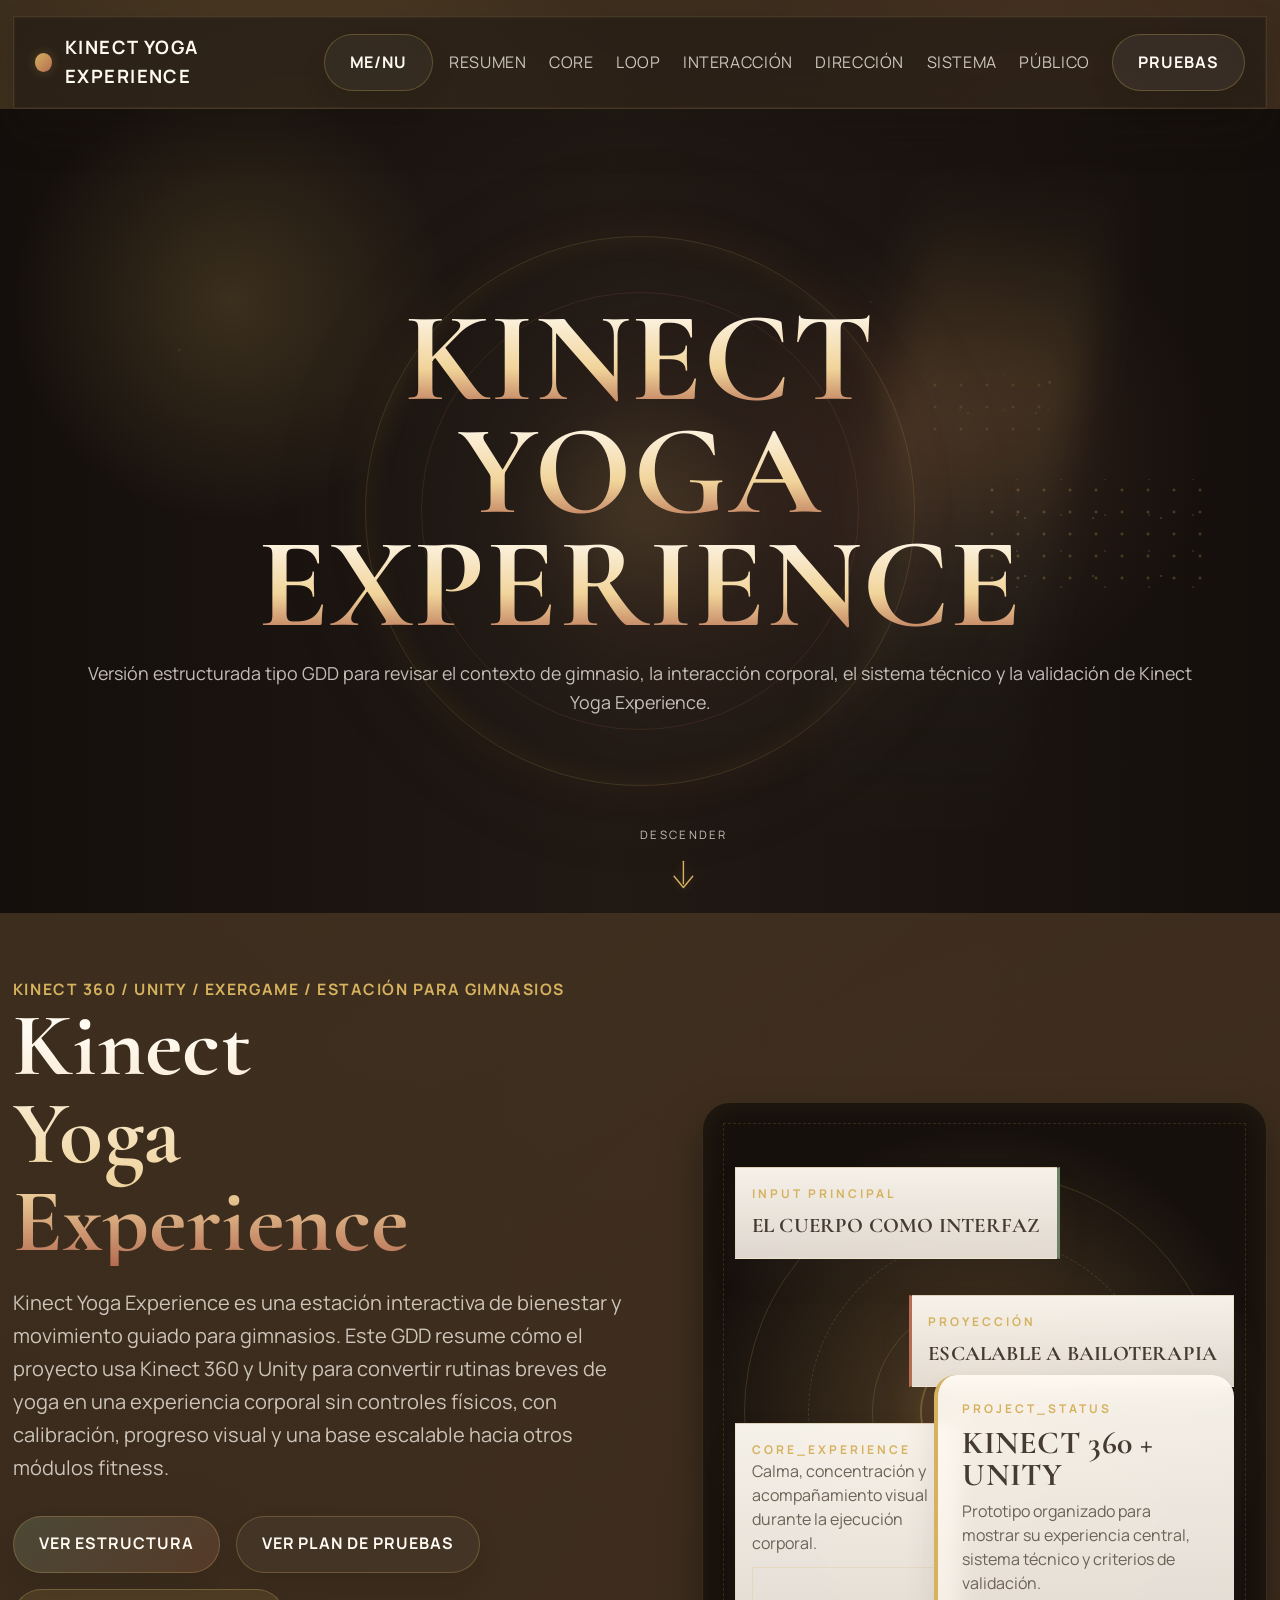
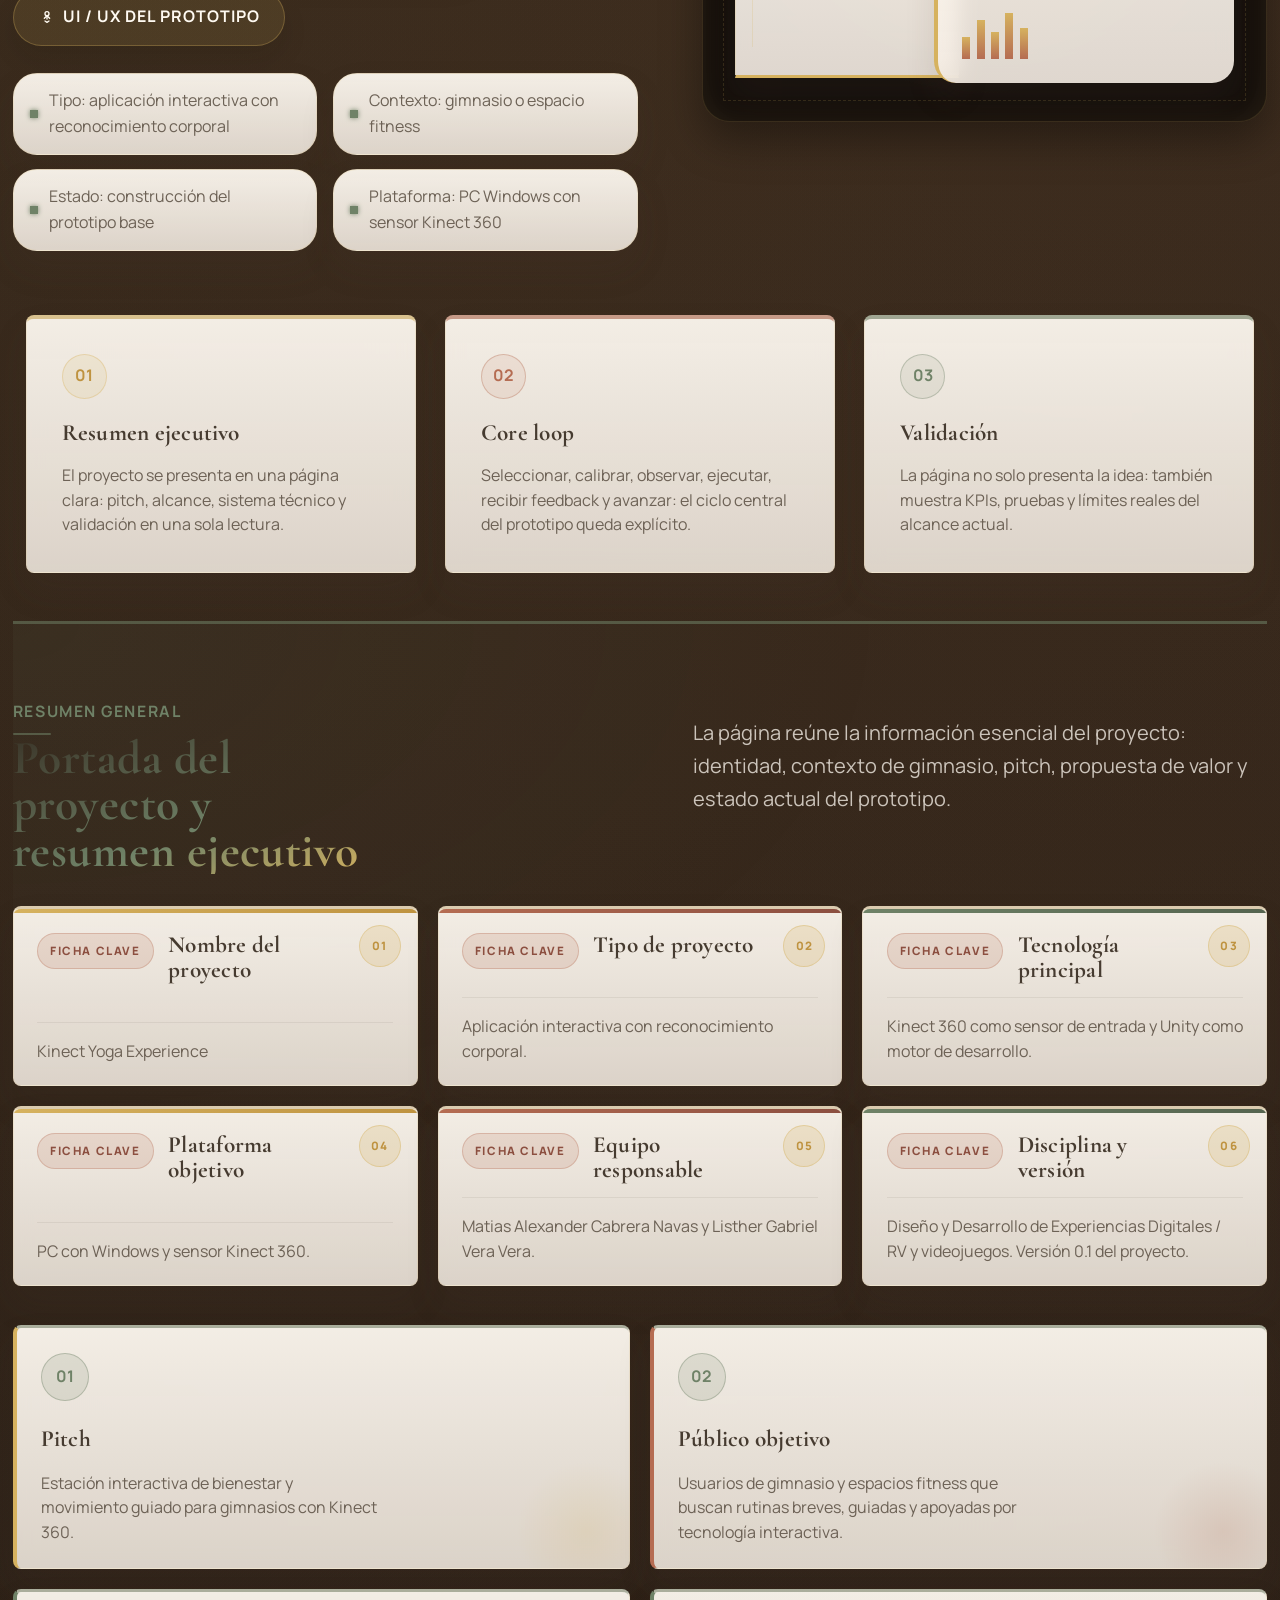
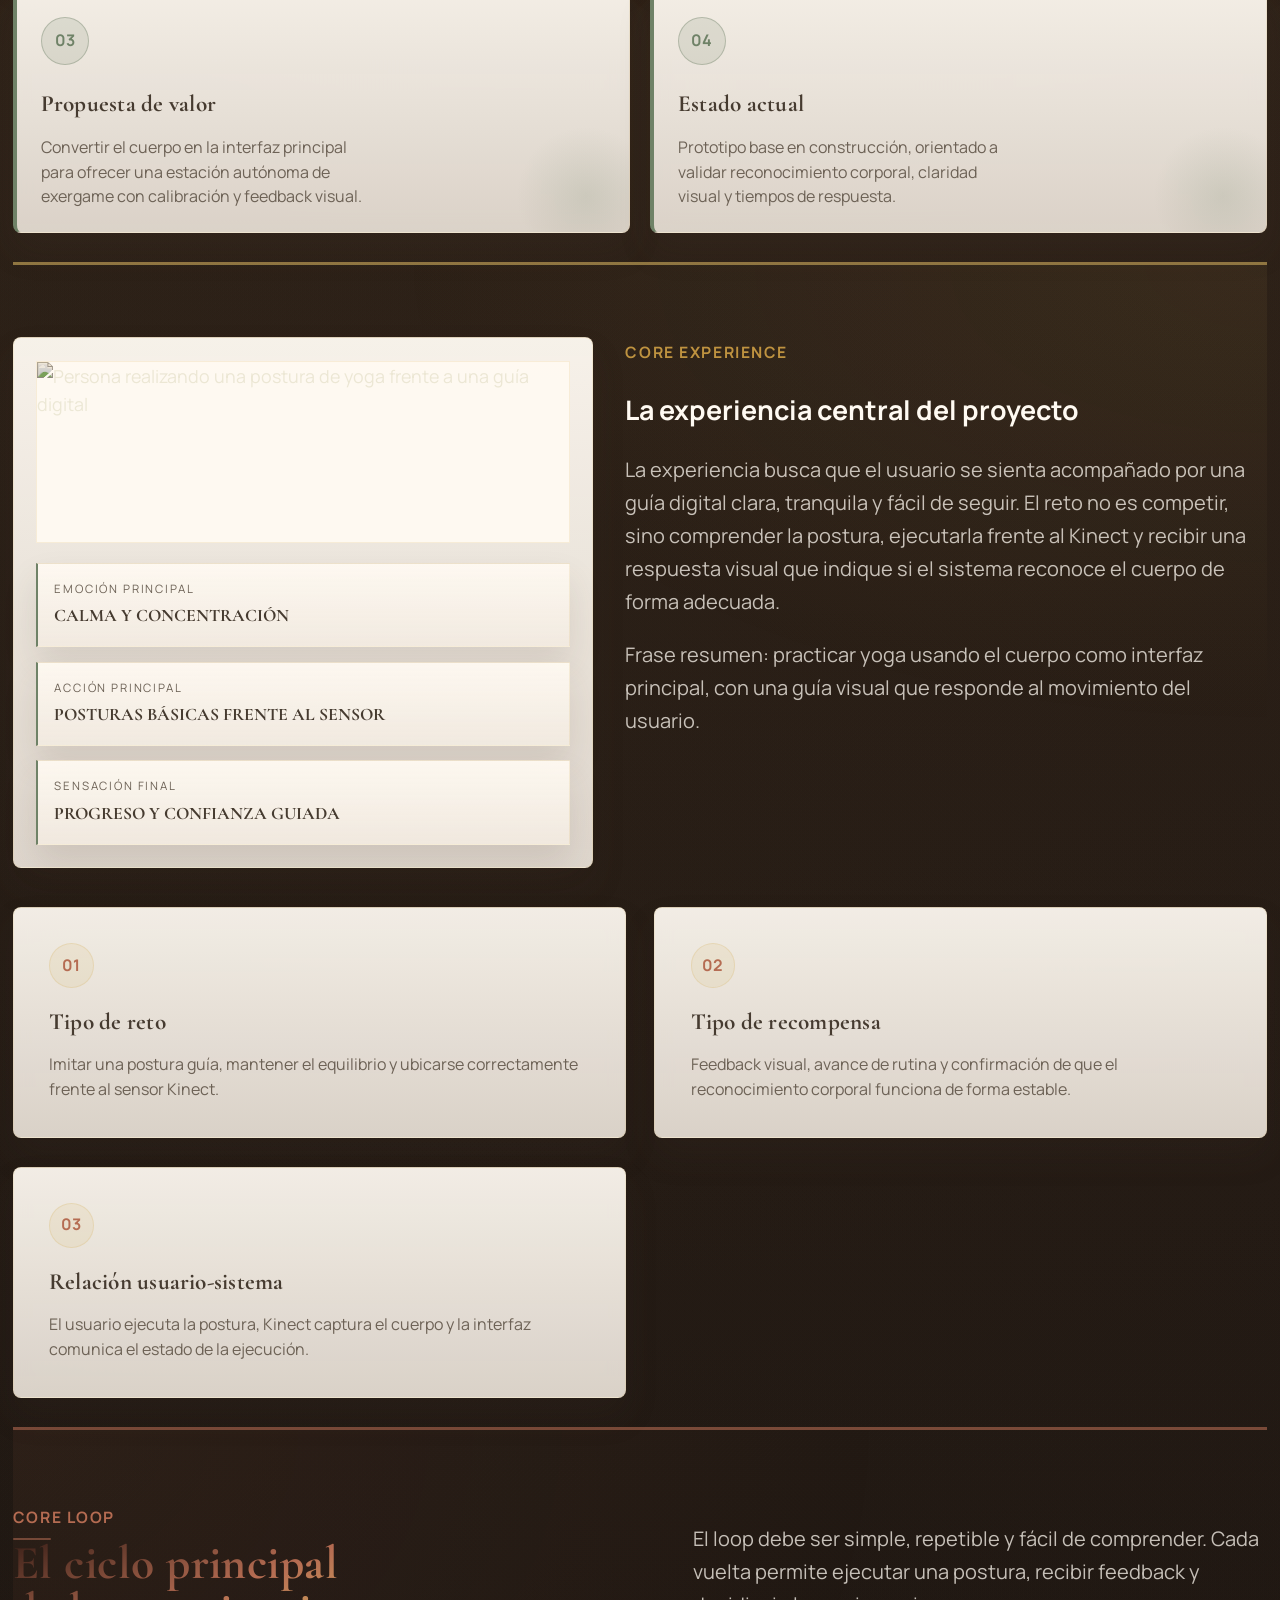
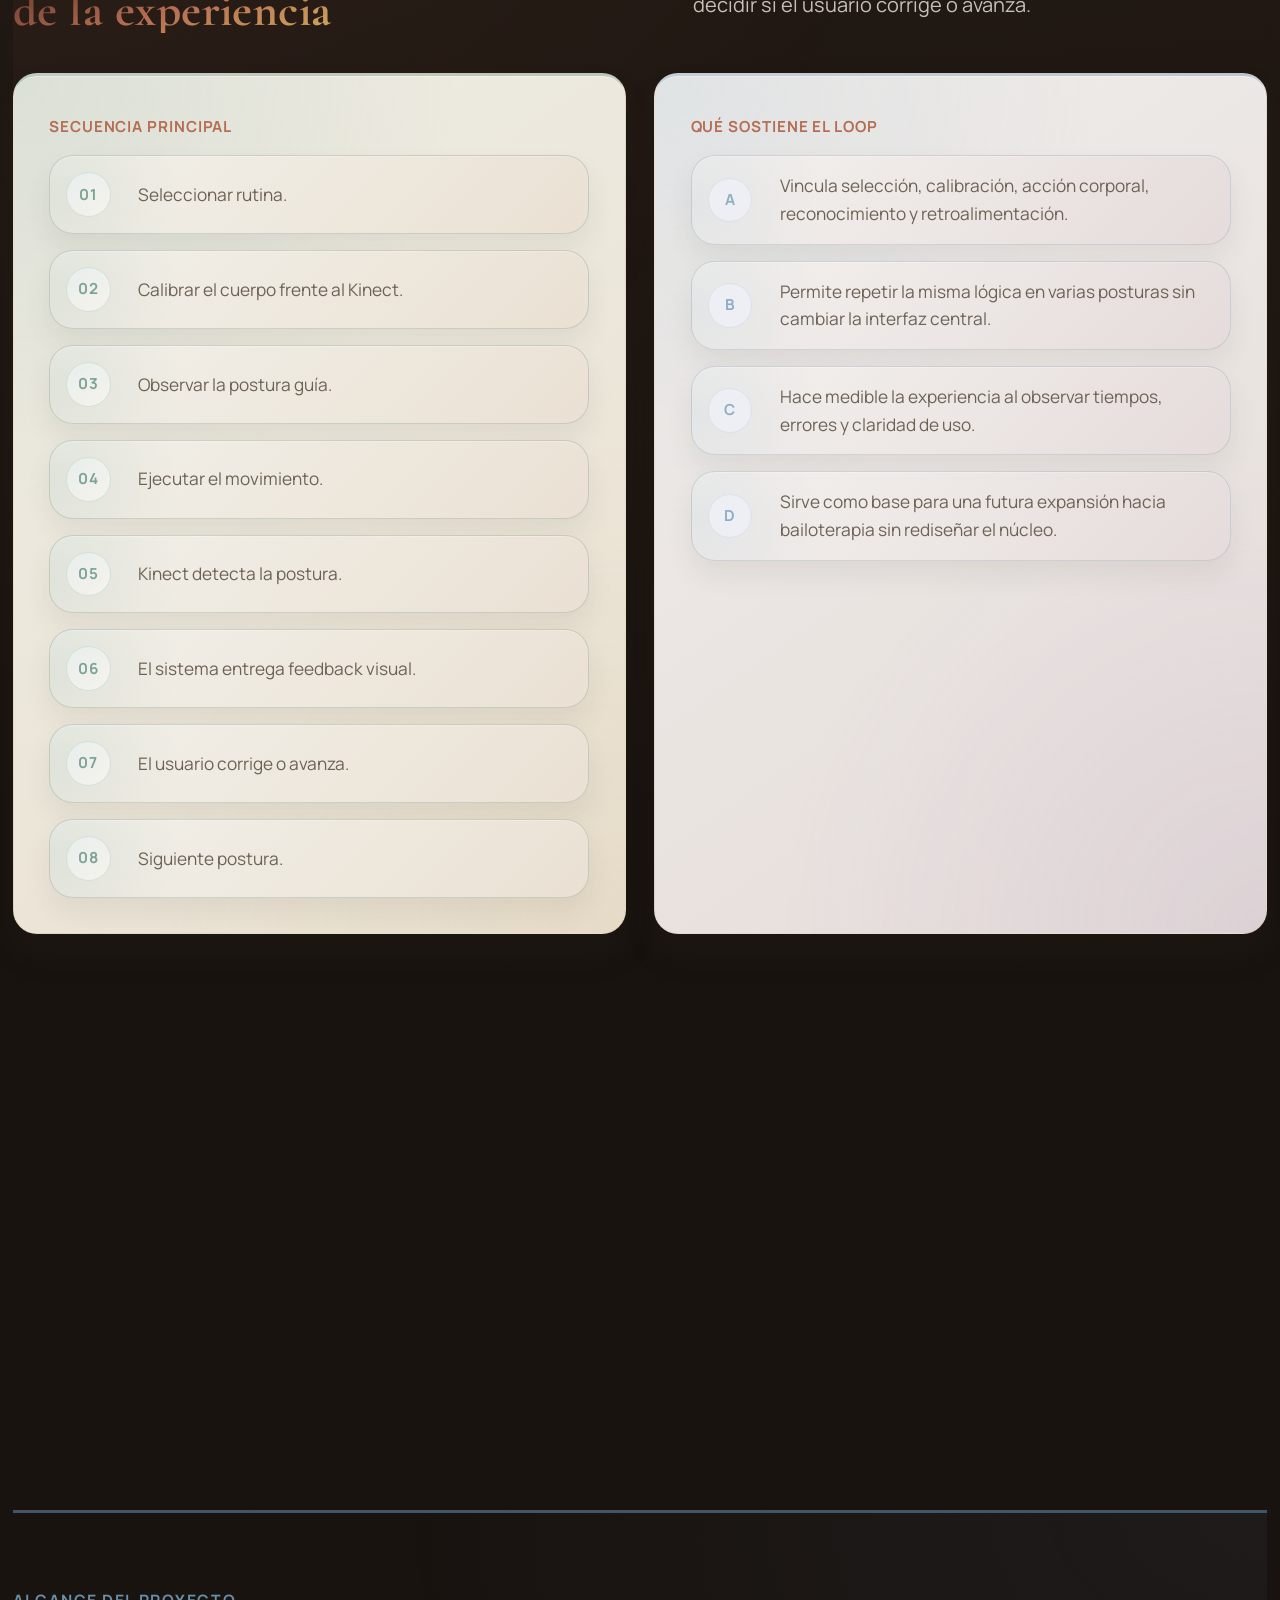
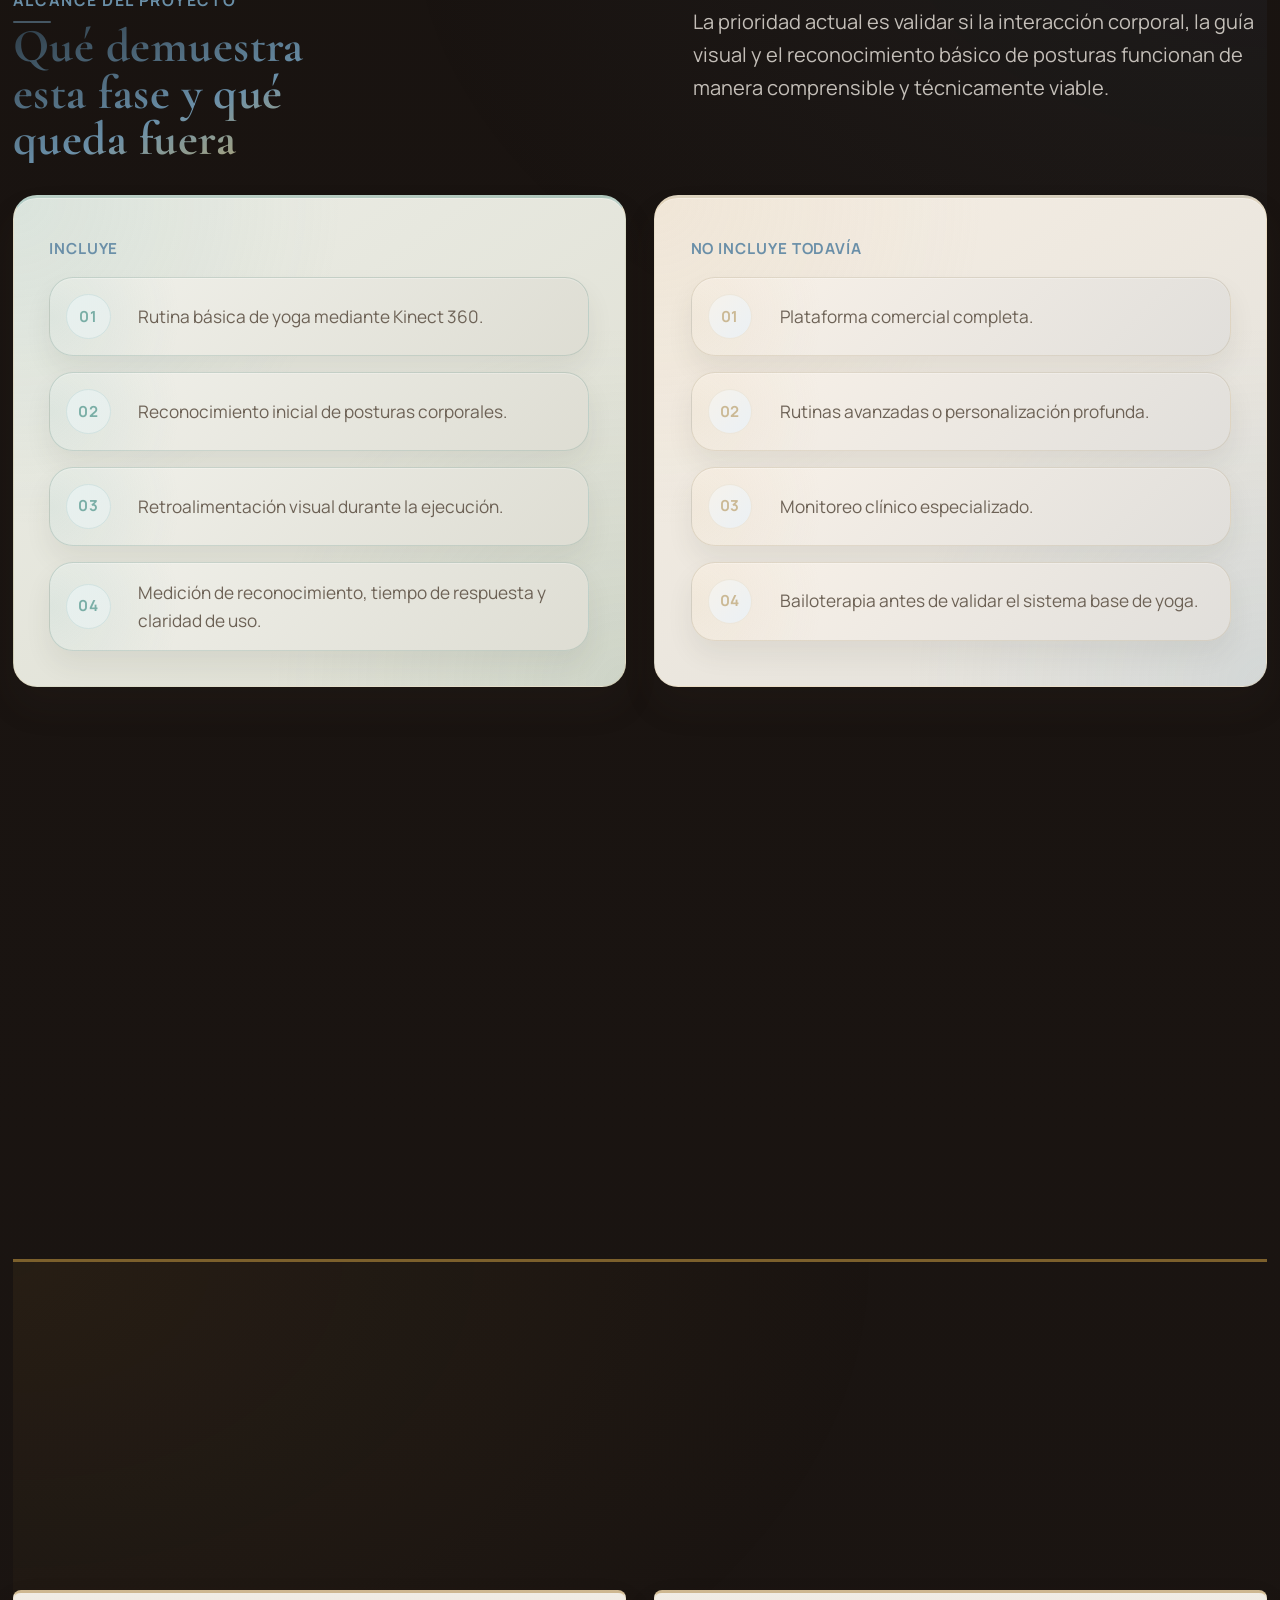
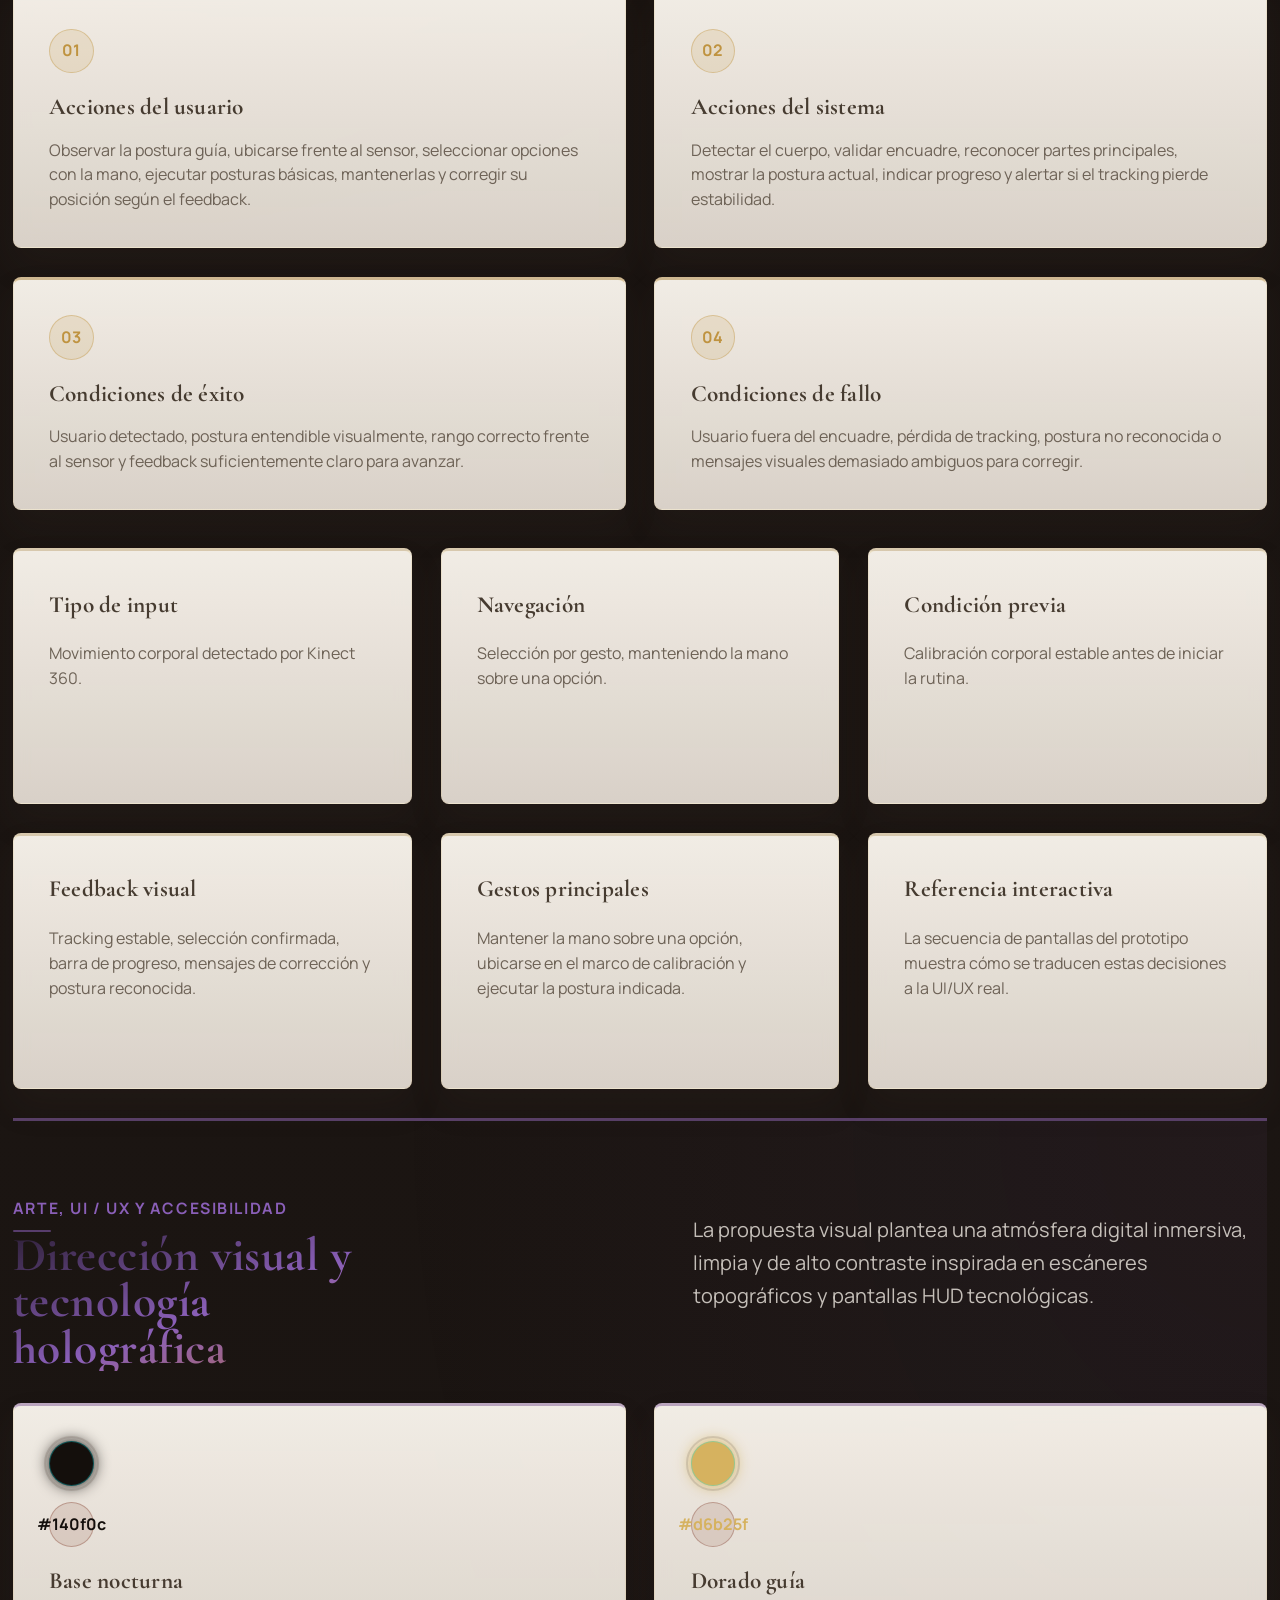
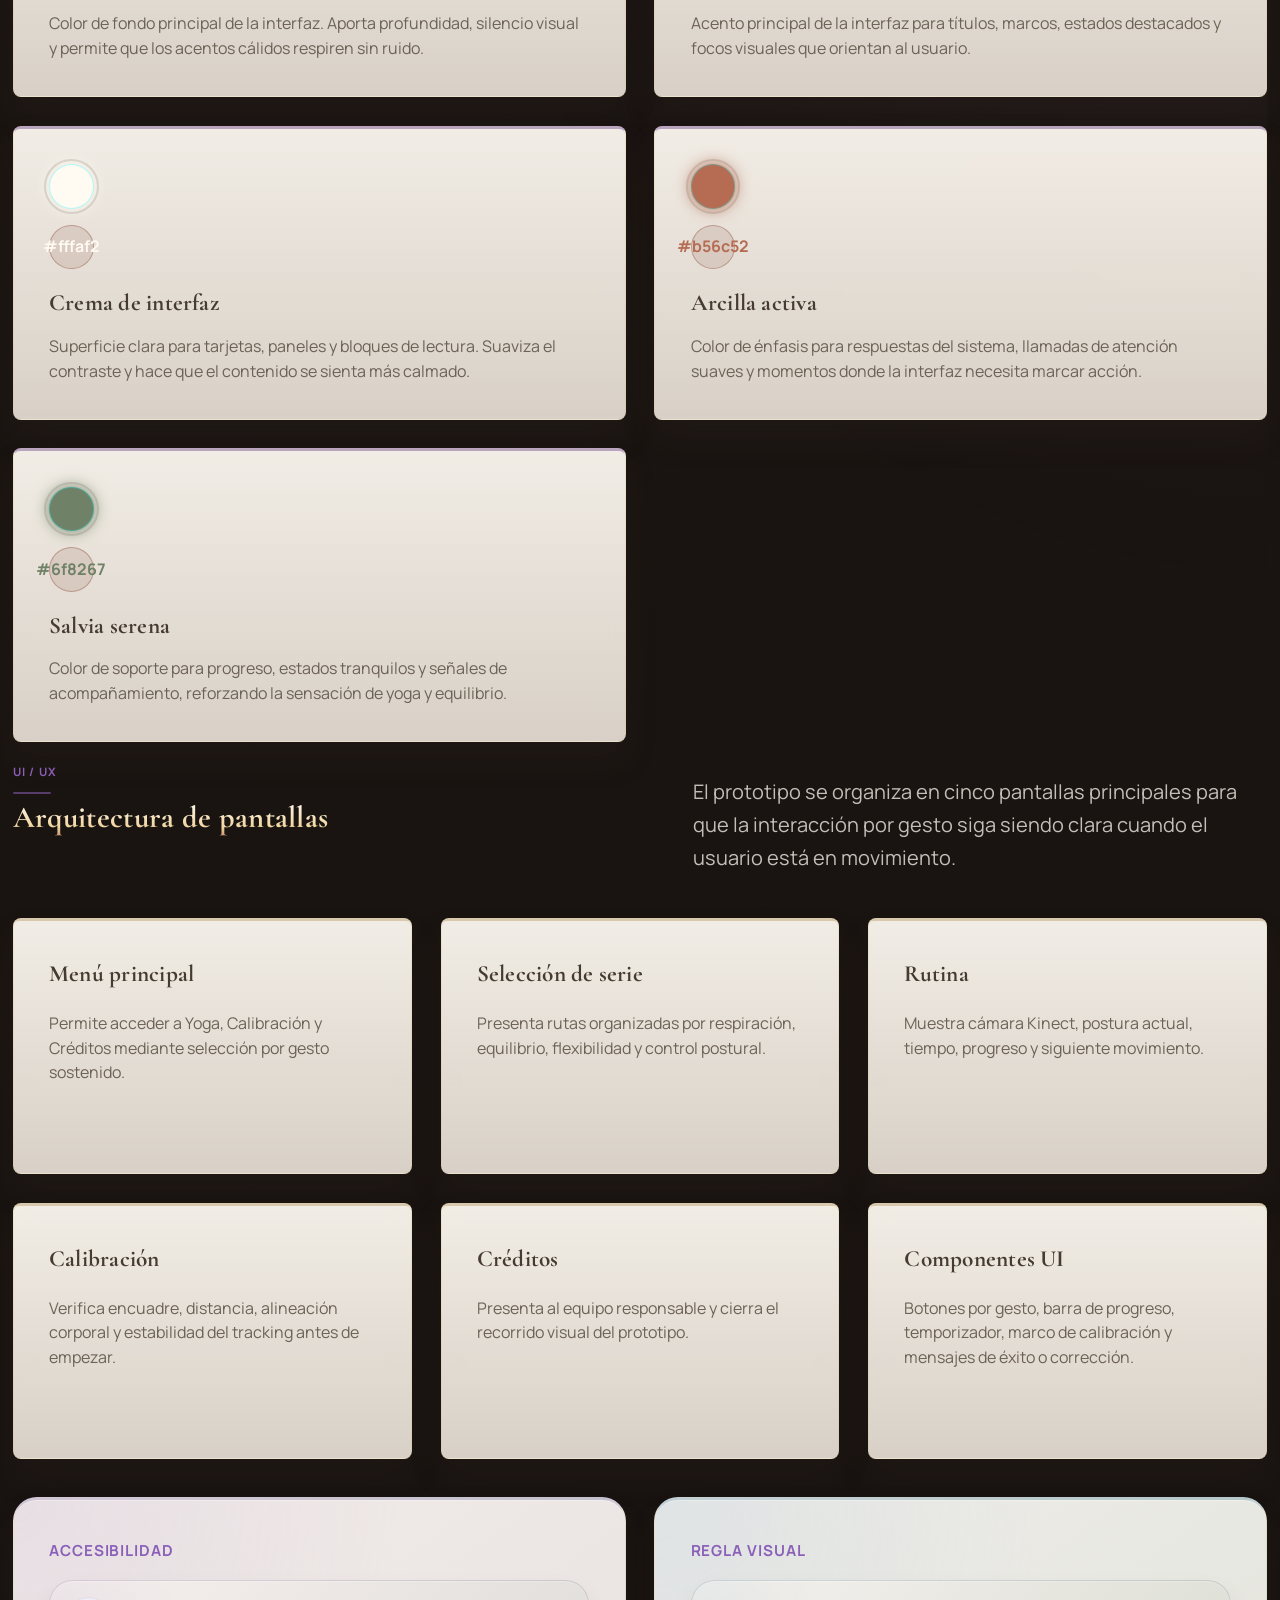
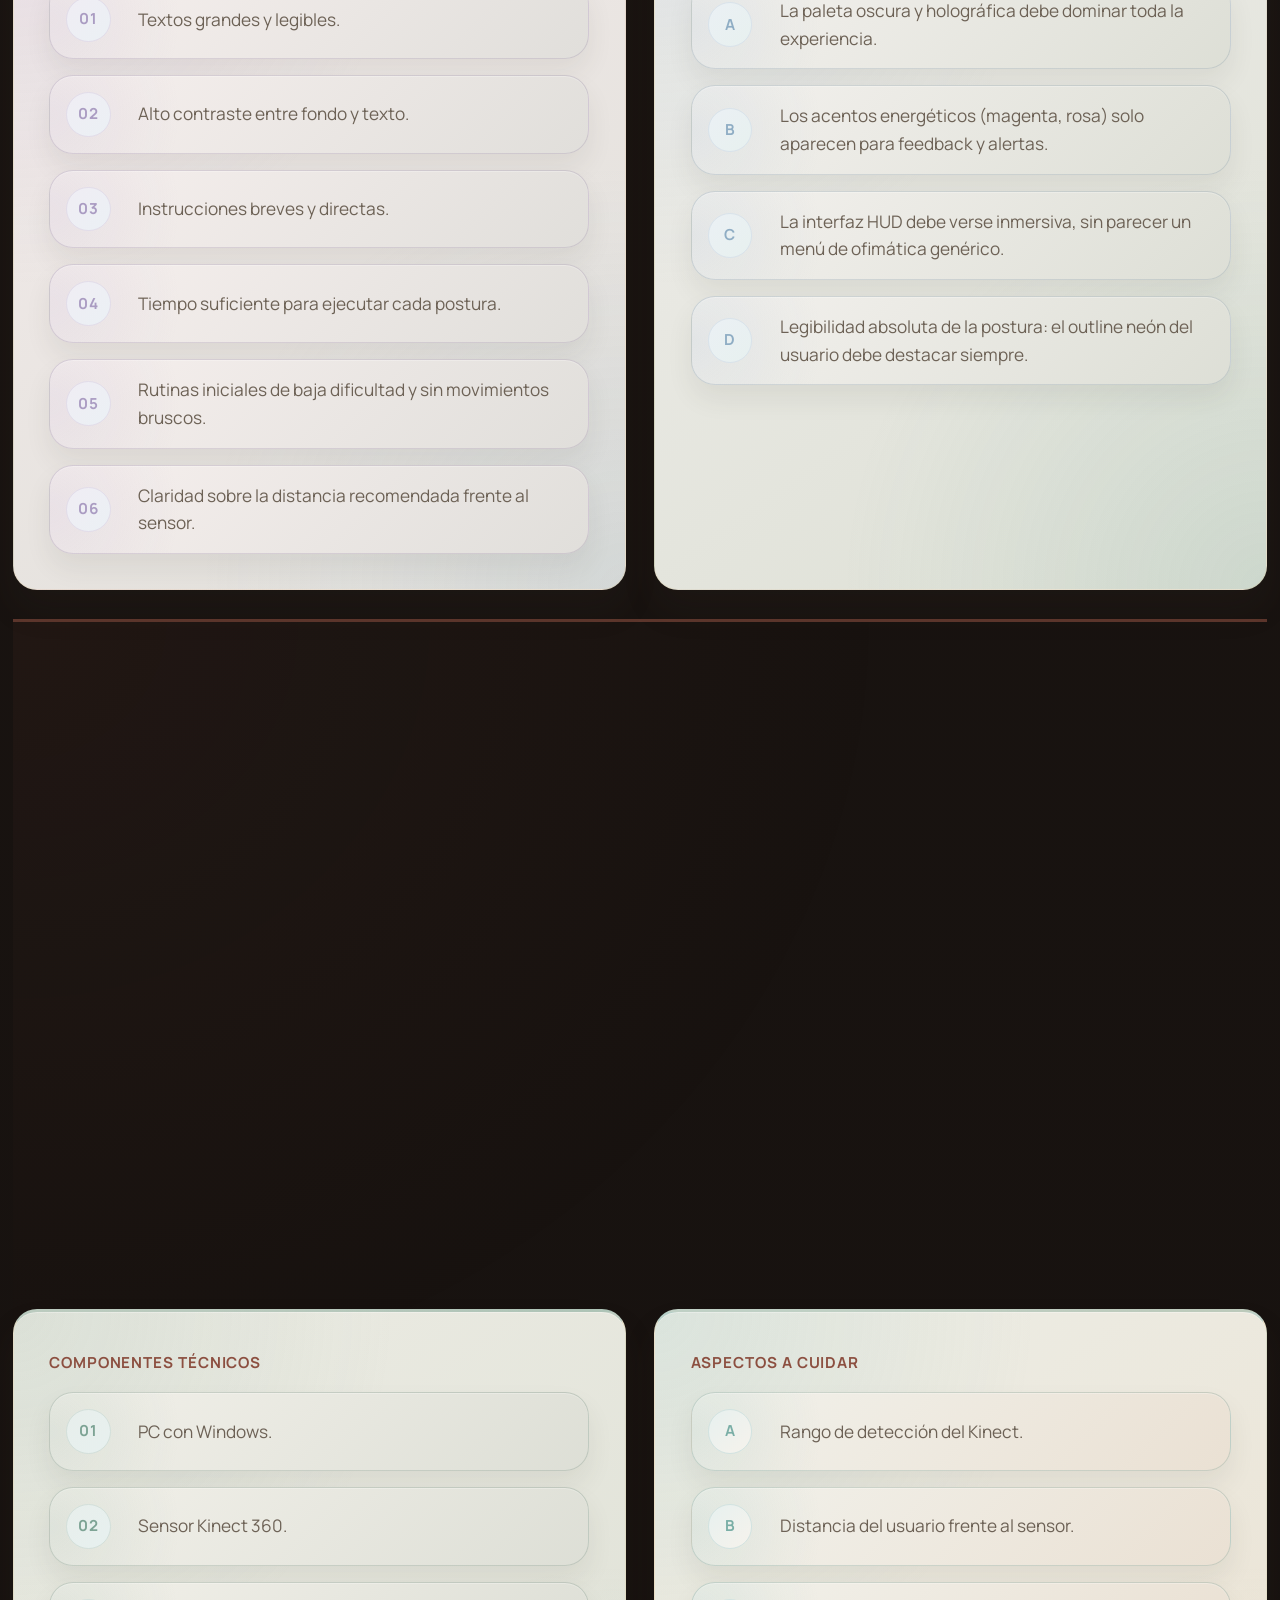
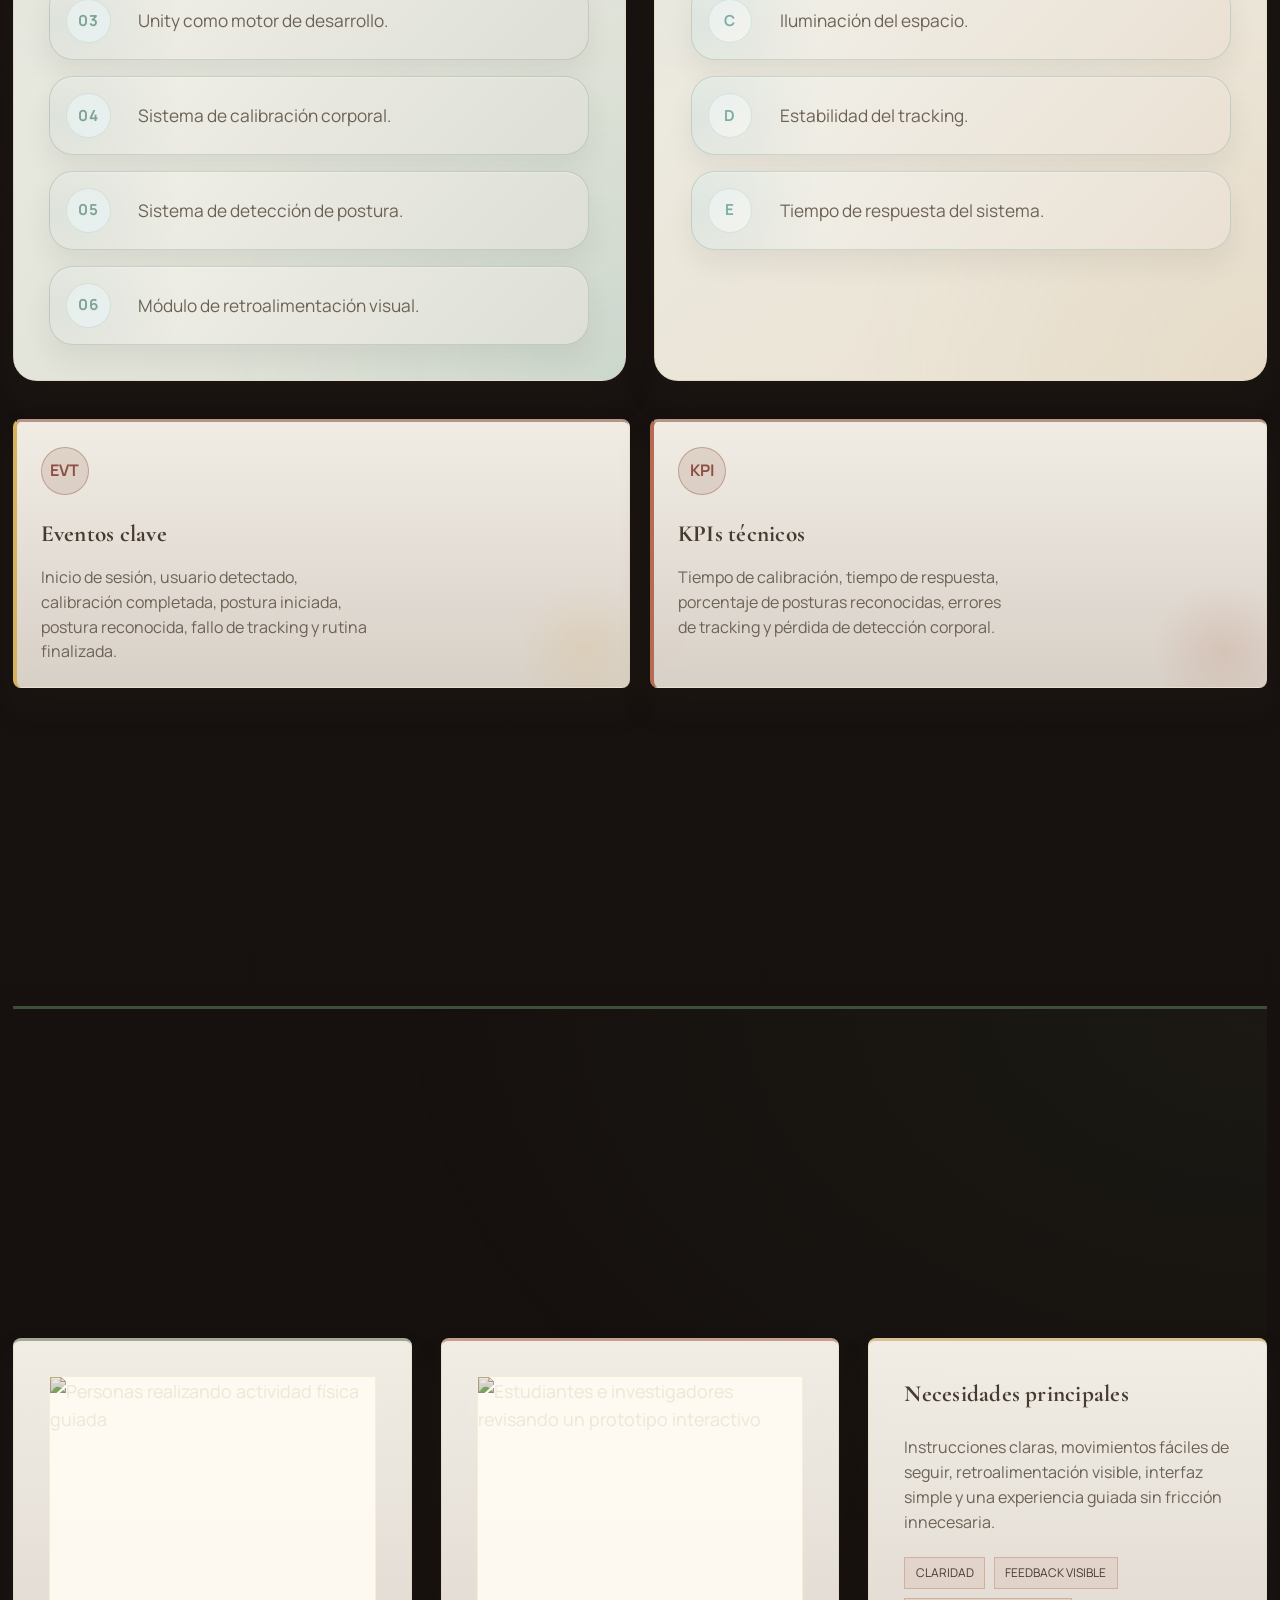
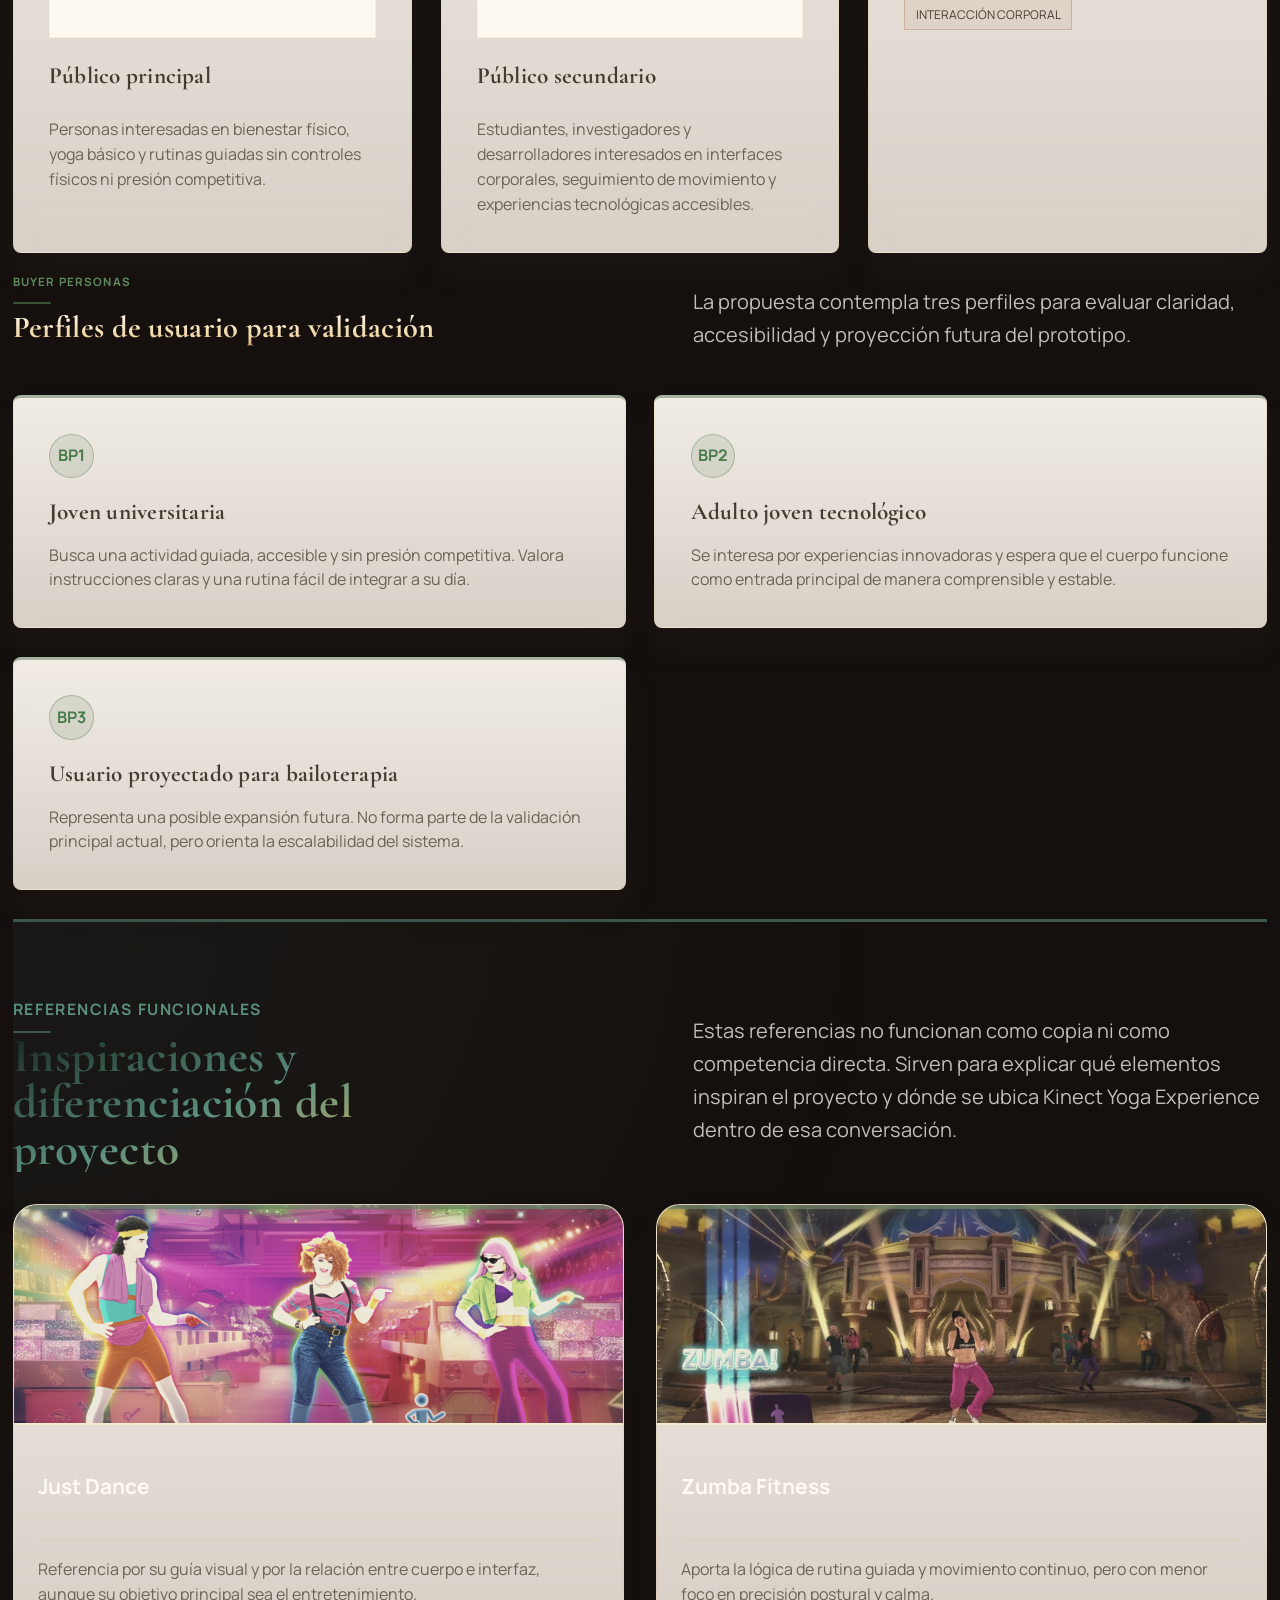
==== commit 4739f2c8: "Add SVG file for Paleta Version 2 design with gradients and color palette" ====
--- a/index.html
+++ b/index.html
@@ -3,34 +3,34 @@
   <head>
     <meta charset="UTF-8" />
     <meta name="viewport" content="width=device-width, initial-scale=1.0" />
-    <title>Kinect Yoga Experience | Prototipo interactivo con Kinect 360</title>
+    <title>Kinect Yoga Experience | Prototipo con Kinect 360</title>
     <meta
       name="description"
-      content="Kinect Yoga Experience es un prototipo interactivo con Kinect 360 y Unity enfocado en yoga guiado, reconocimiento corporal y validación académica con proyección futura hacia bailoterapia."
+      content="GDD resumido de Kinect Yoga Experience: estación interactiva de bienestar y movimiento guiado para gimnasios con Kinect 360, Unity y validación corporal."
     />
-    <meta name="theme-color" content="#03080c" />
+    <meta name="theme-color" content="#140f0c" />
     <meta
       property="og:title"
-      content="Kinect Yoga Experience | Prototipo interactivo con Kinect 360"
+      content="Kinect Yoga Experience | Prototipo con Kinect 360"
     />
     <meta
       property="og:description"
-      content="Tecnología interactiva, bienestar físico y reconocimiento corporal aplicados al diseño de un prototipo académico de yoga guiado."
+      content="Resumen tipo GDD de Kinect Yoga Experience: exergame corporal para gimnasios, sistema técnico, interacción con Kinect y validación del prototipo."
     />
     <meta property="og:type" content="website" />
     <link
       rel="icon"
-      href="data:image/svg+xml,<svg xmlns='http://www.w3.org/2000/svg' viewBox='0 0 100 100'><circle cx='50' cy='50' r='45' fill='none' stroke='%2300f3ff' stroke-width='6' stroke-dasharray='10 5'/><circle cx='50' cy='50' r='20' fill='%23ff0055'/></svg>"
+      href="data:image/svg+xml,<svg xmlns='http://www.w3.org/2000/svg' viewBox='0 0 100 100'><circle cx='50' cy='50' r='45' fill='none' stroke='%23d6b25f' stroke-width='6' stroke-dasharray='10 5'/><circle cx='50' cy='50' r='20' fill='%23b56c52'/></svg>"
     />
     <link rel="preconnect" href="https://fonts.googleapis.com" />
     <link rel="preconnect" href="https://fonts.gstatic.com" crossorigin />
     <link
-      href="https://fonts.googleapis.com/css2?family=Barlow+Semi+Condensed:wght@400;500;600;700;800&display=swap"
+      href="https://fonts.googleapis.com/css2?family=Barlow+Semi+Condensed:wght@400;500;600;700;800&family=Cormorant+Garamond:wght@600;700&family=Manrope:wght@400;500;600;700;800&display=swap"
       rel="stylesheet"
     />
     <link rel="stylesheet" href="styles.css" />
   </head>
-  <body>
+  <body class="home-page-body">
     <div class="page-shell">
       <header class="site-header">
         <a class="brand" href="#portada" aria-label="Ir a la portada de Kinect Yoga Experience">
@@ -46,23 +46,27 @@
           <span aria-hidden="true">ME/NU</span>
         </button>
         <nav class="site-nav" id="main-nav" aria-label="Navegación principal">
-          <a href="#informacion">General</a>
-          <a href="#introduccion">Introducción</a>
-          <a href="#valor">Valor</a>
-          <a href="#alcance">Alcance</a>
+          <a href="#resumen">Resumen</a>
+          <a href="#core">Core</a>
+          <a href="#loop">Loop</a>
+          <a href="#interaccion">Interacción</a>
+          <a href="#direccion">Dirección</a>
+          <a href="#sistema">Sistema</a>
           <a href="#publico">Público</a>
-          <a href="#competencia">Referencias</a>
-          <a class="button nav-cta" href="#contacto">Estado</a>
+          <a class="button nav-cta" href="#validacion">Pruebas</a>
         </nav>
       </header>
 
       <section class="intro-window" id="portada">
         <div class="intro-window-copy">
           <h1 class="intro-window-title epic-text">
-            <span>ESTO ES</span>
+            <span>KINECT</span>
             <span>YOGA</span>
-            <span>MODERNO</span>
+            <span>EXPERIENCE</span>
           </h1>
+          <p class="intro-window-text" data-reveal>
+            Versión estructurada tipo GDD para revisar el contexto de gimnasio, la interacción corporal, el sistema técnico y la validación de Kinect Yoga Experience.
+          </p>
         </div>
 
         <div class="intro-window-visual" aria-hidden="true">
@@ -85,29 +89,29 @@
       <main id="main-content">
         <section class="hero" id="inicio">
           <div class="hero-content">
-            <span class="eyebrow" data-reveal>Tecnología interactiva / bienestar físico / reconocimiento corporal</span>
+            <span class="eyebrow" data-reveal>kinect 360 / unity / exergame / estación para gimnasios</span>
             <h1 data-reveal>Kinect Yoga Experience</h1>
             <p class="lead" data-reveal>
-              Kinect Yoga Experience es un prototipo interactivo que usa Kinect 360 y Unity para guiar posturas de yoga sin controles físicos. El cuerpo del usuario funciona como la interfaz principal y el sistema responde al movimiento con apoyo visual.
+              Kinect Yoga Experience es una estación interactiva de bienestar y movimiento guiado para gimnasios. Este GDD resume cómo el proyecto usa Kinect 360 y Unity para convertir rutinas breves de yoga en una experiencia corporal sin controles físicos, con calibración, progreso visual y una base escalable hacia otros módulos fitness.
             </p>
             <div class="hero-actions" data-reveal>
-              <a href="#informacion" class="button primary">Ver estructura</a>
-              <a href="#valor" class="button ghost">Ver propuesta de valor</a>
-                <a class="button kinect-launch-btn" href="interfaz-kinect.html" aria-label="Abrir la página de interfaz Kinect">
-                  <svg viewBox="0 0 24 24" fill="none" aria-hidden="true">
-                    <circle cx="12" cy="7" r="3" />
-                    <path d="M12 10v5" />
-                    <path d="M8 14l4-4 4 4" />
-                    <path d="M9 18l3 2 3-2" />
-                  </svg>
-                  Diseño de interfaz
-                </a>
+              <a href="#resumen" class="button primary">Ver estructura</a>
+              <a href="#validacion" class="button ghost">Ver plan de pruebas</a>
+              <a class="button kinect-launch-btn" href="interfaz-kinect.html" aria-label="Abrir la página de interfaz Kinect">
+                <svg viewBox="0 0 24 24" fill="none" aria-hidden="true">
+                  <circle cx="12" cy="7" r="3" />
+                  <path d="M12 10v5" />
+                  <path d="M8 14l4-4 4 4" />
+                  <path d="M9 18l3 2 3-2" />
+                </svg>
+                UI / UX del prototipo
+              </a>
             </div>
             <ul class="hero-points" data-reveal aria-label="Resumen general del proyecto">
-              <li>Tecnología principal: Kinect 360</li>
-              <li>Motor de desarrollo: Unity</li>
-              <li>Enfoque actual: yoga guiado</li>
+              <li>Tipo: aplicación interactiva con reconocimiento corporal</li>
+              <li>Contexto: gimnasio o espacio fitness</li>
               <li>Estado: construcción del prototipo base</li>
+              <li>Plataforma: PC Windows con sensor Kinect 360</li>
             </ul>
           </div>
 
@@ -118,25 +122,25 @@
             <div class="orbit orbit-three"></div>
 
             <div class="scan-card">
-              <span class="card-label">BODY_RECOGNITION</span>
-              <p>Lectura corporal, guía visual y respuesta básica del sistema.</p>
+              <span class="card-label">CORE_EXPERIENCE</span>
+              <p>Calma, concentración y acompañamiento visual durante la ejecución corporal.</p>
               <div class="scan-grid"></div>
             </div>
 
             <div class="float-card balance-card">
-              <span class="mini-title">ENFOQUE ACTUAL</span>
-              <strong>POSTURAS DE YOGA</strong>
+              <span class="mini-title">INPUT PRINCIPAL</span>
+              <strong>EL CUERPO COMO INTERFAZ</strong>
             </div>
 
             <div class="float-card rhythm-card">
-              <span class="mini-title">PROYECCIÓN FUTURA</span>
-              <strong>BAILOTERAPIA</strong>
+              <span class="mini-title">PROYECCIÓN</span>
+              <strong>ESCALABLE A BAILOTERAPIA</strong>
             </div>
 
             <div class="main-card">
-              <span class="card-label">PROTOTYPE_STATUS</span>
-              <h3>UNITY + KINECT 360</h3>
-              <p>Construcción de la lógica base de guía y reconocimiento.</p>
+              <span class="card-label">PROJECT_STATUS</span>
+              <h3>KINECT 360 + UNITY</h3>
+              <p>Prototipo organizado para mostrar su experiencia central, sistema técnico y criterios de validación.</p>
               <div class="pulse-bars">
                 <span></span><span></span><span></span><span></span><span></span>
               </div>
@@ -144,32 +148,32 @@
           </div>
         </section>
 
-        <section class="signal-strip" aria-label="Síntesis del proyecto">
+        <section class="signal-strip" aria-label="Síntesis general del proyecto">
           <article class="signal-card" data-reveal>
             <span class="signal-kicker">01</span>
-            <h3>Propósito</h3>
-            <p>Validar si una rutina guiada puede ejecutarse y evaluarse usando solo seguimiento corporal.</p>
+            <h3>Resumen ejecutivo</h3>
+            <p>El proyecto se presenta en una página clara: pitch, alcance, sistema técnico y validación en una sola lectura.</p>
           </article>
           <article class="signal-card" data-reveal>
             <span class="signal-kicker">02</span>
-            <h3>Interacción corporal</h3>
-            <p>El usuario se mueve frente al sensor y el sistema interpreta su postura sin depender de controles manuales.</p>
+            <h3>Core loop</h3>
+            <p>Seleccionar, calibrar, observar, ejecutar, recibir feedback y avanzar: el ciclo central del prototipo queda explícito.</p>
           </article>
           <article class="signal-card" data-reveal>
             <span class="signal-kicker">03</span>
-            <h3>Proyección</h3>
-            <p>Si la base funciona en yoga, la misma lógica podrá extenderse después a bailoterapia.</p>
+            <h3>Validación</h3>
+            <p>La página no solo presenta la idea: también muestra KPIs, pruebas y límites reales del alcance actual.</p>
           </article>
         </section>
 
-        <section class="section programs" id="informacion">
+        <section class="section programs" id="resumen">
           <div class="section-intro" data-reveal>
             <div>
-              <span class="eyebrow">Información general</span>
-              <h2>Datos base del proyecto</h2>
+              <span class="eyebrow">Resumen general</span>
+              <h2>Portada del proyecto y resumen ejecutivo</h2>
             </div>
             <p>
-              Resumen rápido del proyecto: equipo, objetivo, base técnica, enfoque actual y estado del prototipo.
+              La página reúne la información esencial del proyecto: identidad, contexto de gimnasio, pitch, propuesta de valor y estado actual del prototipo.
             </p>
           </div>
 
@@ -177,178 +181,172 @@
             <article class="program-card" data-reveal>
               <div class="program-head">
                 <h3>Nombre del proyecto</h3>
-                <div class="info-card-icon" aria-hidden="true">
-                  <svg viewBox="0 0 48 48" fill="none">
-                    <rect x="10" y="12" width="28" height="20" rx="2" />
-                    <path d="M18 36h12" />
-                    <path d="M24 32v4" />
-                  </svg>
-                </div>
               </div>
               <p>Kinect Yoga Experience</p>
             </article>
             <article class="program-card" data-reveal>
               <div class="program-head">
+                <h3>Tipo de proyecto</h3>
+              </div>
+              <p>Aplicación interactiva con reconocimiento corporal.</p>
+            </article>
+            <article class="program-card" data-reveal>
+              <div class="program-head">
+                <h3>Tecnología principal</h3>
+              </div>
+              <p>Kinect 360 como sensor de entrada y Unity como motor de desarrollo.</p>
+            </article>
+            <article class="program-card" data-reveal>
+              <div class="program-head">
+                <h3>Plataforma objetivo</h3>
+              </div>
+              <p>PC con Windows y sensor Kinect 360.</p>
+            </article>
+            <article class="program-card" data-reveal>
+              <div class="program-head">
                 <h3>Equipo responsable</h3>
-                <div class="info-card-icon" aria-hidden="true">
-                  <svg viewBox="0 0 48 48" fill="none">
-                    <circle cx="18" cy="17" r="5" />
-                    <circle cx="31" cy="19" r="4" />
-                    <path d="M10 33c2-5 6-8 11-8s9 3 11 8" />
-                    <path d="M27 33c1.5-3.5 4-5.5 7-6" />
-                  </svg>
-                </div>
               </div>
               <p>Matias Alexander Cabrera Navas y Listher Gabriel Vera Vera.</p>
             </article>
             <article class="program-card" data-reveal>
               <div class="program-head">
-                <h3>Base técnica</h3>
-                <div class="info-card-icon" aria-hidden="true">
-                  <svg viewBox="0 0 48 48" fill="none">
-                    <path d="M24 8 35 14v12L24 40 13 26V14L24 8Z" />
-                    <path d="M24 8v12" />
-                    <path d="M35 14 24 20 13 14" />
-                  </svg>
-                </div>
-              </div>
-              <p>Kinect 360 y Unity como base para captura corporal y desarrollo de la experiencia.</p>
-            </article>
-            <article class="program-card" data-reveal>
-              <div class="program-head">
-                <h3>Propósito</h3>
-                <div class="info-card-icon" aria-hidden="true">
-                  <svg viewBox="0 0 48 48" fill="none">
-                    <path d="M24 9v8" />
-                    <path d="M24 31v8" />
-                    <path d="M9 24h8" />
-                    <path d="M31 24h8" />
-                    <circle cx="24" cy="24" r="7" />
-                  </svg>
-                </div>
-              </div>
-              <p>Validar una experiencia de yoga guiado basada en seguimiento corporal aplicado al bienestar físico.</p>
-            </article>
-            <article class="program-card" data-reveal>
-              <div class="program-head">
-                <h3>Enfoque actual</h3>
-                <div class="info-card-icon" aria-hidden="true">
-                  <svg viewBox="0 0 48 48" fill="none">
-                    <circle cx="24" cy="12" r="4" />
-                    <path d="M24 16v10" />
-                    <path d="M14 24h20" />
-                    <path d="M18 38l6-12 6 12" />
-                  </svg>
-                </div>
-              </div>
-              <p>Rutina básica de yoga con posturas observables y respuesta visual del sistema.</p>
-            </article>
-            <article class="program-card" data-reveal>
-              <div class="program-head">
-                <h3>Estado y proyección</h3>
-                <div class="info-card-icon" aria-hidden="true">
-                  <svg viewBox="0 0 48 48" fill="none">
-                    <path d="M24 10a14 14 0 1 1-14 14" />
-                    <path d="M24 16v8l6 4" />
-                  </svg>
-                </div>
-              </div>
-              <p>Se está construyendo la lógica base de guía y reconocimiento, con proyección posterior hacia bailoterapia.</p>
-            </article>
-          </div>
-        </section>
-
-        <section class="section platform" id="introduccion">
+                <h3>Disciplina y versión</h3>
+              </div>
+              <p>Diseño y Desarrollo de Experiencias Digitales / RV y videojuegos. Versión 0.1 del proyecto.</p>
+            </article>
+          </div>
+
+          <div class="problem-grid">
+            <article class="panel" data-reveal>
+              <span class="panel-index">01</span>
+              <h3>Pitch</h3>
+              <p>Estación interactiva de bienestar y movimiento guiado para gimnasios con Kinect 360.</p>
+            </article>
+            <article class="panel" data-reveal>
+              <span class="panel-index">02</span>
+              <h3>Público objetivo</h3>
+              <p>Usuarios de gimnasio y espacios fitness que buscan rutinas breves, guiadas y apoyadas por tecnología interactiva.</p>
+            </article>
+            <article class="panel" data-reveal>
+              <span class="panel-index">03</span>
+              <h3>Propuesta de valor</h3>
+              <p>Convertir el cuerpo en la interfaz principal para ofrecer una estación autónoma de exergame con calibración y feedback visual.</p>
+            </article>
+            <article class="panel" data-reveal>
+              <span class="panel-index">04</span>
+              <h3>Estado actual</h3>
+              <p>Prototipo base en construcción, orientado a validar reconocimiento corporal, claridad visual y tiempos de respuesta.</p>
+            </article>
+          </div>
+        </section>
+
+        <section class="section platform" id="core">
           <div class="platform-layout">
             <div class="dashboard-shell" data-reveal>
               <div class="tech-img-box hero-image-box intro-image-box">
                 <img
                   src="https://images.unsplash.com/photo-1544367567-0f2fcb009e0b?auto=format&fit=crop&w=1200&q=80"
-                  alt="Persona realizando yoga en una experiencia guiada"
+                  alt="Persona realizando una postura de yoga frente a una guía digital"
                 />
               </div>
               <div class="status-stack intro-stack">
                 <article>
-                  <span>Interacción</span>
-                  <strong>SIN CONTROLES FÍSICOS</strong>
+                  <span>Emoción principal</span>
+                  <strong>CALMA Y CONCENTRACIÓN</strong>
                 </article>
                 <article>
-                  <span>Entrada principal</span>
-                  <strong>EL CUERPO DEL USUARIO</strong>
+                  <span>Acción principal</span>
+                  <strong>POSTURAS BÁSICAS FRENTE AL SENSOR</strong>
                 </article>
                 <article>
-                  <span>Lógica inicial</span>
-                  <strong>YOGA GUIADO Y OBSERVABLE</strong>
+                  <span>Sensación final</span>
+                  <strong>PROGRESO Y CONFIANZA GUIADA</strong>
                 </article>
               </div>
             </div>
 
             <div class="platform-copy" data-reveal>
-              <span class="eyebrow">Introducción</span>
-              <h2>Cómo funciona la propuesta</h2>
+              <span class="eyebrow">Core Experience</span>
+              <h2>La experiencia central del proyecto</h2>
               <p>
-                Kinect Yoga Experience usa Kinect 360 para detectar la postura del usuario y reemplazar los controles tradicionales por movimiento corporal. La experiencia se apoya en una guía visual que orienta cada ejercicio de forma más natural.
+                La experiencia busca que el usuario se sienta acompañado por una guía digital clara, tranquila y fácil de seguir. El reto no es competir, sino comprender la postura, ejecutarla frente al Kinect y recibir una respuesta visual que indique si el sistema reconoce el cuerpo de forma adecuada.
               </p>
               <p>
-                La primera fase se centra en yoga porque sus movimientos son controlados, repetibles y fáciles de observar. Eso permite probar reconocimiento, retroalimentación y claridad de uso antes de llevar la misma base a rutinas de bailoterapia.
+                Frase resumen: practicar yoga usando el cuerpo como interfaz principal, con una guía visual que responde al movimiento del usuario.
               </p>
             </div>
           </div>
-        </section>
-
-        <section class="section problem" id="valor">
+
+          <div class="problem-grid">
+            <article class="panel" data-reveal>
+              <span class="panel-index">01</span>
+              <h3>Tipo de reto</h3>
+              <p>Imitar una postura guía, mantener el equilibrio y ubicarse correctamente frente al sensor Kinect.</p>
+            </article>
+            <article class="panel" data-reveal>
+              <span class="panel-index">02</span>
+              <h3>Tipo de recompensa</h3>
+              <p>Feedback visual, avance de rutina y confirmación de que el reconocimiento corporal funciona de forma estable.</p>
+            </article>
+            <article class="panel" data-reveal>
+              <span class="panel-index">03</span>
+              <h3>Relación usuario-sistema</h3>
+              <p>El usuario ejecuta la postura, Kinect captura el cuerpo y la interfaz comunica el estado de la ejecución.</p>
+            </article>
+          </div>
+        </section>
+
+        <section class="section programs" id="loop">
           <div class="section-intro" data-reveal>
             <div>
-              <span class="eyebrow">Propuesta de valor</span>
-              <h2>Por qué la propuesta es clara y útil</h2>
+              <span class="eyebrow">Core Loop</span>
+              <h2>El ciclo principal de la experiencia</h2>
             </div>
             <p>
-              La propuesta reúne tres acciones en un mismo flujo: mostrar la postura, reconocer el movimiento y responder al usuario con retroalimentación visual.
+              El loop debe ser simple, repetible y fácil de comprender. Cada vuelta permite ejecutar una postura, recibir feedback y decidir si el usuario corrige o avanza.
             </p>
           </div>
 
+          <div class="scope-grid">
+            <article class="contact-card" data-reveal>
+              <span class="eyebrow small-eyebrow">Secuencia principal</span>
+              <ul class="feature-list compact-list">
+                <li><span aria-hidden="true">01</span><div>Seleccionar rutina.</div></li>
+                <li><span aria-hidden="true">02</span><div>Calibrar el cuerpo frente al Kinect.</div></li>
+                <li><span aria-hidden="true">03</span><div>Observar la postura guía.</div></li>
+                <li><span aria-hidden="true">04</span><div>Ejecutar el movimiento.</div></li>
+                <li><span aria-hidden="true">05</span><div>Kinect detecta la postura.</div></li>
+                <li><span aria-hidden="true">06</span><div>El sistema entrega feedback visual.</div></li>
+                <li><span aria-hidden="true">07</span><div>El usuario corrige o avanza.</div></li>
+                <li><span aria-hidden="true">08</span><div>Siguiente postura.</div></li>
+              </ul>
+            </article>
+            <article class="contact-card" data-reveal>
+              <span class="eyebrow small-eyebrow">Qué sostiene el loop</span>
+              <ul class="feature-list compact-list">
+                <li><span aria-hidden="true">A</span><div>Vincula selección, calibración, acción corporal, reconocimiento y retroalimentación.</div></li>
+                <li><span aria-hidden="true">B</span><div>Permite repetir la misma lógica en varias posturas sin cambiar la interfaz central.</div></li>
+                <li><span aria-hidden="true">C</span><div>Hace medible la experiencia al observar tiempos, errores y claridad de uso.</div></li>
+                <li><span aria-hidden="true">D</span><div>Sirve como base para una futura expansión hacia bailoterapia sin rediseñar el núcleo.</div></li>
+              </ul>
+            </article>
+          </div>
+
           <div class="problem-grid">
             <article class="panel" data-reveal>
-              <div class="panel-icon" aria-hidden="true">
-                <svg viewBox="0 0 64 64" fill="none">
-                  <circle cx="32" cy="12" r="6" />
-                  <path d="M21 28c4-5 8-8 11-8s7 3 11 8" />
-                  <path d="M32 18v16" />
-                  <path d="M18 30l14 6 14-6" />
-                  <path d="M24 46l8-12 8 12" />
-                </svg>
-              </div>
               <span class="panel-index">01</span>
-              <h3>Interacción natural</h3>
-              <p>El cuerpo es el control principal, así que la rutina se sigue de forma más intuitiva que con botones o menús.</p>
-            </article>
-            <article class="panel" data-reveal>
-              <div class="panel-icon" aria-hidden="true">
-                <svg viewBox="0 0 64 64" fill="none">
-                  <rect x="10" y="14" width="16" height="16" rx="2" />
-                  <rect x="38" y="14" width="16" height="16" rx="2" />
-                  <rect x="24" y="38" width="16" height="16" rx="2" />
-                  <path d="M26 22h12" />
-                  <path d="M20 30l10 8" />
-                  <path d="M44 30L34 38" />
-                </svg>
-              </div>
+              <h3>Simple</h3>
+              <p>El usuario siempre entiende qué sigue: calibrar, observar, ejecutar, recibir feedback y continuar.</p>
+            </article>
+            <article class="panel" data-reveal>
               <span class="panel-index">02</span>
-              <h3>Guía + detección + respuesta</h3>
-              <p>El sistema no solo muestra ejercicios: también observa la ejecución y entrega una respuesta visual durante la rutina.</p>
-            </article>
-            <article class="panel" data-reveal>
-              <div class="panel-icon" aria-hidden="true">
-                <svg viewBox="0 0 64 64" fill="none">
-                  <path d="M32 10c10 6 16 16 16 28l-16-8-16 8c0-12 6-22 16-28Z" />
-                  <path d="M24 42h16" />
-                  <path d="M28 48h8" />
-                  <circle cx="32" cy="24" r="4" />
-                </svg>
-              </div>
+              <h3>Repetible</h3>
+              <p>La misma estructura permite probar varias posturas con una base de interacción constante.</p>
+            </article>
+            <article class="panel" data-reveal>
               <span class="panel-index">03</span>
-              <h3>Base medible y escalable</h3>
-              <p>El prototipo permite evaluar claridad, utilidad y reconocimiento técnico, y deja una base lista para crecer hacia otras rutinas.</p>
+              <h3>Medible</h3>
+              <p>El loop hace visibles los puntos de fallo: tracking, selección por gesto, comprensión y tiempo de respuesta.</p>
             </article>
           </div>
         </section>
@@ -357,43 +355,343 @@
           <div class="section-intro" data-reveal>
             <div>
               <span class="eyebrow">Alcance del proyecto</span>
-              <h2>Qué cubre esta fase y qué queda fuera por ahora</h2>
+              <h2>Qué demuestra esta fase y qué queda fuera</h2>
             </div>
             <p>
-              Esta etapa se enfoca en construir el prototipo funcional y comprobar si la experiencia es clara, útil y técnicamente viable.
+              La prioridad actual es validar si la interacción corporal, la guía visual y el reconocimiento básico de posturas funcionan de manera comprensible y técnicamente viable.
             </p>
           </div>
 
           <div class="scope-grid">
             <article class="contact-card" data-reveal>
-              <span class="eyebrow small-eyebrow">Incluye en esta etapa</span>
+              <span class="eyebrow small-eyebrow">Incluye</span>
               <ul class="feature-list compact-list">
-                <li><span aria-hidden="true">01</span><div>Guiar una rutina básica de yoga mediante Kinect 360.</div></li>
-                <li><span aria-hidden="true">02</span><div>Registrar el reconocimiento de posturas corporales.</div></li>
-                <li><span aria-hidden="true">03</span><div>Ofrecer retroalimentación visual inicial al usuario.</div></li>
-                <li><span aria-hidden="true">04</span><div>Medir reconocimiento, tiempo de respuesta y claridad de uso.</div></li>
+                <li><span aria-hidden="true">01</span><div>Rutina básica de yoga mediante Kinect 360.</div></li>
+                <li><span aria-hidden="true">02</span><div>Reconocimiento inicial de posturas corporales.</div></li>
+                <li><span aria-hidden="true">03</span><div>Retroalimentación visual durante la ejecución.</div></li>
+                <li><span aria-hidden="true">04</span><div>Medición de reconocimiento, tiempo de respuesta y claridad de uso.</div></li>
               </ul>
             </article>
             <article class="contact-card" data-reveal>
-              <span class="eyebrow small-eyebrow">No contempla todavía</span>
+              <span class="eyebrow small-eyebrow">No incluye todavía</span>
               <ul class="feature-list compact-list">
-                <li><span aria-hidden="true">01</span><div>Una plataforma comercial completa.</div></li>
-                <li><span aria-hidden="true">02</span><div>Rutinas avanzadas o personalización profunda de ejercicios.</div></li>
+                <li><span aria-hidden="true">01</span><div>Plataforma comercial completa.</div></li>
+                <li><span aria-hidden="true">02</span><div>Rutinas avanzadas o personalización profunda.</div></li>
                 <li><span aria-hidden="true">03</span><div>Monitoreo clínico especializado.</div></li>
                 <li><span aria-hidden="true">04</span><div>Bailoterapia antes de validar el sistema base de yoga.</div></li>
               </ul>
             </article>
           </div>
+
+          <div class="problem-grid">
+            <article class="panel" data-reveal>
+              <span class="panel-index">01</span>
+              <h3>Prioridad</h3>
+              <p>Comprobar que el prototipo se entiende, responde y guía de forma suficiente para una primera validación funcional.</p>
+            </article>
+            <article class="panel" data-reveal>
+              <span class="panel-index">02</span>
+              <h3>Motivo del recorte</h3>
+              <p>Evitar prometer más de lo que el prototipo puede demostrar en esta fase de construcción.</p>
+            </article>
+            <article class="panel" data-reveal>
+              <span class="panel-index">03</span>
+              <h3>Resultado esperado</h3>
+              <p>Una base funcional y medible que permita iterar la interfaz y el reconocimiento antes de escalar el sistema.</p>
+            </article>
+          </div>
+        </section>
+
+        <section class="section problem" id="interaccion">
+          <div class="section-intro" data-reveal>
+            <div>
+              <span class="eyebrow">Mecánicas e interacción</span>
+              <h2>Cómo se mueve el usuario y cómo responde el sistema</h2>
+            </div>
+            <p>
+              El input principal no es teclado, mouse ni mando. Kinect 360 capta el cuerpo del usuario y Unity interpreta esa información para activar respuestas visuales y navegación por gesto.
+            </p>
+          </div>
+
+          <div class="problem-grid">
+            <article class="panel" data-reveal>
+              <span class="panel-index">01</span>
+              <h3>Acciones del usuario</h3>
+              <p>Observar la postura guía, ubicarse frente al sensor, seleccionar opciones con la mano, ejecutar posturas básicas, mantenerlas y corregir su posición según el feedback.</p>
+            </article>
+            <article class="panel" data-reveal>
+              <span class="panel-index">02</span>
+              <h3>Acciones del sistema</h3>
+              <p>Detectar el cuerpo, validar encuadre, reconocer partes principales, mostrar la postura actual, indicar progreso y alertar si el tracking pierde estabilidad.</p>
+            </article>
+            <article class="panel" data-reveal>
+              <span class="panel-index">03</span>
+              <h3>Condiciones de éxito</h3>
+              <p>Usuario detectado, postura entendible visualmente, rango correcto frente al sensor y feedback suficientemente claro para avanzar.</p>
+            </article>
+            <article class="panel" data-reveal>
+              <span class="panel-index">04</span>
+              <h3>Condiciones de fallo</h3>
+              <p>Usuario fuera del encuadre, pérdida de tracking, postura no reconocida o mensajes visuales demasiado ambiguos para corregir.</p>
+            </article>
+          </div>
+
+          <div class="info-grid">
+            <article class="program-card" data-reveal>
+              <div class="program-head">
+                <h3>Tipo de input</h3>
+              </div>
+              <p>Movimiento corporal detectado por Kinect 360.</p>
+            </article>
+            <article class="program-card" data-reveal>
+              <div class="program-head">
+                <h3>Navegación</h3>
+              </div>
+              <p>Selección por gesto, manteniendo la mano sobre una opción.</p>
+            </article>
+            <article class="program-card" data-reveal>
+              <div class="program-head">
+                <h3>Condición previa</h3>
+              </div>
+              <p>Calibración corporal estable antes de iniciar la rutina.</p>
+            </article>
+            <article class="program-card" data-reveal>
+              <div class="program-head">
+                <h3>Feedback visual</h3>
+              </div>
+              <p>Tracking estable, selección confirmada, barra de progreso, mensajes de corrección y postura reconocida.</p>
+            </article>
+            <article class="program-card" data-reveal>
+              <div class="program-head">
+                <h3>Gestos principales</h3>
+              </div>
+              <p>Mantener la mano sobre una opción, ubicarse en el marco de calibración y ejecutar la postura indicada.</p>
+            </article>
+            <article class="program-card" data-reveal>
+              <div class="program-head">
+                <h3>Referencia interactiva</h3>
+              </div>
+              <p>La secuencia de pantallas del prototipo muestra cómo se traducen estas decisiones a la UI/UX real.</p>
+            </article>
+          </div>
+        </section>
+
+        <section class="section references" id="direccion">
+          <div class="section-intro" data-reveal>
+            <div>
+              <span class="eyebrow">Arte, UI / UX y accesibilidad</span>
+              <h2>Dirección visual y tecnología holográfica</h2>
+            </div>
+            <p>
+              La propuesta visual plantea una atmósfera digital inmersiva, limpia y de alto contraste inspirada en escáneres topográficos y pantallas HUD tecnológicas.
+            </p>
+          </div>
+
+          <div class="problem-grid">
+            <article class="panel" data-reveal>
+              <span class="swatch-chip" style="--swatch: #140f0c"></span>
+              <span class="panel-index" style="color:#140f0c">#140f0c</span>
+              <h3>Base nocturna</h3>
+              <p>Color de fondo principal de la interfaz. Aporta profundidad, silencio visual y permite que los acentos cálidos respiren sin ruido.</p>
+            </article>
+            <article class="panel" data-reveal>
+              <span class="swatch-chip" style="--swatch: #d6b25f"></span>
+              <span class="panel-index" style="color:#d6b25f">#d6b25f</span>
+              <h3>Dorado guía</h3>
+              <p>Acento principal de la interfaz para títulos, marcos, estados destacados y focos visuales que orientan al usuario.</p>
+            </article>
+            <article class="panel" data-reveal>
+              <span class="swatch-chip" style="--swatch: #fffaf2"></span>
+              <span class="panel-index" style="color:#fffaf2">#fffaf2</span>
+              <h3>Crema de interfaz</h3>
+              <p>Superficie clara para tarjetas, paneles y bloques de lectura. Suaviza el contraste y hace que el contenido se sienta más calmado.</p>
+            </article>
+            <article class="panel" data-reveal>
+              <span class="swatch-chip" style="--swatch: #b56c52"></span>
+              <span class="panel-index" style="color:#b56c52">#b56c52</span>
+              <h3>Arcilla activa</h3>
+              <p>Color de énfasis para respuestas del sistema, llamadas de atención suaves y momentos donde la interfaz necesita marcar acción.</p>
+            </article>
+            <article class="panel" data-reveal>
+              <span class="swatch-chip" style="--swatch: #6f8267"></span>
+              <span class="panel-index" style="color:#6f8267">#6f8267</span>
+              <h3>Salvia serena</h3>
+              <p>Color de soporte para progreso, estados tranquilos y señales de acompañamiento, reforzando la sensación de yoga y equilibrio.</p>
+            </article>
+          </div>
+
+          <div class="section-intro secondary-intro" data-reveal>
+            <div>
+              <span class="eyebrow small-eyebrow">UI / UX</span>
+              <h3>Arquitectura de pantallas</h3>
+            </div>
+            <p>El prototipo se organiza en cinco pantallas principales para que la interacción por gesto siga siendo clara cuando el usuario está en movimiento.</p>
+          </div>
+
+          <div class="info-grid">
+            <article class="program-card" data-reveal>
+              <div class="program-head">
+                <h3>Menú principal</h3>
+              </div>
+              <p>Permite acceder a Yoga, Calibración y Créditos mediante selección por gesto sostenido.</p>
+            </article>
+            <article class="program-card" data-reveal>
+              <div class="program-head">
+                <h3>Selección de serie</h3>
+              </div>
+              <p>Presenta rutas organizadas por respiración, equilibrio, flexibilidad y control postural.</p>
+            </article>
+            <article class="program-card" data-reveal>
+              <div class="program-head">
+                <h3>Rutina</h3>
+              </div>
+              <p>Muestra cámara Kinect, postura actual, tiempo, progreso y siguiente movimiento.</p>
+            </article>
+            <article class="program-card" data-reveal>
+              <div class="program-head">
+                <h3>Calibración</h3>
+              </div>
+              <p>Verifica encuadre, distancia, alineación corporal y estabilidad del tracking antes de empezar.</p>
+            </article>
+            <article class="program-card" data-reveal>
+              <div class="program-head">
+                <h3>Créditos</h3>
+              </div>
+              <p>Presenta al equipo responsable y cierra el recorrido visual del prototipo.</p>
+            </article>
+            <article class="program-card" data-reveal>
+              <div class="program-head">
+                <h3>Componentes UI</h3>
+              </div>
+              <p>Botones por gesto, barra de progreso, temporizador, marco de calibración y mensajes de éxito o corrección.</p>
+            </article>
+          </div>
+
+          <div class="scope-grid">
+            <article class="contact-card" data-reveal>
+              <span class="eyebrow small-eyebrow">Accesibilidad</span>
+              <ul class="feature-list compact-list">
+                <li><span aria-hidden="true">01</span><div>Textos grandes y legibles.</div></li>
+                <li><span aria-hidden="true">02</span><div>Alto contraste entre fondo y texto.</div></li>
+                <li><span aria-hidden="true">03</span><div>Instrucciones breves y directas.</div></li>
+                <li><span aria-hidden="true">04</span><div>Tiempo suficiente para ejecutar cada postura.</div></li>
+                <li><span aria-hidden="true">05</span><div>Rutinas iniciales de baja dificultad y sin movimientos bruscos.</div></li>
+                <li><span aria-hidden="true">06</span><div>Claridad sobre la distancia recomendada frente al sensor.</div></li>
+              </ul>
+            </article>
+            <article class="contact-card" data-reveal>
+              <span class="eyebrow small-eyebrow">Regla visual</span>
+              <ul class="feature-list compact-list">
+                <li><span aria-hidden="true">A</span><div>La paleta oscura y holográfica debe dominar toda la experiencia.</div></li>
+                <li><span aria-hidden="true">B</span><div>Los acentos energéticos (magenta, rosa) solo aparecen para feedback y alertas.</div></li>
+                <li><span aria-hidden="true">C</span><div>La interfaz HUD debe verse inmersiva, sin parecer un menú de ofimática genérico.</div></li>
+                <li><span aria-hidden="true">D</span><div>Legibilidad absoluta de la postura: el outline neón del usuario debe destacar siempre.</div></li>
+              </ul>
+            </article>
+          </div>
+        </section>
+
+        <section class="section programs" id="sistema">
+          <div class="section-intro" data-reveal>
+            <div>
+              <span class="eyebrow">Sistema técnico y analítica</span>
+              <h2>De la captura corporal a los KPIs del prototipo</h2>
+            </div>
+            <p>
+              El sistema se construye con Kinect 360 y Unity. La cadena técnica va desde la detección corporal hasta la retroalimentación visual, y la validación se apoya en eventos y métricas claras.
+            </p>
+          </div>
+
+          <div class="info-grid">
+            <article class="program-card" data-reveal>
+              <div class="program-head">
+                <h3>Usuario</h3>
+              </div>
+              <p>Ejecuta la postura, decide la corrección y completa la rutina guiada.</p>
+            </article>
+            <article class="program-card" data-reveal>
+              <div class="program-head">
+                <h3>Kinect 360</h3>
+              </div>
+              <p>Sensor de entrada encargado de capturar el movimiento corporal del usuario.</p>
+            </article>
+            <article class="program-card" data-reveal>
+              <div class="program-head">
+                <h3>Captura corporal</h3>
+              </div>
+              <p>Traduce la presencia y posición del cuerpo en datos utilizables por la lógica del sistema.</p>
+            </article>
+            <article class="program-card" data-reveal>
+              <div class="program-head">
+                <h3>Unity</h3>
+              </div>
+              <p>Motor responsable de procesar información, interfaz y flujo del prototipo.</p>
+            </article>
+            <article class="program-card" data-reveal>
+              <div class="program-head">
+                <h3>Lógica de reconocimiento</h3>
+              </div>
+              <p>Decide si la postura es válida, si el tracking es estable y qué feedback debe mostrarse.</p>
+            </article>
+            <article class="program-card" data-reveal>
+              <div class="program-head">
+                <h3>Interfaz visual</h3>
+              </div>
+              <p>Comunica postura actual, progreso, corrección, espera y confirmación de éxito.</p>
+            </article>
+          </div>
+
+          <div class="scope-grid">
+            <article class="contact-card" data-reveal>
+              <span class="eyebrow small-eyebrow">Componentes técnicos</span>
+              <ul class="feature-list compact-list">
+                <li><span aria-hidden="true">01</span><div>PC con Windows.</div></li>
+                <li><span aria-hidden="true">02</span><div>Sensor Kinect 360.</div></li>
+                <li><span aria-hidden="true">03</span><div>Unity como motor de desarrollo.</div></li>
+                <li><span aria-hidden="true">04</span><div>Sistema de calibración corporal.</div></li>
+                <li><span aria-hidden="true">05</span><div>Sistema de detección de postura.</div></li>
+                <li><span aria-hidden="true">06</span><div>Módulo de retroalimentación visual.</div></li>
+              </ul>
+            </article>
+            <article class="contact-card" data-reveal>
+              <span class="eyebrow small-eyebrow">Aspectos a cuidar</span>
+              <ul class="feature-list compact-list">
+                <li><span aria-hidden="true">A</span><div>Rango de detección del Kinect.</div></li>
+                <li><span aria-hidden="true">B</span><div>Distancia del usuario frente al sensor.</div></li>
+                <li><span aria-hidden="true">C</span><div>Iluminación del espacio.</div></li>
+                <li><span aria-hidden="true">D</span><div>Estabilidad del tracking.</div></li>
+                <li><span aria-hidden="true">E</span><div>Tiempo de respuesta del sistema.</div></li>
+              </ul>
+            </article>
+          </div>
+
+          <div class="problem-grid">
+            <article class="panel" data-reveal>
+              <span class="panel-index">EVT</span>
+              <h3>Eventos clave</h3>
+              <p>Inicio de sesión, usuario detectado, calibración completada, postura iniciada, postura reconocida, fallo de tracking y rutina finalizada.</p>
+            </article>
+            <article class="panel" data-reveal>
+              <span class="panel-index">KPI</span>
+              <h3>KPIs técnicos</h3>
+              <p>Tiempo de calibración, tiempo de respuesta, porcentaje de posturas reconocidas, errores de tracking y pérdida de detección corporal.</p>
+            </article>
+            <article class="panel" data-reveal>
+              <span class="panel-index">UX</span>
+              <h3>KPIs de experiencia</h3>
+              <p>Claridad de instrucciones, facilidad para seleccionar opciones, comprensión de la postura guía, utilidad del feedback y tasa de finalización.</p>
+            </article>
+          </div>
         </section>
 
         <section class="section audience" id="publico">
           <div class="section-intro" data-reveal>
             <div>
               <span class="eyebrow">Público objetivo</span>
-              <h2>Quién lo usaría y quién lo evaluaría</h2>
+              <h2>Usuarios principales, secundarios y buyer personas</h2>
             </div>
             <p>
-              El prototipo está pensado tanto para personas que necesitan una guía corporal clara como para equipos interesados en estudiar esta forma de interacción.
+              El prototipo está dirigido tanto a personas interesadas en bienestar físico guiado como a estudiantes e investigadores que analizan interfaces corporales y seguimiento de movimiento.
             </p>
           </div>
 
@@ -402,106 +700,79 @@
               <div class="tech-img-box persona-img-box">
                 <img
                   src="https://images.unsplash.com/photo-1517836357463-d25dfeac3438?auto=format&fit=crop&w=900&q=80"
-                  alt="Jóvenes y adultos realizando actividad física guiada"
+                  alt="Personas realizando actividad física guiada"
                 />
               </div>
               <div class="program-head">
                 <h3>Público principal</h3>
               </div>
-              <p>Personas que quieran seguir una rutina guiada sin usar controles físicos y con instrucciones fáciles de entender.</p>
+              <p>Personas interesadas en bienestar físico, yoga básico y rutinas guiadas sin controles físicos ni presión competitiva.</p>
             </article>
             <article class="audience-card" data-reveal>
               <div class="tech-img-box persona-img-box">
                 <img
                   src="https://images.unsplash.com/photo-1522202176988-66273c2fd55f?auto=format&fit=crop&w=900&q=80"
-                  alt="Estudiantes e investigadores revisando un prototipo tecnológico"
+                  alt="Estudiantes e investigadores revisando un prototipo interactivo"
                 />
               </div>
               <div class="program-head">
                 <h3>Público secundario</h3>
               </div>
-              <p>Estudiantes, investigadores y desarrolladores interesados en interfaces corporales, seguimiento de movimiento y experiencias guiadas.</p>
+              <p>Estudiantes, investigadores y desarrolladores interesados en interfaces corporales, seguimiento de movimiento y experiencias tecnológicas accesibles.</p>
             </article>
             <article class="audience-card" data-reveal>
               <div class="program-head">
                 <h3>Necesidades principales</h3>
               </div>
-              <p>Instrucciones claras, movimientos fáciles de seguir y retroalimentación visible mientras realizan la rutina.</p>
+              <p>Instrucciones claras, movimientos fáciles de seguir, retroalimentación visible, interfaz simple y una experiencia guiada sin fricción innecesaria.</p>
               <div class="chip-row">
                 <span>Claridad</span>
-                <span>Guía estructurada</span>
-                <span>Evaluación funcional</span>
-              </div>
-            </article>
-          </div>
-
-          <div class="section-intro secondary-intro" data-reveal style="margin-top: 5rem;">
-            <div>
-              <span class="eyebrow small-eyebrow">Perfiles de usuario</span>
-              <h3>Buyer Personas</h3>
-            </div>
-            <p>Representación de los usuarios ideales según la estructura del proyecto y su proyección.</p>
+                <span>Feedback visible</span>
+                <span>Interacción corporal</span>
+              </div>
+            </article>
+          </div>
+
+          <div class="section-intro secondary-intro" data-reveal>
+            <div>
+              <span class="eyebrow small-eyebrow">Buyer personas</span>
+              <h3>Perfiles de usuario para validación</h3>
+            </div>
+            <p>La propuesta contempla tres perfiles para evaluar claridad, accesibilidad y proyección futura del prototipo.</p>
           </div>
 
           <div class="problem-grid">
             <article class="panel" data-reveal>
-              <div class="panel-icon" aria-hidden="true">
-                <svg viewBox="0 0 64 64" fill="none">
-                  <circle cx="32" cy="20" r="10" />
-                  <path d="M16 52c0-9 7-16 16-16s16 7 16 16" />
-                </svg>
-              </div>
               <span class="panel-index">BP1</span>
-              <h3>Joven universitaria (Bienestar físico)</h3>
-              <p>Busca actividades guiadas sin presión competitiva. Valora las instrucciones claras, la comodidad y alternativas accesibles para sumar movimiento a su rutina diaria frente a pantallas.</p>
-            </article>
-            <article class="panel" data-reveal>
-              <div class="panel-icon" aria-hidden="true">
-                <svg viewBox="0 0 64 64" fill="none">
-                  <path d="M22 16h20v12H22z" />
-                  <path d="M32 28v12" />
-                  <path d="M16 40h32v8H16z" />
-                </svg>
-              </div>
+              <h3>Joven universitaria</h3>
+              <p>Busca una actividad guiada, accesible y sin presión competitiva. Valora instrucciones claras y una rutina fácil de integrar a su día.</p>
+            </article>
+            <article class="panel" data-reveal>
               <span class="panel-index">BP2</span>
-              <h3>Adulto joven (Tecnología interactiva)</h3>
-              <p>Usuario afín a videojuegos e innovación. Aprecia que el sistema cuente con una interacción corporal estable, que funcione de manera comprensible más allá del entretenimiento puro.</p>
-            </article>
-            <article class="panel" data-reveal>
-              <div class="panel-icon" aria-hidden="true">
-                <svg viewBox="0 0 64 64" fill="none">
-                  <path d="M16 24s8-8 16 0 16 0 16 0" />
-                  <path d="M16 32s8-8 16 0 16 0 16 0" />
-                  <path d="M16 40s8-8 16 0 16 0 16 0" />
-                </svg>
-              </div>
+              <h3>Adulto joven tecnológico</h3>
+              <p>Se interesa por experiencias innovadoras y espera que el cuerpo funcione como entrada principal de manera comprensible y estable.</p>
+            </article>
+            <article class="panel" data-reveal>
               <span class="panel-index">BP3</span>
-              <h3>Usuaria proyectada (Bailoterapia)</h3>
-              <p>Perfil para la futura expansión del proyecto. Encuentra valor en dinámicas musicales lideradas por interfaz, validando la escalabilidad del prototipo de yoga a rutinas rítmicas.</p>
-            </article>
-          </div>
-        </section>
-
-        <section class="section references" id="competencia">
+              <h3>Usuario proyectado para bailoterapia</h3>
+              <p>Representa una posible expansión futura. No forma parte de la validación principal actual, pero orienta la escalabilidad del sistema.</p>
+            </article>
+          </div>
+        </section>
+
+        <section class="section references" id="referencias">
           <div class="section-intro" data-reveal>
-            <div style="display: flex; flex-wrap: wrap; gap: 1rem; justify-content: space-between; align-items: flex-end; width: 100%;">
-              <div>
-                <span class="eyebrow">Competencia y referencias</span>
-                <h2>Referentes y Moodboard</h2>
-              </div>
-              <a href="https://pin.it/kdKQXzgt9" target="_blank" rel="noopener noreferrer" class="button primary" style="display: inline-flex; align-items: center; gap: 0.5rem; margin-top: 1rem;">
-                <svg width="20" height="20" viewBox="0 0 24 24" fill="currentColor" aria-hidden="true"><path d="M12 0a12 12 0 0 0-4.37 23.17c-.07-.74-.14-1.89.03-2.7l1.14-4.83s-.29-.58-.29-1.44c0-1.35.79-2.36 1.76-2.36.83 0 1.23.63 1.23 1.38 0 .84-.53 2.1-.81 3.27-.23.98.5 1.78 1.46 1.78 1.76 0 3.1-1.86 3.1-4.55 0-2.37-1.7-4.03-4.14-4.03-3.05 0-4.82 2.29-4.82 4.63 0 .84.32 1.74.72 2.23.08.1.09.18.06.29l-.27 1.1c-.04.16-.13.2-.3.12-1.12-.52-1.82-2.16-1.82-3.48 0-2.83 2.06-5.43 5.92-5.43 3.11 0 5.53 2.21 5.53 5.17 0 3.09-1.95 5.57-4.66 5.57-.9 0-1.76-.47-2.05-1.03l-.56 2.12c-.2.78-.75 1.75-1.12 2.34A12 12 0 1 0 12 0z"/></svg>
-                Ver Moodboard
-              </a>
+            <div>
+              <span class="eyebrow">Referencias funcionales</span>
+              <h2>Inspiraciones y diferenciación del proyecto</h2>
             </div>
             <p>
-              Estas referencias no compiten de forma directa con el proyecto, pero aportan ideas concretas para construir la experiencia: guía visual, seguimiento del cuerpo y estructura de rutina.
+              Estas referencias no funcionan como copia ni como competencia directa. Sirven para explicar qué elementos inspiran el proyecto y dónde se ubica Kinect Yoga Experience dentro de esa conversación.
             </p>
           </div>
 
-          <!-- Referencias Principales -->
           <div class="main-references-grid">
-            <article class="main-reference-card" data-reveal="fade-up">
+            <article class="main-reference-card" data-reveal>
               <div class="tech-img-box animate-scan">
                 <img
                   src="Referencias/Just%20dance.png"
@@ -514,15 +785,14 @@
                 <div class="program-head">
                   <h3>Just Dance</h3>
                 </div>
-                <p>Sirve como referencia por su seguimiento corporal y su guía visual, aunque su objetivo principal sea el entretenimiento.</p>
-              </div>
-            </article>
-
-            <article class="main-reference-card" data-reveal="fade-up" style="animation-delay: 200ms;">
+                <p>Referencia por su guía visual y por la relación entre cuerpo e interfaz, aunque su objetivo principal sea el entretenimiento.</p>
+              </div>
+            </article>
+            <article class="main-reference-card" data-reveal>
               <div class="tech-img-box animate-scan">
                 <img
                   src="Referencias/ZumbaFitness.png"
-                  alt="Clases guiadas con impacto rítmico como Zumba"
+                  alt="Referencia de Zumba Fitness como rutina guiada"
                   loading="lazy"
                 />
                 <div class="scan-line"></div>
@@ -531,91 +801,111 @@
                 <div class="program-head">
                   <h3>Zumba Fitness</h3>
                 </div>
-                <p>Aporta una lógica de rutina guiada y movimiento continuo, pero con menos foco en precisión postural.</p>
-              </div>
-            </article>
-          </div>
-
-          <!-- Referencias Secundarias -->
+                <p>Aporta la lógica de rutina guiada y movimiento continuo, pero con menor foco en precisión postural y calma.</p>
+              </div>
+            </article>
+          </div>
+
           <div class="section-intro secondary-intro" data-reveal>
             <div>
-              <span class="eyebrow small-eyebrow">Referencias secundarias</span>
-              <h3>Diferencias clave</h3>
-            </div>
+              <span class="eyebrow small-eyebrow">Referencias complementarias</span>
+              <h3>Diferenciación de Kinect Yoga Experience</h3>
+            </div>
+            <p>La propuesta toma ideas del ejercicio guiado y de la captura corporal, pero las orienta a la validación de una experiencia de yoga acompañada por feedback visual.</p>
           </div>
 
           <div class="program-grid reference-grid">
-            <article class="program-card secondary-card" data-reveal="fade-up">
+            <article class="program-card secondary-card" data-reveal>
               <div class="program-head">
                 <h3>Entrenamiento tradicional</h3>
               </div>
-              <p>Sirve como referencia por su estructura paso a paso, pero no interpreta la postura del usuario en tiempo real.</p>
-            </article>
-            <article class="program-card secondary-card" data-reveal="fade-up" style="animation-delay: 200ms;">
-              <div class="program-head">
-                <h3>Diferencia clave local</h3>
-              </div>
-              <p>Kinect Yoga Experience pone el foco en reconocer la ejecución corporal y usar esa lectura como parte central de la experiencia.</p>
-            </article>
-          </div>
-
-          <div class="section-intro position-intro" data-reveal>
-            <div>
-              <span class="eyebrow">Posicionamiento del proyecto</span>
-              <h2>Dónde se ubica la propuesta</h2>
-            </div>
-            <p>
-              La propuesta toma ideas del ejercicio guiado y de la captura corporal, pero las orienta a un objetivo concreto: validar un sistema de yoga guiado que luego pueda evolucionar hacia otras rutinas basadas en movimiento.
-            </p>
-          </div>
-        </section>
-
-        <section class="section cta" id="contacto">
+              <p>Sirve como referencia por su organización paso a paso, pero no interpreta la postura del usuario en tiempo real.</p>
+            </article>
+            <article class="program-card secondary-card" data-reveal>
+              <div class="program-head">
+                <h3>Yoga guiado</h3>
+              </div>
+              <p>Inspira el foco en respiración, equilibrio, postura y calma, que son la base experiencial de esta primera fase.</p>
+            </article>
+            <article class="program-card secondary-card" data-reveal>
+              <div class="program-head">
+                <h3>Diferencia clave</h3>
+              </div>
+              <p>El valor del proyecto no es solo mostrar ejercicios, sino reconocer la ejecución corporal y responder visualmente al usuario.</p>
+            </article>
+          </div>
+
+          <div class="scope-grid">
+            <article class="contact-card" data-reveal>
+              <span class="eyebrow small-eyebrow">Multijugador</span>
+              <p>No aplica en la versión actual. La experiencia se plantea como individual para validar primero reconocimiento corporal, calibración, claridad de interfaz y retroalimentación visual.</p>
+            </article>
+            <article class="contact-card" data-reveal>
+              <span class="eyebrow small-eyebrow">Monetización</span>
+              <p>No aplica como eje principal en esta fase. El proyecto sigue centrado en construir y validar la experiencia base antes de explorar una salida comercial.</p>
+            </article>
+          </div>
+
+          <div class="section-intro secondary-intro" data-reveal>
+            <div>
+              <span class="eyebrow small-eyebrow">Base de trabajo</span>
+              <h3>Estructura y referentes</h3>
+            </div>
+            <p>La organización de esta página se apoya en referentes de estructura, criterios de validación e interfaz ya definidos para el proyecto.</p>
+          </div>
+
+          <div class="program-grid reference-grid">
+            <article class="program-card secondary-card" data-reveal>
+              <div class="program-head">
+                <h3>Estructura general</h3>
+              </div>
+              <p>Sirve como base del orden narrativo de la página y de la jerarquía principal del contenido.</p>
+            </article>
+            <article class="program-card secondary-card" data-reveal>
+              <div class="program-head">
+                <h3>Datos y validación</h3>
+              </div>
+              <p>Complementa la organización de métricas, analítica y plan de pruebas del prototipo.</p>
+            </article>
+            <article class="program-card secondary-card" data-reveal>
+              <div class="program-head">
+                <h3>Sitio e interfaz del proyecto</h3>
+              </div>
+              <p>La web resume y presenta; la interfaz Kinect muestra cómo se traduce esa lógica a pantallas reales.</p>
+              <a class="button ghost" href="interfaz-kinect.html">Ver interfaz Kinect</a>
+            </article>
+          </div>
+        </section>
+
+        <section class="section cta" id="validacion">
           <div class="cta-shell">
             <div class="cta-copy" data-reveal>
-              <span class="eyebrow">Estado del proyecto</span>
-              <h2>Estado actual del prototipo</h2>
+              <span class="eyebrow">Plan de pruebas</span>
+              <h2>Validación técnica y experiencial del prototipo</h2>
               <p>
-                Ahora mismo el proyecto está definiendo la lógica base para guiar posturas de yoga, reconocer movimiento corporal y probar la claridad de la experiencia.
+                El objetivo general es comprobar si el usuario puede iniciar una rutina, calibrarse correctamente, seguir una postura guía y recibir retroalimentación visual comprensible sin depender de controles físicos.
               </p>
               <p>
-                La expansión a bailoterapia queda como una segunda etapa, una vez se valide el funcionamiento del sistema base.
+                El proyecto sigue en construcción del prototipo base. Las iteraciones esperadas se concentran en mejorar distancia frente al Kinect, mensajes visuales, contraste, simplificación de posturas y tiempos de respuesta.
               </p>
+              <div class="chip-row">
+                <span>Calibración</span>
+                <span>Tracking</span>
+                <span>Claridad</span>
+                <span>Respuesta</span>
+              </div>
             </div>
 
             <div class="contact-card" data-reveal>
-              <form id="contact-form" name="review-request" method="POST" action="/gracias/" data-success-url="/gracias/" data-netlify="true" netlify-honeypot="bot-field">
-                <input type="hidden" name="form-name" value="review-request" />
-                <p hidden>
-                  <label>
-                    No llenar este campo si eres humano
-                    <input name="bot-field" />
-                  </label>
-                </p>
-                <label>
-                  <span>Nombre</span>
-                  <input type="text" name="name" placeholder="Equipo o responsable" autocomplete="name" required />
-                </label>
-                <label>
-                  <span>Correo</span>
-                  <input type="email" name="email" placeholder="correo@proyecto.com" autocomplete="email" required />
-                </label>
-                <label>
-                  <span>Interés</span>
-                  <select name="profile" required>
-                    <option value="">Selecciona una opción</option>
-                    <option value="academico">Validación académica</option>
-                    <option value="prototipo">Revisión de prototipo</option>
-                    <option value="tecnologia">Desarrollo tecnológico</option>
-                  </select>
-                </label>
-                <label>
-                  <span>Detalle breve</span>
-                  <textarea name="notes" rows="4" placeholder="Cuéntanos qué quieres revisar del prototipo"></textarea>
-                </label>
-                <button class="button primary wide" type="submit" id="contact-submit">Solicitar revisión</button>
-                <p class="form-response" id="form-response" aria-live="polite"></p>
-              </form>
+              <span class="eyebrow small-eyebrow">Pruebas clave</span>
+              <ul class="feature-list compact-list">
+                <li><span aria-hidden="true">01</span><div><strong>Calibración.</strong> Métricas: tiempo de calibración y cantidad de intentos. Iteración esperada: ajustar distancia, encuadre y mensajes.</div></li>
+                <li><span aria-hidden="true">02</span><div><strong>Navegación por gesto.</strong> Métricas: tiempo para seleccionar y errores de selección. Iteración esperada: ajustar tamaño de botones y tiempo de activación.</div></li>
+                <li><span aria-hidden="true">03</span><div><strong>Rutina básica.</strong> Métricas: posturas completadas, errores de tracking y tasa de finalización. Iteración esperada: simplificar posturas difíciles y mejorar instrucciones.</div></li>
+                <li><span aria-hidden="true">04</span><div><strong>Retroalimentación visual.</strong> Métricas: claridad percibida y comentarios del usuario. Iteración esperada: aumentar contraste y mejorar la redacción de mensajes.</div></li>
+              </ul>
+              <p class="section-note">Base de referencia: criterios de estructura, validación y las páginas actuales del proyecto.</p>
+              <a class="button primary wide" href="interfaz-kinect.html">Revisar pantallas del prototipo</a>
             </div>
           </div>
         </section>
@@ -625,25 +915,27 @@
         <div class="footer-col">
           <span class="brand-word">KINECT YOGA EXPERIENCE</span>
           <p>
-            Prototipo con Kinect 360 y Unity para guiar posturas de yoga mediante seguimiento corporal.
+            Presentación general de un prototipo con Kinect 360 y Unity orientado a yoga guiado y reconocimiento corporal.
           </p>
         </div>
         <nav class="footer-col footer-nav">
-          <strong>Estructura</strong>
-          <a href="#informacion">Información general</a>
-          <a href="#introduccion">Introducción</a>
-          <a href="#valor">Propuesta de valor</a>
-          <a href="#alcance">Alcance</a>
-          <a href="#publico">Público objetivo</a>
-          <a href="#competencia">Referencias y Moodboard</a>
+          <strong>Secciones</strong>
+          <a href="#resumen">Resumen general</a>
+          <a href="#core">Core Experience</a>
+          <a href="#loop">Core Loop</a>
+          <a href="#interaccion">Interacción</a>
+          <a href="#sistema">Sistema y analítica</a>
+          <a href="#validacion">Plan de pruebas</a>
         </nav>
         <div class="footer-col">
           <strong>Estado actual</strong>
           <p>
-            Construcción de la lógica base del prototipo.<br />
+            Construcción del prototipo base.<br />
             Desarrollado por Matias Alexander Cabrera Navas y Listher Gabriel Vera Vera.<br />
             <span id="year"></span>
           </p>
+          <a class="button primary footer-page-link" href="indexviejo.html">gdd</a>
+          <p class="section-note">Volver a la página vieja del proyecto en formato GDD.</p>
         </div>
       </footer>
     </div>
--- a/styles.css
+++ b/styles.css
@@ -8,14 +8,14 @@
   --coral: #ff0055;
   --sand: #00f3ff;
   --mint: #a100ff;
-  --line: rgba(0, 243, 255, 0.25);
+  --line: rgba(0, 243, 255, 0.2);
   --shadow: 0 0 15px rgba(0, 243, 255, 0.15);
   --font-ui: "Barlow Semi Condensed", sans-serif;
-  --radius-xl: 0px;
-  --radius-lg: 2px;
-  --radius-md: 2px;
-  --radius-sm: 0px;
-  --container: 1520px;
+  --radius-xl: 12px;
+  --radius-lg: 8px;
+  --radius-md: 4px;
+  --radius-sm: 2px;
+  --container: 1400px;
 }
 
 * { box-sizing: border-box; }
@@ -24,8 +24,8 @@
   margin: 0;
   color: var(--ink);
   font-family: var(--font-ui);
-  font-size: 1.08rem;
-  line-height: 1.45;
+  font-size: 1.12rem;
+  line-height: 1.6;
   -webkit-font-smoothing: antialiased;
   -moz-osx-font-smoothing: grayscale;
   background: var(--paper);
@@ -145,12 +145,15 @@
   border: 1px solid var(--forest);
   color: var(--ink);
   background: rgba(0, 243, 255, 0.1);
+  border-radius: var(--radius-md);
+  transition: all 0.2s ease;
 }
 
 .nav-cta:hover {
   background: var(--forest);
   color: #000;
-  box-shadow: 0 0 15px var(--forest);
+  box-shadow: 0 0 20px var(--forest);
+  transform: translateY(-2px);
 }
 
 /* CONTROLS */
@@ -161,25 +164,27 @@
   min-height: 3.5rem;
   padding: 0.92rem 1.55rem;
   border: 1px solid var(--forest);
-  background: rgba(0, 243, 255, 0.1);
-  color: var(--ink);
+  background: rgba(0, 243, 255, 0.05);
+  color: var(--forest);
   font-family: var(--font-ui);
   font-size: 1rem;
+  font-weight: 700;
   text-transform: uppercase;
   letter-spacing: 0.06em;
+  border-radius: var(--radius-md);
   cursor: pointer;
   transition: all 180ms ease;
-  box-shadow: 0 0 10px rgba(0, 243, 255, 0.2);
+  box-shadow: 0 0 10px rgba(0, 243, 255, 0.1);
 }
 
 .button:hover {
   background: var(--forest);
-  color: #000;
-  box-shadow: 0 0 20px var(--forest);
+  color: var(--paper);
+  box-shadow: 0 0 25px rgba(0, 243, 255, 0.4);
   transform: translateY(-2px);
 }
 
-.button.primary { background: rgba(0, 243, 255, 0.2); border-color: var(--forest); }
+.button.primary { background: rgba(0, 243, 255, 0.15); border-color: var(--forest); }
 .button.ghost { border-color: var(--line); background: transparent; }
 .button.wide { width: 100%; }
 
@@ -204,9 +209,9 @@
   inset: 0;
   z-index: -2;
   background:
-    radial-gradient(circle at 76% 48%, rgba(255, 138, 88, 0.18), transparent 18%),
-    radial-gradient(circle at 82% 52%, rgba(255, 138, 88, 0.08), transparent 28%),
-    linear-gradient(90deg, rgba(0, 0, 0, 0.99) 0%, rgba(0, 0, 0, 0.98) 38%, rgba(0, 0, 0, 0.94) 66%, rgba(0, 0, 0, 0.98) 100%);
+    radial-gradient(circle at 76% 48%, rgba(0, 243, 255, 0.08), transparent 18%),
+    radial-gradient(circle at 82% 52%, rgba(161, 0, 255, 0.04), transparent 28%),
+    linear-gradient(90deg, rgba(3, 8, 12, 0.99) 0%, rgba(3, 8, 12, 0.95) 50%, rgba(3, 8, 12, 0.98) 100%);
 }
 
 .intro-window::after {
@@ -215,13 +220,11 @@
   inset: 0;
   z-index: -1;
   background-image:
-    radial-gradient(circle at 12% 28%, rgba(255, 255, 255, 0.95) 0 1px, transparent 1.6px),
-    radial-gradient(circle at 24% 62%, rgba(255, 255, 255, 0.7) 0 1px, transparent 1.5px),
-    radial-gradient(circle at 68% 24%, rgba(255, 255, 255, 0.65) 0 1.15px, transparent 1.7px),
-    radial-gradient(circle at 82% 34%, rgba(255, 195, 164, 0.6) 0 1.35px, transparent 1.9px),
-    radial-gradient(circle at 88% 58%, rgba(255, 255, 255, 0.5) 0 1.1px, transparent 1.7px),
-    radial-gradient(circle at 74% 76%, rgba(255, 182, 148, 0.45) 0 1px, transparent 1.5px);
-  opacity: 0.45;
+    radial-gradient(circle at 12% 28%, rgba(0, 243, 255, 0.15) 0 1px, transparent 1.6px),
+    radial-gradient(circle at 24% 62%, rgba(161, 0, 255, 0.1) 0 1px, transparent 1.5px),
+    radial-gradient(circle at 68% 24%, rgba(0, 243, 255, 0.12) 0 1.15px, transparent 1.7px),
+    radial-gradient(circle at 82% 34%, rgba(255, 0, 85, 0.1) 0 1.35px, transparent 1.9px);
+  opacity: 0.8;
   animation: starDrift 22s linear infinite;
 }
 
@@ -242,11 +245,15 @@
   line-height: 0.88;
   letter-spacing: -0.01em;
   text-transform: uppercase;
-  color: #f8f7ff;
+  color: #fff;
 }
 
 .intro-window-title span {
   display: block;
+  background: linear-gradient(180deg, #ffffff 20%, var(--forest) 100%);
+  -webkit-background-clip: text;
+  -webkit-text-fill-color: transparent;
+  background-clip: text;
 }
 
 /* Epic Text Animation */
@@ -296,9 +303,9 @@
   transform: translate(-50%, -50%);
   border-radius: 50%;
   background:
-    radial-gradient(circle at 50% 50%, rgba(255, 226, 196, 0.12), transparent 20%),
-    radial-gradient(circle at 60% 50%, rgba(255, 137, 88, 0.18), transparent 40%),
-    radial-gradient(circle at 50% 50%, rgba(255, 137, 88, 0.05), transparent 60%);
+    radial-gradient(circle at 50% 50%, rgba(0, 243, 255, 0.12), transparent 20%),
+    radial-gradient(circle at 60% 50%, rgba(161, 0, 255, 0.08), transparent 40%),
+    radial-gradient(circle at 50% 50%, rgba(255, 0, 85, 0.03), transparent 60%);
   filter: blur(20px);
   animation: haloPulse 10s ease-in-out infinite;
 }
@@ -310,8 +317,8 @@
   height: min(50vw, 550px);
   transform: translate(-50%, -50%);
   border-radius: 50%;
-  border: 1px solid rgba(255, 181, 140, 0.18);
-  box-shadow: inset 0 0 30px rgba(255, 137, 88, 0.08), 0 0 48px rgba(255, 137, 88, 0.14);
+  border: 1px solid rgba(0, 243, 255, 0.18);
+  box-shadow: inset 0 0 30px rgba(0, 243, 255, 0.08), 0 0 48px rgba(161, 0, 255, 0.1);
   animation: ringBreathe 10s ease-in-out infinite;
 }
 
@@ -320,7 +327,7 @@
   position: absolute;
   inset: 10%;
   border-radius: 50%;
-  border: 1px solid rgba(255, 210, 184, 0.12);
+  border: 1px solid rgba(161, 0, 255, 0.15);
 }
 
 .intro-window-beam {
@@ -328,7 +335,7 @@
   right: 17%;
   width: 12rem;
   height: 84%;
-  background: linear-gradient(180deg, transparent 0%, rgba(255, 154, 103, 0.2) 30%, rgba(255, 154, 103, 0.08) 58%, transparent 100%);
+  background: linear-gradient(180deg, transparent 0%, rgba(0, 243, 255, 0.15) 30%, rgba(161, 0, 255, 0.08) 58%, transparent 100%);
   filter: blur(20px);
   transform: skewX(-10deg);
   animation: beamShift 11s ease-in-out infinite;
@@ -336,12 +343,12 @@
 
 .intro-window-dust {
   background-image:
-    radial-gradient(circle, rgba(255, 216, 191, 0.85) 0 1.2px, transparent 1.8px),
-    radial-gradient(circle, rgba(255, 156, 112, 0.75) 0 1px, transparent 1.6px),
-    radial-gradient(circle, rgba(255, 255, 255, 0.45) 0 0.8px, transparent 1.4px);
+    radial-gradient(circle, rgba(0, 243, 255, 0.5) 0 1.2px, transparent 1.8px),
+    radial-gradient(circle, rgba(161, 0, 255, 0.4) 0 1px, transparent 1.6px),
+    radial-gradient(circle, rgba(255, 255, 255, 0.25) 0 0.8px, transparent 1.4px);
   background-size: 26px 22px, 44px 36px, 68px 58px;
   background-position: 0 0, 16px 18px, 12px 10px;
-  filter: blur(0.1px) drop-shadow(0 0 8px rgba(255, 146, 96, 0.22));
+  filter: blur(0.1px) drop-shadow(0 0 8px rgba(0, 243, 255, 0.4));
   opacity: 0.52;
   animation: dustDrift 14s linear infinite;
 }
@@ -379,17 +386,18 @@
 }
 
 .intro-window-arrow svg {
-  width: 2.4rem;
-  height: 2.4rem;
-  stroke: rgba(255, 255, 255, 0.9);
-  stroke-width: 2;
+  width: 2.8rem;
+  height: 2.8rem;
+  stroke: rgba(0, 243, 255, 0.9);
+  stroke-width: 1.5;
   stroke-linecap: round;
   stroke-linejoin: round;
   animation: bounceDown 1.8s ease-in-out infinite;
+  filter: drop-shadow(0 0 5px rgba(0, 243, 255, 0.3));
 }
 
 .intro-window-arrow:hover {
-  color: #fff;
+  color: var(--forest);
 }
 
 /* HERO */
@@ -421,9 +429,24 @@
   letter-spacing: -0.02em;
   text-transform: uppercase;
   color: var(--ink);
+  background: linear-gradient(135deg, #ffffff 40%, var(--forest) 100%);
+  -webkit-background-clip: text;
+  -webkit-text-fill-color: transparent;
+  background-clip: text;
 }
 
 .hero h1 { font-size: clamp(4rem, 7vw, 6.8rem); max-width: 10ch; }
+
+.hero-subtitle {
+  margin: 0.7rem 0 0;
+  max-width: 34ch;
+  color: var(--forest);
+  font-size: clamp(1.25rem, 2vw, 1.7rem);
+  font-weight: 700;
+  line-height: 1.2;
+  letter-spacing: 0.04em;
+  text-transform: uppercase;
+}
 
 .lead,
 .section-intro p:last-child,
@@ -431,8 +454,8 @@
 .cta-copy p {
   max-width: 58ch;
   color: var(--ink-soft);
-  font-size: 1.18rem;
-  line-height: 1.6;
+  font-size: 1.25rem;
+  line-height: 1.65;
 }
 
 .hero-actions { display: flex; flex-wrap: wrap; gap: 1rem; margin: 2rem 0 1.7rem; }
@@ -467,13 +490,29 @@
   box-shadow: 0 0 5px var(--mint);
 }
 
+.hero-note {
+  max-width: 60ch;
+  font-size: 1.05rem;
+}
+
+.emphasis-note {
+  max-width: 60ch;
+  margin-top: 1.3rem;
+  padding-left: 1rem;
+  border-left: 2px solid var(--forest);
+  color: var(--ink);
+  font-size: 1.06rem;
+  line-height: 1.6;
+}
+
 /* STAGE / HUD GRAPHICS */
 .stage-frame {
   position: relative;
   min-height: 620px;
   border: 1px solid var(--forest);
-  background: radial-gradient(circle at center, rgba(0, 243, 255, 0.05), rgba(3, 8, 12, 0.9) 70%);
-  box-shadow: 0 0 30px rgba(0, 243, 255, 0.1) inset;
+  background: radial-gradient(circle at center, rgba(0, 243, 255, 0.08), rgba(3, 8, 12, 0.95) 70%);
+  box-shadow: 0 0 30px rgba(0, 243, 255, 0.1) inset, 0 10px 40px rgba(0,0,0,0.5);
+  border-radius: var(--radius-lg);
   overflow: hidden;
 }
 
@@ -493,9 +532,10 @@
   width: 8rem;
   height: 8rem;
   border-radius: 50%;
-  border: 2px dashed var(--coral);
-  box-shadow: 0 0 30px var(--coral), inset 0 0 30px var(--coral);
-  animation: spin 10s linear infinite;
+  border: 4px dotted var(--forest);
+  background: radial-gradient(circle at center, rgba(0, 243, 255, 0.1), transparent 60%);
+  box-shadow: 0 0 40px rgba(0, 243, 255, 0.4), inset 0 0 30px rgba(0, 243, 255, 0.3);
+  animation: spin 15s linear infinite;
 }
 
 .orbit {
@@ -527,9 +567,12 @@
   bottom: 2.4rem;
   padding: 1.5rem;
   color: var(--ink);
-  box-shadow: 0 0 15px rgba(0, 243, 255, 0.1);
+  background: rgba(3, 8, 12, 0.6);
+  backdrop-filter: blur(10px);
+  box-shadow: 0 10px 30px rgba(0, 0, 0, 0.5), 0 0 15px rgba(0, 243, 255, 0.1);
   max-width: 300px;
   border-left: 4px solid var(--forest);
+  border-radius: 0 var(--radius-md) var(--radius-md) 0;
 }
 
 .main-card h3 {
@@ -553,9 +596,9 @@
 .card-label,
 .mini-title {
   display: block;
-  font-size: 0.7rem;
+  font-size: 0.75rem;
   font-weight: 700;
-  letter-spacing: 0.2em;
+  letter-spacing: 0.25em;
   text-transform: uppercase;
   color: var(--mint);
 }
@@ -627,19 +670,44 @@
 .info-grid,
 .scope-grid {
   display: grid;
-  gap: 1.15rem;
-}
-
-.problem-grid { grid-template-columns: repeat(3, minmax(0, 1fr)); }
+  gap: 1.8rem;
+}
+
+.section > :where(
+  .platform-layout,
+  .problem-grid,
+  .timeline,
+  .program-grid,
+  .audience-grid,
+  .info-grid,
+  .scope-grid,
+  .main-references-grid,
+  .cta-shell
+) + :where(
+  .platform-layout,
+  .problem-grid,
+  .timeline,
+  .program-grid,
+  .audience-grid,
+  .info-grid,
+  .scope-grid,
+  .main-references-grid,
+  .cta-shell,
+  .section-intro
+) {
+  margin-top: clamp(1.5rem, 3vw, 2.4rem);
+}
+
+.problem-grid { grid-template-columns: repeat(2, minmax(0, 1fr)); }
 .timeline { grid-template-columns: repeat(4, minmax(0, 1fr)); }
 .program-grid { grid-template-columns: repeat(2, minmax(0, 1fr)); }
 .audience-grid { grid-template-columns: repeat(3, minmax(0, 1fr)); }
 .info-grid { grid-template-columns: repeat(3, minmax(0, 1fr)); }
 .scope-grid { grid-template-columns: repeat(2, minmax(0, 1fr)); }
-.persona-grid { grid-template-columns: repeat(2, minmax(0, 1fr)); margin-top: 1.15rem; }
+.persona-grid { grid-template-columns: repeat(2, minmax(0, 1fr)); margin-top: 1.8rem; }
 .public-grid { align-items: stretch; }
 
-.signal-strip { display: grid; grid-template-columns: repeat(3, minmax(0, 1fr)); gap: 1.15rem; margin-top: -1rem; padding-bottom: 3rem; }
+.signal-strip { display: grid; grid-template-columns: repeat(3, minmax(0, 1fr)); gap: 1.8rem; margin-top: 1rem; padding-bottom: 3rem; }
 
 .signal-card,
 .panel,
@@ -647,11 +715,13 @@
 .program-card,
 .audience-card,
 .contact-card {
-  padding: 1.7rem;
+  padding: 2.2rem;
+  border-radius: var(--radius-lg);
   border: 1px solid var(--line);
-  background: rgba(3, 8, 12, 0.8);
+  background: linear-gradient(145deg, rgba(3, 8, 12, 0.9), rgba(0, 243, 255, 0.03));
+  backdrop-filter: blur(10px);
   box-shadow: inset 0 0 10px rgba(0, 243, 255, 0.05);
-  transition: transform 280ms ease, box-shadow 280ms ease, border-color 280ms ease;
+  transition: transform 280ms cubic-bezier(0.4, 0, 0.2, 1), box-shadow 280ms ease, border-color 280ms ease, background 280ms ease;
 }
 
 .signal-card:hover,
@@ -670,15 +740,17 @@
   display: inline-flex;
   align-items: center;
   justify-content: center;
-  width: 2.5rem;
-  height: 2.5rem;
+  width: 2.8rem;
+  height: 2.8rem;
   margin-bottom: 1rem;
+  border-radius: 50%;
   font-family: var(--font-ui);
   font-size: 1rem;
   font-weight: 700;
-  background: rgba(0, 243, 255, 0.1);
+  background: rgba(0, 243, 255, 0.05);
   color: var(--forest);
   border: 1px solid var(--forest);
+  box-shadow: 0 0 10px rgba(0, 243, 255, 0.1) inset;
 }
 
 .signal-card h3,
@@ -697,7 +769,9 @@
 .panel p,
 .step p,
 .program-card p,
-.audience-card p {
+.audience-card p,
+.contact-card p,
+.main-reference-card p {
   margin: 0;
   color: var(--ink-soft);
   line-height: 1.55;
@@ -820,6 +894,149 @@
 .info-grid .program-card:last-child {
   grid-column: span 1;
 }
+
+.programs .info-grid,
+.programs .problem-grid {
+  align-items: stretch;
+  gap: 1.25rem;
+}
+
+.programs .info-grid {
+  counter-reset: summary-card;
+}
+
+.programs .info-grid .program-card,
+.programs .problem-grid .panel {
+  position: relative;
+  min-height: 100%;
+  overflow: hidden;
+}
+
+.programs .info-grid .program-card:nth-child(3n + 1),
+.programs .problem-grid .panel:nth-child(4n + 1) {
+  --section-accent: var(--home-saffron);
+  --section-accent-strong: var(--home-saffron-strong);
+  --section-accent-soft: rgba(214, 178, 95, 0.16);
+}
+
+.programs .info-grid .program-card:nth-child(3n + 2),
+.programs .problem-grid .panel:nth-child(4n + 2) {
+  --section-accent: var(--home-clay);
+  --section-accent-strong: var(--home-clay-deep);
+  --section-accent-soft: rgba(181, 108, 82, 0.16);
+}
+
+.programs .info-grid .program-card:nth-child(3n),
+.programs .problem-grid .panel:nth-child(4n + 3),
+.programs .problem-grid .panel:nth-child(4n + 4) {
+  --section-accent: var(--home-sage);
+  --section-accent-strong: #55644f;
+  --section-accent-soft: rgba(111, 130, 103, 0.16);
+}
+
+.programs .info-grid .program-card {
+  display: flex;
+  flex-direction: column;
+  justify-content: flex-start;
+  padding: 1.5rem 1.45rem 1.35rem;
+}
+
+.programs .info-grid .program-card::before {
+  content: "";
+  position: absolute;
+  top: 0;
+  left: 0;
+  right: 0;
+  height: 5px;
+  background: linear-gradient(90deg, var(--section-accent), var(--section-accent-strong));
+}
+
+.programs .info-grid .program-card::after {
+  counter-increment: summary-card;
+  content: counter(summary-card, decimal-leading-zero);
+  position: absolute;
+  top: 1rem;
+  right: 1rem;
+  display: grid;
+  place-items: center;
+  width: 2.5rem;
+  height: 2.5rem;
+  border: 1px solid color-mix(in srgb, var(--section-accent) 34%, white);
+  border-radius: 999px;
+  background: color-mix(in srgb, var(--section-accent-soft) 88%, white);
+  color: var(--section-accent-strong);
+  font-size: 0.72rem;
+  font-weight: 800;
+  letter-spacing: 0.12em;
+  text-transform: uppercase;
+}
+
+.programs .info-grid .program-head {
+  align-items: flex-start;
+  margin-bottom: 0.95rem;
+  padding-right: 3.4rem;
+}
+
+.programs .info-grid .program-head::before {
+  content: "Ficha clave";
+  display: inline-flex;
+  align-items: center;
+  min-height: 1.8rem;
+  padding: 0.15rem 0.75rem;
+  border-radius: 999px;
+  background: color-mix(in srgb, var(--section-accent-soft) 90%, white);
+  color: var(--section-accent-strong);
+  font-size: 0.72rem;
+  font-weight: 800;
+  letter-spacing: 0.14em;
+  text-transform: uppercase;
+}
+
+.programs .info-grid .program-head h3 {
+  line-height: 1.05;
+}
+
+.programs .info-grid .program-card p {
+  margin-top: auto;
+  padding-top: 1rem;
+  border-top: 1px solid rgba(70, 59, 48, 0.08);
+}
+
+.programs .problem-grid .panel {
+  display: flex;
+  flex-direction: column;
+  gap: 0.2rem;
+  padding: 1.55rem 1.5rem 1.45rem;
+  border-left: 4px solid var(--section-accent);
+}
+
+.programs .problem-grid .panel::before {
+  content: "";
+  position: absolute;
+  inset: auto -1.8rem -2.2rem auto;
+  width: 9rem;
+  height: 9rem;
+  border-radius: 50%;
+  background: radial-gradient(circle, var(--section-accent-soft) 0%, transparent 68%);
+  pointer-events: none;
+}
+
+.programs .problem-grid .panel .panel-index {
+  width: 3rem;
+  height: 3rem;
+  margin-bottom: 1.1rem;
+  border-color: color-mix(in srgb, var(--section-accent) 34%, white);
+  background: color-mix(in srgb, var(--section-accent-soft) 90%, white);
+  color: var(--section-accent-strong);
+}
+
+.programs .problem-grid .panel h3 {
+  margin-bottom: 0.55rem;
+}
+
+.programs .problem-grid .panel p {
+  max-width: 34ch;
+}
 .chip-row { display: flex; flex-wrap: wrap; gap: 0.55rem; margin-top: 1.4rem; }
 .chip-row span {
   padding: 0.35rem 0.65rem;
@@ -843,9 +1060,10 @@
   height: 100%;
   min-height: 29rem;
   padding: 1.4rem;
+  border-radius: var(--radius-lg);
   border: 1px solid var(--forest);
-  background: linear-gradient(155deg, rgba(3, 8, 12, 0.9), rgba(0, 50, 70, 0.3));
-  box-shadow: inset 0 0 40px rgba(0, 243, 255, 0.1);
+  background: linear-gradient(155deg, rgba(3, 8, 12, 0.9), rgba(0, 243, 255, 0.08));
+  box-shadow: inset 0 0 40px rgba(0, 243, 255, 0.1), 0 10px 30px rgba(0,0,0,0.4);
 }
 
 .dashboard-top {
@@ -914,19 +1132,31 @@
   padding: 1.35rem 1.5rem;
   border: 1px solid var(--line);
   background: rgba(3, 8, 12, 0.8);
+  border-radius: var(--radius-md);
   color: var(--ink-soft);
   font-size: 1.08rem;
+  transition: transform 0.2s ease, border-color 0.2s ease, box-shadow 0.2s ease;
+}
+
+.feature-list li:hover {
+  border-color: var(--forest);
+  box-shadow: 0 0 15px rgba(0, 243, 255, 0.1), inset 0 0 10px rgba(0, 243, 255, 0.05);
+  transform: translateX(4px);
 }
 
 .feature-list span {
   display: inline-flex;
   align-items: center;
   justify-content: center;
-  width: 2.5rem;
-  height: 2.5rem;
+  width: 2.8rem;
+  height: 2.8rem;
+  border-radius: 50%;
   border: 1px solid var(--forest);
+  background: rgba(0, 243, 255, 0.05);
   color: var(--forest);
   font-family: var(--font-ui);
+  font-weight: 700;
+  box-shadow: 0 0 10px rgba(0, 243, 255, 0.1) inset;
 }
 
 .feature-list strong {
@@ -1071,10 +1301,11 @@
   display: grid;
   grid-template-columns: 1.1fr 0.8fr 1fr;
   gap: 2rem;
-  padding: 3rem 0 2rem;
+  padding: 4rem 0 3rem;
   border-top: 1px dashed var(--line);
   color: var(--ink-soft);
   font-size: 1rem;
+  background: linear-gradient(180deg, transparent, rgba(0, 243, 255, 0.05));
 }
 
 .footer-col .brand-word { font-size: 1.15rem; letter-spacing: 0.08em; font-weight: 700; color: var(--forest); }
@@ -1082,6 +1313,7 @@
 .footer-col strong { display: block; margin-bottom: 0.75rem; color: var(--ink); font-family: var(--font-ui); text-transform: uppercase; }
 .footer-nav { display: flex; flex-direction: column; gap: 0.45rem; }
 .footer-nav a:hover { color: var(--forest); }
+.footer-page-link { display: inline-flex; margin-top: 1rem; }
 
 .back-to-top {
   position: fixed;
@@ -1698,13 +1930,554 @@
   box-shadow: 0 0 20px var(--mint);
 }
 
+.home-page-body {
+  --home-font-copy: "Manrope", sans-serif;
+  --home-font-display: "Cormorant Garamond", serif;
+  --home-saffron: #d6b25f;
+  --home-saffron-strong: #bf9340;
+  --home-sage: #6f8267;
+  --home-clay: #b56c52;
+  --home-clay-deep: #8c4f40;
+  --home-cream: #fffaf2;
+  --home-stone: #f2e9dd;
+  --home-ink: #463b30;
+  --home-ink-soft: #6d6256;
+  --paper: #140f0c;
+  --paper-soft: rgba(20, 15, 12, 0.86);
+  --ink: var(--home-ink);
+  --ink-soft: var(--home-ink-soft);
+  --forest: var(--home-saffron);
+  --forest-deep: var(--home-saffron-strong);
+  --coral: var(--home-clay);
+  --sand: var(--home-stone);
+  --mint: var(--home-sage);
+  --line: rgba(214, 178, 95, 0.18);
+  --shadow: 0 0 18px rgba(214, 178, 95, 0.14);
+  --font-ui: var(--home-font-copy);
+  color: var(--home-cream);
+  background:
+    radial-gradient(circle at 12% 0%, rgba(214, 178, 95, 0.16), transparent 30%),
+    radial-gradient(circle at 88% 8%, rgba(181, 108, 82, 0.14), transparent 24%),
+    linear-gradient(180deg, #140f0c 0%, #1b1512 48%, #110d0b 100%);
+}
+
+.home-page-body::before {
+  background-image:
+    radial-gradient(circle at 18% 20%, rgba(214, 178, 95, 0.08) 0 1px, transparent 1.8px),
+    radial-gradient(circle at 78% 28%, rgba(181, 108, 82, 0.06) 0 1px, transparent 2px),
+    linear-gradient(transparent 0%, rgba(214, 178, 95, 0.08) 50%, transparent 100%);
+  background-size: 260px 260px, 320px 320px, 100% 180vh;
+  animation-duration: 18s;
+}
+
+.home-page-body::after {
+  background:
+    radial-gradient(circle at 24% 18%, rgba(214, 178, 95, 0.1), transparent 28%),
+    radial-gradient(circle at 82% 14%, rgba(181, 108, 82, 0.1), transparent 24%),
+    radial-gradient(circle at 50% 52%, rgba(111, 130, 103, 0.04), transparent 58%);
+}
+
+.home-page-body .site-header {
+  border-color: rgba(214, 178, 95, 0.16);
+  background: rgba(36, 28, 22, 0.72);
+  box-shadow: 0 24px 40px rgba(24, 17, 12, 0.22), inset 0 0 0 1px rgba(255, 250, 242, 0.04);
+}
+
+.home-page-body .brand {
+  color: var(--home-cream);
+}
+
+.home-page-body .brand-mark {
+  background: linear-gradient(135deg, var(--home-saffron), var(--home-clay));
+  box-shadow: 0 0 12px rgba(214, 178, 95, 0.24);
+}
+
+.home-page-body .site-nav {
+  color: rgba(255, 250, 242, 0.76);
+}
+
+.home-page-body .site-nav a.nav-active,
+.home-page-body .site-nav a:hover,
+.home-page-body .site-nav a:focus-visible {
+  color: var(--home-saffron);
+}
+
+.home-page-body .button,
+.home-page-body .nav-cta {
+  border-color: rgba(214, 178, 95, 0.28);
+  background: rgba(255, 250, 242, 0.06);
+  color: var(--home-cream);
+  border-radius: 999px;
+  box-shadow: 0 14px 24px rgba(24, 17, 12, 0.1);
+}
+
+.home-page-body .button.primary {
+  background: linear-gradient(135deg, rgba(111, 130, 103, 0.34), rgba(181, 108, 82, 0.22));
+}
+
+.home-page-body .button.ghost {
+  background: rgba(255, 250, 242, 0.04);
+}
+
+.home-page-body .button:hover,
+.home-page-body .nav-cta:hover {
+  background: linear-gradient(135deg, rgba(214, 178, 95, 0.28), rgba(181, 108, 82, 0.18));
+  color: var(--home-cream);
+  box-shadow: 0 18px 28px rgba(181, 108, 82, 0.14);
+}
+
+.home-page-body .kinect-launch-btn {
+  background: rgba(214, 178, 95, 0.12);
+  border-color: rgba(214, 178, 95, 0.3);
+  color: var(--home-cream);
+}
+
+.home-page-body .kinect-launch-btn:hover {
+  background: linear-gradient(135deg, rgba(214, 178, 95, 0.28), rgba(111, 130, 103, 0.22));
+  box-shadow: 0 18px 30px rgba(111, 130, 103, 0.14);
+}
+
+.home-page-body .intro-window {
+  background-color: #120e0c;
+}
+
+.home-page-body .intro-window::before {
+  background:
+    radial-gradient(circle at 18% 24%, rgba(214, 178, 95, 0.18), transparent 18%),
+    radial-gradient(circle at 76% 42%, rgba(181, 108, 82, 0.14), transparent 22%),
+    linear-gradient(90deg, rgba(20, 15, 12, 0.99) 0%, rgba(34, 25, 20, 0.94) 48%, rgba(20, 15, 12, 0.98) 100%);
+}
+
+.home-page-body .intro-window::after {
+  background-image:
+    radial-gradient(circle at 14% 30%, rgba(214, 178, 95, 0.14) 0 1px, transparent 1.6px),
+    radial-gradient(circle at 28% 62%, rgba(111, 130, 103, 0.1) 0 1px, transparent 1.5px),
+    radial-gradient(circle at 68% 24%, rgba(181, 108, 82, 0.14) 0 1.15px, transparent 1.7px),
+    radial-gradient(circle at 82% 34%, rgba(255, 255, 255, 0.12) 0 1.1px, transparent 1.8px);
+}
+
+.home-page-body .intro-window-title {
+  font-family: var(--home-font-display);
+  font-weight: 700;
+  letter-spacing: 0.01em;
+  text-transform: none;
+}
+
+.home-page-body .intro-window-title span {
+  background: linear-gradient(180deg, #fffaf2 0%, #f1d49a 58%, #b56c52 100%);
+  -webkit-background-clip: text;
+  background-clip: text;
+}
+
+.home-page-body .intro-window-text,
+.home-page-body .lead,
+.home-page-body .section-intro p:last-child,
+.home-page-body .platform-copy p,
+.home-page-body .cta-copy p,
+.home-page-body .intro-window-arrow,
+.home-page-body .site-footer {
+  color: rgba(255, 250, 242, 0.74);
+}
+
+.home-page-body .intro-window-glow {
+  background:
+    radial-gradient(circle at 50% 50%, rgba(214, 178, 95, 0.14), transparent 20%),
+    radial-gradient(circle at 60% 50%, rgba(181, 108, 82, 0.1), transparent 40%),
+    radial-gradient(circle at 50% 50%, rgba(111, 130, 103, 0.05), transparent 60%);
+}
+
+.home-page-body .intro-window-ring {
+  border-color: rgba(214, 178, 95, 0.18);
+  box-shadow: inset 0 0 30px rgba(214, 178, 95, 0.08), 0 0 48px rgba(181, 108, 82, 0.08);
+}
+
+.home-page-body .intro-window-ring::before {
+  border-color: rgba(181, 108, 82, 0.16);
+}
+
+.home-page-body .intro-window-beam {
+  background: linear-gradient(180deg, transparent 0%, rgba(214, 178, 95, 0.14) 32%, rgba(111, 130, 103, 0.08) 58%, transparent 100%);
+}
+
+.home-page-body .intro-window-dust {
+  background-image:
+    radial-gradient(circle, rgba(214, 178, 95, 0.48) 0 1.2px, transparent 1.8px),
+    radial-gradient(circle, rgba(181, 108, 82, 0.38) 0 1px, transparent 1.6px),
+    radial-gradient(circle, rgba(255, 255, 255, 0.25) 0 0.8px, transparent 1.4px);
+  filter: drop-shadow(0 0 8px rgba(214, 178, 95, 0.24));
+}
+
+.home-page-body .intro-window-arrow svg {
+  stroke: var(--home-saffron);
+  filter: drop-shadow(0 0 5px rgba(214, 178, 95, 0.24));
+}
+
+.home-page-body .intro-window-arrow:hover {
+  color: var(--home-saffron);
+}
+
+.home-page-body .eyebrow,
+.home-page-body .success-kicker,
+.home-page-body .card-label,
+.home-page-body .mini-title,
+.home-page-body .contact-card span {
+  color: var(--home-saffron);
+}
+
+.home-page-body .hero h1,
+.home-page-body .section-intro h2,
+.home-page-body .cta-copy h2,
+.home-page-body .secondary-intro h3,
+.home-page-body .success-card h1 {
+  font-family: var(--home-font-display);
+  font-weight: 700;
+  letter-spacing: 0.01em;
+  text-transform: none;
+  color: var(--home-cream);
+  background: linear-gradient(180deg, #fffaf2 12%, #efd39d 70%, #b56c52 100%);
+  -webkit-background-clip: text;
+  -webkit-text-fill-color: transparent;
+  background-clip: text;
+}
+
+.home-page-body .hero-points li,
+.home-page-body .signal-card,
+.home-page-body .panel,
+.home-page-body .step,
+.home-page-body .program-card,
+.home-page-body .audience-card,
+.home-page-body .contact-card,
+.home-page-body .feature-list li,
+.home-page-body .faq-list details,
+.home-page-body .status-stack article,
+.home-page-body .main-reference-card,
+.home-page-body .secondary-card,
+.home-page-body .dashboard-shell,
+.home-page-body .cta-shell,
+.home-page-body .success-card {
+  border-color: rgba(214, 178, 95, 0.16);
+  background: linear-gradient(180deg, rgba(255, 250, 242, 0.94), rgba(243, 235, 225, 0.88));
+  box-shadow: 0 18px 34px rgba(70, 59, 48, 0.12);
+}
+
+.home-page-body .hero-points li,
+.home-page-body .feature-list li,
+.home-page-body .faq-list details,
+.home-page-body .contact-card,
+.home-page-body .cta-shell,
+.home-page-body .success-card,
+.home-page-body .main-reference-card,
+.home-page-body .secondary-card {
+  border-radius: 24px;
+}
+
+.home-page-body .signal-card:hover,
+.home-page-body .panel:hover,
+.home-page-body .program-card:hover,
+.home-page-body .audience-card:hover,
+.home-page-body .main-reference-card:hover {
+  border-color: rgba(181, 108, 82, 0.34);
+  box-shadow: 0 22px 38px rgba(181, 108, 82, 0.14);
+}
+
+.home-page-body .signal-card h3,
+.home-page-body .panel h3,
+.home-page-body .step h3,
+.home-page-body .program-card h3,
+.home-page-body .audience-card h3,
+.home-page-body .feature-list strong,
+.home-page-body .faq-list summary,
+.home-page-body .contact-card label,
+.home-page-body .main-card h3,
+.home-page-body .float-card strong,
+.home-page-body .status-stack strong {
+  color: var(--home-ink);
+}
+
+.home-page-body .signal-card h3,
+.home-page-body .panel h3,
+.home-page-body .step h3,
+.home-page-body .program-card h3,
+.home-page-body .audience-card h3,
+.home-page-body .main-card h3,
+.home-page-body .float-card strong {
+  font-family: var(--home-font-display);
+  font-weight: 700;
+  text-transform: none;
+  letter-spacing: 0.01em;
+}
+
+.home-page-body .signal-card p,
+.home-page-body .panel p,
+.home-page-body .step p,
+.home-page-body .program-card p,
+.home-page-body .audience-card p,
+.home-page-body .contact-card p,
+.home-page-body .faq-list p,
+.home-page-body .status-stack span,
+.home-page-body .feature-list li,
+.home-page-body .contact-card input,
+.home-page-body .contact-card select,
+.home-page-body .contact-card textarea,
+.home-page-body .main-card p,
+.home-page-body .scan-card p {
+  color: var(--home-ink-soft);
+}
+
+.home-page-body .panel-index,
+.home-page-body .step-number,
+.home-page-body .signal-kicker,
+.home-page-body .program-head span,
+.home-page-body .feature-list span {
+  background: rgba(214, 178, 95, 0.12);
+  border-color: rgba(214, 178, 95, 0.24);
+  color: var(--home-clay);
+  box-shadow: none;
+}
+
+.home-page-body .panel-icon,
+.home-page-body .info-card-icon {
+  border-color: rgba(214, 178, 95, 0.22);
+  background: linear-gradient(135deg, rgba(214, 178, 95, 0.12), rgba(181, 108, 82, 0.08)), rgba(255, 250, 242, 0.94);
+  box-shadow: inset 0 0 16px rgba(214, 178, 95, 0.12), 0 0 12px rgba(214, 178, 95, 0.08);
+}
+
+.home-page-body .panel-icon svg,
+.home-page-body .info-card-icon svg,
+.home-page-body .faq-chevron {
+  stroke: var(--home-saffron-strong);
+  color: var(--home-saffron-strong);
+}
+
+.home-page-body .program-card {
+  border-top-color: rgba(214, 178, 95, 0.24);
+}
+
+.home-page-body .chip-row span {
+  border-color: rgba(214, 178, 95, 0.24);
+  background: rgba(255, 250, 242, 0.08);
+  color: var(--home-cream);
+}
+
+.home-page-body .stage-frame {
+  border-color: rgba(214, 178, 95, 0.18);
+  border-radius: 28px;
+  background: radial-gradient(circle at center, rgba(214, 178, 95, 0.12), rgba(20, 15, 12, 0.95) 68%);
+  box-shadow: inset 0 0 30px rgba(214, 178, 95, 0.08), 0 18px 40px rgba(0, 0, 0, 0.35);
+}
+
+.home-page-body .stage-frame::before {
+  border-color: rgba(214, 178, 95, 0.16);
+}
+
+.home-page-body .sun-disc {
+  border: 2px solid rgba(214, 178, 95, 0.34);
+  background: radial-gradient(circle at center, rgba(214, 178, 95, 0.2), rgba(181, 108, 82, 0.08) 56%, transparent 72%);
+  box-shadow: 0 0 40px rgba(214, 178, 95, 0.16), inset 0 0 28px rgba(181, 108, 82, 0.16);
+}
+
+.home-page-body .orbit {
+  border-color: rgba(214, 178, 95, 0.18);
+}
+
+.home-page-body .pose-card,
+.home-page-body .float-card,
+.home-page-body .scan-card,
+.home-page-body .main-card {
+  border-color: rgba(214, 178, 95, 0.18);
+  background: linear-gradient(180deg, rgba(255, 250, 242, 0.96), rgba(245, 237, 228, 0.9));
+  color: var(--home-ink);
+  box-shadow: 0 18px 30px rgba(70, 59, 48, 0.12);
+}
+
+.home-page-body .main-card {
+  border-left: 4px solid var(--home-saffron);
+  border-radius: 22px;
+}
+
+.home-page-body .balance-card {
+  border-right: 3px solid var(--home-sage);
+}
+
+.home-page-body .rhythm-card {
+  border-left: 3px solid var(--home-clay);
+}
+
+.home-page-body .scan-card {
+  border-bottom: 3px solid var(--home-saffron);
+}
+
+.home-page-body .main-card h3,
+.home-page-body .float-card strong {
+  color: var(--home-ink);
+}
+
+.home-page-body .scan-grid {
+  background: linear-gradient(rgba(214, 178, 95, 0.2) 1px, transparent 1px), linear-gradient(90deg, rgba(214, 178, 95, 0.2) 1px, transparent 1px);
+}
+
+.home-page-body .pulse-bars span {
+  background: linear-gradient(180deg, var(--home-saffron) 0%, var(--home-clay) 100%);
+  box-shadow: none;
+}
+
+.home-page-body .dashboard-shell {
+  background: linear-gradient(180deg, rgba(255, 250, 242, 0.96), rgba(243, 235, 225, 0.9));
+}
+
+.home-page-body .dashboard-top {
+  color: var(--home-clay);
+  border-bottom-color: rgba(214, 178, 95, 0.18);
+}
+
+.home-page-body .silhouette {
+  border-color: rgba(214, 178, 95, 0.16);
+  background: rgba(214, 178, 95, 0.06);
+  background-image: linear-gradient(rgba(214, 178, 95, 0.1) 1px, transparent 1px), linear-gradient(90deg, rgba(214, 178, 95, 0.1) 1px, transparent 1px);
+}
+
+.home-page-body .silhouette::before {
+  background: radial-gradient(circle, rgba(214, 178, 95, 0.34), transparent 70%);
+  box-shadow: 0 0 20px rgba(214, 178, 95, 0.2);
+}
+
+.home-page-body .status-stack article {
+  border-left-color: var(--home-sage);
+}
+
+.home-page-body .status-stack strong {
+  font-family: var(--home-font-display);
+}
+
+.home-page-body .feature-list li,
+.home-page-body .faq-list details,
+.home-page-body .contact-card input,
+.home-page-body .contact-card select,
+.home-page-body .contact-card textarea {
+  border-color: rgba(214, 178, 95, 0.18);
+}
+
+.home-page-body .feature-list li:hover {
+  border-color: rgba(181, 108, 82, 0.34);
+  box-shadow: 0 18px 30px rgba(181, 108, 82, 0.12);
+}
+
+.home-page-body .contact-card input,
+.home-page-body .contact-card select,
+.home-page-body .contact-card textarea {
+  background: rgba(255, 255, 255, 0.72);
+}
+
+.home-page-body .contact-card input:focus,
+.home-page-body .contact-card select:focus,
+.home-page-body .contact-card textarea:focus {
+  border-color: rgba(181, 108, 82, 0.42);
+  box-shadow: 0 0 0 3px rgba(214, 178, 95, 0.12);
+}
+
+.home-page-body .form-response.is-success {
+  color: var(--home-sage);
+}
+
+.home-page-body .form-response.is-error {
+  color: var(--home-clay);
+}
+
+.home-page-body .form-response.is-loading {
+  color: var(--home-saffron-strong);
+}
+
+.home-page-body .tech-img-box {
+  border-color: rgba(214, 178, 95, 0.18);
+  background: rgba(255, 250, 242, 0.96);
+}
+
+.home-page-body .tech-img-box::after {
+  background: linear-gradient(rgba(214, 178, 95, 0.12) 1px, transparent 1px);
+}
+
+.home-page-body .tech-img-box img {
+  filter: sepia(28%) saturate(90%) brightness(0.92);
+  mix-blend-mode: multiply;
+  opacity: 0.9;
+}
+
+.home-page-body .main-reference-card .tech-img-box,
+.home-page-body .secondary-card .tech-img-box {
+  border-color: rgba(214, 178, 95, 0.22);
+}
+
+.home-page-body .main-reference-card .program-head {
+  border-bottom-color: rgba(214, 178, 95, 0.18);
+}
+
+.home-page-body .main-reference-card .program-head span {
+  background: rgba(214, 178, 95, 0.14);
+  border-color: rgba(214, 178, 95, 0.22);
+  color: var(--home-clay);
+  box-shadow: none;
+}
+
+.home-page-body .position-intro {
+  border-top-color: rgba(214, 178, 95, 0.18);
+}
+
+.home-page-body .secondary-card .tech-img-box {
+  border-color: rgba(214, 178, 95, 0.22);
+}
+
+.home-page-body .site-footer {
+  border-top-color: rgba(214, 178, 95, 0.16);
+  background: linear-gradient(180deg, transparent, rgba(214, 178, 95, 0.08));
+}
+
+.home-page-body .footer-col .brand-word {
+  color: var(--home-saffron);
+}
+
+.home-page-body .footer-col strong {
+  color: var(--home-cream);
+}
+
+.home-page-body .footer-nav a:hover {
+  color: var(--home-saffron);
+}
+
+.home-page-body .back-to-top {
+  border-color: rgba(214, 178, 95, 0.24);
+  background: rgba(36, 28, 22, 0.82);
+  color: var(--home-saffron);
+}
+
+.home-page-body .back-to-top:hover {
+  background: rgba(214, 178, 95, 0.14);
+  box-shadow: 0 0 15px rgba(214, 178, 95, 0.18);
+}
+
+.home-page-body .cta-copy p,
+.home-page-body .main-reference-card p {
+  color: var(--home-ink-soft);
+}
+
 .kinect-page-body {
+  --kinect-font-copy: "Manrope", sans-serif;
+  --kinect-font-display: "Cormorant Garamond", serif;
+  --kinect-saffron: #d6b25f;
+  --kinect-saffron-strong: #bf9340;
+  --kinect-sage: #6f8267;
+  --kinect-clay: #b56c52;
+  --kinect-clay-deep: #8c4f40;
+  --kinect-cream: #fffaf2;
+  --kinect-stone: #f2e9dd;
+  --kinect-ink: #463b30;
+  --kinect-ink-soft: #6d6256;
   min-height: 100vh;
   margin: 0;
-  color: #fff;
+  color: var(--kinect-cream);
   background:
-    radial-gradient(circle at top, rgba(111, 76, 255, 0.18), transparent 34%),
-    linear-gradient(180deg, #04060d 0%, #070a13 100%);
+    radial-gradient(circle at 12% 0%, rgba(214, 178, 95, 0.18), transparent 30%),
+    radial-gradient(circle at 88% 8%, rgba(181, 108, 82, 0.16), transparent 26%),
+    linear-gradient(180deg, #140f0c 0%, #1b1512 48%, #110d0b 100%);
 }
 
 .kinect-page-body::before,
@@ -1729,14 +2502,22 @@
   align-items: flex-end;
   justify-content: space-between;
   gap: 1.5rem;
+  padding: 1.7rem 1.85rem;
+  border: 1px solid rgba(214, 178, 95, 0.16);
+  border-radius: 28px;
+  background: linear-gradient(135deg, rgba(255, 250, 242, 0.06), rgba(214, 178, 95, 0.03));
+  box-shadow: 0 24px 48px rgba(24, 17, 12, 0.18);
+  backdrop-filter: blur(12px);
 }
 
 .kinect-page-header h1 {
   margin: 0.4rem 0 0;
-  font-size: clamp(2rem, 4vw, 3rem);
-  line-height: 0.95;
-  text-transform: uppercase;
-  letter-spacing: 0.05em;
+  font-family: var(--kinect-font-display);
+  font-size: clamp(2.7rem, 4.8vw, 4.2rem);
+  font-weight: 700;
+  line-height: 0.9;
+  letter-spacing: 0.01em;
+  text-transform: none;
 }
 
 .kinect-page-kicker,
@@ -1751,13 +2532,13 @@
 
 .kinect-page-kicker,
 .kinect-page-section-kicker {
-  color: rgba(121, 230, 255, 0.85);
+  color: var(--kinect-saffron);
 }
 
 .kinect-page-copy {
   max-width: 44rem;
   margin: 0.75rem 0 0;
-  color: rgba(255, 255, 255, 0.74);
+  color: rgba(255, 250, 242, 0.76);
 }
 
 .kinect-page-back {
@@ -1766,19 +2547,22 @@
   justify-content: center;
   min-height: 3rem;
   padding: 0.8rem 1.2rem;
-  border: 1px solid rgba(121, 230, 255, 0.4);
-  color: #ffffff;
-  background: rgba(121, 230, 255, 0.08);
+  border: 1px solid rgba(214, 178, 95, 0.3);
+  color: var(--kinect-cream);
+  background: rgba(255, 250, 242, 0.08);
   font-size: 0.88rem;
   font-weight: 700;
   letter-spacing: 0.1em;
   text-transform: uppercase;
-  transition: background 180ms ease, transform 180ms ease;
+  box-shadow: 0 16px 30px rgba(24, 17, 12, 0.12);
+  backdrop-filter: blur(10px);
+  transition: background 180ms ease, transform 180ms ease, border-color 180ms ease;
 }
 
 .kinect-page-back:hover,
 .kinect-page-back:focus-visible {
-  background: rgba(121, 230, 255, 0.16);
+  border-color: rgba(214, 178, 95, 0.56);
+  background: linear-gradient(135deg, rgba(214, 178, 95, 0.22), rgba(181, 108, 82, 0.14));
   transform: translateY(-2px);
 }
 
@@ -1803,14 +2587,133 @@
   color: rgba(255, 255, 255, 0.72);
 }
 
+.kinect-screen-switcher {
+  position: relative;
+  padding: 0 4.25rem;
+}
+
+.kinect-screen-stage {
+  position: relative;
+}
+
+.kinect-screen-version-tag {
+  position: absolute;
+  top: 1.15rem;
+  left: 1.25rem;
+  z-index: 5;
+  display: flex;
+  align-items: flex-start;
+  gap: 0.9rem;
+  max-width: min(44rem, calc(100% - 2.5rem));
+  padding: 0.85rem 1rem;
+  border: 1px solid rgba(255, 255, 255, 0.1);
+  border-radius: 22px;
+  background: rgba(25, 20, 17, 0.7);
+  backdrop-filter: blur(14px);
+  box-shadow: 0 22px 40px rgba(0, 0, 0, 0.22);
+  color: #fffaf2;
+}
+
+.kinect-screen-version-index {
+  display: inline-flex;
+  align-items: center;
+  justify-content: center;
+  min-width: 5.6rem;
+  min-height: 2.4rem;
+  padding: 0 0.9rem;
+  border-radius: 999px;
+  background: rgba(214, 178, 95, 0.16);
+  color: #f6dfae;
+  font-size: 0.74rem;
+  font-weight: 800;
+  letter-spacing: 0.16em;
+  text-transform: uppercase;
+}
+
+.kinect-screen-version-tag strong {
+  display: block;
+  margin-bottom: 0.18rem;
+  font-size: 0.98rem;
+  font-weight: 800;
+  letter-spacing: 0.06em;
+  text-transform: uppercase;
+}
+
+.kinect-screen-version-tag span:last-child {
+  display: block;
+  color: rgba(255, 250, 242, 0.76);
+  font-size: 0.86rem;
+  line-height: 1.35;
+}
+
+.kinect-version-arrow {
+  position: absolute;
+  top: 50%;
+  z-index: 6;
+  display: inline-flex;
+  align-items: center;
+  justify-content: center;
+  width: 62px;
+  height: 62px;
+  margin-top: -31px;
+  border: 1px solid rgba(214, 178, 95, 0.28);
+  border-radius: 999px;
+  background: rgba(255, 250, 242, 0.14);
+  color: #fff7e8;
+  cursor: pointer;
+  backdrop-filter: blur(12px);
+  box-shadow: 0 18px 32px rgba(0, 0, 0, 0.2);
+  transition: transform 180ms ease, background 180ms ease, border-color 180ms ease, color 180ms ease;
+}
+
+.kinect-version-arrow:hover,
+.kinect-version-arrow:focus-visible {
+  border-color: rgba(214, 178, 95, 0.68);
+  background: rgba(214, 178, 95, 0.24);
+  transform: translateY(-2px);
+}
+
+.kinect-version-arrow:focus-visible {
+  outline: 2px solid rgba(255, 250, 242, 0.5);
+  outline-offset: 3px;
+}
+
+.kinect-version-arrow-prev {
+  left: 0;
+}
+
+.kinect-version-arrow-next {
+  right: 0;
+}
+
+.kinect-version-arrow svg {
+  width: 24px;
+  height: 24px;
+  stroke: currentColor;
+  stroke-width: 2.6;
+  stroke-linecap: round;
+  stroke-linejoin: round;
+}
+
 .kinect-screen {
   position: relative;
-  min-height: 620px;
+  min-height: 640px;
   overflow: hidden;
-  border: 1px solid rgba(121, 230, 255, 0.26);
-  border-radius: 18px;
-  background: #040811;
-  box-shadow: 0 28px 70px rgba(0, 0, 0, 0.42), inset 0 0 0 1px rgba(121, 230, 255, 0.08);
+  isolation: isolate;
+  border: 1px solid rgba(214, 178, 95, 0.24);
+  border-radius: 32px;
+  background: #0c0f14;
+  box-shadow: 0 32px 80px rgba(0, 0, 0, 0.34), inset 0 0 0 1px rgba(255, 255, 255, 0.05);
+}
+
+.kinect-screen::before {
+  content: "";
+  position: absolute;
+  inset: 0;
+  z-index: 1;
+  background: linear-gradient(180deg, rgba(255, 255, 255, 0.015), rgba(255, 255, 255, 0));
+  opacity: 0;
+  pointer-events: none;
 }
 
 .kinect-screen-background {
@@ -1822,15 +2725,11 @@
 }
 
 .kinect-screen-background-room {
-  background-image:
-    linear-gradient(90deg, rgba(4, 6, 12, 0.1) 0%, rgba(4, 6, 12, 0.05) 57%, rgba(4, 6, 12, 0.58) 76%, rgba(4, 6, 12, 0.8) 100%),
-    url("kinect-room-bg.svg");
+  background-image: linear-gradient(180deg, #090b11 0%, #10141b 100%);
 }
 
 .kinect-screen-background-session {
-  background-image:
-    linear-gradient(180deg, rgba(4, 6, 12, 0.08) 0%, rgba(4, 6, 12, 0.16) 100%),
-    url("kinect-session-bg.svg");
+  background-image: linear-gradient(180deg, #0b0e14 0%, #12161d 100%);
 }
 
 .kinect-screen-room::after,
@@ -1838,7 +2737,8 @@
   content: "";
   position: absolute;
   inset: 0;
-  background: linear-gradient(180deg, rgba(6, 11, 20, 0.1), rgba(6, 11, 20, 0.34));
+  z-index: 1;
+  background: linear-gradient(180deg, rgba(0, 0, 0, 0.04), rgba(0, 0, 0, 0.18));
   pointer-events: none;
 }
 
@@ -1847,18 +2747,53 @@
   top: 0;
   right: 0;
   bottom: 0;
-  width: min(32vw, 360px);
-  padding: 1.8rem;
+  width: min(32vw, 368px);
+  padding: 1.95rem 1.85rem 1.7rem;
   display: flex;
   flex-direction: column;
   gap: 1rem;
+  overflow: hidden;
   background: rgba(255, 255, 255, 0.985);
   color: #111;
   z-index: 2;
+  box-shadow: inset 1px 0 0 rgba(0, 0, 0, 0.04);
 }
 
 .kinect-side-panel-wide {
   width: min(35vw, 410px);
+}
+
+.kinect-side-panel::before,
+.kinect-side-panel::after {
+  content: "";
+  position: absolute;
+  pointer-events: none;
+  opacity: 0;
+  transition: opacity 240ms ease;
+}
+
+.kinect-side-panel::before {
+  inset: 0;
+  background:
+    radial-gradient(circle at 100% 0%, rgba(181, 108, 82, 0.14), transparent 24%),
+    radial-gradient(circle at 0% 100%, rgba(111, 130, 103, 0.12), transparent 22%);
+}
+
+.kinect-side-panel::after {
+  top: 1rem;
+  left: 1.2rem;
+  right: 1.2rem;
+  height: 1px;
+  background: linear-gradient(90deg, rgba(214, 178, 95, 0), rgba(214, 178, 95, 0.45), rgba(214, 178, 95, 0));
+}
+
+.kinect-panel-header,
+.kinect-selection-list,
+.kinect-series-list,
+.kinect-gesture-hint,
+.kinect-page-status {
+  position: relative;
+  z-index: 1;
 }
 
 .kinect-panel-header h3 {
@@ -1885,12 +2820,13 @@
   position: relative;
   padding: 1rem 1rem 1.15rem;
   border: 2px solid #d8d8d8;
-  border-radius: 12px;
+  border-radius: 18px;
   background: #f5f5f5;
   color: #111;
   text-align: left;
   cursor: none;
-  transition: background 180ms ease, border-color 180ms ease, transform 180ms ease;
+  box-shadow: 0 14px 24px rgba(19, 17, 15, 0.06);
+  transition: background 180ms ease, border-color 180ms ease, transform 180ms ease, box-shadow 180ms ease, color 180ms ease;
   overflow: hidden;
 }
 
@@ -1898,6 +2834,7 @@
 .kinect-selectable.kinect-hovered {
   border-color: #2d2d2d;
   background: #ececec;
+  box-shadow: 0 18px 28px rgba(19, 17, 15, 0.1);
 }
 
 .kinect-selectable.kinect-active {
@@ -1964,6 +2901,7 @@
   margin: 0;
   color: #666;
   font-size: 0.82rem;
+  line-height: 1.45;
 }
 
 .kinect-page-status {
@@ -1987,6 +2925,7 @@
   background: rgba(4, 16, 13, 0.88);
   box-shadow: 0 0 30px rgba(76, 255, 151, 0.16);
   z-index: 2;
+  transition: border-color 240ms ease, background 240ms ease, box-shadow 240ms ease;
 }
 
 .kinect-camera-feed-label,
@@ -2018,7 +2957,9 @@
 }
 
 .kinect-camera-feed-session {
-  width: 178px;
+  width: 152px;
+  left: auto;
+  right: 1.6rem;
 }
 
 .kinect-hand-cursor {
@@ -2054,7 +2995,7 @@
 
 .kinect-session-progress {
   position: absolute;
-  top: 1.5rem;
+  top: 5.9rem;
   left: 50%;
   width: min(62vw, 620px);
   transform: translateX(-50%);
@@ -2063,6 +3004,7 @@
   align-items: center;
   gap: 0.85rem;
   z-index: 2;
+  transition: background 240ms ease, border-color 240ms ease, box-shadow 240ms ease;
 }
 
 .kinect-session-progress-title,
@@ -2093,23 +3035,29 @@
 
 .kinect-session-moves {
   position: absolute;
-  top: 6.4rem;
-  left: 1.7rem;
+  top: 10.25rem;
+  left: 1.45rem;
   display: flex;
   flex-direction: column;
-  gap: 0.85rem;
-  width: min(22vw, 240px);
+  gap: 0.7rem;
+  width: min(21vw, 214px);
   z-index: 2;
 }
 
 .kinect-session-move {
-  padding: 1rem;
+  display: flex;
+  align-items: center;
+  justify-content: space-between;
+  gap: 0.55rem;
+  min-height: 70px;
+  padding: 0.78rem 0.88rem;
   border: 1px solid rgba(105, 221, 255, 0.24);
   border-radius: 16px;
   background: rgba(7, 16, 30, 0.7);
   backdrop-filter: blur(6px);
   color: #ecfbff;
   box-shadow: inset 0 0 0 1px rgba(105, 221, 255, 0.06);
+  transition: background 240ms ease, border-color 240ms ease, box-shadow 240ms ease, color 240ms ease, transform 240ms ease;
 }
 
 .kinect-session-move.is-current {
@@ -2119,19 +3067,271 @@
 
 .kinect-session-move-state {
   display: block;
-  margin-bottom: 0.35rem;
+  margin-bottom: 0.28rem;
   color: #7fe6ff;
-  font-size: 0.72rem;
+  font-size: 0.66rem;
   font-weight: 800;
   letter-spacing: 0.14em;
   text-transform: uppercase;
 }
 
+.kinect-session-move-copy {
+  min-width: 0;
+  flex: 1;
+}
+
 .kinect-session-move strong {
-  font-size: 1.2rem;
+  display: block;
+  font-size: 0.98rem;
   line-height: 1;
   text-transform: uppercase;
   letter-spacing: 0.04em;
+}
+
+.kinect-pose-icon {
+  width: 58px;
+  height: 58px;
+  flex: 0 0 58px;
+}
+
+.kinect-pose-base,
+.kinect-pose-focus {
+  fill: none;
+  stroke-linecap: round;
+  stroke-linejoin: round;
+}
+
+.kinect-pose-base {
+  stroke: rgba(202, 237, 255, 0.36);
+  stroke-width: 3;
+}
+
+.kinect-pose-focus {
+  stroke: #7fe6ff;
+  stroke-width: 4.2;
+  filter: drop-shadow(0 0 8px rgba(127, 230, 255, 0.45));
+}
+
+.kinect-session-move.is-current .kinect-pose-focus {
+  stroke: #e86bff;
+  filter: drop-shadow(0 0 10px rgba(232, 107, 255, 0.48));
+}
+
+.kinect-screen-switcher[data-screen-version="2"] .kinect-screen {
+  border-color: rgba(214, 178, 95, 0.34);
+  box-shadow: 0 36px 80px rgba(34, 23, 14, 0.24), inset 0 0 0 1px rgba(255, 247, 231, 0.08);
+}
+
+.kinect-screen-switcher[data-screen-version="2"] .kinect-screen::before,
+.kinect-screen-switcher[data-screen-version="2"] .kinect-side-panel::before,
+.kinect-screen-switcher[data-screen-version="2"] .kinect-side-panel::after {
+  opacity: 1;
+}
+
+.kinect-screen-switcher[data-screen-version="2"] .kinect-screen-version-tag {
+  border-color: rgba(214, 178, 95, 0.18);
+  background: rgba(255, 250, 242, 0.94);
+  color: var(--kinect-ink);
+  box-shadow: 0 24px 40px rgba(70, 59, 48, 0.14);
+}
+
+.kinect-screen-switcher[data-screen-version="2"] .kinect-screen-version-index {
+  background: linear-gradient(135deg, var(--kinect-clay) 0%, var(--kinect-saffron) 100%);
+  color: #fffaf2;
+}
+
+.kinect-screen-switcher[data-screen-version="2"] .kinect-screen-version-tag strong {
+  font-family: var(--kinect-font-copy);
+  color: var(--kinect-ink);
+}
+
+.kinect-screen-switcher[data-screen-version="2"] .kinect-screen-version-tag span:last-child {
+  color: var(--kinect-ink-soft);
+}
+
+.kinect-screen-switcher[data-screen-version="2"] .kinect-version-arrow {
+  border-color: rgba(214, 178, 95, 0.42);
+  background: rgba(255, 250, 242, 0.88);
+  color: var(--kinect-ink);
+  box-shadow: 0 18px 32px rgba(70, 59, 48, 0.16);
+}
+
+.kinect-screen-switcher[data-screen-version="2"] .kinect-version-arrow:hover,
+.kinect-screen-switcher[data-screen-version="2"] .kinect-version-arrow:focus-visible {
+  background: linear-gradient(135deg, rgba(214, 178, 95, 0.28), rgba(181, 108, 82, 0.18));
+  border-color: rgba(191, 147, 64, 0.74);
+}
+
+.kinect-screen-switcher[data-screen-version="2"] .kinect-screen-background-room {
+  background-image: linear-gradient(180deg, #090b11 0%, #10141b 100%);
+}
+
+.kinect-screen-switcher[data-screen-version="2"] .kinect-screen-background-session {
+  background-image: linear-gradient(180deg, #0b0e14 0%, #12161d 100%);
+}
+
+.kinect-screen-switcher[data-screen-version="2"] .kinect-screen-room::after,
+.kinect-screen-switcher[data-screen-version="2"] .kinect-screen-session::after {
+  background: linear-gradient(180deg, rgba(0, 0, 0, 0.04), rgba(0, 0, 0, 0.18));
+}
+
+.kinect-screen-switcher[data-screen-version="2"] .kinect-side-panel {
+  background:
+    linear-gradient(180deg, rgba(214, 178, 95, 0.46) 0%, rgba(214, 178, 95, 0.22) 28%, rgba(214, 178, 95, 0.08) 68%, rgba(214, 178, 95, 0.02) 100%),
+    var(--kinect-cream);
+  color: var(--kinect-ink);
+  box-shadow: inset 1px 0 0 rgba(191, 147, 64, 0.08), 0 0 0 1px rgba(255, 255, 255, 0.24);
+}
+
+.kinect-screen-switcher[data-screen-version="2"] .kinect-panel-kicker,
+.kinect-screen-switcher[data-screen-version="2"] .kinect-page-status,
+.kinect-screen-switcher[data-screen-version="2"] .kinect-session-move-state {
+  color: var(--kinect-clay);
+}
+
+.kinect-screen-switcher[data-screen-version="2"] .kinect-panel-header h3,
+.kinect-screen-switcher[data-screen-version="2"] .kinect-selectable-title,
+.kinect-screen-switcher[data-screen-version="2"] .kinect-series-card-title,
+.kinect-screen-switcher[data-screen-version="2"] .kinect-session-move strong {
+  font-family: var(--kinect-font-display);
+  letter-spacing: 0.01em;
+  text-transform: none;
+}
+
+.kinect-screen-switcher[data-screen-version="2"] .kinect-panel-header h3 {
+  font-size: 2.4rem;
+  line-height: 0.92;
+}
+
+.kinect-screen-switcher[data-screen-version="2"] .kinect-panel-copy,
+.kinect-screen-switcher[data-screen-version="2"] .kinect-gesture-hint,
+.kinect-screen-switcher[data-screen-version="2"] .kinect-page-status {
+  color: var(--kinect-ink-soft);
+}
+
+.kinect-screen-switcher[data-screen-version="2"] .kinect-selectable {
+  border-color: rgba(191, 147, 64, 0.16);
+  background: rgba(255, 255, 255, 0.58);
+  color: var(--kinect-ink);
+  box-shadow: 0 16px 24px rgba(70, 59, 48, 0.08);
+}
+
+.kinect-screen-switcher[data-screen-version="2"] .kinect-selectable:hover,
+.kinect-screen-switcher[data-screen-version="2"] .kinect-selectable.kinect-hovered {
+  border-color: rgba(191, 147, 64, 0.46);
+  background: rgba(255, 252, 246, 0.8);
+}
+
+.kinect-screen-switcher[data-screen-version="2"] .kinect-selectable.kinect-active {
+  border-color: rgba(181, 108, 82, 0.56);
+  background: linear-gradient(135deg, rgba(111, 130, 103, 0.96), rgba(181, 108, 82, 0.96));
+  color: #fffaf2;
+  box-shadow: 0 18px 32px rgba(111, 130, 103, 0.2);
+}
+
+.kinect-screen-switcher[data-screen-version="2"] .kinect-selectable-meta,
+.kinect-screen-switcher[data-screen-version="2"] .kinect-series-card-meta,
+.kinect-screen-switcher[data-screen-version="2"] .kinect-series-card-time {
+  opacity: 0.82;
+}
+
+.kinect-screen-switcher[data-screen-version="2"] .kinect-dwell-bar {
+  background: rgba(70, 59, 48, 0.08);
+}
+
+.kinect-screen-switcher[data-screen-version="2"] .kinect-dwell-fill,
+.kinect-screen-switcher[data-screen-version="2"] .kinect-selectable.kinect-active .kinect-dwell-fill {
+  background: linear-gradient(90deg, var(--kinect-saffron) 0%, var(--kinect-clay) 100%);
+}
+
+.kinect-screen-switcher[data-screen-version="2"] .kinect-selected-label {
+  background: rgba(62, 46, 34, 0.84);
+  color: #fffaf2;
+}
+
+.kinect-screen-switcher[data-screen-version="2"] .kinect-camera-feed {
+  border-color: rgba(214, 178, 95, 0.52);
+  background: rgba(30, 24, 19, 0.88);
+  box-shadow: 0 0 28px rgba(214, 178, 95, 0.14);
+}
+
+.kinect-screen-switcher[data-screen-version="2"] .kinect-camera-feed-label,
+.kinect-screen-switcher[data-screen-version="2"] .kinect-camera-feed-user {
+  color: #f1cf7f;
+}
+
+.kinect-screen-switcher[data-screen-version="2"] .kinect-hand-cursor {
+  color: var(--kinect-clay);
+}
+
+.kinect-screen-switcher[data-screen-version="2"] .kinect-session-progress {
+  top: 5.7rem;
+  width: min(66vw, 720px);
+  padding: 0.85rem 1rem;
+  border: 1px solid rgba(191, 147, 64, 0.18);
+  border-radius: 999px;
+  background: rgba(255, 250, 242, 0.9);
+  box-shadow: 0 18px 34px rgba(70, 59, 48, 0.14);
+}
+
+.kinect-screen-switcher[data-screen-version="2"] .kinect-session-progress-title,
+.kinect-screen-switcher[data-screen-version="2"] .kinect-session-progress-time {
+  color: var(--kinect-ink);
+}
+
+.kinect-screen-switcher[data-screen-version="2"] .kinect-session-progress-track {
+  background: rgba(214, 204, 189, 0.78);
+  border-color: rgba(191, 147, 64, 0.24);
+  box-shadow: none;
+}
+
+.kinect-screen-switcher[data-screen-version="2"] .kinect-session-progress-fill {
+  background: linear-gradient(90deg, var(--kinect-saffron) 0%, var(--kinect-clay) 42%, var(--kinect-sage) 100%);
+}
+
+.kinect-screen-switcher[data-screen-version="2"] .kinect-session-move {
+  border-color: rgba(191, 147, 64, 0.18);
+  background: rgba(255, 250, 242, 0.8);
+  color: var(--kinect-ink);
+  box-shadow: 0 14px 24px rgba(70, 59, 48, 0.08);
+}
+
+.kinect-screen-switcher[data-screen-version="2"] .kinect-session-move.is-current {
+  border-color: rgba(181, 108, 82, 0.46);
+  background: linear-gradient(135deg, rgba(255, 250, 242, 0.94), rgba(243, 235, 225, 0.9));
+  box-shadow: 0 18px 30px rgba(181, 108, 82, 0.16);
+  transform: translateX(6px);
+}
+
+.kinect-screen-switcher[data-screen-version="2"] .kinect-pose-base {
+  stroke: rgba(140, 120, 103, 0.5);
+}
+
+.kinect-screen-switcher[data-screen-version="2"] .kinect-pose-focus {
+  stroke: var(--kinect-saffron-strong);
+  filter: drop-shadow(0 0 8px rgba(214, 178, 95, 0.34));
+}
+
+.section-note {
+  margin: 1rem 0 0;
+  color: var(--ink-soft);
+  font-size: 0.95rem;
+}
+
+.swatch-chip {
+  display: block;
+  width: 2.8rem;
+  height: 2.8rem;
+  margin-bottom: 1rem;
+  border-radius: 50%;
+  background: var(--swatch);
+  border: 1px solid rgba(0, 243, 255, 0.3);
+  box-shadow: 0 0 16px var(--swatch);
+}
+
+.kinect-screen-switcher[data-screen-version="2"] .kinect-session-move.is-current .kinect-pose-focus {
+  stroke: var(--kinect-clay);
+  filter: drop-shadow(0 0 10px rgba(181, 108, 82, 0.32));
 }
 
 @media (max-width: 980px) {
@@ -2140,6 +3340,16 @@
     flex-direction: column;
   }
 
+  .kinect-screen-switcher {
+    padding: 0 3.3rem;
+  }
+
+  .kinect-version-arrow {
+    width: 56px;
+    height: 56px;
+    margin-top: -28px;
+  }
+
   .kinect-screen {
     min-height: 700px;
   }
@@ -2154,7 +3364,7 @@
   }
 
   .kinect-session-moves {
-    width: min(28vw, 240px);
+    width: min(30vw, 214px);
   }
 }
 
@@ -2165,8 +3375,40 @@
     padding: 1.25rem 0 2rem;
   }
 
+  .kinect-screen-switcher {
+    padding: 0;
+  }
+
+  .kinect-screen-version-tag {
+    top: 0.85rem;
+    left: 4rem;
+    right: 4rem;
+    max-width: none;
+    padding: 0.8rem 0.9rem;
+    gap: 0.7rem;
+  }
+
+  .kinect-screen-version-index {
+    min-width: 4.75rem;
+  }
+
+  .kinect-version-arrow {
+    top: 1rem;
+    width: 50px;
+    height: 50px;
+    margin-top: 0;
+  }
+
+  .kinect-version-arrow-prev {
+    left: 0.85rem;
+  }
+
+  .kinect-version-arrow-next {
+    right: 0.85rem;
+  }
+
   .kinect-screen {
-    min-height: 760px;
+    min-height: 810px;
   }
 
   .kinect-side-panel,
@@ -2177,6 +3419,7 @@
     width: auto;
     min-height: 330px;
     border-top: 1px solid rgba(0, 0, 0, 0.08);
+    border-radius: 28px 28px 0 0;
   }
 
   .kinect-camera-feed {
@@ -2186,6 +3429,7 @@
   }
 
   .kinect-camera-feed-session {
+    width: 142px;
     bottom: 1rem;
   }
 
@@ -2193,14 +3437,886 @@
     left: 1rem;
     right: 1rem;
     width: auto;
+    top: 6.75rem;
     transform: none;
     grid-template-columns: 1fr;
   }
 
+  .kinect-screen-switcher[data-screen-version="2"] .kinect-session-progress {
+    top: 6.4rem;
+    border-radius: 28px;
+  }
+
   .kinect-session-moves {
-    top: 7.8rem;
+    top: 11.45rem;
     left: 1rem;
     right: 1rem;
     width: auto;
   }
-}
+
+  .kinect-session-move {
+    min-height: 76px;
+  }
+}
+
+.kinect-screen-calibration,
+.kinect-screen-credits {
+  min-height: 680px;
+  border-color: rgba(214, 178, 95, 0.34);
+  box-shadow: 0 36px 80px rgba(34, 23, 14, 0.24), inset 0 0 0 1px rgba(255, 247, 231, 0.08);
+}
+
+.kinect-page-section-v2 .kinect-page-section-kicker {
+  color: var(--kinect-saffron);
+}
+
+.kinect-page-section-v2 .kinect-page-section-copy h2 {
+  font-family: var(--kinect-font-display);
+  font-size: clamp(2.4rem, 4vw, 3.35rem);
+  font-weight: 700;
+  line-height: 0.92;
+  letter-spacing: 0.01em;
+  text-transform: none;
+}
+
+.kinect-page-section-v2 .kinect-page-section-copy p:last-child {
+  color: rgba(255, 250, 242, 0.76);
+}
+
+.kinect-screen-calibration::before,
+.kinect-screen-credits::before {
+  opacity: 1;
+}
+
+.kinect-calibration-stage,
+.kinect-credits-stage {
+  position: relative;
+  z-index: 2;
+  min-height: 680px;
+  padding: 2rem;
+}
+
+.kinect-calibration-stage {
+  display: grid;
+  grid-template-columns: minmax(0, 1.35fr) minmax(280px, 340px);
+  grid-template-areas:
+    "hero hero"
+    "view panel";
+  gap: 1.35rem 1.5rem;
+  align-items: start;
+}
+
+.kinect-calibration-hero,
+.kinect-credits-copy {
+  max-width: none;
+  padding: 1.5rem 1.65rem 1.7rem;
+  border-radius: 28px;
+  background:
+    linear-gradient(180deg, rgba(214, 178, 95, 0.46) 0%, rgba(214, 178, 95, 0.22) 28%, rgba(214, 178, 95, 0.08) 68%, rgba(214, 178, 95, 0.02) 100%),
+    var(--kinect-cream);
+  color: var(--kinect-ink);
+  box-shadow: 0 24px 40px rgba(70, 59, 48, 0.14);
+}
+
+.kinect-calibration-hero {
+  grid-area: hero;
+}
+
+.kinect-calibration-hero .kinect-panel-kicker,
+.kinect-credits-copy .kinect-panel-kicker,
+.kinect-calibration-status-label,
+.kinect-credit-role {
+  color: var(--kinect-clay);
+}
+
+.kinect-calibration-hero h3,
+.kinect-credits-copy h3 {
+  margin: 0.35rem 0 0.45rem;
+  font-size: clamp(2.2rem, 4vw, 3.6rem);
+  line-height: 0.94;
+  font-family: var(--kinect-font-display);
+  text-transform: none;
+  letter-spacing: 0.01em;
+}
+
+.kinect-calibration-hero .kinect-panel-copy,
+.kinect-credits-copy .kinect-panel-copy {
+  max-width: 54rem;
+  color: var(--kinect-ink-soft);
+}
+
+.kinect-calibration-view {
+  grid-area: view;
+  position: relative;
+  overflow: hidden;
+  min-height: 470px;
+  padding: 1rem;
+  border: 1px solid rgba(191, 147, 64, 0.18);
+  border-radius: 30px;
+  background: rgba(255, 250, 242, 0.9);
+  box-shadow: 0 24px 40px rgba(70, 59, 48, 0.14);
+}
+
+.kinect-calibration-view::before {
+  content: "";
+  position: absolute;
+  inset: 1rem;
+  border: 1px solid rgba(191, 147, 64, 0.14);
+  border-radius: 22px;
+  pointer-events: none;
+}
+
+.kinect-calibration-canvas {
+  width: 100%;
+  height: 100%;
+  display: block;
+  border-radius: 22px;
+  background: #06110d;
+}
+
+.kinect-calibration-overlay {
+  position: absolute;
+  left: 2rem;
+  right: 2rem;
+  bottom: 2rem;
+  display: flex;
+  flex-wrap: wrap;
+  gap: 0.65rem;
+  justify-content: center;
+}
+
+.kinect-calibration-chip {
+  padding: 0.55rem 0.9rem;
+  border: 1px solid rgba(214, 178, 95, 0.24);
+  border-radius: 999px;
+  background: rgba(255, 250, 242, 0.92);
+  color: var(--kinect-clay);
+  font-size: 0.72rem;
+  font-weight: 800;
+  letter-spacing: 0.12em;
+  text-transform: uppercase;
+  box-shadow: 0 12px 24px rgba(70, 59, 48, 0.12);
+}
+
+.kinect-calibration-panel {
+  grid-area: panel;
+  align-self: stretch;
+  display: flex;
+  flex-direction: column;
+  gap: 1rem;
+  padding: 1.45rem;
+  border-radius: 28px;
+  background:
+    linear-gradient(180deg, rgba(214, 178, 95, 0.46) 0%, rgba(214, 178, 95, 0.22) 28%, rgba(214, 178, 95, 0.08) 68%, rgba(214, 178, 95, 0.02) 100%),
+    var(--kinect-cream);
+  color: var(--kinect-ink);
+  box-shadow: 0 22px 40px rgba(70, 59, 48, 0.14);
+}
+
+.kinect-calibration-status-card {
+  padding: 1.1rem 1.1rem 1.2rem;
+  border-radius: 22px;
+  background: linear-gradient(180deg, rgba(255, 255, 255, 0.62), rgba(255, 255, 255, 0.42));
+  border: 1px solid rgba(191, 147, 64, 0.18);
+  box-shadow: inset 0 0 0 1px rgba(255, 255, 255, 0.24);
+}
+
+.kinect-calibration-status-label,
+.kinect-credit-role {
+  display: inline-block;
+  margin-bottom: 0.45rem;
+  font-size: 0.74rem;
+  font-weight: 800;
+  letter-spacing: 0.14em;
+  text-transform: uppercase;
+}
+
+.kinect-calibration-status-card strong {
+  display: block;
+  font-size: 1.45rem;
+  line-height: 1;
+  font-family: var(--kinect-font-copy);
+  text-transform: uppercase;
+}
+
+.kinect-calibration-status-card p,
+.kinect-credit-card p {
+  margin: 0.7rem 0 0;
+  color: var(--kinect-ink-soft);
+  line-height: 1.5;
+}
+
+.kinect-calibration-steps {
+  display: grid;
+  gap: 0.8rem;
+  margin: 0;
+  padding-left: 1.15rem;
+  color: var(--kinect-ink-soft);
+  line-height: 1.45;
+}
+
+.kinect-aux-actions {
+  display: flex;
+  flex-wrap: wrap;
+  gap: 0.75rem;
+  margin-top: auto;
+}
+
+.kinect-aux-actions-centered {
+  justify-content: flex-start;
+}
+
+.kinect-aux-link {
+  display: inline-flex;
+  align-items: center;
+  justify-content: center;
+  min-height: 48px;
+  padding: 0.85rem 1.2rem;
+  border: 1px solid rgba(191, 147, 64, 0.16);
+  border-radius: 999px;
+  background: rgba(255, 255, 255, 0.58);
+  color: var(--kinect-ink);
+  font-size: 0.76rem;
+  font-weight: 800;
+  letter-spacing: 0.12em;
+  text-decoration: none;
+  text-transform: uppercase;
+  box-shadow: 0 16px 24px rgba(70, 59, 48, 0.08);
+  transition: transform 180ms ease, background 180ms ease, border-color 180ms ease, color 180ms ease;
+}
+
+.kinect-aux-link:hover,
+.kinect-aux-link:focus-visible {
+  border-color: rgba(191, 147, 64, 0.46);
+  background: rgba(255, 252, 246, 0.8);
+  transform: translateY(-1px);
+}
+
+.kinect-aux-link-primary {
+  border-color: rgba(181, 108, 82, 0.56);
+  background: linear-gradient(135deg, rgba(111, 130, 103, 0.96), rgba(181, 108, 82, 0.96));
+  color: #fffaf2;
+  box-shadow: 0 18px 32px rgba(111, 130, 103, 0.2);
+}
+
+.kinect-aux-link-primary:hover,
+.kinect-aux-link-primary:focus-visible {
+  border-color: rgba(181, 108, 82, 0.74);
+  background: linear-gradient(135deg, rgba(111, 130, 103, 1), rgba(181, 108, 82, 1));
+}
+
+.kinect-credits-stage {
+  display: flex;
+  flex-direction: column;
+  justify-content: space-between;
+  gap: 1.5rem;
+}
+
+.kinect-credits-grid {
+  display: grid;
+  grid-template-columns: repeat(2, minmax(0, 1fr));
+  gap: 1.25rem;
+}
+
+.kinect-credit-card {
+  padding: 1.5rem;
+  border: 1px solid rgba(191, 147, 64, 0.18);
+  border-radius: 28px;
+  background:
+    linear-gradient(180deg, rgba(214, 178, 95, 0.34) 0%, rgba(214, 178, 95, 0.1) 50%, rgba(255, 250, 242, 0.96) 100%),
+    var(--kinect-cream);
+  color: var(--kinect-ink);
+  box-shadow: 0 22px 40px rgba(70, 59, 48, 0.14);
+}
+
+.kinect-credit-card h4 {
+  margin: 0;
+  font-size: clamp(1.8rem, 3vw, 2.5rem);
+  line-height: 0.98;
+  font-family: var(--kinect-font-display);
+  text-transform: none;
+  letter-spacing: 0.01em;
+}
+
+@media (max-width: 980px) {
+  .kinect-calibration-stage {
+    grid-template-columns: 1fr;
+    grid-template-areas:
+      "hero"
+      "view"
+      "panel";
+  }
+
+  .kinect-credits-grid {
+    grid-template-columns: 1fr;
+  }
+}
+
+@media (max-width: 760px) {
+  .kinect-screen-calibration,
+  .kinect-screen-credits,
+  .kinect-calibration-stage,
+  .kinect-credits-stage {
+    min-height: auto;
+  }
+
+  .kinect-calibration-stage,
+  .kinect-credits-stage {
+    padding: 1rem;
+  }
+
+  .kinect-calibration-hero,
+  .kinect-credits-copy,
+  .kinect-calibration-panel,
+  .kinect-credit-card {
+    padding: 1.15rem;
+    border-radius: 24px;
+  }
+
+  .kinect-calibration-view {
+    min-height: 340px;
+    padding: 0.8rem;
+  }
+
+  .kinect-calibration-panel,
+  .kinect-credit-card {
+    padding: 1.1rem;
+  }
+
+  .kinect-aux-actions,
+  .kinect-aux-actions-centered {
+    flex-direction: column;
+  }
+
+  .kinect-aux-link {
+    width: 100%;
+  }
+}
+
+/* ====================================================================
+   CORRECCIONES DE CONTRASTE Y DIFERENCIACIÓN VISUAL POR SECCIÓN
+   ==================================================================== */
+
+/* ---- FIX 1: chip-row span — era texto crema (#fffaf2) sobre fondo crema → invisible ---- */
+.home-page-body .chip-row span {
+  color: var(--home-ink);
+  background: rgba(181, 108, 82, 0.10);
+  border-color: rgba(181, 108, 82, 0.35);
+}
+
+/* ---- FIX 2: Encabezado h2 del bloque CTA sobre fondo crema ---- */
+/* La cta-shell tiene fondo crema; el degradado que empieza en #fffaf2 es invisible. */
+.home-page-body .cta-copy h2 {
+  background: linear-gradient(160deg, #3a2e24 0%, var(--home-clay) 52%, var(--home-saffron) 100%);
+  -webkit-background-clip: text;
+  background-clip: text;
+  -webkit-text-fill-color: transparent;
+}
+
+/* ---- FIX 3: Etiqueta "Ficha clave" y contador numérico en tarjetas de programas ---- */
+.home-page-body .programs .info-grid .program-head::before {
+  background: rgba(181, 108, 82, 0.16);
+  color: var(--home-clay-deep);
+  border: 1px solid rgba(181, 108, 82, 0.3);
+}
+
+.home-page-body .programs .info-grid .program-card::after {
+  background: rgba(214, 178, 95, 0.22);
+  border-color: rgba(214, 178, 95, 0.42);
+  color: var(--home-saffron-strong);
+}
+
+/* ---- FIX 4: Índice de panel con color forzado en sección Dirección ---- */
+/* Los panel-index con style="color:var(--forest)" mostraban dorado sobre dorado claro */
+section#direccion .panel-index {
+  background: rgba(140, 79, 64, 0.15);
+  border-color: rgba(140, 79, 64, 0.4);
+  color: var(--home-clay-deep);
+}
+
+/* ---- FIX 5: Swatch chip — ficha de color para tonos claros ---- */
+.swatch-chip {
+  outline: 2px solid rgba(70, 59, 48, 0.15);
+  outline-offset: 3px;
+}
+
+/* ====================================================================
+   DIFERENCIACIÓN VISUAL POR SECCIÓN
+   ==================================================================== */
+
+/* Cada sección tiene un borde superior de color único y un
+   degradado radial de fondo sutil para distinguirlas entre sí. */
+
+/* ─── #resumen — Verde salvia ─── */
+section#resumen {
+  border-top: 3px solid rgba(111, 130, 103, 0.55);
+  background: radial-gradient(ellipse 70% 40% at 0% 0%, rgba(111, 130, 103, 0.08) 0%, transparent 100%);
+  padding-top: 4.5rem;
+}
+
+.home-page-body section#resumen .eyebrow {
+  color: var(--home-sage);
+}
+
+.home-page-body section#resumen .section-intro h2 {
+  background: linear-gradient(160deg, #3a3428 0%, var(--home-sage) 60%, var(--home-saffron) 100%);
+  -webkit-background-clip: text;
+  background-clip: text;
+  -webkit-text-fill-color: transparent;
+}
+
+.home-page-body section#resumen .panel {
+  border-top: 3px solid rgba(111, 130, 103, 0.45);
+}
+
+/* ─── #core — Dorado / saffron ─── */
+section#core {
+  border-top: 3px solid rgba(214, 178, 95, 0.6);
+  background: radial-gradient(ellipse 70% 40% at 100% 0%, rgba(214, 178, 95, 0.07) 0%, transparent 100%);
+  padding-top: 4.5rem;
+}
+
+.home-page-body section#core .eyebrow {
+  color: var(--home-saffron-strong);
+}
+
+.home-page-body section#core .section-intro h2 {
+  background: linear-gradient(160deg, #3a2e24 0%, var(--home-saffron-strong) 55%, var(--home-saffron) 100%);
+  -webkit-background-clip: text;
+  background-clip: text;
+  -webkit-text-fill-color: transparent;
+}
+
+/* ─── #loop — Terracota / clay ─── */
+section#loop {
+  border-top: 3px solid rgba(181, 108, 82, 0.6);
+  background: radial-gradient(ellipse 70% 40% at 0% 0%, rgba(181, 108, 82, 0.08) 0%, transparent 100%);
+  padding-top: 4.5rem;
+}
+
+.home-page-body section#loop .eyebrow {
+  color: var(--home-clay);
+}
+
+.home-page-body section#loop .section-intro h2 {
+  background: linear-gradient(160deg, #3a2018 0%, var(--home-clay) 55%, var(--home-saffron) 100%);
+  -webkit-background-clip: text;
+  background-clip: text;
+  -webkit-text-fill-color: transparent;
+}
+
+.home-page-body section#loop .panel {
+  border-top: 3px solid rgba(181, 108, 82, 0.45);
+}
+
+/* ─── #alcance — Azul acero apagado ─── */
+section#alcance {
+  border-top: 3px solid rgba(100, 140, 175, 0.55);
+  background: radial-gradient(ellipse 70% 40% at 100% 0%, rgba(100, 140, 175, 0.07) 0%, transparent 100%);
+  padding-top: 4.5rem;
+}
+
+.home-page-body section#alcance .eyebrow {
+  color: #6a8fa8;
+}
+
+.home-page-body section#alcance .section-intro h2 {
+  background: linear-gradient(160deg, #2c3a44 0%, #6a8fa8 55%, var(--home-saffron) 100%);
+  -webkit-background-clip: text;
+  background-clip: text;
+  -webkit-text-fill-color: transparent;
+}
+
+/* ─── #interaccion — Ámbar oscuro ─── */
+section#interaccion {
+  border-top: 3px solid rgba(191, 147, 64, 0.6);
+  background: radial-gradient(ellipse 70% 40% at 0% 0%, rgba(191, 147, 64, 0.08) 0%, transparent 100%);
+  padding-top: 4.5rem;
+}
+
+.home-page-body section#interaccion .eyebrow {
+  color: var(--home-saffron-strong);
+}
+
+.home-page-body section#interaccion .section-intro h2 {
+  background: linear-gradient(160deg, #382a12 0%, var(--home-saffron-strong) 55%, var(--home-clay) 100%);
+  -webkit-background-clip: text;
+  background-clip: text;
+  -webkit-text-fill-color: transparent;
+}
+
+.home-page-body section#interaccion .panel {
+  border-top: 3px solid rgba(191, 147, 64, 0.4);
+}
+
+/* ─── #direccion — Morado/ciruela suave ─── */
+section#direccion {
+  border-top: 3px solid rgba(140, 100, 175, 0.55);
+  background: radial-gradient(ellipse 70% 40% at 100% 0%, rgba(140, 100, 175, 0.07) 0%, transparent 100%);
+  padding-top: 4.5rem;
+}
+
+.home-page-body section#direccion .eyebrow {
+  color: #8a5fb8;
+}
+
+.home-page-body section#direccion .section-intro h2 {
+  background: linear-gradient(160deg, #2e2038 0%, #8a5fb8 55%, var(--home-clay) 100%);
+  -webkit-background-clip: text;
+  background-clip: text;
+  -webkit-text-fill-color: transparent;
+}
+
+.home-page-body section#direccion .panel {
+  border-top: 3px solid rgba(140, 100, 175, 0.4);
+}
+
+/* ─── #sistema — Arcilla oscura / siena ─── */
+section#sistema {
+  border-top: 3px solid rgba(140, 79, 64, 0.6);
+  background: radial-gradient(ellipse 70% 40% at 0% 0%, rgba(140, 79, 64, 0.08) 0%, transparent 100%);
+  padding-top: 4.5rem;
+}
+
+.home-page-body section#sistema .eyebrow {
+  color: var(--home-clay-deep);
+}
+
+.home-page-body section#sistema .section-intro h2 {
+  background: linear-gradient(160deg, #2a1410 0%, var(--home-clay-deep) 52%, var(--home-saffron) 100%);
+  -webkit-background-clip: text;
+  background-clip: text;
+  -webkit-text-fill-color: transparent;
+}
+
+.home-page-body section#sistema .panel {
+  border-top: 3px solid rgba(140, 79, 64, 0.45);
+}
+
+/* ─── #publico — Verde bosque cálido ─── */
+section#publico {
+  border-top: 3px solid rgba(95, 130, 95, 0.55);
+  background: radial-gradient(ellipse 70% 40% at 100% 0%, rgba(95, 130, 95, 0.07) 0%, transparent 100%);
+  padding-top: 4.5rem;
+}
+
+.home-page-body section#publico .eyebrow {
+  color: #5f8a5f;
+}
+
+.home-page-body section#publico .section-intro h2 {
+  background: linear-gradient(160deg, #1e2e1e 0%, #5f8a5f 55%, var(--home-saffron) 100%);
+  -webkit-background-clip: text;
+  background-clip: text;
+  -webkit-text-fill-color: transparent;
+}
+
+.home-page-body section#publico .panel {
+  border-top: 3px solid rgba(95, 130, 95, 0.4);
+}
+
+/* ─── #referencias — Verde agua apagado ─── */
+section#referencias {
+  border-top: 3px solid rgba(95, 145, 135, 0.55);
+  background: radial-gradient(ellipse 70% 40% at 0% 0%, rgba(95, 145, 135, 0.07) 0%, transparent 100%);
+  padding-top: 4.5rem;
+}
+
+.home-page-body section#referencias .eyebrow {
+  color: #5a9080;
+}
+
+.home-page-body section#referencias .section-intro h2 {
+  background: linear-gradient(160deg, #182820 0%, #5a9080 55%, var(--home-saffron) 100%);
+  -webkit-background-clip: text;
+  background-clip: text;
+  -webkit-text-fill-color: transparent;
+}
+
+/* ─── #validacion — Énfasis dorado fuerte ─── */
+section#validacion {
+  border-top: 3px solid rgba(214, 178, 95, 0.7);
+  background: radial-gradient(ellipse 70% 50% at 50% 0%, rgba(214, 178, 95, 0.09) 0%, transparent 100%);
+  padding-top: 4.5rem;
+}
+
+.home-page-body section#validacion .eyebrow {
+  color: var(--home-saffron);
+}
+
+/* ====================================================================
+   DIFERENCIACIÓN DE TARJETAS SIGNAL STRIP
+   ==================================================================== */
+
+.home-page-body .signal-card:nth-child(1) {
+  border-top: 4px solid rgba(214, 178, 95, 0.55);
+}
+
+.home-page-body .signal-card:nth-child(2) {
+  border-top: 4px solid rgba(181, 108, 82, 0.55);
+}
+
+.home-page-body .signal-card:nth-child(3) {
+  border-top: 4px solid rgba(111, 130, 103, 0.55);
+}
+
+/* Diferenciación del kicker numérico de cada signal-card */
+.home-page-body .signal-card:nth-child(1) .signal-kicker {
+  color: var(--home-saffron-strong);
+  border-color: rgba(214, 178, 95, 0.35);
+  background: rgba(214, 178, 95, 0.12);
+}
+
+.home-page-body .signal-card:nth-child(2) .signal-kicker {
+  color: var(--home-clay);
+  border-color: rgba(181, 108, 82, 0.35);
+  background: rgba(181, 108, 82, 0.10);
+}
+
+.home-page-body .signal-card:nth-child(3) .signal-kicker {
+  color: var(--home-sage);
+  border-color: rgba(111, 130, 103, 0.35);
+  background: rgba(111, 130, 103, 0.10);
+}
+
+/* ====================================================================
+   MEJORAS DE RIQUEZA VISUAL — ENCABEZADOS DE SECCIÓN
+   ==================================================================== */
+
+/* Separador decorativo bajo cada eyebrow */
+.home-page-body .section-intro .eyebrow::after {
+  content: "";
+  display: block;
+  width: 2.4rem;
+  height: 2px;
+  margin-top: 0.5rem;
+  background: currentColor;
+  opacity: 0.55;
+  border-radius: 1px;
+}
+
+/* Indicador decorativo en el borde de las tarjetas de programa */
+.home-page-body .programs .info-grid .program-card::before {
+  height: 4px;
+}
+
+/* Mejora de contraste en textos secundarios de la dirección visual */
+.home-page-body section#direccion .panel h3 {
+  color: var(--home-ink);
+}
+
+/* Mejora del panel-index visible en todos los paneles de interacción */
+.home-page-body section#interaccion .panel-index {
+  background: rgba(191, 147, 64, 0.15);
+  border-color: rgba(191, 147, 64, 0.38);
+  color: var(--home-saffron-strong);
+}
+
+/* Mejora del panel-index en sistema */
+.home-page-body section#sistema .panel-index {
+  background: rgba(140, 79, 64, 0.15);
+  border-color: rgba(140, 79, 64, 0.38);
+  color: var(--home-clay-deep);
+}
+
+/* Mejora del panel-index en referencias */
+.home-page-body section#referencias .panel-index {
+  background: rgba(95, 145, 135, 0.15);
+  border-color: rgba(95, 145, 135, 0.38);
+  color: #3d6e62;
+}
+
+/* Mejora del panel-index en loop */
+.home-page-body section#loop .panel-index {
+  background: rgba(181, 108, 82, 0.15);
+  border-color: rgba(181, 108, 82, 0.38);
+  color: var(--home-clay);
+}
+
+/* Mejora del panel-index en resumen */
+.home-page-body section#resumen .panel-index {
+  background: rgba(111, 130, 103, 0.15);
+  border-color: rgba(111, 130, 103, 0.38);
+  color: var(--home-sage);
+}
+
+/* Mejora del panel-index en publico */
+.home-page-body section#publico .panel-index {
+  background: rgba(95, 130, 95, 0.15);
+  border-color: rgba(95, 130, 95, 0.38);
+  color: #4a7a4a;
+}
+
+/* ====================================================================
+   RIQUEZA VISUAL — TARJETAS AUDIENCE / PROGRAMA
+   ==================================================================== */
+
+/* Borde superior diferenciado en tarjetas de audiencia */
+.home-page-body section#publico .audience-card:nth-child(1) {
+  border-top: 3px solid rgba(111, 130, 103, 0.5);
+}
+.home-page-body section#publico .audience-card:nth-child(2) {
+  border-top: 3px solid rgba(181, 108, 82, 0.5);
+}
+.home-page-body section#publico .audience-card:nth-child(3) {
+  border-top: 3px solid rgba(214, 178, 95, 0.5);
+}
+
+/* Separador con texto de sección secundaria más visible */
+.home-page-body .secondary-intro h3 {
+  color: var(--home-ink);
+  font-weight: 700;
+}
+
+/* Paleta serena para secuencias y secciones afines */
+.home-page-body {
+  --peace-sage: #7da394;
+  --peace-sage-soft: rgba(125, 163, 148, 0.16);
+  --peace-sky: #8fadc4;
+  --peace-sky-soft: rgba(143, 173, 196, 0.16);
+  --peace-sea: #7aaea6;
+  --peace-sea-soft: rgba(122, 174, 166, 0.16);
+  --peace-lilac: #aa9cc2;
+  --peace-lilac-soft: rgba(170, 156, 194, 0.16);
+  --peace-sand: #cbb995;
+  --peace-sand-soft: rgba(203, 185, 149, 0.16);
+}
+
+.home-page-body .scope-grid .contact-card {
+  --peace-accent: var(--peace-sage);
+  --peace-accent-secondary: var(--peace-sky);
+  --peace-stroke: rgba(125, 163, 148, 0.34);
+  --peace-surface: var(--peace-sage-soft);
+  --peace-surface-secondary: var(--peace-sky-soft);
+  border-top: 3px solid var(--peace-stroke);
+  background:
+    radial-gradient(circle at 0% 0%, var(--peace-surface) 0%, transparent 42%),
+    radial-gradient(circle at 100% 100%, var(--peace-surface-secondary) 0%, transparent 46%),
+    linear-gradient(
+      145deg,
+      color-mix(in srgb, var(--peace-accent) 14%, #fff8f1) 0%,
+      color-mix(in srgb, var(--peace-accent-secondary) 18%, #f2eade) 100%
+    );
+  box-shadow: 0 20px 34px rgba(70, 59, 48, 0.1), inset 0 1px 0 rgba(255, 255, 255, 0.3);
+}
+
+.home-page-body .scope-grid .contact-card .eyebrow {
+  color: var(--peace-accent);
+}
+
+.home-page-body .scope-grid .contact-card .feature-list li {
+  border-color: color-mix(in srgb, var(--peace-accent) 22%, rgba(70, 59, 48, 0.08));
+  background:
+    radial-gradient(circle at 0% 50%, var(--peace-surface) 0%, transparent 24%),
+    linear-gradient(
+      135deg,
+      color-mix(in srgb, var(--peace-accent) 10%, #fff9f3) 0%,
+      color-mix(in srgb, var(--peace-accent-secondary) 16%, #f0e8df) 100%
+    );
+  box-shadow: 0 14px 26px rgba(70, 59, 48, 0.08), inset 0 1px 0 rgba(255, 255, 255, 0.24);
+}
+
+.home-page-body .scope-grid .contact-card .feature-list li:hover {
+  border-color: var(--peace-stroke);
+  box-shadow: 0 18px 30px color-mix(in srgb, var(--peace-accent) 14%, rgba(70, 59, 48, 0.08));
+}
+
+.home-page-body .scope-grid .contact-card .feature-list span {
+  color: var(--peace-accent);
+  border-color: color-mix(in srgb, var(--peace-accent) 34%, white);
+  background: linear-gradient(
+    135deg,
+    color-mix(in srgb, var(--peace-accent) 18%, white),
+    color-mix(in srgb, var(--peace-accent-secondary) 18%, white)
+  );
+  box-shadow: none;
+}
+
+.home-page-body section#loop .scope-grid .contact-card:nth-child(1) {
+  --peace-accent: var(--peace-sage);
+  --peace-accent-secondary: var(--peace-sand);
+  --peace-stroke: rgba(125, 163, 148, 0.38);
+  --peace-surface: var(--peace-sage-soft);
+  --peace-surface-secondary: var(--peace-sand-soft);
+}
+
+.home-page-body section#loop .scope-grid .contact-card:nth-child(2) {
+  --peace-accent: var(--peace-sky);
+  --peace-accent-secondary: var(--peace-lilac);
+  --peace-stroke: rgba(143, 173, 196, 0.38);
+  --peace-surface: var(--peace-sky-soft);
+  --peace-surface-secondary: var(--peace-lilac-soft);
+}
+
+.home-page-body section#alcance .scope-grid .contact-card:nth-child(1) {
+  --peace-accent: var(--peace-sea);
+  --peace-accent-secondary: var(--peace-sage);
+  --peace-stroke: rgba(122, 174, 166, 0.38);
+  --peace-surface: var(--peace-sea-soft);
+  --peace-surface-secondary: var(--peace-sage-soft);
+}
+
+.home-page-body section#alcance .scope-grid .contact-card:nth-child(2) {
+  --peace-accent: var(--peace-sand);
+  --peace-accent-secondary: var(--peace-sky);
+  --peace-stroke: rgba(203, 185, 149, 0.4);
+  --peace-surface: var(--peace-sand-soft);
+  --peace-surface-secondary: var(--peace-sky-soft);
+}
+
+.home-page-body section#direccion .scope-grid .contact-card:nth-child(1) {
+  --peace-accent: var(--peace-lilac);
+  --peace-accent-secondary: var(--peace-sky);
+  --peace-stroke: rgba(170, 156, 194, 0.38);
+  --peace-surface: var(--peace-lilac-soft);
+  --peace-surface-secondary: var(--peace-sky-soft);
+}
+
+.home-page-body section#direccion .scope-grid .contact-card:nth-child(2) {
+  --peace-accent: var(--peace-sky);
+  --peace-accent-secondary: var(--peace-sea);
+  --peace-stroke: rgba(143, 173, 196, 0.38);
+  --peace-surface: var(--peace-sky-soft);
+  --peace-surface-secondary: var(--peace-sea-soft);
+}
+
+.home-page-body section#sistema .scope-grid .contact-card:nth-child(1) {
+  --peace-accent: var(--peace-sage);
+  --peace-accent-secondary: var(--peace-sea);
+  --peace-stroke: rgba(125, 163, 148, 0.38);
+  --peace-surface: var(--peace-sage-soft);
+  --peace-surface-secondary: var(--peace-sea-soft);
+}
+
+.home-page-body section#sistema .scope-grid .contact-card:nth-child(2) {
+  --peace-accent: var(--peace-sea);
+  --peace-accent-secondary: var(--peace-sand);
+  --peace-stroke: rgba(122, 174, 166, 0.38);
+  --peace-surface: var(--peace-sea-soft);
+  --peace-surface-secondary: var(--peace-sand-soft);
+}
+
+.home-page-body section#referencias .scope-grid .contact-card:nth-child(1) {
+  --peace-accent: var(--peace-sage);
+  --peace-accent-secondary: var(--peace-sand);
+  --peace-stroke: rgba(125, 163, 148, 0.36);
+  --peace-surface: var(--peace-sage-soft);
+  --peace-surface-secondary: var(--peace-sand-soft);
+}
+
+.home-page-body section#referencias .scope-grid .contact-card:nth-child(2) {
+  --peace-accent: var(--peace-sky);
+  --peace-accent-secondary: var(--peace-lilac);
+  --peace-stroke: rgba(143, 173, 196, 0.36);
+  --peace-surface: var(--peace-sky-soft);
+  --peace-surface-secondary: var(--peace-lilac-soft);
+}
+
+.home-page-body section#validacion .scope-grid .contact-card,
+.home-page-body section#validacion .contact-card {
+  --peace-accent: var(--peace-sea);
+  --peace-accent-secondary: var(--peace-sage);
+  --peace-stroke: rgba(122, 174, 166, 0.38);
+  --peace-surface: var(--peace-sea-soft);
+  --peace-surface-secondary: var(--peace-sage-soft);
+}
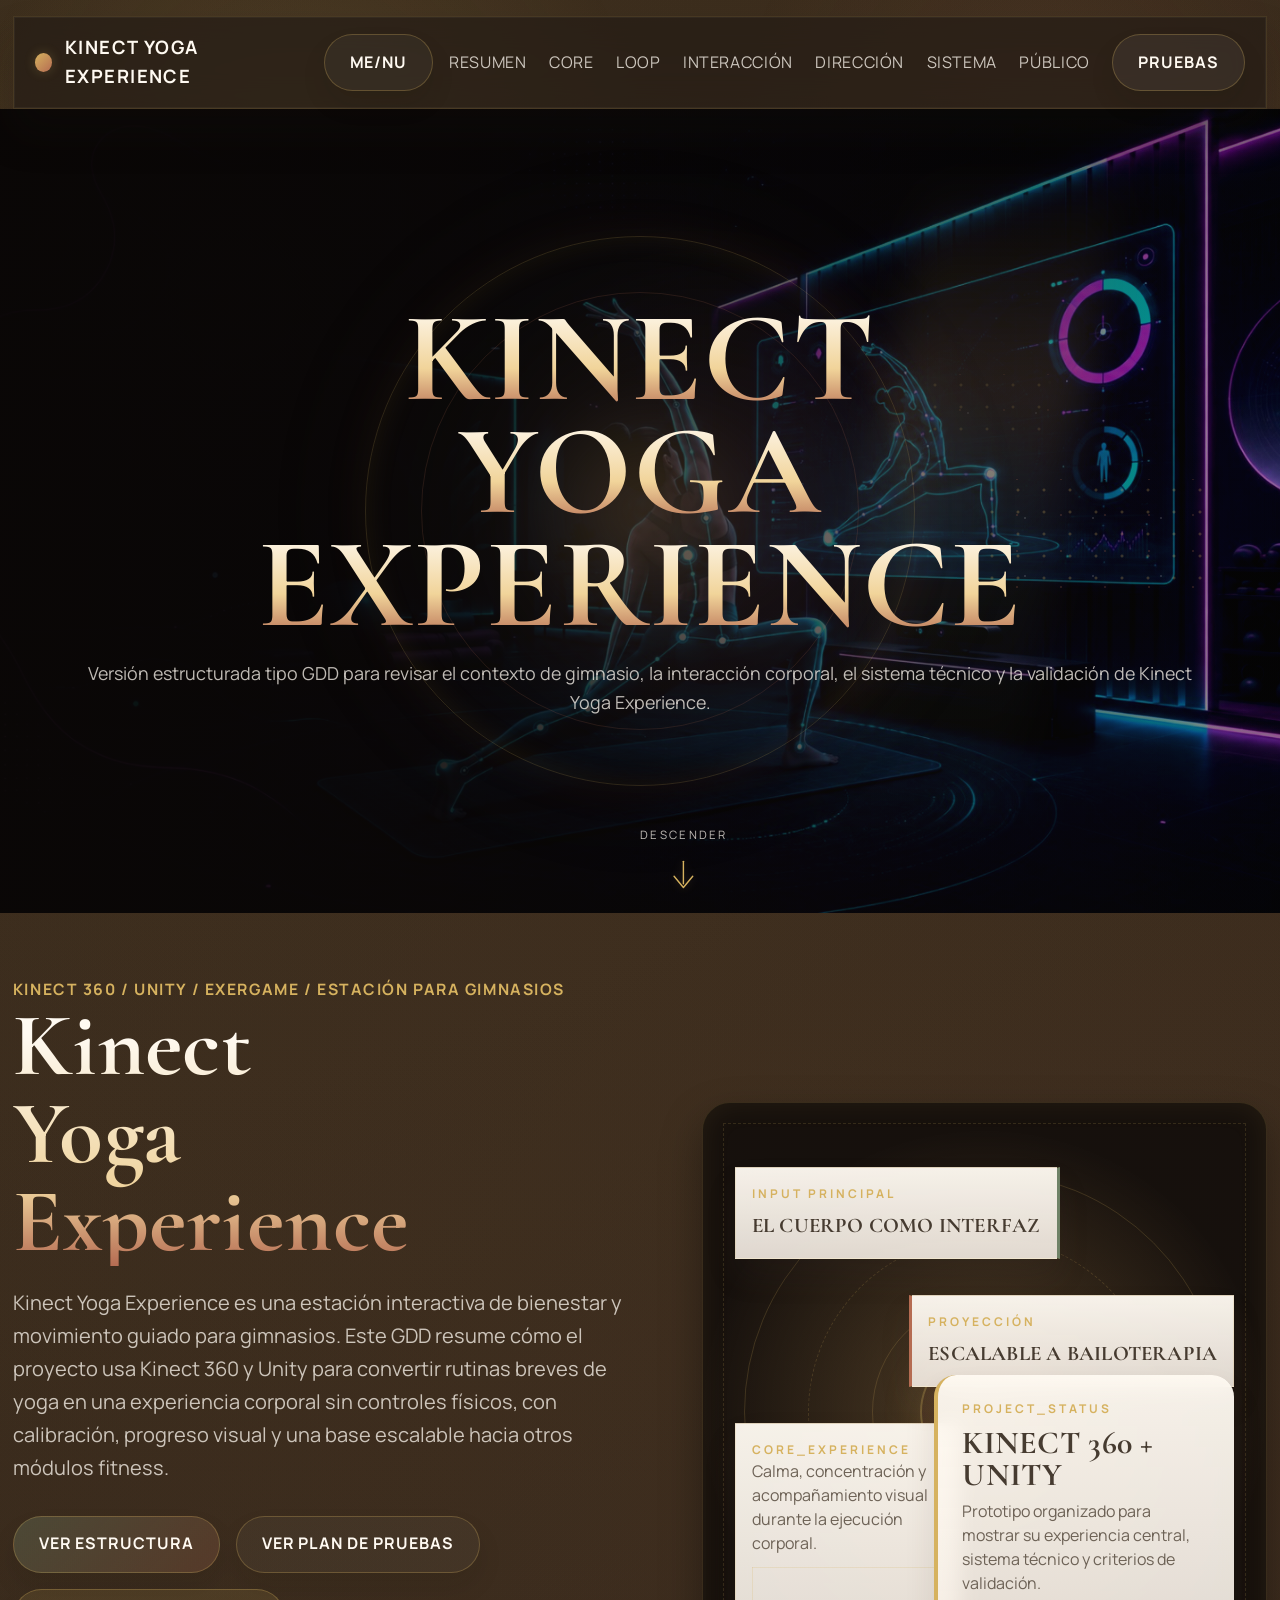
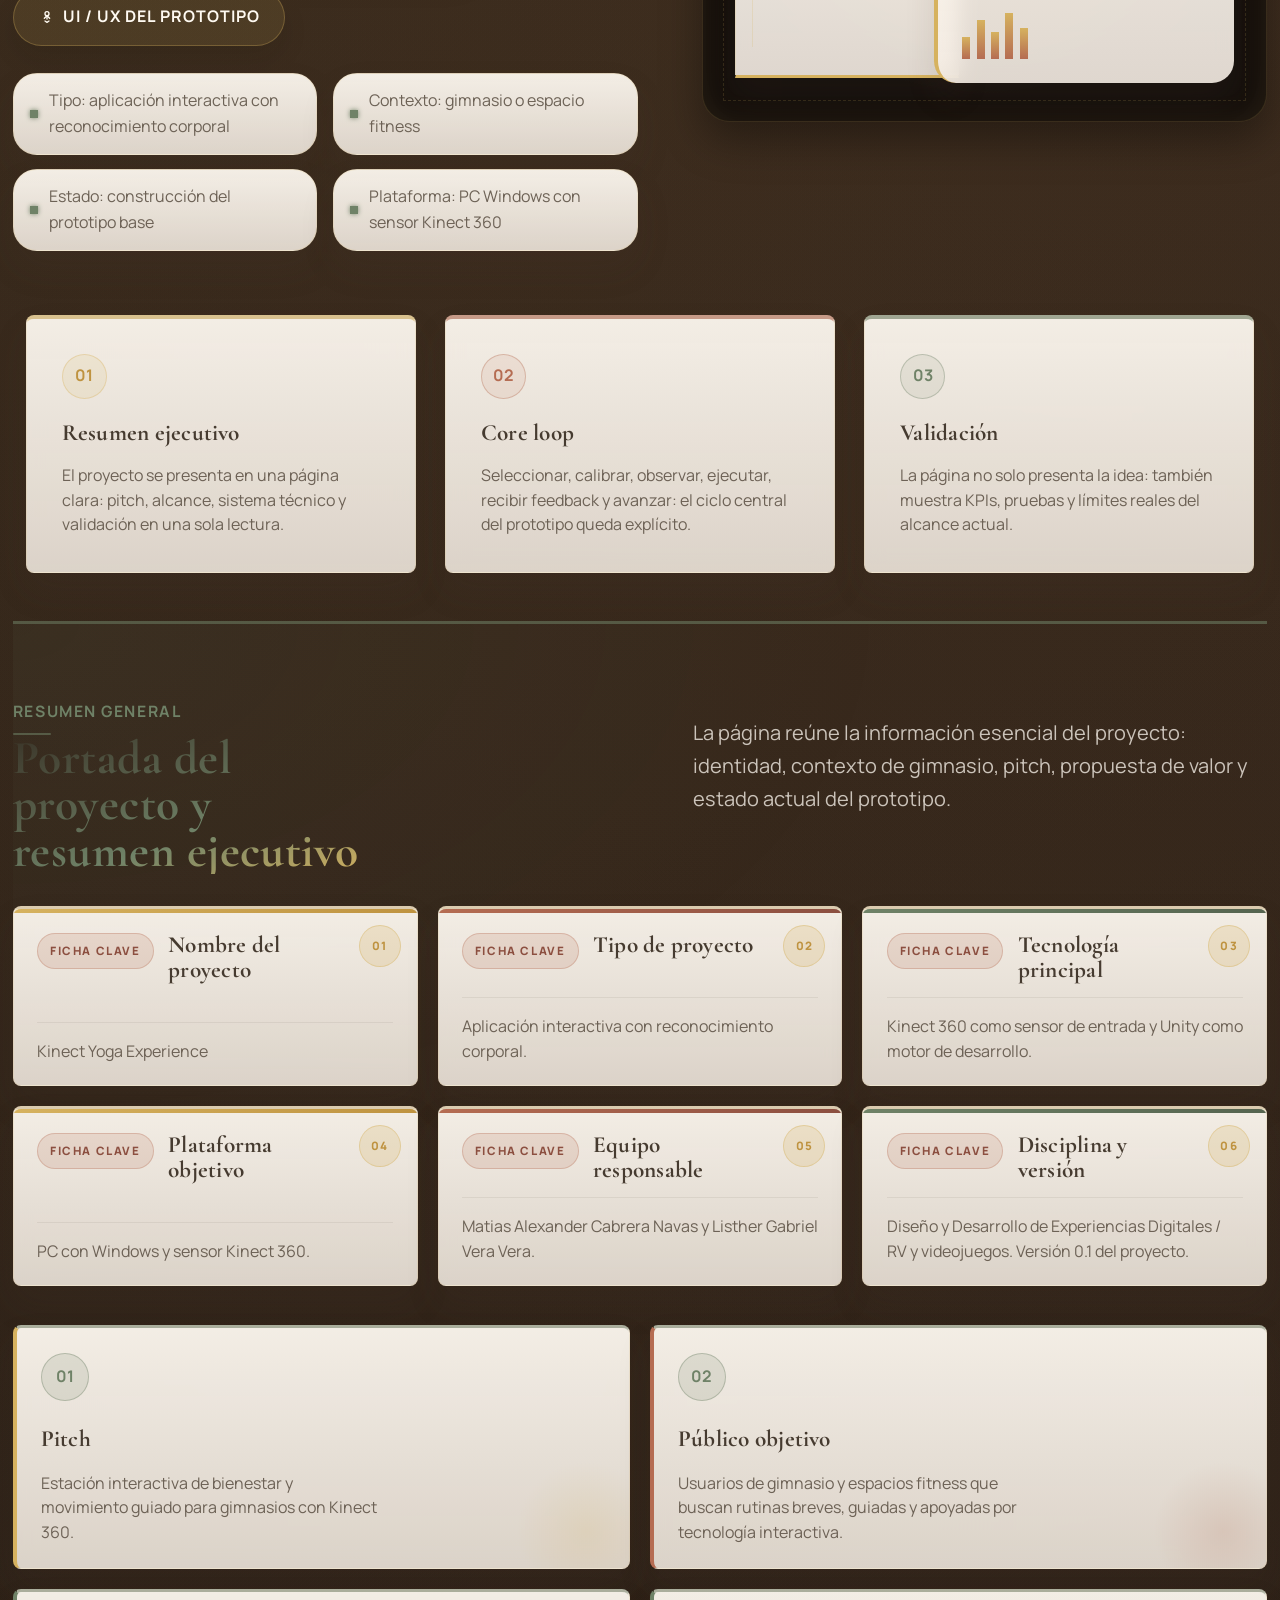
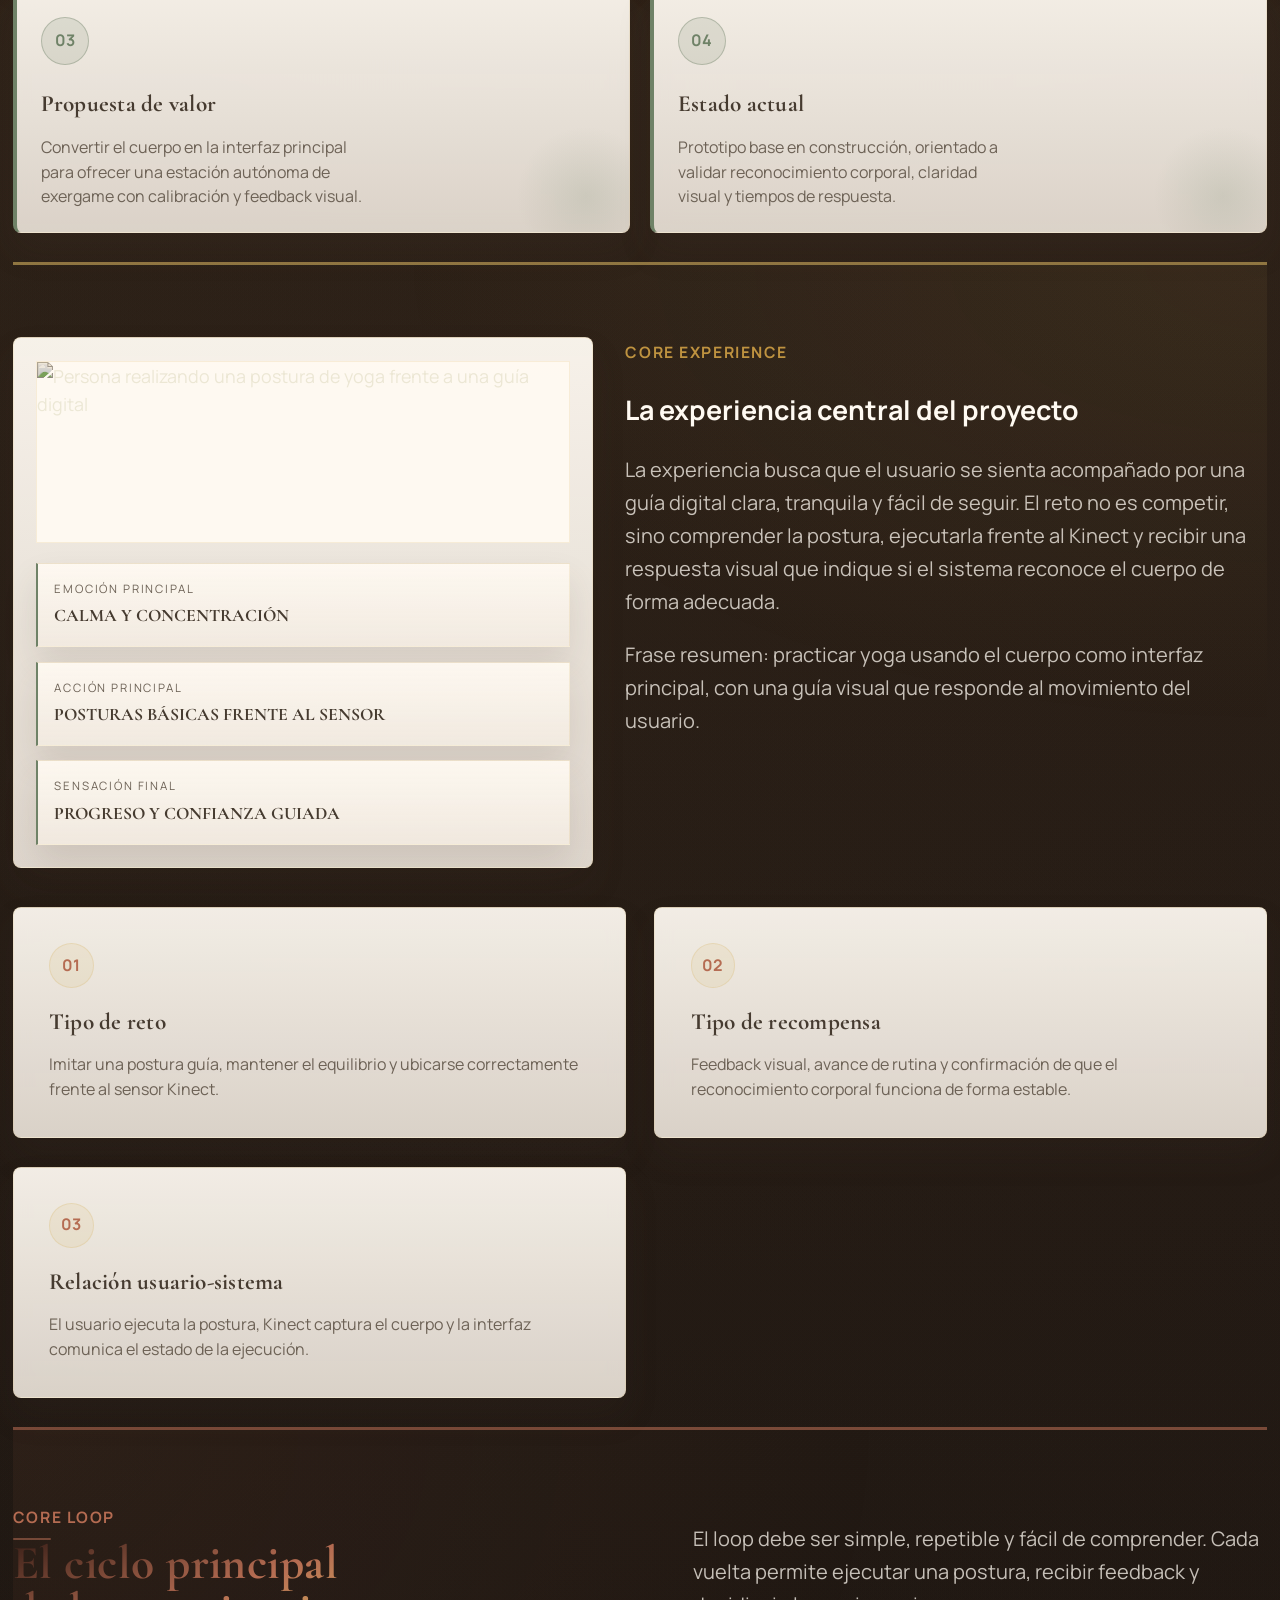
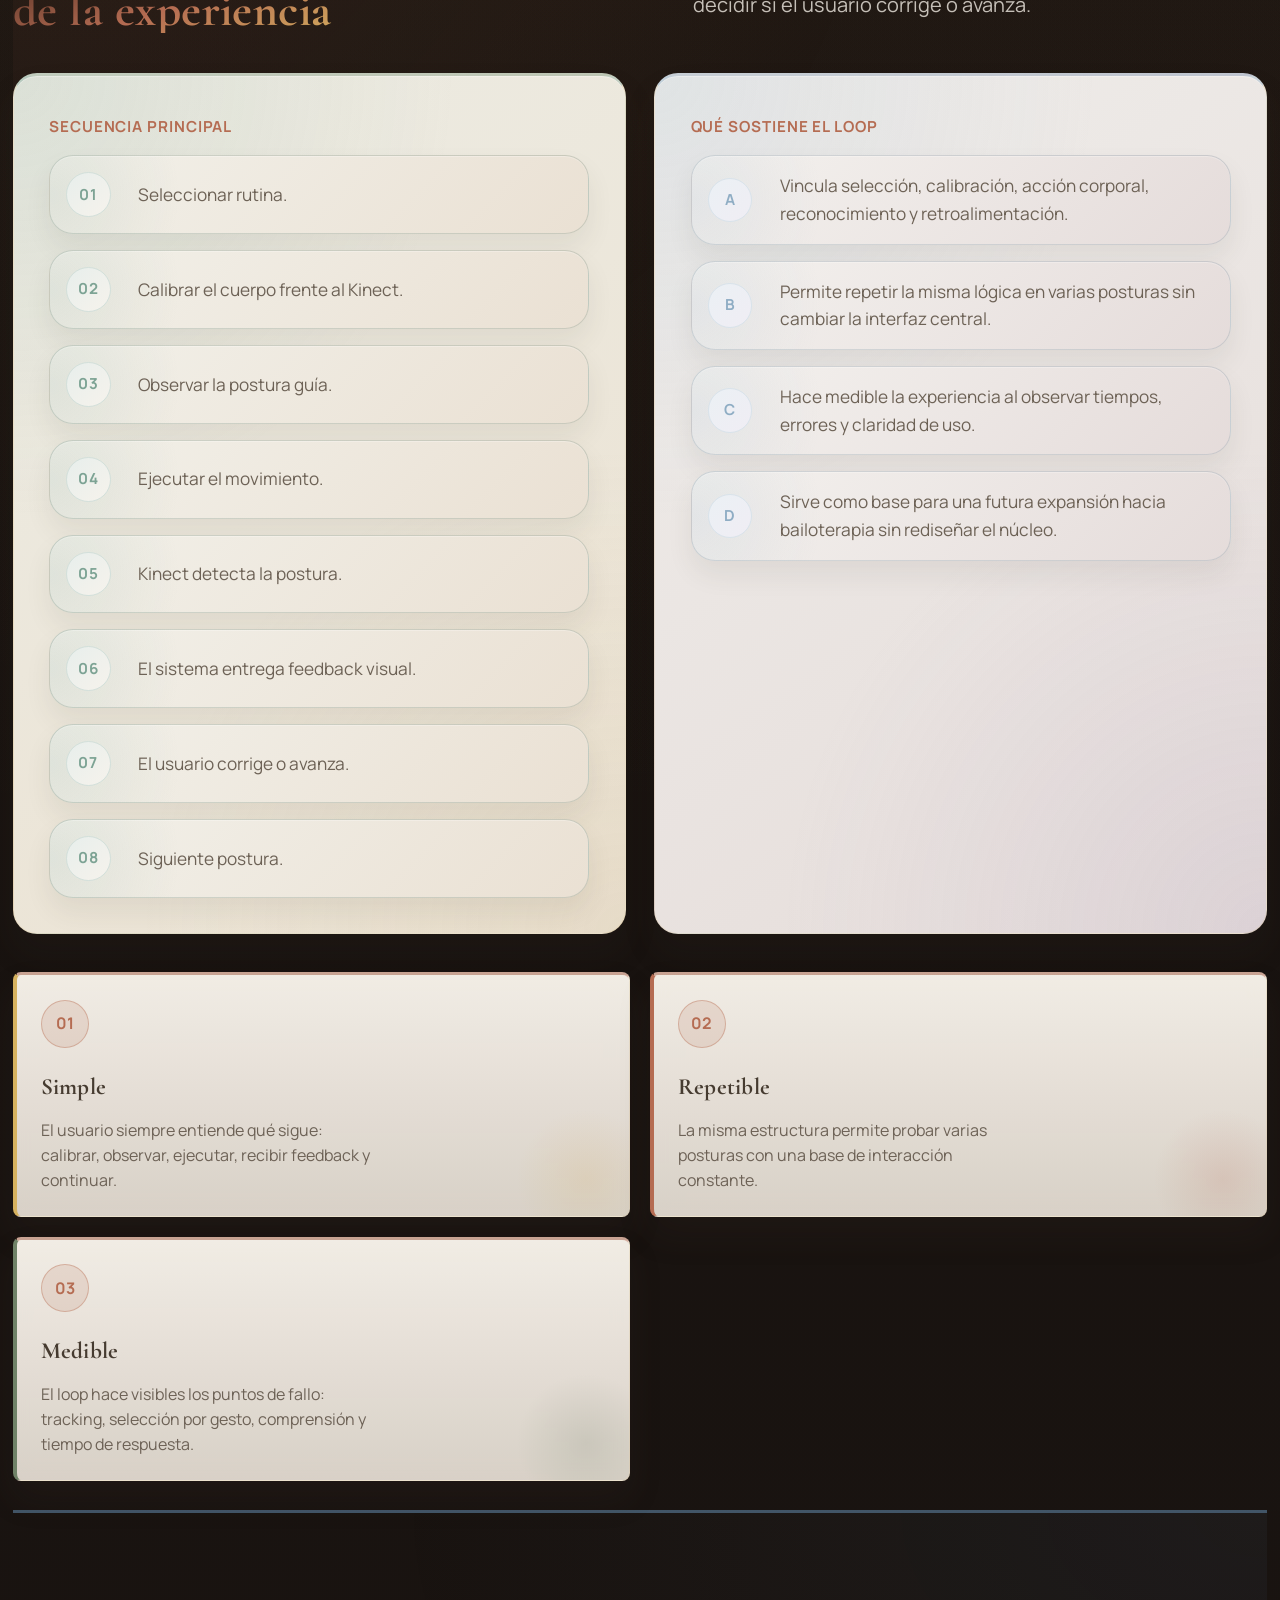
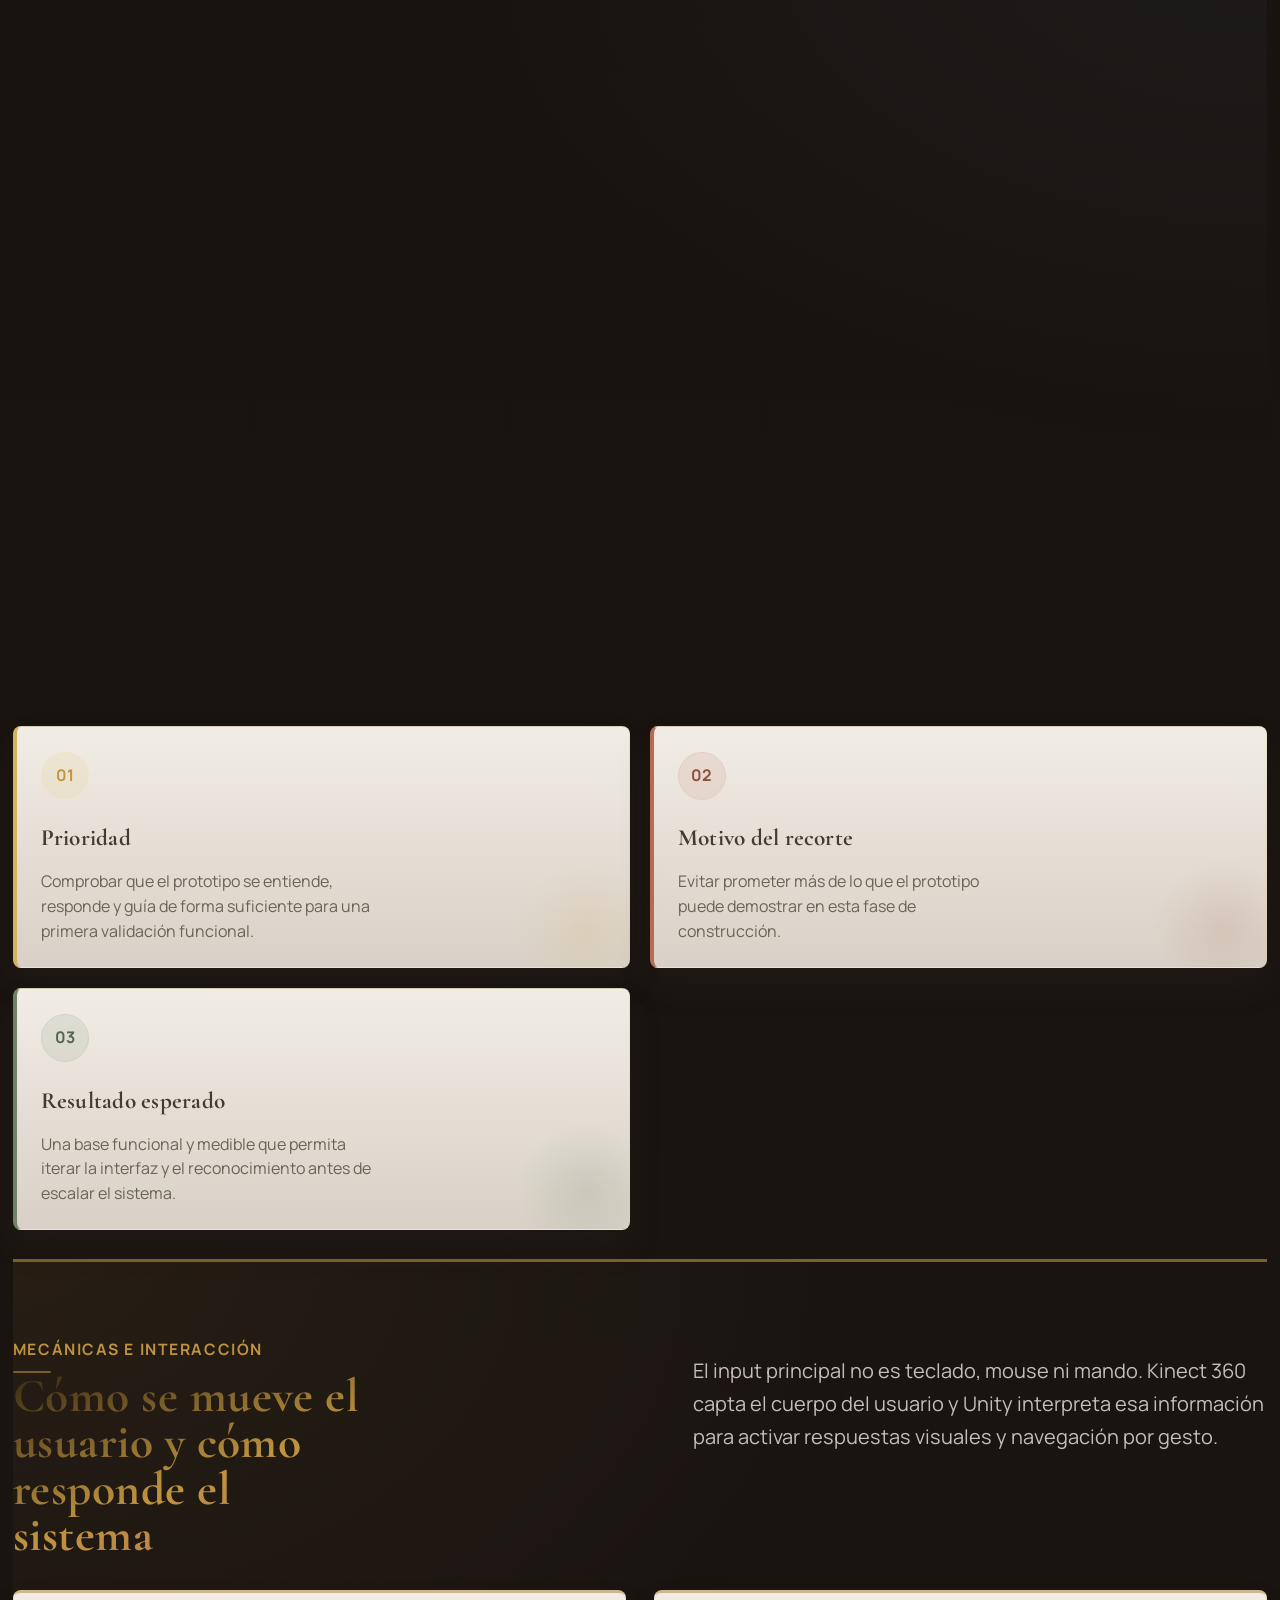
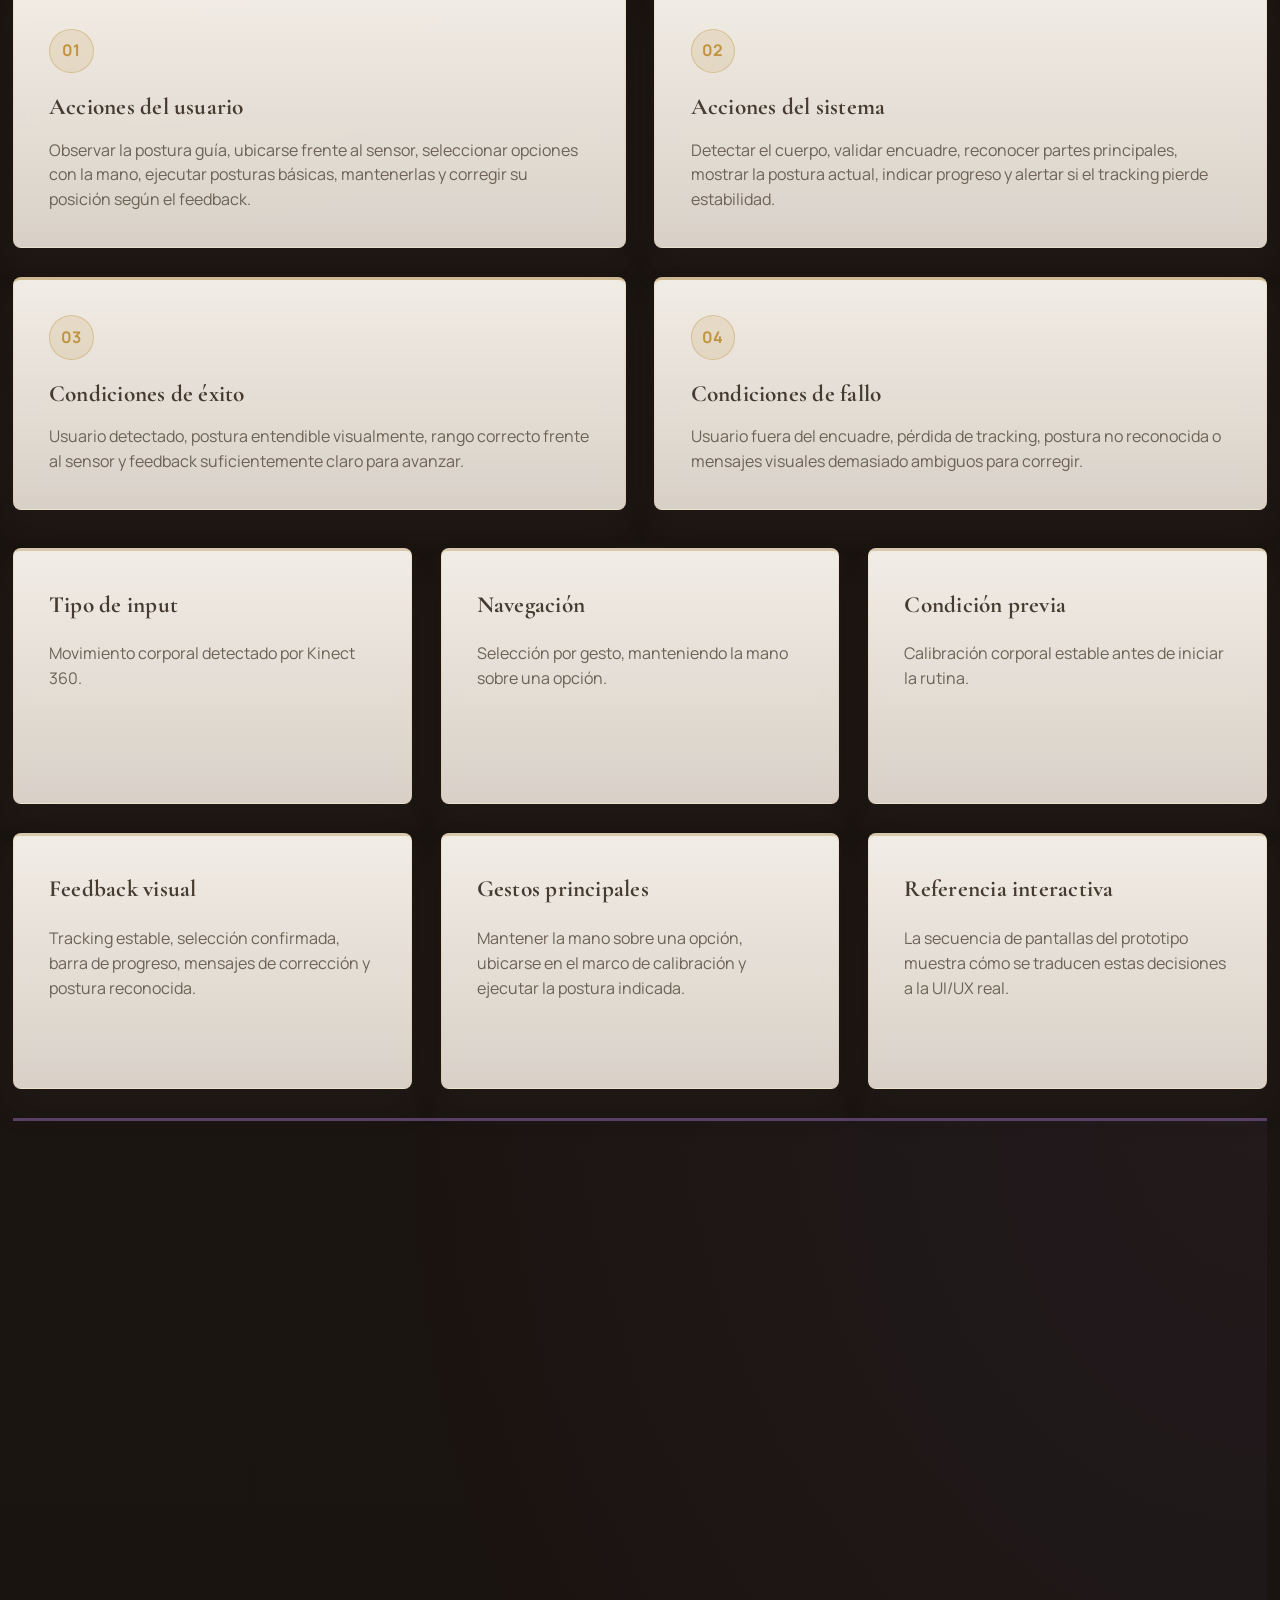
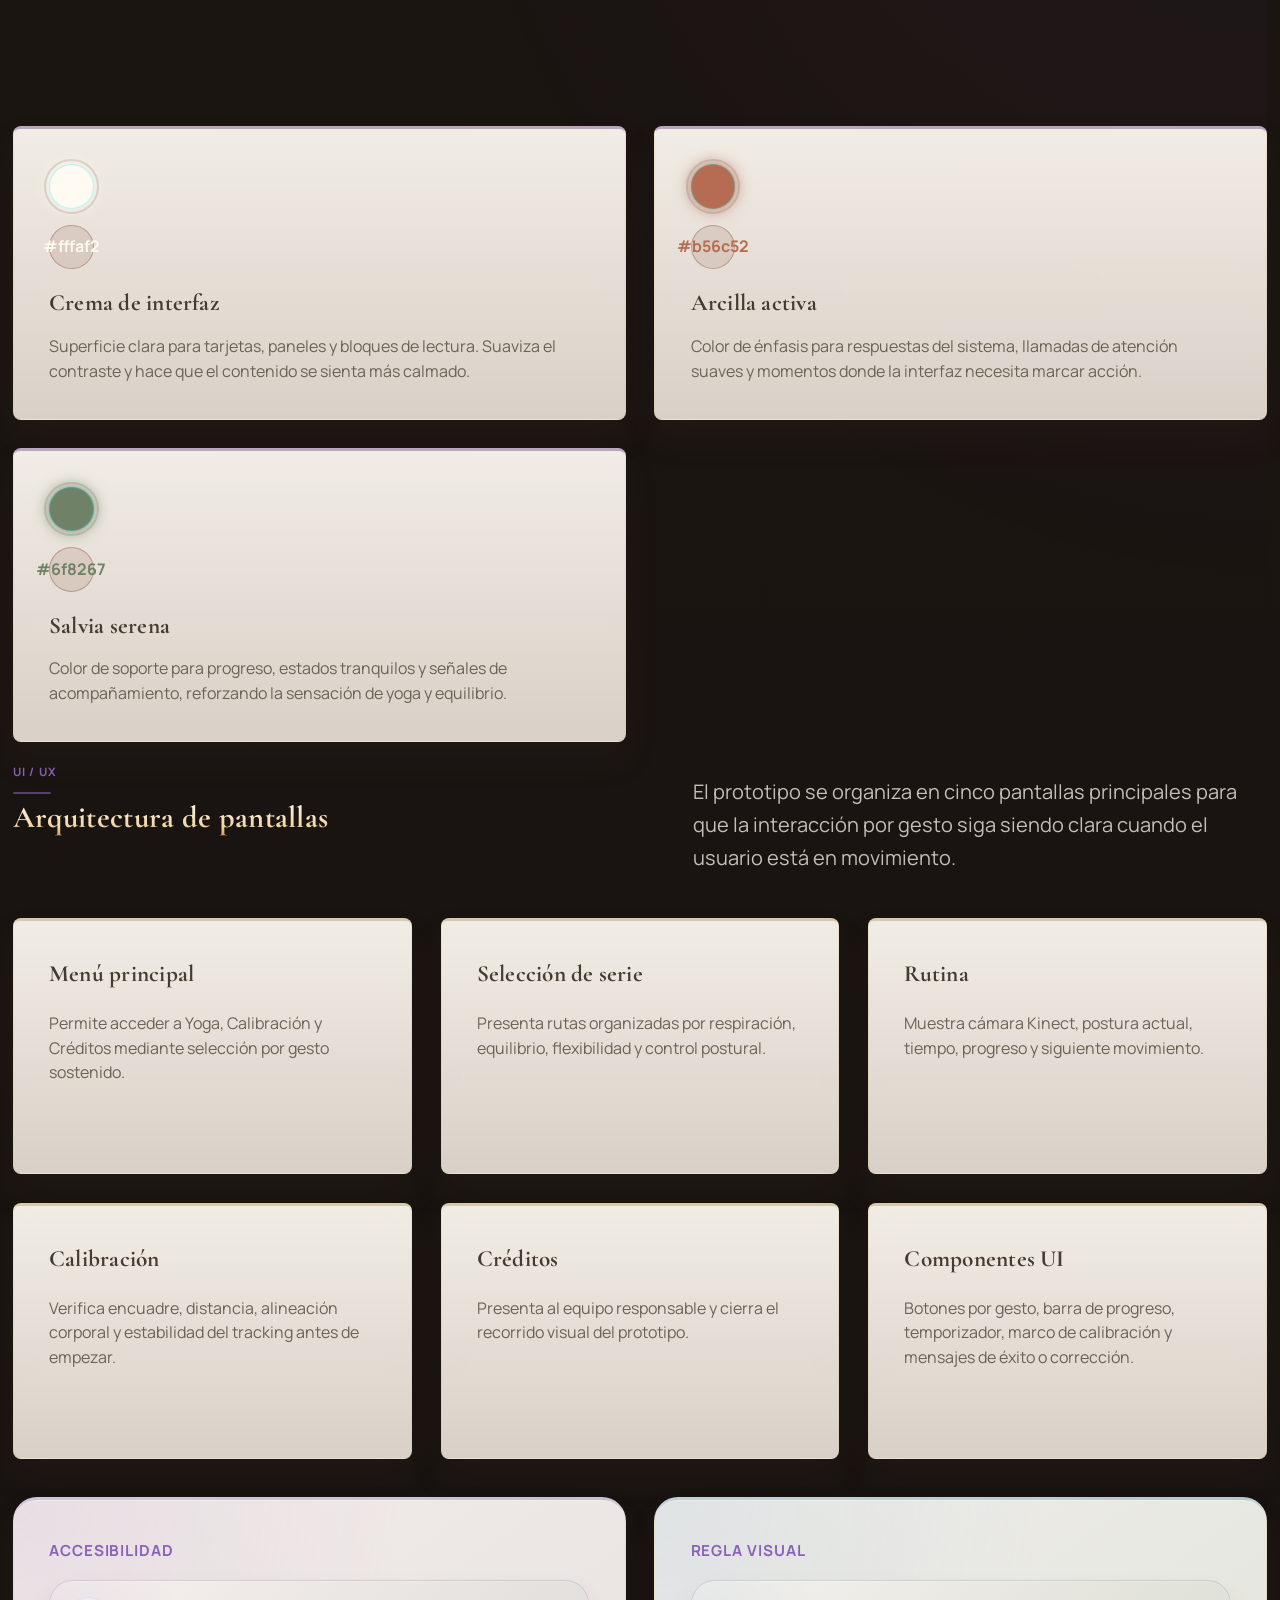
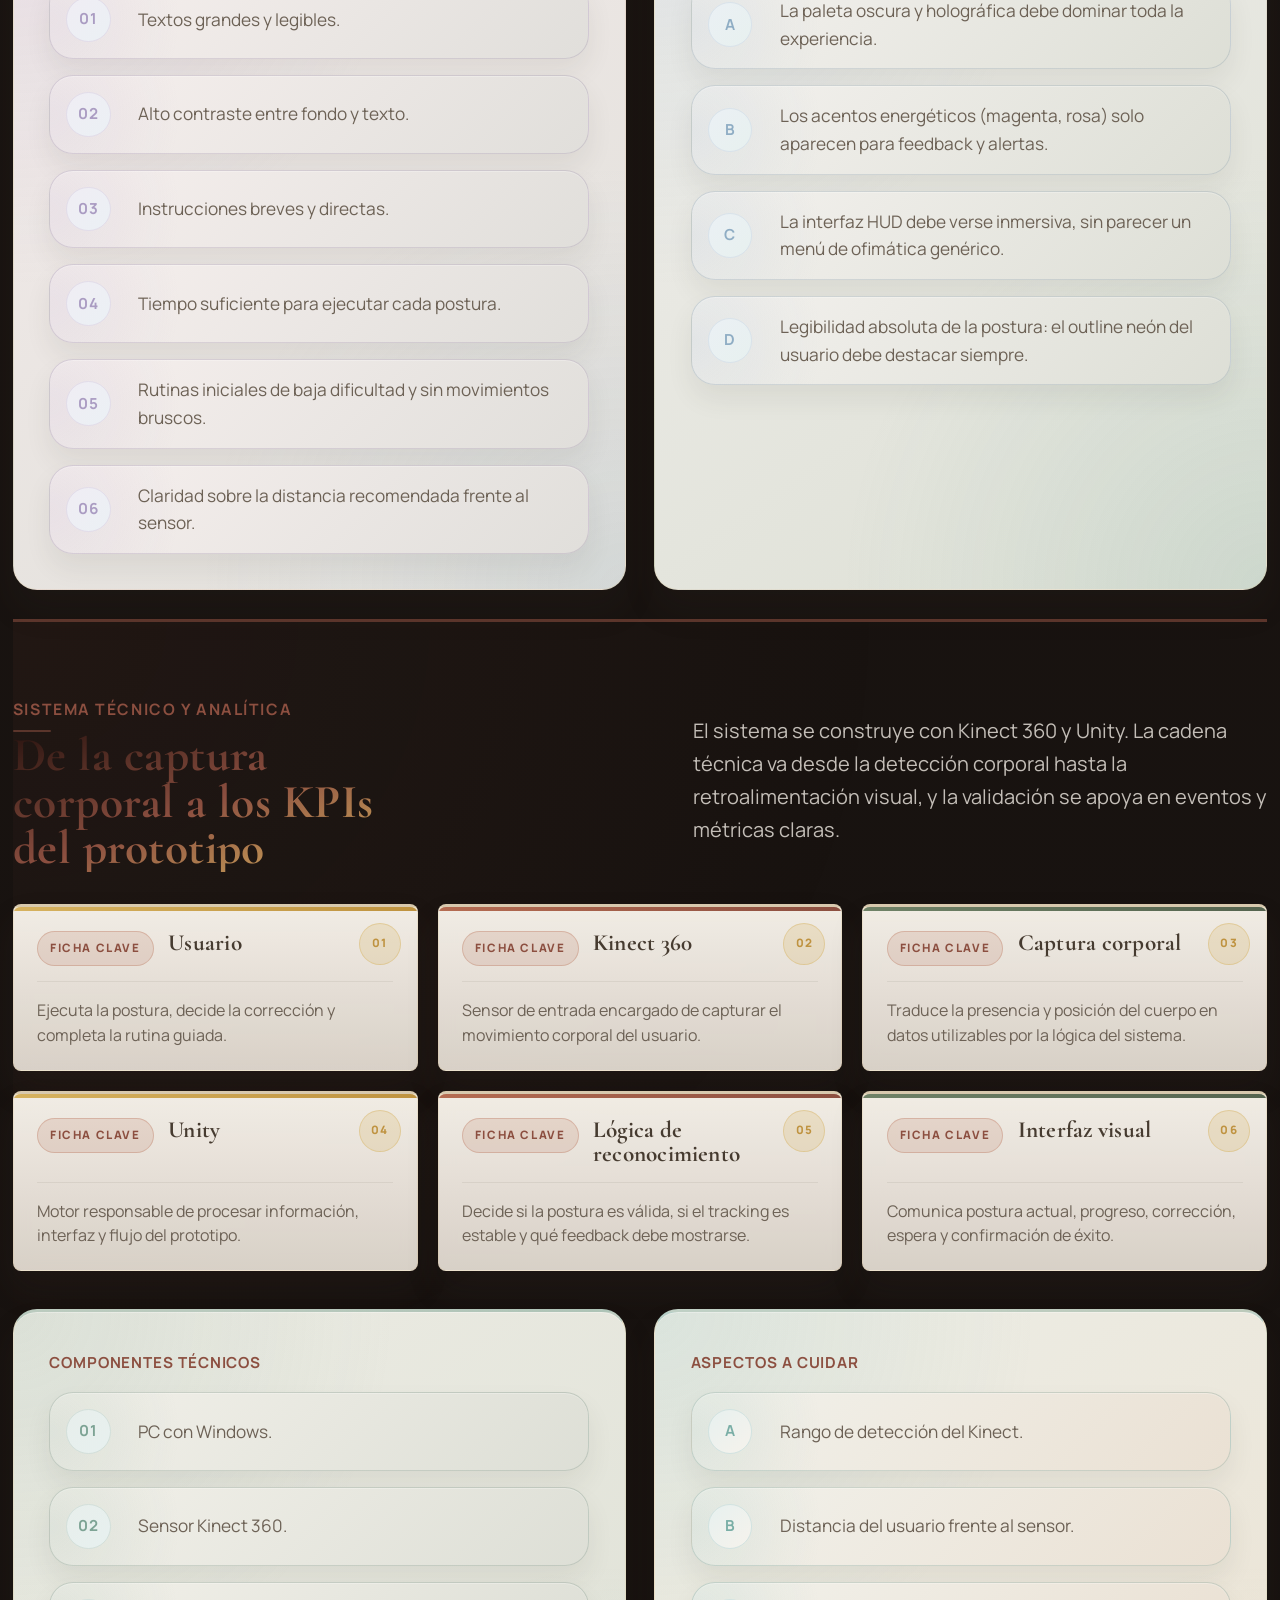
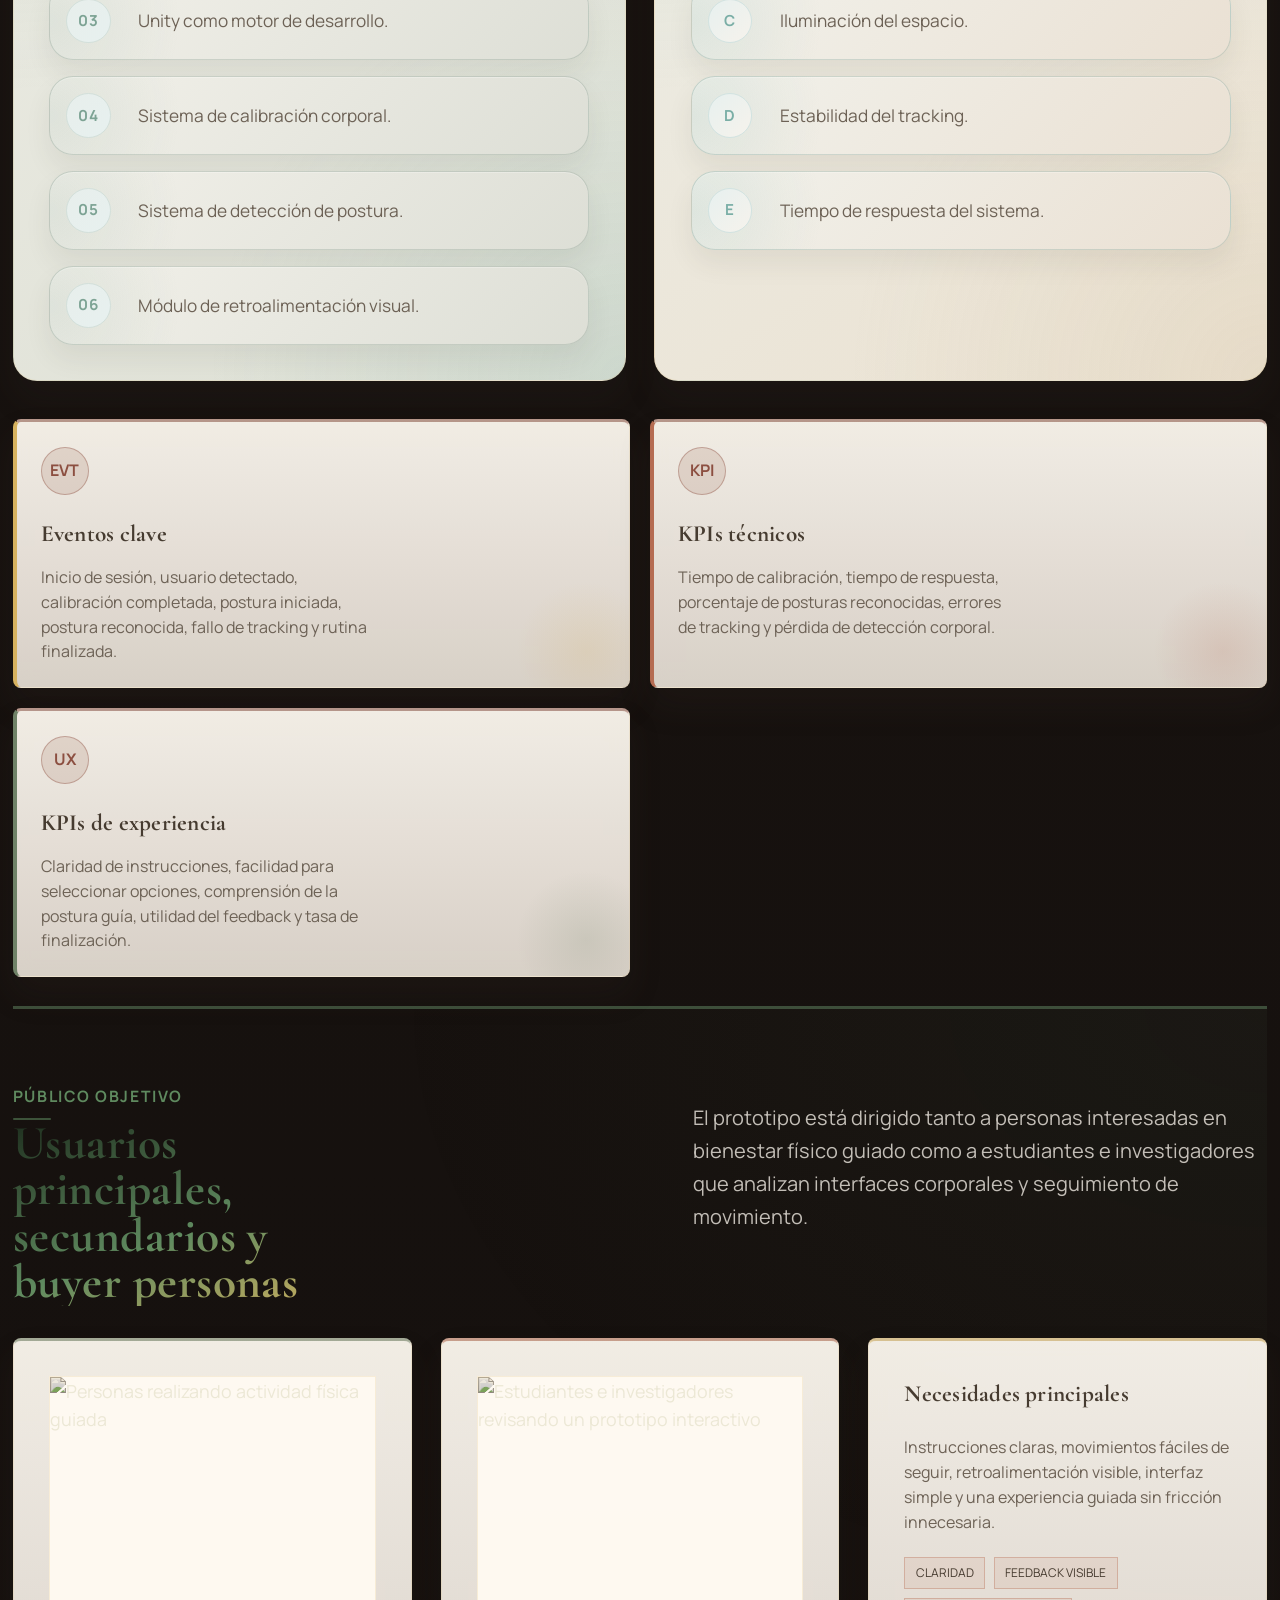
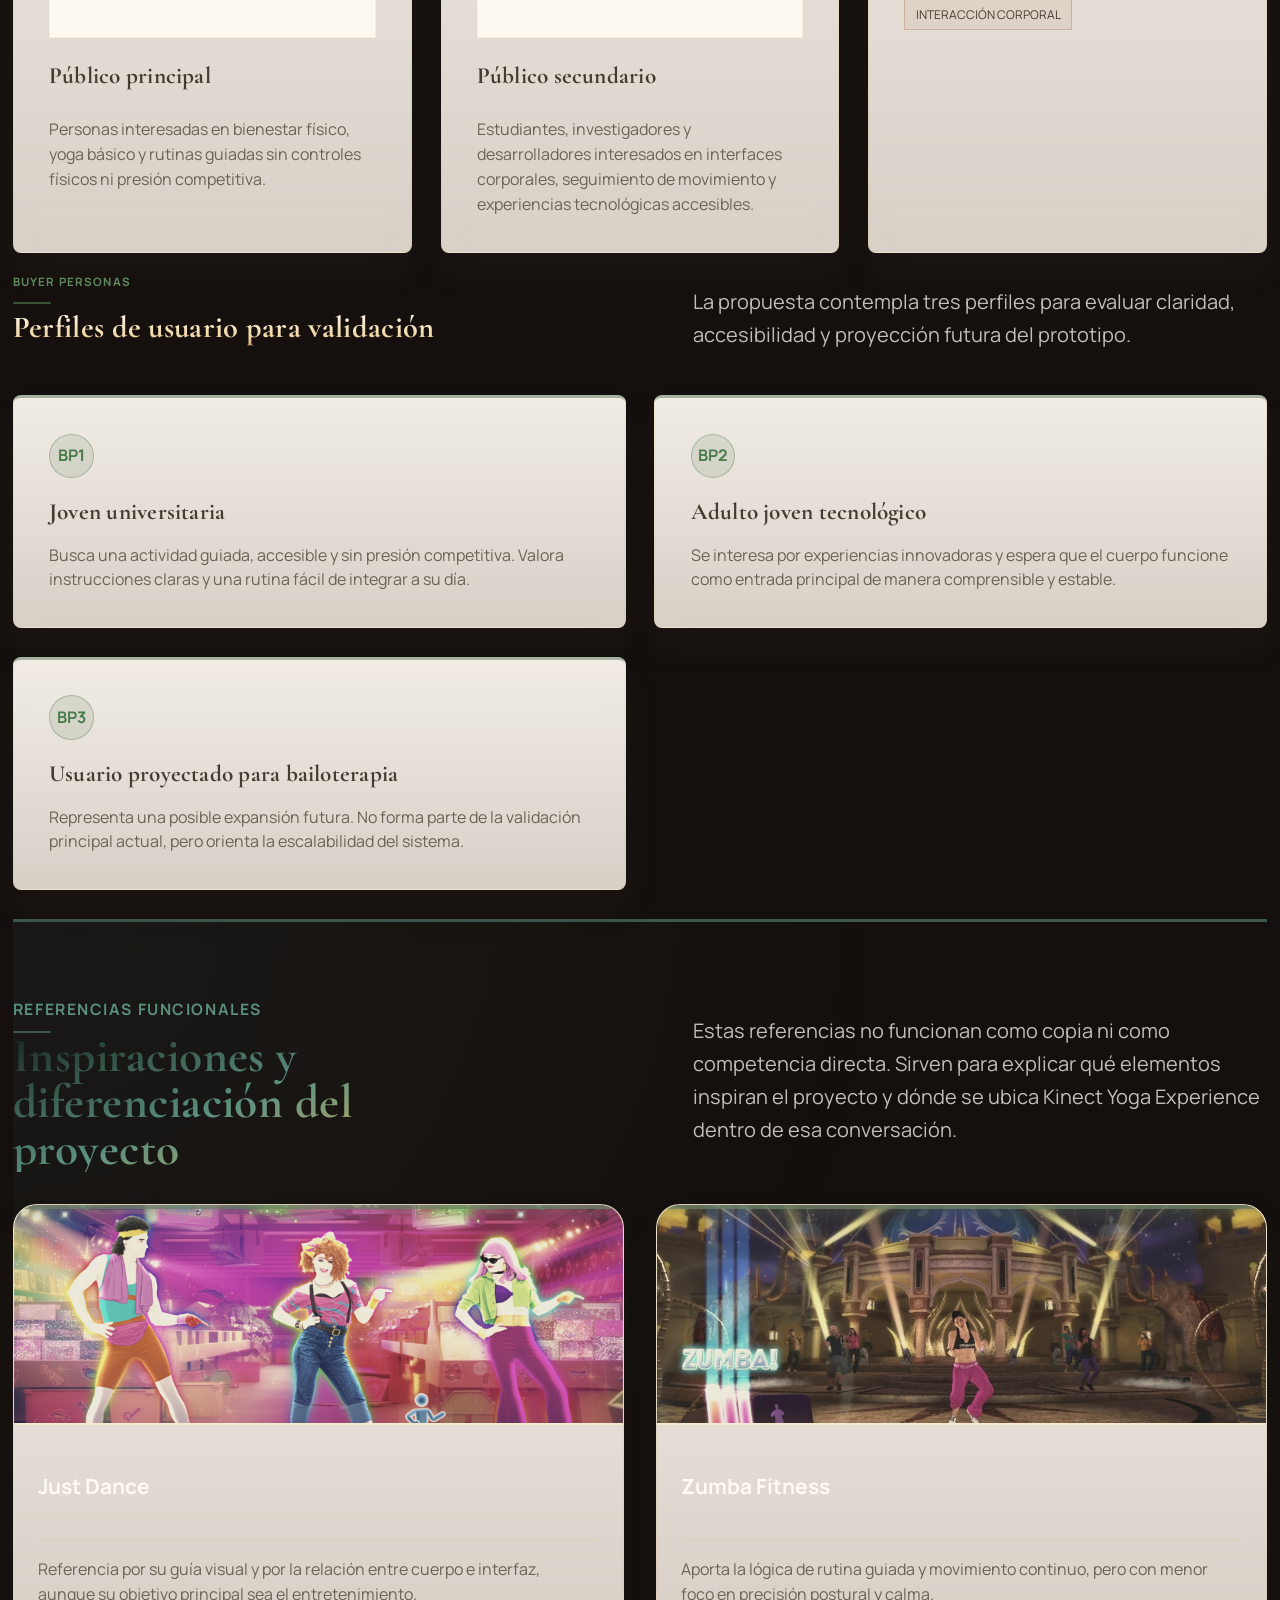
==== commit e0647f6f: "Refactor code structure for improved readability and maintainability" ====
--- a/index.html
+++ b/index.html
@@ -70,6 +70,7 @@
         </div>
 
         <div class="intro-window-visual" aria-hidden="true">
+          <img class="intro-window-yoga" src="Imagenes/yoga.jpeg" alt="" />
           <div class="intro-window-beam"></div>
           <div class="intro-window-ring"></div>
           <div class="intro-window-glow"></div>
--- a/styles.css
+++ b/styles.css
@@ -77,9 +77,21 @@
 main, .site-header, .site-footer, .signal-strip {
   width: min(calc(100% - 1.6rem), var(--container));
   margin: 0 auto;
-}
-
-.page-shell { position: relative; overflow: hidden; }
+  position: relative;
+  z-index: 2;
+}
+
+.page-shell {
+  position: relative;
+  overflow: hidden;
+  z-index: 1;
+  isolation: isolate;
+}
+
+.page-shell::after {
+  display: none;
+}
+
 .menu-toggle { display: none; }
 
 /* HEADER */
@@ -284,8 +296,31 @@
 .intro-window-visual {
   position: absolute;
   inset: 0;
-  z-index: -1;
+  z-index: 0;
   pointer-events: none;
+}
+
+.intro-window-visual::before {
+  content: "";
+  position: absolute;
+  inset: 0;
+  z-index: 1;
+  background:
+    linear-gradient(90deg, rgba(10, 7, 6, 0.96) 0%, rgba(10, 7, 6, 0.84) 34%, rgba(10, 7, 6, 0.52) 62%, rgba(10, 7, 6, 0.18) 100%),
+    linear-gradient(180deg, rgba(3, 8, 12, 0.28) 0%, rgba(3, 8, 12, 0.1) 30%, rgba(3, 8, 12, 0.24) 100%);
+}
+
+.intro-window-yoga {
+  position: absolute;
+  inset: 0;
+  z-index: 0;
+  width: 100%;
+  height: 100%;
+  object-fit: cover;
+  object-position: 58% 58%;
+  opacity: 0.82;
+  filter: brightness(0.88) contrast(1.06) saturate(0.98);
+  mix-blend-mode: normal;
 }
 
 .intro-window-glow,
@@ -293,6 +328,7 @@
 .intro-window-beam,
 .intro-window-dust {
   position: absolute;
+  z-index: 2;
 }
 
 .intro-window-glow {
@@ -2695,6 +2731,14 @@
   stroke-linejoin: round;
 }
 
+.home-page-body .intro-window-yoga {
+  filter: brightness(1.1) contrast(1.16) saturate(1.04);
+}
+
+body:not(.home-page-body) .intro-window-yoga {
+  filter: brightness(1.04) contrast(1.14) saturate(0.96) sepia(0.04);
+}
+
 .kinect-screen {
   position: relative;
   min-height: 640px;
